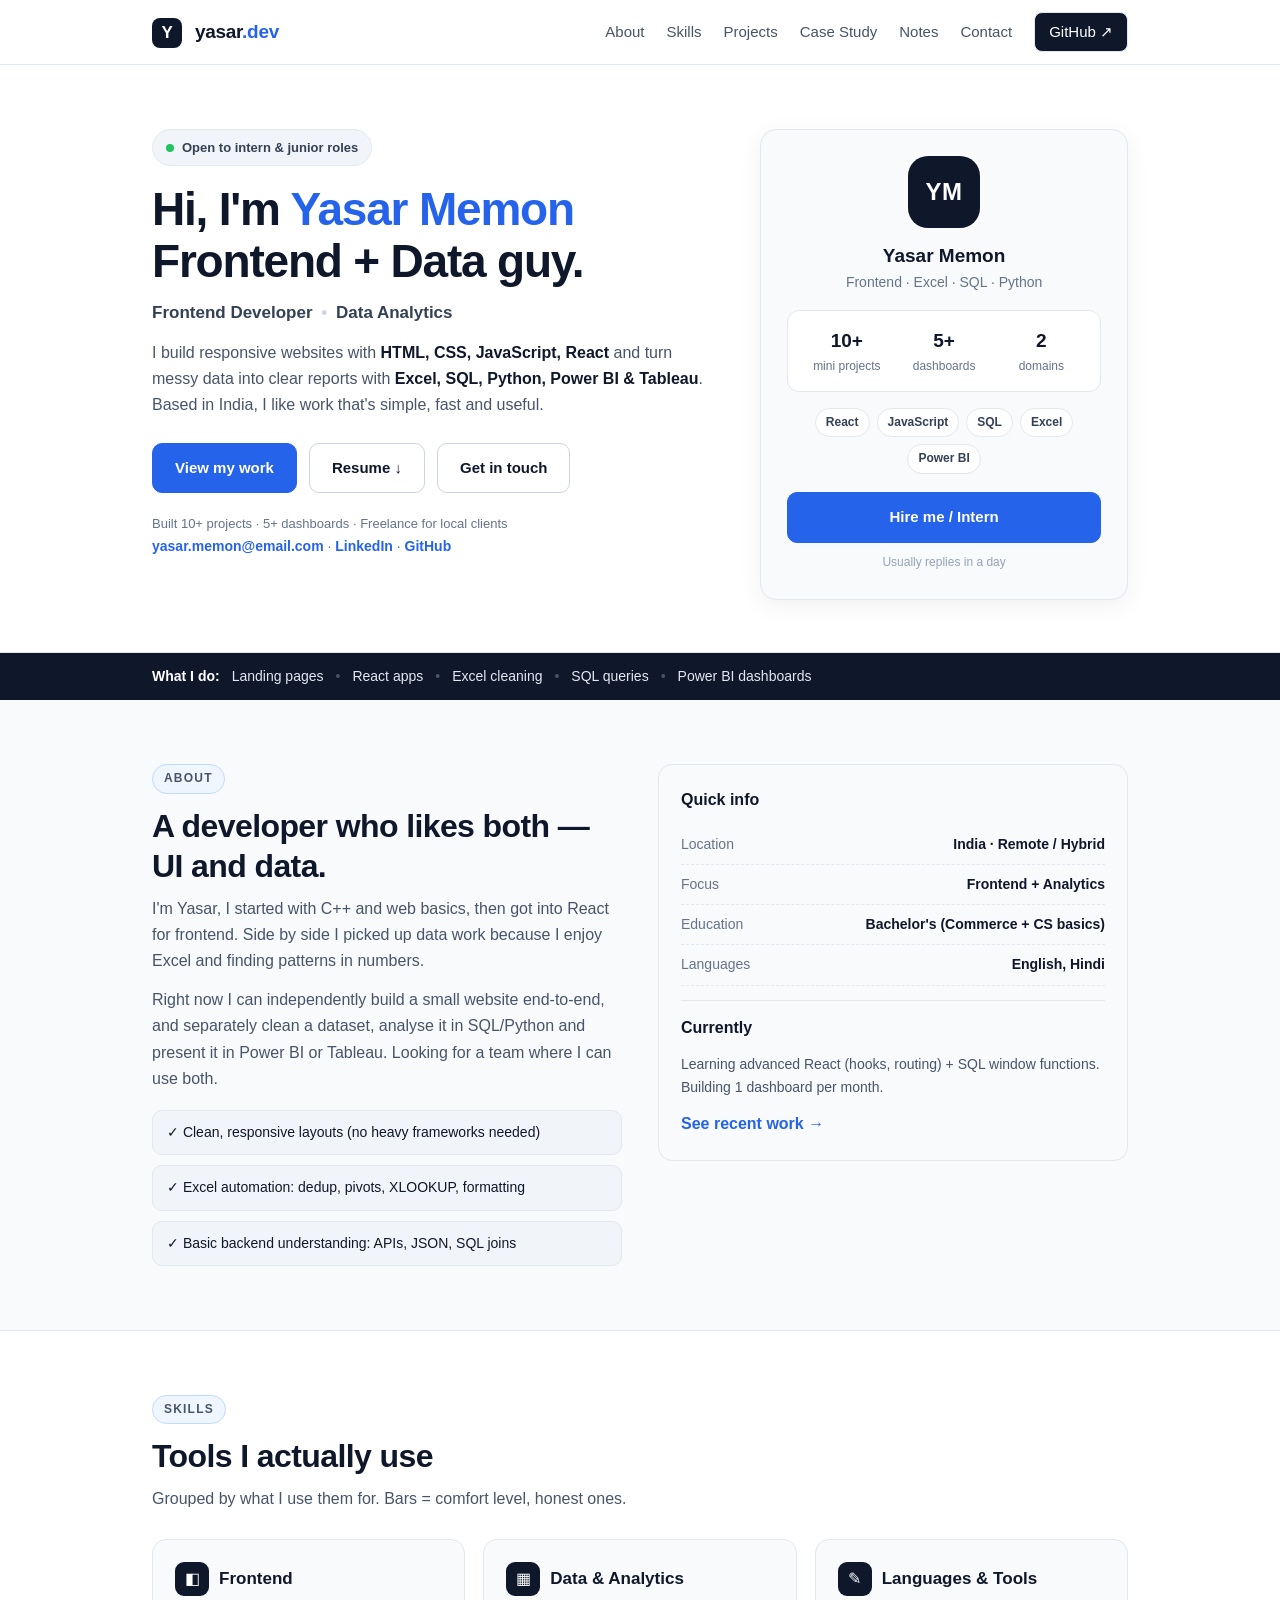
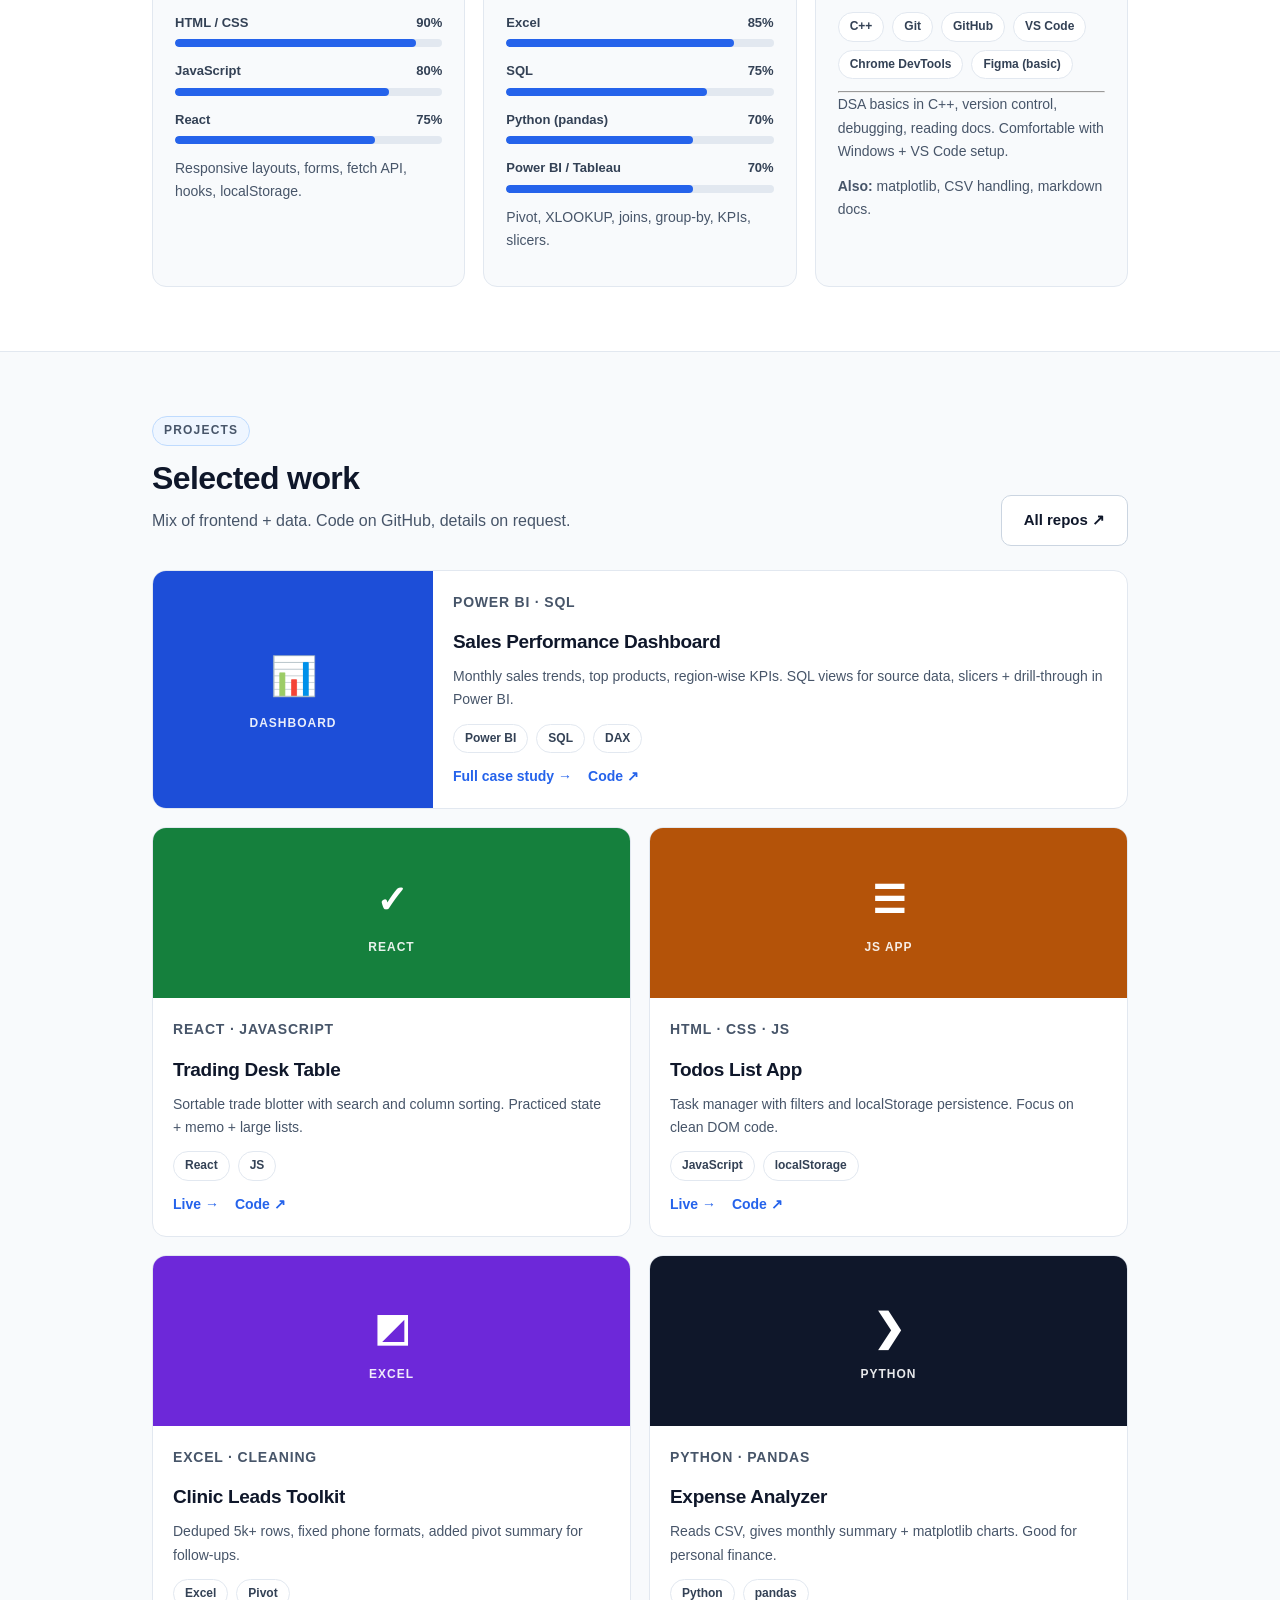
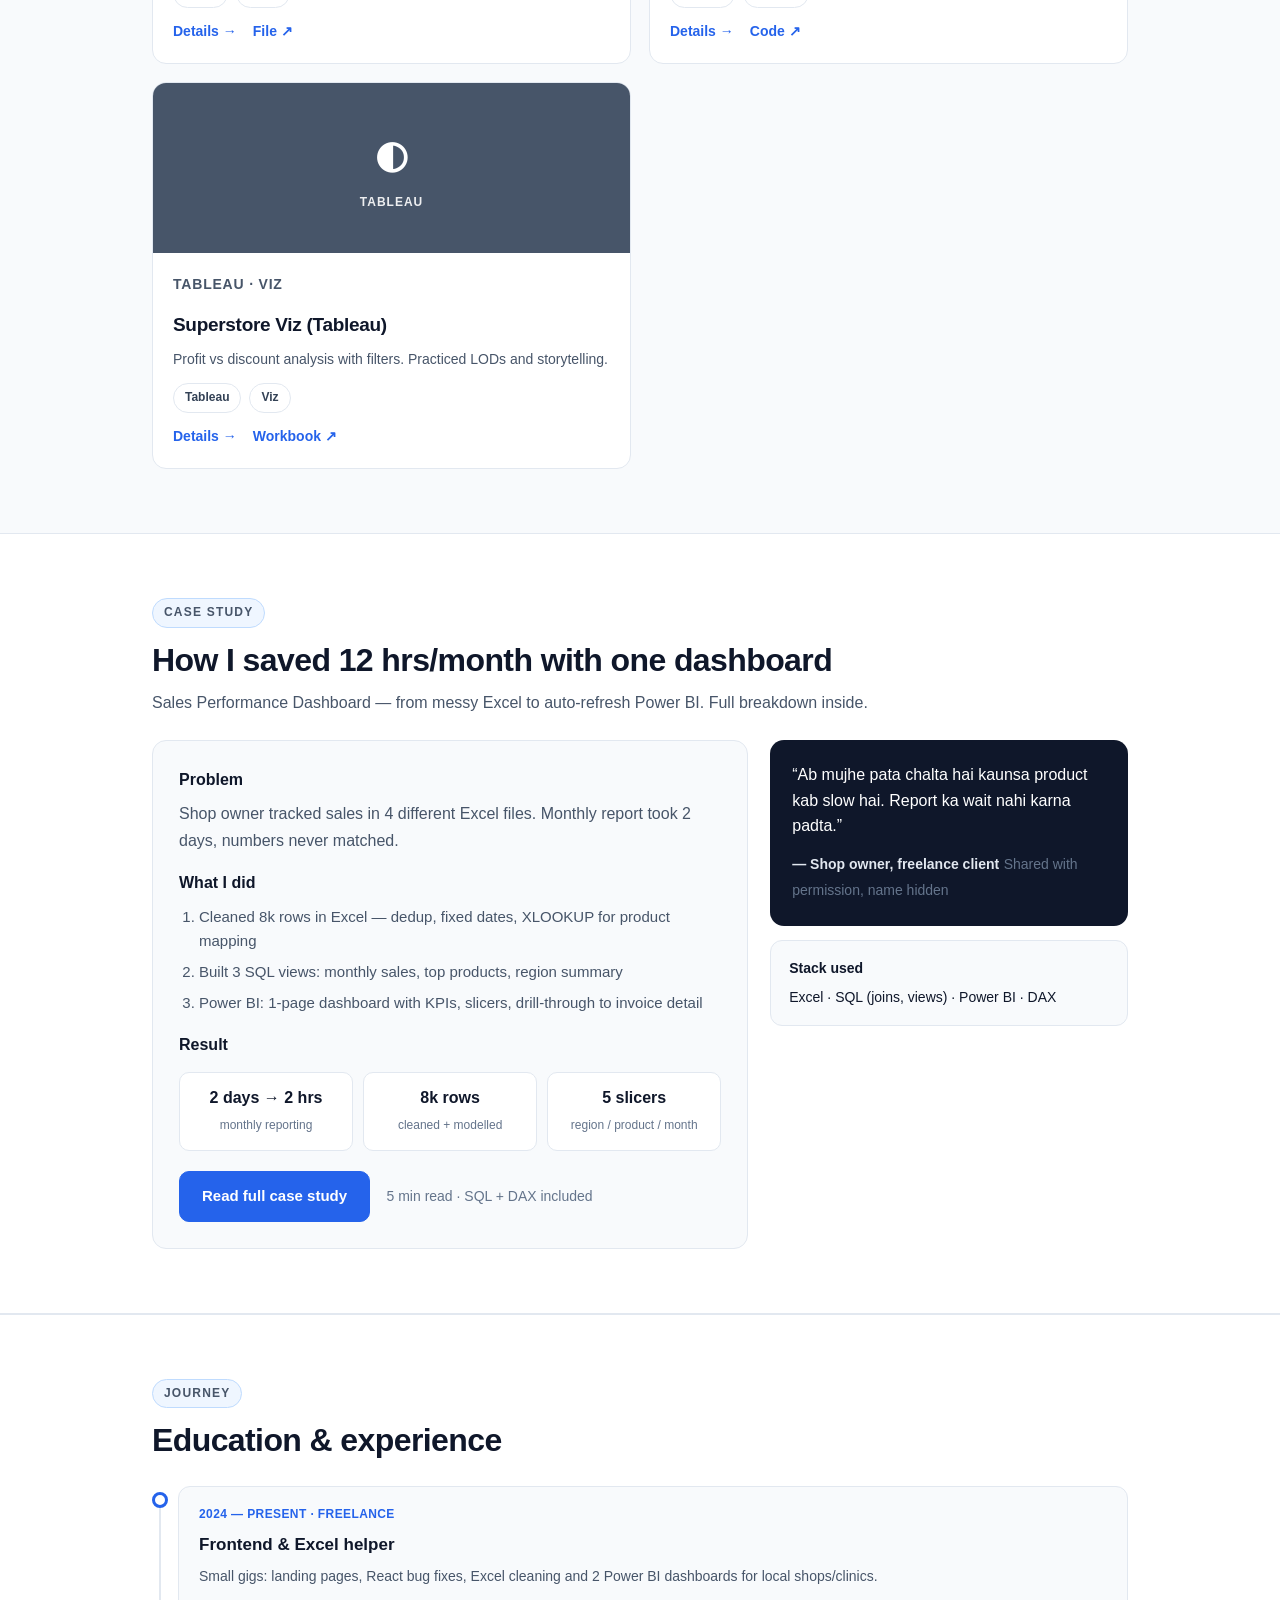
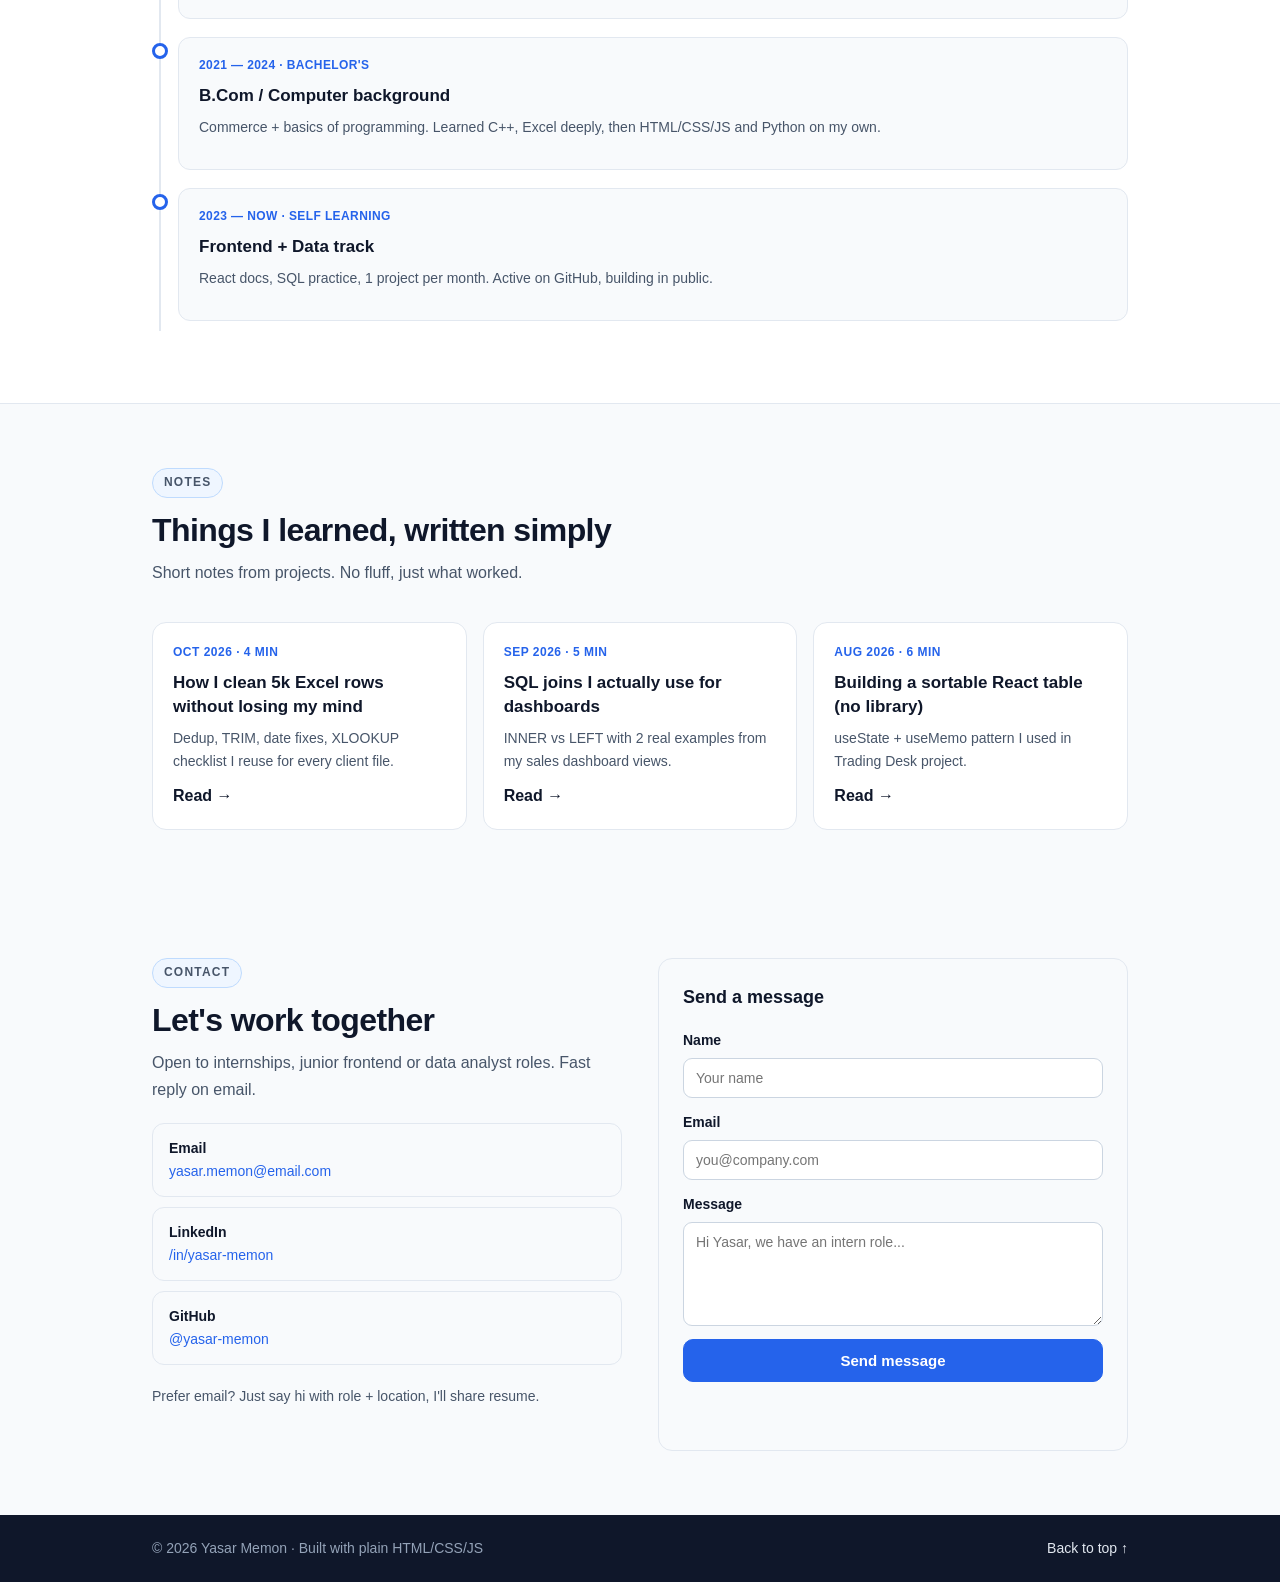
==== index.html @ fcd0f522 "v3: premium polish + case study + notes" ====
<!DOCTYPE html>
<html lang="en">
<head>
  <meta charset="UTF-8">
  <meta name="viewport" content="width=device-width, initial-scale=1.0">
  <title>Yasar Memon — Frontend Developer & Data Analyst</title>
  <meta name="description" content="Yasar Memon — Frontend Developer (React, JavaScript) with Data Analytics skills (Excel, SQL, Python, Power BI, Tableau).">
  <link rel="stylesheet" href="style.css">
</head>
<body>

  <!-- navbar -->
  <header class="nav" id="navbar">
    <div class="wrap nav-inner">
      <a href="#top" class="logo"><span class="logo-box">Y</span> yasar<span class="logo-dot">.dev</span></a>
      <button class="menu-btn" id="menuBtn" aria-label="Menu">☰</button>
      <nav class="nav-links" id="navLinks">
        <a href="#about">About</a>
        <a href="#skills">Skills</a>
        <a href="#projects">Projects</a>
        <a href="#case-study">Case Study</a>
        <a href="#notes">Notes</a>
        <a href="#contact">Contact</a>
        <a href="https://github.com/yasar-memon" target="_blank" rel="noopener" class="btn-small">GitHub ↗</a>
      </nav>
    </div>
  </header>

  <main id="top">
    <!-- hero -->
    <section class="hero">
      <div class="wrap hero-grid">
        <div class="hero-left">
          <span class="badge"><span class="dot"></span> Open to intern & junior roles</span>
          <h1>Hi, I'm <span class="hl">Yasar Memon</span><br>Frontend + Data guy.</h1>
          <p class="role">Frontend Developer <span>•</span> Data Analytics</p>
          <p class="intro">
            I build responsive websites with <b>HTML, CSS, JavaScript, React</b> and
            turn messy data into clear reports with <b>Excel, SQL, Python, Power BI & Tableau</b>.
            Based in India, I like work that's simple, fast and useful.
          </p>
          <div class="hero-btns">
            <a href="#projects" class="btn">View my work</a>
            <a href="assets/resume.pdf" class="btn btn-outline">Resume ↓</a>
            <a href="#contact" class="btn btn-outline">Get in touch</a>
          </div>
          <p class="proof">Built 10+ projects · 5+ dashboards · Freelance for local clients</p>
          <div class="hero-meta">
            <a href="mailto:yasar.memon@email.com">yasar.memon@email.com</a>
            <span>·</span>
            <a href="https://linkedin.com/in/yasar-memon" target="_blank" rel="noopener">LinkedIn</a>
            <span>·</span>
            <a href="https://github.com/yasar-memon" target="_blank" rel="noopener">GitHub</a>
          </div>
        </div>

        <div class="hero-right">
          <div class="profile-card">
            <div class="avatar">YM</div>
            <h3>Yasar Memon</h3>
            <p class="muted">Frontend · Excel · SQL · Python</p>
            <div class="stats">
              <div><b>10+</b><span>mini projects</span></div>
              <div><b>5+</b><span>dashboards</span></div>
              <div><b>2</b><span>domains</span></div>
            </div>
            <div class="stack">
              <span>React</span><span>JavaScript</span><span>SQL</span><span>Excel</span><span>Power BI</span>
            </div>
            <a href="#contact" class="btn btn-block">Hire me / Intern</a>
            <p class="note">Usually replies in a day</p>
          </div>
        </div>
      </div>
    </section>

    <!-- strip -->
    <div class="strip">
      <div class="wrap strip-inner">
        <span>What I do:</span>
        <span>Landing pages</span><i>•</i>
        <span>React apps</span><i>•</i>
        <span>Excel cleaning</span><i>•</i>
        <span>SQL queries</span><i>•</i>
        <span>Power BI dashboards</span>
      </div>
    </div>

    <!-- about -->
    <section id="about" class="section reveal">
      <div class="wrap grid-2">
        <div>
          <p class="eyebrow">About</p>
          <h2>A developer who likes both — UI and data.</h2>
          <p>
            I'm Yasar, I started with C++ and web basics, then got into React for
            frontend. Side by side I picked up data work because I enjoy Excel and
            finding patterns in numbers.
          </p>
          <p>
            Right now I can independently build a small website end-to-end, and
            separately clean a dataset, analyse it in SQL/Python and present it in
            Power BI or Tableau. Looking for a team where I can use both.
          </p>
          <div class="check-list">
            <div>✓ Clean, responsive layouts (no heavy frameworks needed)</div>
            <div>✓ Excel automation: dedup, pivots, XLOOKUP, formatting</div>
            <div>✓ Basic backend understanding: APIs, JSON, SQL joins</div>
          </div>
        </div>
        <div>
          <div class="info-box">
            <h3>Quick info</h3>
            <div class="info-row"><span>Location</span><b>India · Remote / Hybrid</b></div>
            <div class="info-row"><span>Focus</span><b>Frontend + Analytics</b></div>
            <div class="info-row"><span>Education</span><b>Bachelor's (Commerce + CS basics)</b></div>
            <div class="info-row"><span>Languages</span><b>English, Hindi</b></div>
            <hr>
            <h3>Currently</h3>
            <p class="muted small">Learning advanced React (hooks, routing) + SQL window functions. Building 1 dashboard per month.</p>
            <a href="#projects" class="link">See recent work →</a>
          </div>
        </div>
      </div>
    </section>

    <!-- skills -->
    <section id="skills" class="section alt reveal">
      <div class="wrap">
        <p class="eyebrow">Skills</p>
        <h2>Tools I actually use</h2>
        <p class="muted">Grouped by what I use them for. Bars = comfort level, honest ones.</p>

        <div class="skills-grid">
          <div class="skill-card">
            <div class="skill-head"><span class="icon">◧</span><h3>Frontend</h3></div>
            <div class="bar-row"><div class="bar-top"><span>HTML / CSS</span><span>90%</span></div><div class="bar"><i style="width:90%"></i></div></div>
            <div class="bar-row"><div class="bar-top"><span>JavaScript</span><span>80%</span></div><div class="bar"><i style="width:80%"></i></div></div>
            <div class="bar-row"><div class="bar-top"><span>React</span><span>75%</span></div><div class="bar"><i style="width:75%"></i></div></div>
            <p class="small muted">Responsive layouts, forms, fetch API, hooks, localStorage.</p>
          </div>

          <div class="skill-card">
            <div class="skill-head"><span class="icon">▦</span><h3>Data & Analytics</h3></div>
            <div class="bar-row"><div class="bar-top"><span>Excel</span><span>85%</span></div><div class="bar"><i style="width:85%"></i></div></div>
            <div class="bar-row"><div class="bar-top"><span>SQL</span><span>75%</span></div><div class="bar"><i style="width:75%"></i></div></div>
            <div class="bar-row"><div class="bar-top"><span>Python (pandas)</span><span>70%</span></div><div class="bar"><i style="width:70%"></i></div></div>
            <div class="bar-row"><div class="bar-top"><span>Power BI / Tableau</span><span>70%</span></div><div class="bar"><i style="width:70%"></i></div></div>
            <p class="small muted">Pivot, XLOOKUP, joins, group-by, KPIs, slicers.</p>
          </div>

          <div class="skill-card">
            <div class="skill-head"><span class="icon">✎</span><h3>Languages & Tools</h3></div>
            <div class="tags">
              <span class="tag">C++</span>
              <span class="tag">Git</span>
              <span class="tag">GitHub</span>
              <span class="tag">VS Code</span>
              <span class="tag">Chrome DevTools</span>
              <span class="tag">Figma (basic)</span>
            </div>
            <hr>
            <p class="small muted">DSA basics in C++, version control, debugging, reading docs. Comfortable with Windows + VS Code setup.</p>
            <p class="small"><b>Also:</b> matplotlib, CSV handling, markdown docs.</p>
          </div>
        </div>
      </div>
    </section>

    <!-- projects -->
    <section id="projects" class="section reveal">
      <div class="wrap">
        <div class="sec-head">
          <div>
            <p class="eyebrow">Projects</p>
            <h2>Selected work</h2>
            <p class="muted">Mix of frontend + data. Code on GitHub, details on request.</p>
          </div>
          <a href="https://github.com/yasar-memon" target="_blank" rel="noopener" class="btn btn-outline">All repos ↗</a>
        </div>

        <div class="projects-grid">
          <div class="card featured">
            <div class="thumb t-blue">📊<span>Dashboard</span></div>
            <div class="card-body">
              <p class="kicker">Power BI · SQL</p>
              <h3>Sales Performance Dashboard</h3>
              <p>Monthly sales trends, top products, region-wise KPIs. SQL views for source data, slicers + drill-through in Power BI.</p>
              <div class="tags"><span class="tag">Power BI</span><span class="tag">SQL</span><span class="tag">DAX</span></div>
              <div class="card-links"><a href="case-study-sales.html">Full case study →</a><a href="https://github.com/yasar-memon">Code ↗</a></div>
            </div>
          </div>

          <div class="card">
            <div class="thumb t-green">✓<span>React</span></div>
            <div class="card-body">
              <p class="kicker">React · JavaScript</p>
              <h3>Trading Desk Table</h3>
              <p>Sortable trade blotter with search and column sorting. Practiced state + memo + large lists.</p>
              <div class="tags"><span class="tag">React</span><span class="tag">JS</span></div>
              <div class="card-links"><a href="https://github.com/yasar-memon">Live →</a><a href="https://github.com/yasar-memon">Code ↗</a></div>
            </div>
          </div>

          <div class="card">
            <div class="thumb t-yellow">☰<span>JS App</span></div>
            <div class="card-body">
              <p class="kicker">HTML · CSS · JS</p>
              <h3>Todos List App</h3>
              <p>Task manager with filters and localStorage persistence. Focus on clean DOM code.</p>
              <div class="tags"><span class="tag">JavaScript</span><span class="tag">localStorage</span></div>
              <div class="card-links"><a href="https://github.com/yasar-memon">Live →</a><a href="https://github.com/yasar-memon">Code ↗</a></div>
            </div>
          </div>

          <div class="card">
            <div class="thumb t-purple">◩<span>Excel</span></div>
            <div class="card-body">
              <p class="kicker">Excel · Cleaning</p>
              <h3>Clinic Leads Toolkit</h3>
              <p>Deduped 5k+ rows, fixed phone formats, added pivot summary for follow-ups.</p>
              <div class="tags"><span class="tag">Excel</span><span class="tag">Pivot</span></div>
              <div class="card-links"><a href="https://github.com/yasar-memon">Details →</a><a href="https://github.com/yasar-memon">File ↗</a></div>
            </div>
          </div>

          <div class="card">
            <div class="thumb t-dark">❯<span>Python</span></div>
            <div class="card-body">
              <p class="kicker">Python · pandas</p>
              <h3>Expense Analyzer</h3>
              <p>Reads CSV, gives monthly summary + matplotlib charts. Good for personal finance.</p>
              <div class="tags"><span class="tag">Python</span><span class="tag">pandas</span></div>
              <div class="card-links"><a href="https://github.com/yasar-memon">Details →</a><a href="https://github.com/yasar-memon">Code ↗</a></div>
            </div>
          </div>

          <div class="card">
            <div class="thumb t-grey">◐<span>Tableau</span></div>
            <div class="card-body">
              <p class="kicker">Tableau · Viz</p>
              <h3>Superstore Viz (Tableau)</h3>
              <p>Profit vs discount analysis with filters. Practiced LODs and storytelling.</p>
              <div class="tags"><span class="tag">Tableau</span><span class="tag">Viz</span></div>
              <div class="card-links"><a href="https://github.com/yasar-memon">Details →</a><a href="https://github.com/yasar-memon">Workbook ↗</a></div>
            </div>
          </div>
        </div>
      </div>
    </section>

    <!-- featured case study -->
    <section id="case-study" class="section alt reveal">
      <div class="wrap">
        <p class="eyebrow">Case study</p>
        <h2>How I saved 12 hrs/month with one dashboard</h2>
        <p class="muted">Sales Performance Dashboard — from messy Excel to auto-refresh Power BI. Full breakdown inside.</p>

        <div class="cs-grid">
          <div class="cs-main">
            <h3>Problem</h3>
            <p>Shop owner tracked sales in 4 different Excel files. Monthly report took 2 days, numbers never matched.</p>
            <h3>What I did</h3>
            <ol class="cs-list">
              <li>Cleaned 8k rows in Excel — dedup, fixed dates, XLOOKUP for product mapping</li>
              <li>Built 3 SQL views: monthly sales, top products, region summary</li>
              <li>Power BI: 1-page dashboard with KPIs, slicers, drill-through to invoice detail</li>
            </ol>
            <h3>Result</h3>
            <div class="metrics">
              <div><b>2 days → 2 hrs</b><span>monthly reporting</span></div>
              <div><b>8k rows</b><span>cleaned + modelled</span></div>
              <div><b>5 slicers</b><span>region / product / month</span></div>
            </div>
            <a href="case-study-sales.html" class="btn">Read full case study</a>
            <span class="muted small" style="margin-left:12px">5 min read · SQL + DAX included</span>
          </div>
          <div class="cs-side">
            <div class="quote-card">
              <p>“Ab mujhe pata chalta hai kaunsa product kab slow hai. Report ka wait nahi karna padta.”</p>
              <b>— Shop owner, freelance client</b>
              <span class="muted small">Shared with permission, name hidden</span>
            </div>
            <div class="mini-list">
              <b>Stack used</b>
              <span>Excel · SQL (joins, views) · Power BI · DAX</span>
            </div>
          </div>
        </div>
      </div>
    </section>

    <!-- journey -->
    <section id="journey" class="section alt reveal">
      <div class="wrap">
        <p class="eyebrow">Journey</p>
        <h2>Education & experience</h2>
        <div class="timeline">
          <div class="t-item">
            <span class="t-dot"></span>
            <div class="t-box">
              <p class="date">2024 — Present · Freelance</p>
              <h3>Frontend & Excel helper</h3>
              <p>Small gigs: landing pages, React bug fixes, Excel cleaning and 2 Power BI dashboards for local shops/clinics.</p>
            </div>
          </div>
          <div class="t-item">
            <span class="t-dot"></span>
            <div class="t-box">
              <p class="date">2021 — 2024 · Bachelor's</p>
              <h3>B.Com / Computer background</h3>
              <p>Commerce + basics of programming. Learned C++, Excel deeply, then HTML/CSS/JS and Python on my own.</p>
            </div>
          </div>
          <div class="t-item">
            <span class="t-dot"></span>
            <div class="t-box">
              <p class="date">2023 — Now · Self learning</p>
              <h3>Frontend + Data track</h3>
              <p>React docs, SQL practice, 1 project per month. Active on GitHub, building in public.</p>
            </div>
          </div>
        </div>
      </div>
    </section>

    <!-- notes / blog -->
    <section id="notes" class="section reveal">
      <div class="wrap">
        <div class="sec-head">
          <div>
            <p class="eyebrow">Notes</p>
            <h2>Things I learned, written simply</h2>
            <p class="muted">Short notes from projects. No fluff, just what worked.</p>
          </div>
        </div>
        <div class="blog-grid">
          <a class="blog-card" href="blog/excel-cleaning.html">
            <p class="date">Oct 2026 · 4 min</p>
            <h3>How I clean 5k Excel rows without losing my mind</h3>
            <p>Dedup, TRIM, date fixes, XLOOKUP checklist I reuse for every client file.</p>
            <span class="link">Read →</span>
          </a>
          <a class="blog-card" href="blog/sql-joins.html">
            <p class="date">Sep 2026 · 5 min</p>
            <h3>SQL joins I actually use for dashboards</h3>
            <p>INNER vs LEFT with 2 real examples from my sales dashboard views.</p>
            <span class="link">Read →</span>
          </a>
          <a class="blog-card" href="blog/react-table.html">
            <p class="date">Aug 2026 · 6 min</p>
            <h3>Building a sortable React table (no library)</h3>
            <p>useState + useMemo pattern I used in Trading Desk project.</p>
            <span class="link">Read →</span>
          </a>
        </div>
      </div>
    </section>

    <!-- contact -->
    <section id="contact" class="section reveal">
      <div class="wrap grid-2">
        <div>
          <p class="eyebrow">Contact</p>
          <h2>Let's work together</h2>
          <p class="muted">Open to internships, junior frontend or data analyst roles. Fast reply on email.</p>
          <div class="contact-cards">
            <a class="c-card" href="mailto:yasar.memon@email.com"><b>Email</b><span>yasar.memon@email.com</span></a>
            <a class="c-card" href="https://linkedin.com/in/yasar-memon" target="_blank" rel="noopener"><b>LinkedIn</b><span>/in/yasar-memon</span></a>
            <a class="c-card" href="https://github.com/yasar-memon" target="_blank" rel="noopener"><b>GitHub</b><span>@yasar-memon</span></a>
          </div>
          <p class="small muted">Prefer email? Just say hi with role + location, I'll share resume.</p>
        </div>
        <div>
          <form id="contactForm" class="contact-form">
            <h3>Send a message</h3>
            <label>Name<input type="text" id="name" placeholder="Your name"></label>
            <label>Email<input type="email" id="email" placeholder="you@company.com"></label>
            <label>Message<textarea id="message" rows="5" placeholder="Hi Yasar, we have an intern role..."></textarea></label>
            <button type="submit" class="btn btn-block">Send message</button>
            <p class="form-note" id="formNote"></p>
          </form>
        </div>
      </div>
    </section>
  </main>

  <footer class="footer">
    <div class="wrap footer-inner">
      <p>© <span id="year">2026</span> Yasar Memon · Built with plain HTML/CSS/JS</p>
      <p><a href="#top">Back to top ↑</a></p>
    </div>
  </footer>

  <script src="script.js"></script>
</body>
</html>
---- style.css ----
/* Yasar portfolio — clean professional theme, no framework */
*{margin:0;padding:0;box-sizing:border-box}
html{scroll-behavior:smooth}
body{
  font-family:-apple-system,BlinkMacSystemFont,"Segoe UI",Roboto,Inter,Arial,sans-serif;
  background:#f8fafc;color:#0f172a;line-height:1.65;font-size:16px;
}
a{color:#2563eb;text-decoration:none}
a:hover{text-decoration:underline}
.wrap{max-width:1020px;margin:0 auto;padding:0 22px}
.muted{color:#64748b}.small{font-size:14px}

/* nav */
.nav{position:sticky;top:0;z-index:20;background:rgba(255,255,255,.92);backdrop-filter:blur(8px);border-bottom:1px solid #e2e8f0;transition:box-shadow .2s}
.nav.scrolled{box-shadow:0 4px 18px rgba(15,23,42,.08)}
.nav-inner{display:flex;align-items:center;justify-content:space-between;height:64px}
.logo{font-weight:800;font-size:19px;color:#0f172a;letter-spacing:-.3px}
.logo:hover{text-decoration:none}
.logo-box{display:inline-flex;align-items:center;justify-content:center;width:30px;height:30px;background:#0f172a;color:#fff;border-radius:8px;margin-right:8px;font-size:17px}
.logo-dot{color:#2563eb}
.nav-links{display:flex;gap:22px;align-items:center}
.nav-links a{color:#475569;font-size:15px;font-weight:500}
.nav-links a:hover,.nav-links a.active{color:#0f172a;text-decoration:none}
.btn-small{border:1px solid #e2e8f0;padding:7px 14px;border-radius:8px;background:#0f172a;color:#fff !important;font-weight:600}
.btn-small:hover{background:#1e293b;text-decoration:none}
.menu-btn{display:none;background:#fff;border:1px solid #e2e8f0;border-radius:8px;font-size:20px;padding:4px 12px;cursor:pointer}

/* buttons */
.btn{display:inline-block;background:#2563eb;color:#fff;padding:12px 22px;border-radius:10px;border:1px solid #2563eb;font-size:15px;font-weight:600;cursor:pointer;transition:background .15s,transform .15s}
.btn:hover{background:#1d4ed8;text-decoration:none;color:#fff}
.btn-outline{background:#fff;color:#0f172a;border-color:#cbd5e1}
.btn-outline:hover{background:#f1f5f9;color:#0f172a;border-color:#94a3b8}
.btn-block{width:100%;text-align:center}

/* hero */
.hero{background:#fff;border-bottom:1px solid #e2e8f0;padding:64px 0 52px}
.hero-grid{display:grid;grid-template-columns:1.4fr .9fr;gap:36px;align-items:start}
.badge{display:inline-flex;align-items:center;gap:8px;background:#f1f5f9;border:1px solid #e2e8f0;color:#334155;font-size:13px;font-weight:600;padding:7px 13px;border-radius:999px;margin-bottom:18px}
.dot{width:8px;height:8px;background:#22c55e;border-radius:50%;display:inline-block}
.hero h1{font-size:46px;line-height:1.12;letter-spacing:-1.2px;margin-bottom:12px}
.hl{color:#2563eb}
.role{font-size:17px;font-weight:700;color:#334155;margin-bottom:12px}
.role span{color:#cbd5e1;margin:0 4px}
.intro{color:#475569;max-width:560px;margin-bottom:24px}
.intro b{color:#0f172a}
.hero-btns{display:flex;gap:12px;margin-bottom:20px}
.hero-meta{font-size:14px;color:#64748b}
.hero-meta a{font-weight:600}

/* profile card */
.profile-card{background:#f8fafc;border:1px solid #e2e8f0;border-radius:16px;padding:26px;text-align:center;box-shadow:0 6px 24px rgba(15,23,42,.06)}
.avatar{width:72px;height:72px;margin:0 auto 12px;background:#0f172a;color:#fff;font-weight:800;font-size:24px;display:flex;align-items:center;justify-content:center;border-radius:20px;letter-spacing:.5px}
.profile-card h3{font-size:19px}
.profile-card .muted{font-size:14px;margin-bottom:16px}
.stats{display:flex;justify-content:space-between;background:#fff;border:1px solid #e2e8f0;border-radius:12px;padding:14px 10px;margin-bottom:16px}
.stats div{display:flex;flex-direction:column;flex:1}
.stats b{font-size:19px}
.stats span{font-size:12px;color:#64748b}
.stack{display:flex;flex-wrap:wrap;gap:7px;justify-content:center;margin-bottom:18px}
.stack span{font-size:12px;background:#fff;border:1px solid #e2e8f0;padding:4px 10px;border-radius:999px;color:#334155;font-weight:600}
.note{font-size:12px;color:#94a3b8;margin-top:10px}

/* strip */
.strip{background:#0f172a;color:#e2e8f0;font-size:14px}
.strip-inner{display:flex;gap:12px;align-items:center;padding:12px 22px;overflow-x:auto;white-space:nowrap}
.strip-inner i{color:#475569;font-style:normal}
.strip-inner span:first-child{font-weight:700;color:#fff}

/* sections */
.section{padding:64px 0}
.section.alt{background:#fff;border-top:1px solid #e2e8f0;border-bottom:1px solid #e2e8f0}
.eyebrow{display:inline-block;font-size:12px;font-weight:800;letter-spacing:1.2px;text-transform:uppercase;color:#2563eb;background:#eff6ff;border:1px solid #bfdbfe;padding:4px 11px;border-radius:999px;margin-bottom:12px}
.section h2{font-size:30px;letter-spacing:-.6px;line-height:1.25;margin-bottom:10px}
.grid-2{display:grid;grid-template-columns:1fr 1fr;gap:36px;align-items:start}
.check-list{margin-top:18px;display:flex;flex-direction:column;gap:10px}
.check-list div{background:#f1f5f9;border:1px solid #e2e8f0;padding:10px 14px;border-radius:10px;font-size:14px}

/* info box */
.info-box{background:#f8fafc;border:1px solid #e2e8f0;border-radius:14px;padding:22px}
.info-box h3{font-size:16px;margin-bottom:12px}
.info-row{display:flex;justify-content:space-between;gap:12px;padding:8px 0;border-bottom:1px dashed #e2e8f0;font-size:14px}
.info-row span{color:#64748b}
.info-row b{text-align:right}
.info-box hr{border:none;border-top:1px solid #e2e8f0;margin:14px 0}
.link{font-weight:700}

/* skills */
.skills-grid{display:grid;grid-template-columns:1fr 1fr 1fr;gap:18px;margin-top:26px}
.skill-card{background:#f8fafc;border:1px solid #e2e8f0;border-radius:14px;padding:22px}
.skill-card:hover{border-color:#93c5fd}
.skill-head{display:flex;align-items:center;gap:10px;margin-bottom:16px}
.icon{width:34px;height:34px;display:flex;align-items:center;justify-content:center;background:#0f172a;color:#fff;border-radius:9px;font-size:16px}
.skill-card h3{font-size:17px}
.bar-row{margin-bottom:13px}
.bar-top{display:flex;justify-content:space-between;font-size:13px;font-weight:600;color:#334155;margin-bottom:6px}
.bar{height:8px;background:#e2e8f0;border-radius:999px;overflow:hidden}
.bar i{display:block;height:100%;background:#2563eb;border-radius:999px}
.tags{display:flex;flex-wrap:wrap;gap:8px;margin:6px 0 12px}
.tag{font-size:12px;background:#fff;border:1px solid #e2e8f0;color:#334155;padding:4px 11px;border-radius:999px;font-weight:600}

/* projects */
.sec-head{display:flex;justify-content:space-between;align-items:end;gap:16px;margin-bottom:8px}
.projects-grid{display:grid;grid-template-columns:1fr 1fr;gap:18px;margin-top:24px}
.card{background:#fff;border:1px solid #e2e8f0;border-radius:14px;overflow:hidden;transition:transform .15s,box-shadow .15s,border-color .15s}
.card:hover{transform:translateY(-3px);box-shadow:0 12px 30px rgba(15,23,42,.1);border-color:#93c5fd}
.card.featured{grid-column:1 / -1;display:grid;grid-template-columns:280px 1fr}
.thumb{min-height:170px;display:flex;flex-direction:column;align-items:center;justify-content:center;font-size:38px;color:#fff;font-weight:800;gap:6px}
.thumb span{font-size:12px;font-weight:700;letter-spacing:1px;text-transform:uppercase;opacity:.9}
.t-blue{background:#1d4ed8}.t-green{background:#15803d}.t-yellow{background:#b45309}.t-purple{background:#6d28d9}.t-dark{background:#0f172a}.t-grey{background:#475569}
.card-body{padding:20px}
.kicker{font-size:12px;font-weight:800;letter-spacing:.8px;text-transform:uppercase;color:#2563eb;margin-bottom:6px}
.card-body h3{font-size:19px;margin-bottom:8px;letter-spacing:-.3px}
.card-body p{font-size:14px;color:#475569;margin-bottom:12px}
.card-links{display:flex;gap:16px;font-size:14px;font-weight:700}

/* timeline */
.timeline{margin-top:26px;display:flex;flex-direction:column;gap:0;position:relative;padding-left:26px}
.timeline:before{content:"";position:absolute;left:7px;top:8px;bottom:8px;width:2px;background:#e2e8f0}
.t-item{position:relative;padding-bottom:18px}
.t-dot{position:absolute;left:-26px;top:6px;width:16px;height:16px;background:#fff;border:3px solid #2563eb;border-radius:50%}
.t-box{background:#f8fafc;border:1px solid #e2e8f0;border-radius:12px;padding:18px 20px}
.t-box .date{font-size:12px;font-weight:800;color:#2563eb;letter-spacing:.4px;text-transform:uppercase;margin-bottom:6px}
.t-box h3{font-size:17px;margin-bottom:6px}
.t-box p{font-size:14px;color:#475569}

/* contact */
.contact-cards{display:flex;flex-direction:column;gap:10px;margin:20px 0}
.c-card{display:flex;flex-direction:column;background:#f8fafc;border:1px solid #e2e8f0;border-radius:12px;padding:13px 16px;color:#0f172a}
.c-card:hover{border-color:#2563eb;text-decoration:none}
.c-card b{font-size:14px}
.c-card span{font-size:14px;color:#2563eb}
.contact-form{background:#f8fafc;border:1px solid #e2e8f0;border-radius:14px;padding:24px}
.contact-form h3{margin-bottom:16px;font-size:18px}
.contact-form label{display:block;font-size:14px;font-weight:600;margin-bottom:13px}
.contact-form input,.contact-form textarea{display:block;width:100%;margin-top:6px;padding:11px 12px;border:1px solid #cbd5e1;border-radius:9px;font-size:14px;font-family:inherit;background:#fff}
.contact-form input:focus,.contact-form textarea:focus{outline:none;border-color:#2563eb;box-shadow:0 0 0 3px #dbeafe}
.form-note{margin-top:12px;font-size:14px;min-height:20px}
.form-note.ok{color:#15803d}.form-note.err{color:#b91c1c}

/* footer */
.footer{background:#0f172a;color:#94a3b8;padding:22px 0;font-size:14px}
.footer-inner{display:flex;justify-content:space-between;align-items:center;gap:10px}
.footer a{color:#e2e8f0}

/* premium v3 additions */
.proof{font-size:13px;color:#64748b;margin-top:2px}
.hero-btns{flex-wrap:wrap}
.section h2{font-size:32px}
.section p{margin-bottom:12px;color:#475569}

/* case study */
.cs-grid{display:grid;grid-template-columns:1.5fr .9fr;gap:22px;margin-top:24px;align-items:start}
.cs-main{background:#f8fafc;border:1px solid #e2e8f0;border-radius:14px;padding:26px}
.cs-main h3{font-size:16px;margin:16px 0 8px}
.cs-main h3:first-of-type{margin-top:0}
.cs-list{margin:0 0 8px 20px;color:#475569;font-size:15px}
.cs-list li{margin-bottom:6px}
.metrics{display:grid;grid-template-columns:1fr 1fr 1fr;gap:10px;margin:14px 0 20px}
.metrics div{background:#fff;border:1px solid #e2e8f0;border-radius:10px;padding:12px;text-align:center}
.metrics b{display:block;font-size:16px}
.metrics span{font-size:12px;color:#64748b}
.cs-side{display:flex;flex-direction:column;gap:14px}
.quote-card{background:#0f172a;color:#e2e8f0;border-radius:14px;padding:22px}
.quote-card p{font-size:16px;line-height:1.6;margin-bottom:12px;color:#fff}
.quote-card b{font-size:14px}
.mini-list{background:#f8fafc;border:1px solid #e2e8f0;border-radius:12px;padding:16px 18px;font-size:14px}
.mini-list b{display:block;margin-bottom:6px}

/* blog */
.blog-grid{display:grid;grid-template-columns:1fr 1fr 1fr;gap:16px;margin-top:24px}
.blog-card{background:#fff;border:1px solid #e2e8f0;border-radius:14px;padding:20px;color:#0f172a;display:block}
.blog-card:hover{border-color:#2563eb;text-decoration:none;box-shadow:0 10px 26px rgba(15,23,42,.08)}
.blog-card .date{font-size:12px;font-weight:700;color:#2563eb;text-transform:uppercase;letter-spacing:.5px;margin-bottom:8px}
.blog-card h3{font-size:17px;line-height:1.4;margin-bottom:8px}
.blog-card p{font-size:14px;color:#475569;margin-bottom:10px}

/* article pages */
.article{max-width:720px;margin:0 auto;padding:48px 22px 64px}
.article .back{display:inline-block;margin-bottom:18px;font-weight:600}
.article h1{font-size:34px;letter-spacing:-.7px;line-height:1.25;margin:10px 0 10px}
.article .meta{color:#64748b;font-size:14px;margin-bottom:22px}
.article h2{font-size:21px;margin:28px 0 10px}
.article p,.article li{color:#334155;font-size:16px}
.article p{margin-bottom:14px}
.article ul,.article ol{margin:0 0 14px 22px}
.article li{margin-bottom:6px}
.article pre{background:#0f172a;color:#e2e8f0;padding:16px;border-radius:10px;overflow-x:auto;font-size:13px;margin:14px 0}
.article code{font-family:ui-monospace,Menlo,Consolas,monospace}
.article .callout{background:#eff6ff;border:1px solid #bfdbfe;border-radius:10px;padding:14px 16px;margin:18px 0;font-size:15px}

/* reveal - subtle only */
.reveal{opacity:0;transform:translateY(14px);transition:opacity .5s,transform .5s}
.reveal.visible{opacity:1;transform:none}

/* mobile */
@media(max-width:820px){
  .hero-grid,.grid-2,.cs-grid{grid-template-columns:1fr}
  .blog-grid{grid-template-columns:1fr}
  .metrics{grid-template-columns:1fr}
  .hero h1{font-size:34px}
  .hero{padding:44px 0 36px}
  .skills-grid,.projects-grid{grid-template-columns:1fr}
  .card.featured{grid-template-columns:1fr}
  .sec-head{flex-direction:column;align-items:start}
  .menu-btn{display:block}
  .nav-links{display:none;position:absolute;top:64px;left:0;right:0;background:#fff;flex-direction:column;align-items:stretch;padding:12px 22px 18px;border-bottom:1px solid #e2e8f0;gap:4px}
  .nav-links a{padding:10px 0;border-bottom:1px solid #f1f5f9}
  .nav-links.open{display:flex}
  .section{padding:44px 0}
  .section h2{font-size:25px}
  .footer-inner{flex-direction:column}
}
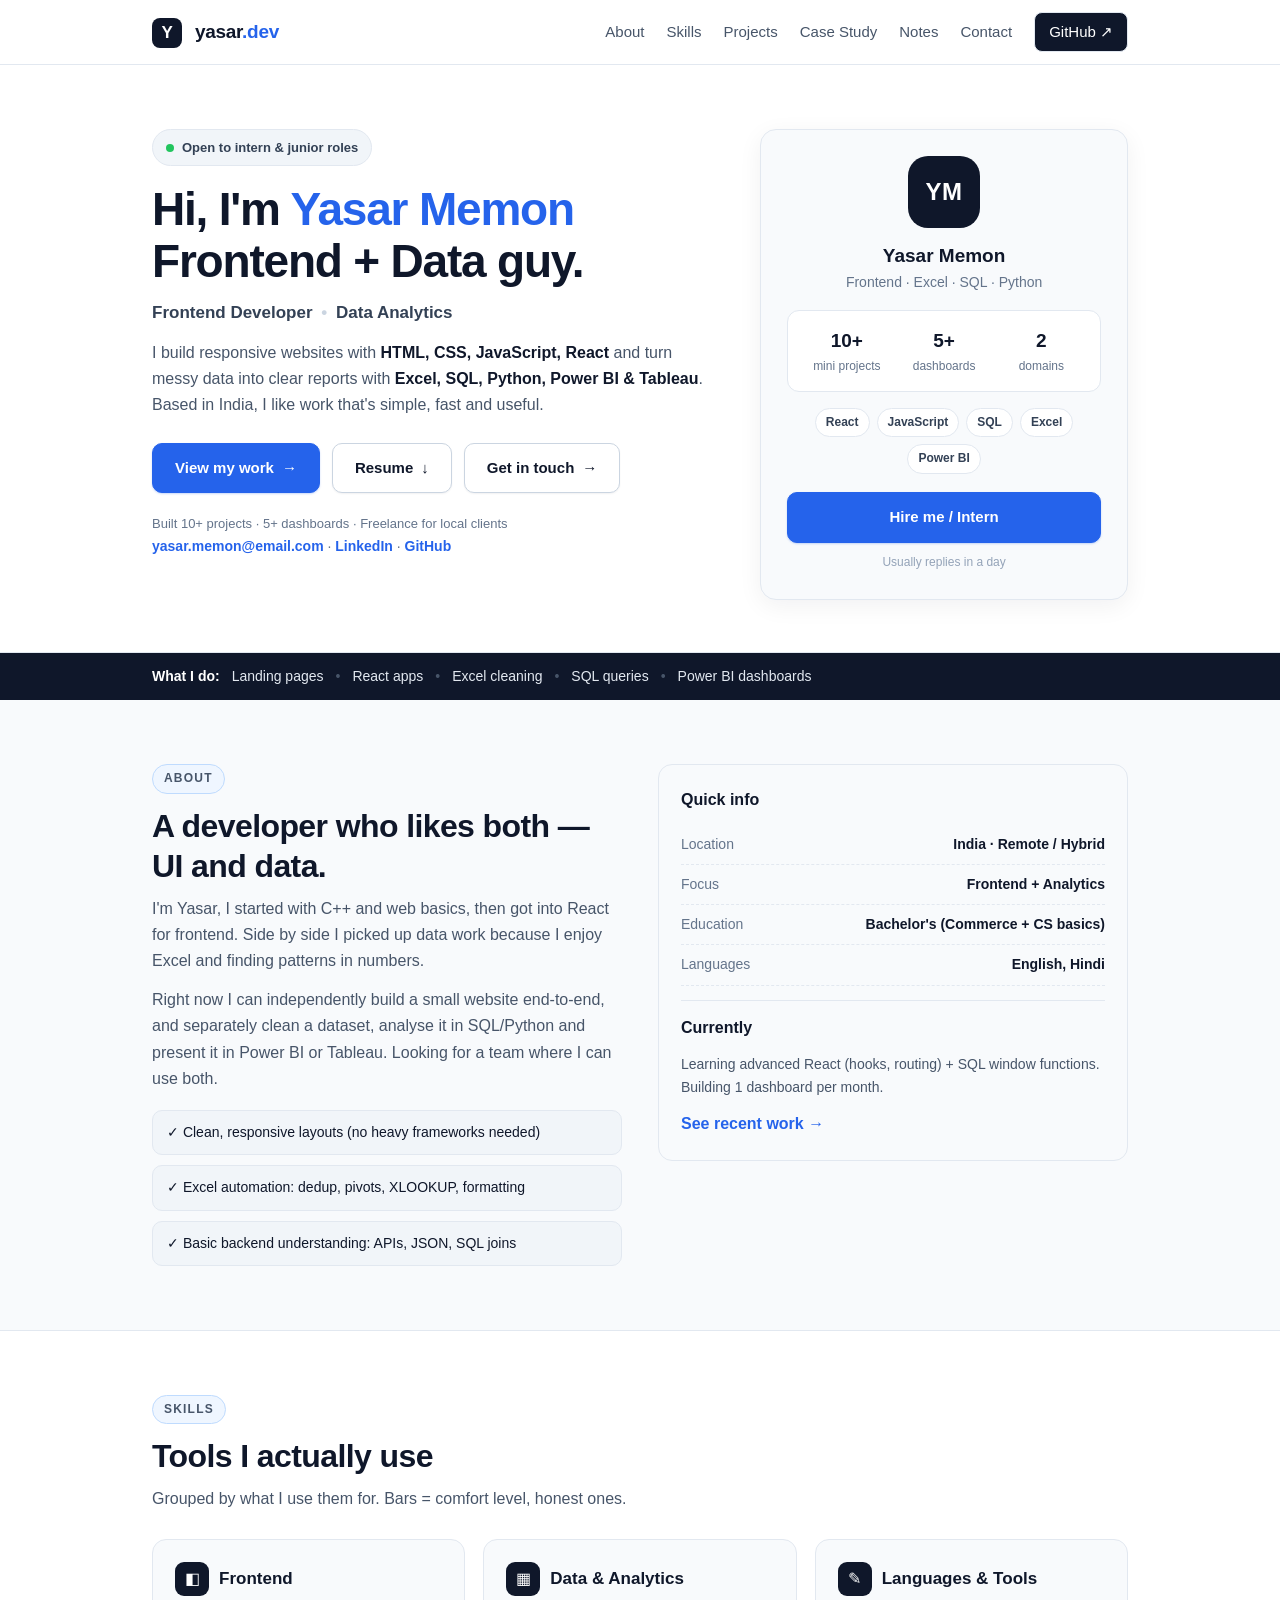
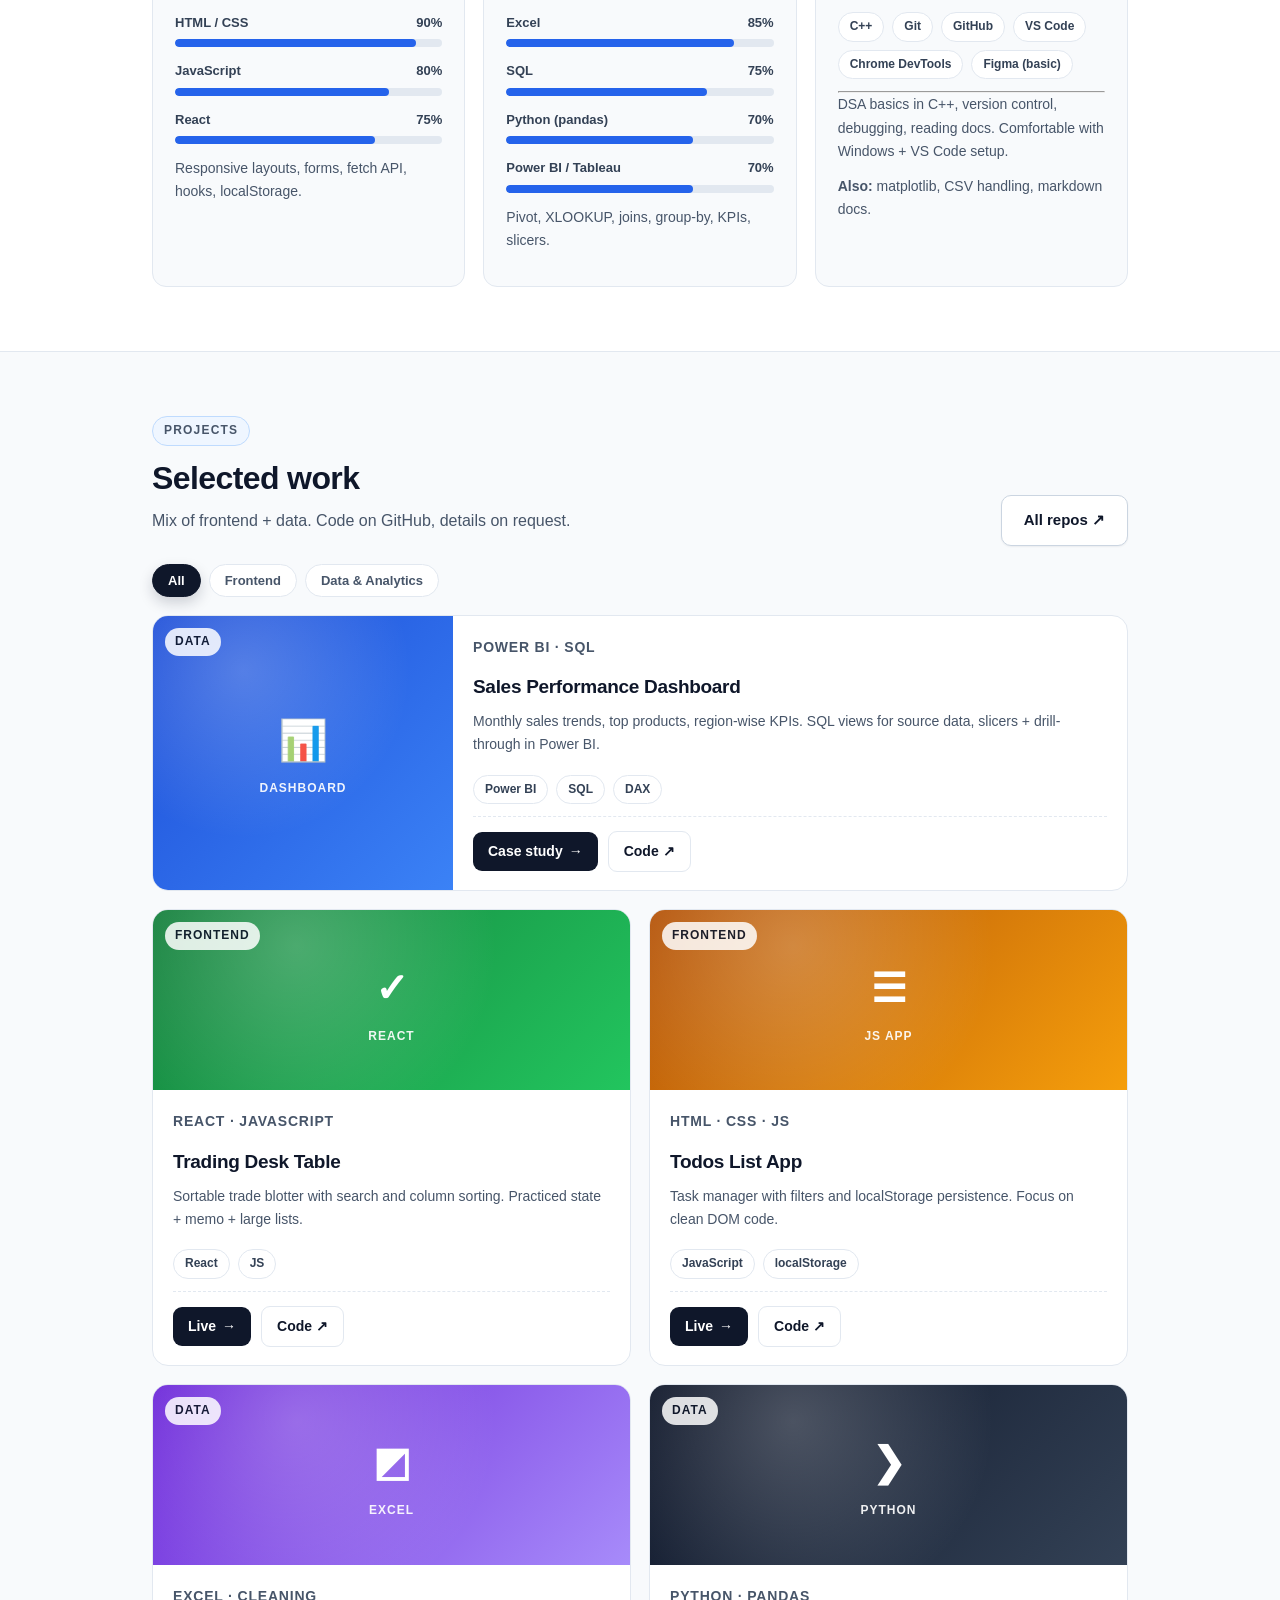
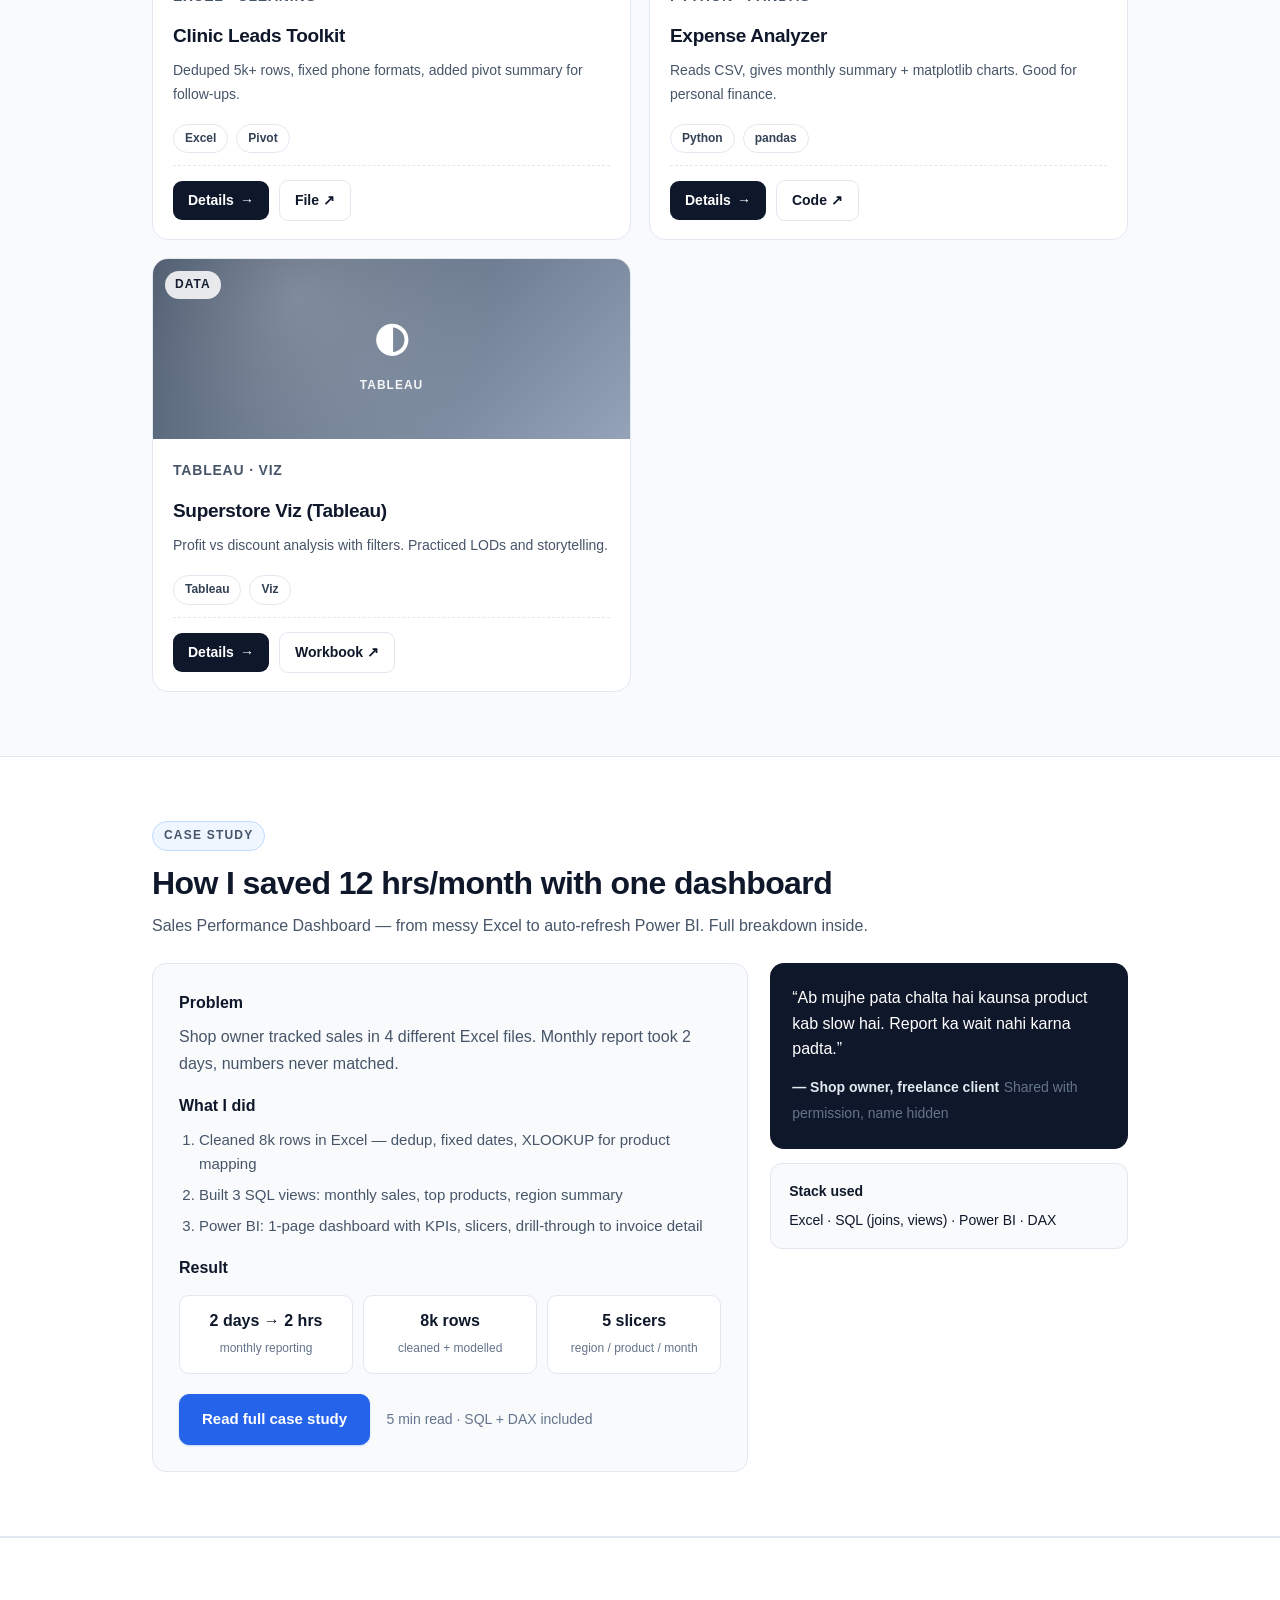
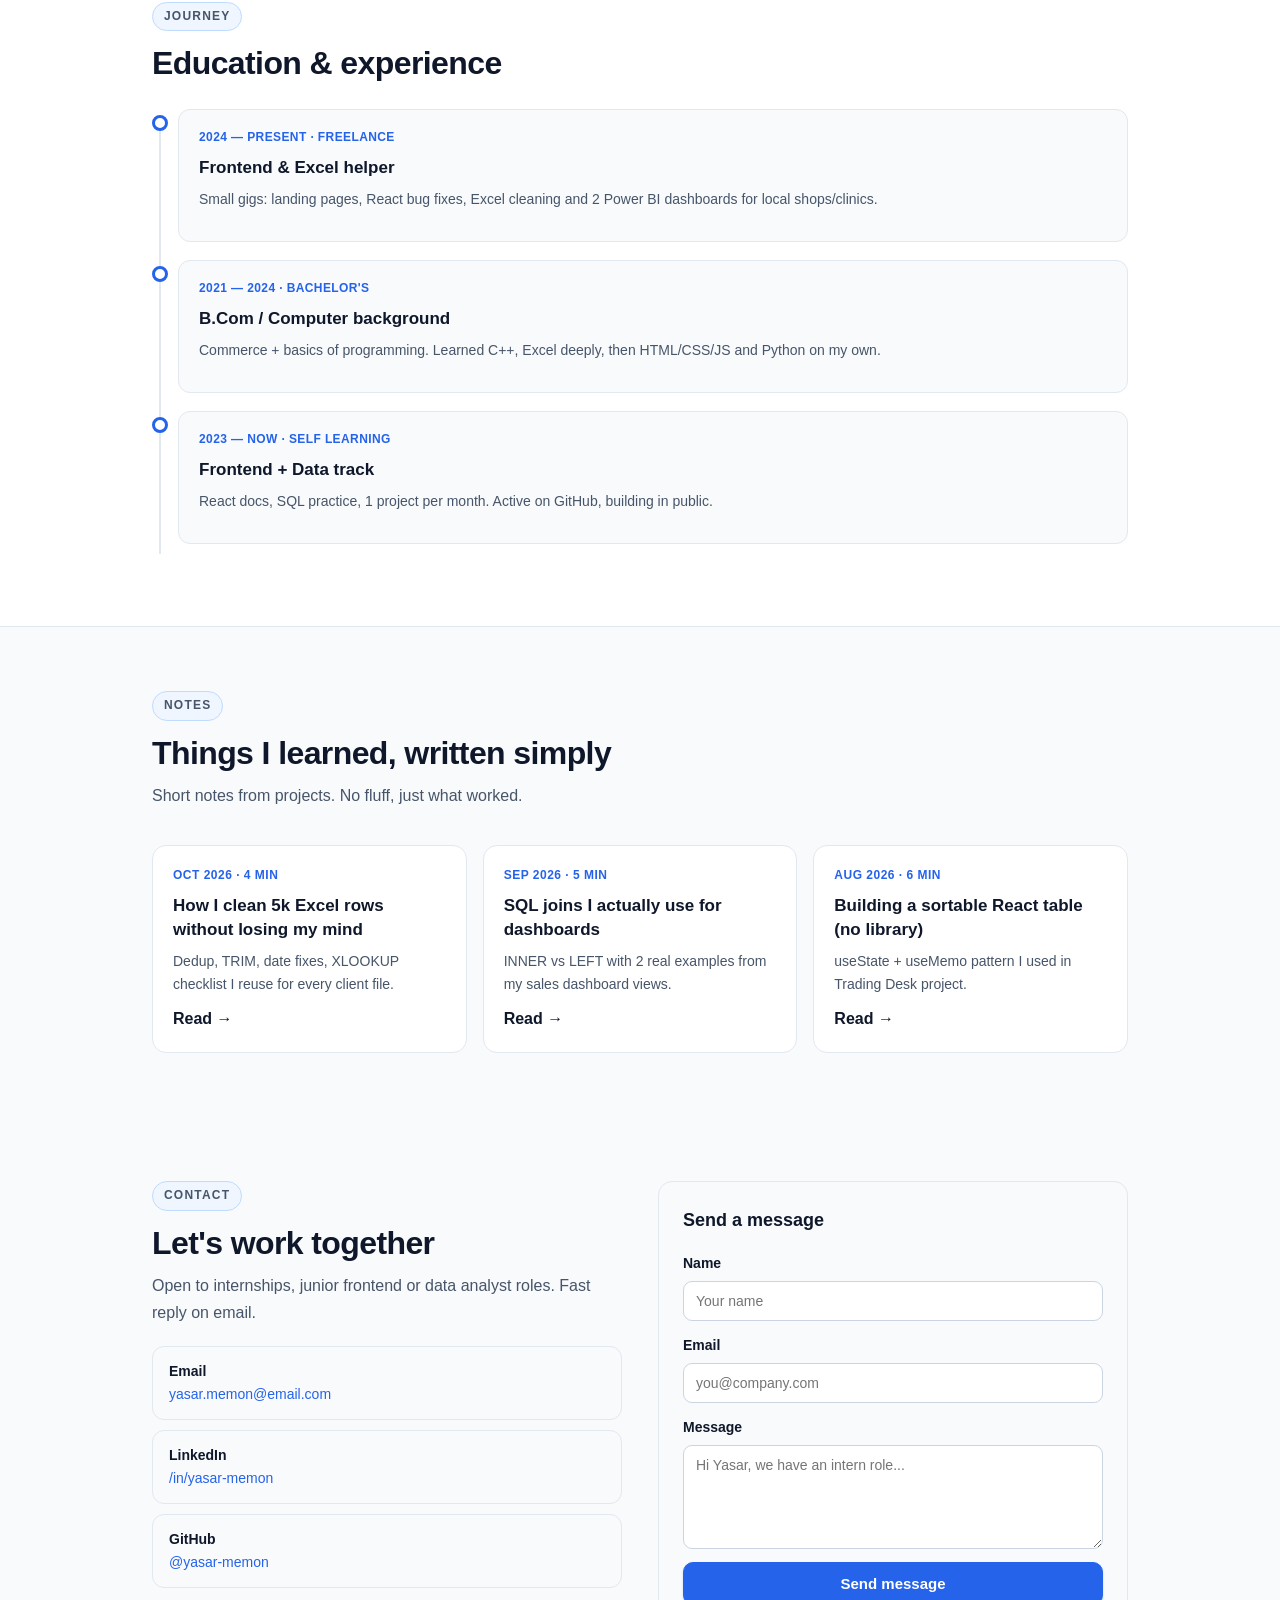
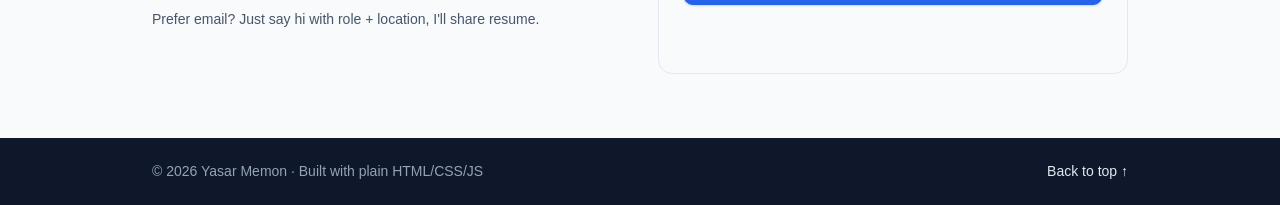
==== commit 31ce4a85: "v4: button hover, projects redesign + filter, back-to-top" ====
--- a/index.html
+++ b/index.html
@@ -40,9 +40,9 @@
             Based in India, I like work that's simple, fast and useful.
           </p>
           <div class="hero-btns">
-            <a href="#projects" class="btn">View my work</a>
-            <a href="assets/resume.pdf" class="btn btn-outline">Resume ↓</a>
-            <a href="#contact" class="btn btn-outline">Get in touch</a>
+            <a href="#projects" class="btn">View my work <span class="arr">→</span></a>
+            <a href="assets/resume.pdf" class="btn btn-outline">Resume <span class="arr">↓</span></a>
+            <a href="#contact" class="btn btn-outline">Get in touch <span class="arr">→</span></a>
           </div>
           <p class="proof">Built 10+ projects · 5+ dashboards · Freelance for local clients</p>
           <div class="hero-meta">
@@ -179,70 +179,76 @@
           <a href="https://github.com/yasar-memon" target="_blank" rel="noopener" class="btn btn-outline">All repos ↗</a>
         </div>
 
-        <div class="projects-grid">
-          <div class="card featured">
-            <div class="thumb t-blue">📊<span>Dashboard</span></div>
+        <div class="filter-bar" id="filterBar">
+          <button class="filter-btn active" data-filter="all">All</button>
+          <button class="filter-btn" data-filter="frontend">Frontend</button>
+          <button class="filter-btn" data-filter="data">Data & Analytics</button>
+        </div>
+
+        <div class="projects-grid" id="projectsGrid">
+          <div class="card featured" data-cat="data">
+            <div class="thumb t-blue"><span class="cat-pill">Data</span>📊<span>Dashboard</span></div>
             <div class="card-body">
               <p class="kicker">Power BI · SQL</p>
               <h3>Sales Performance Dashboard</h3>
               <p>Monthly sales trends, top products, region-wise KPIs. SQL views for source data, slicers + drill-through in Power BI.</p>
               <div class="tags"><span class="tag">Power BI</span><span class="tag">SQL</span><span class="tag">DAX</span></div>
-              <div class="card-links"><a href="case-study-sales.html">Full case study →</a><a href="https://github.com/yasar-memon">Code ↗</a></div>
-            </div>
-          </div>
-
-          <div class="card">
-            <div class="thumb t-green">✓<span>React</span></div>
+              <div class="card-foot"><a class="btn-link" href="case-study-sales.html">Case study <span>→</span></a><a class="btn-link ghost" href="https://github.com/yasar-memon">Code ↗</a></div>
+            </div>
+          </div>
+
+          <div class="card" data-cat="frontend">
+            <div class="thumb t-green"><span class="cat-pill">Frontend</span>✓<span>React</span></div>
             <div class="card-body">
               <p class="kicker">React · JavaScript</p>
               <h3>Trading Desk Table</h3>
               <p>Sortable trade blotter with search and column sorting. Practiced state + memo + large lists.</p>
               <div class="tags"><span class="tag">React</span><span class="tag">JS</span></div>
-              <div class="card-links"><a href="https://github.com/yasar-memon">Live →</a><a href="https://github.com/yasar-memon">Code ↗</a></div>
-            </div>
-          </div>
-
-          <div class="card">
-            <div class="thumb t-yellow">☰<span>JS App</span></div>
+              <div class="card-foot"><a class="btn-link" href="https://github.com/yasar-memon">Live <span>→</span></a><a class="btn-link ghost" href="https://github.com/yasar-memon">Code ↗</a></div>
+            </div>
+          </div>
+
+          <div class="card" data-cat="frontend">
+            <div class="thumb t-yellow"><span class="cat-pill">Frontend</span>☰<span>JS App</span></div>
             <div class="card-body">
               <p class="kicker">HTML · CSS · JS</p>
               <h3>Todos List App</h3>
               <p>Task manager with filters and localStorage persistence. Focus on clean DOM code.</p>
               <div class="tags"><span class="tag">JavaScript</span><span class="tag">localStorage</span></div>
-              <div class="card-links"><a href="https://github.com/yasar-memon">Live →</a><a href="https://github.com/yasar-memon">Code ↗</a></div>
-            </div>
-          </div>
-
-          <div class="card">
-            <div class="thumb t-purple">◩<span>Excel</span></div>
+              <div class="card-foot"><a class="btn-link" href="https://github.com/yasar-memon">Live <span>→</span></a><a class="btn-link ghost" href="https://github.com/yasar-memon">Code ↗</a></div>
+            </div>
+          </div>
+
+          <div class="card" data-cat="data">
+            <div class="thumb t-purple"><span class="cat-pill">Data</span>◩<span>Excel</span></div>
             <div class="card-body">
               <p class="kicker">Excel · Cleaning</p>
               <h3>Clinic Leads Toolkit</h3>
               <p>Deduped 5k+ rows, fixed phone formats, added pivot summary for follow-ups.</p>
               <div class="tags"><span class="tag">Excel</span><span class="tag">Pivot</span></div>
-              <div class="card-links"><a href="https://github.com/yasar-memon">Details →</a><a href="https://github.com/yasar-memon">File ↗</a></div>
-            </div>
-          </div>
-
-          <div class="card">
-            <div class="thumb t-dark">❯<span>Python</span></div>
+              <div class="card-foot"><a class="btn-link" href="https://github.com/yasar-memon">Details <span>→</span></a><a class="btn-link ghost" href="https://github.com/yasar-memon">File ↗</a></div>
+            </div>
+          </div>
+
+          <div class="card" data-cat="data">
+            <div class="thumb t-dark"><span class="cat-pill">Data</span>❯<span>Python</span></div>
             <div class="card-body">
               <p class="kicker">Python · pandas</p>
               <h3>Expense Analyzer</h3>
               <p>Reads CSV, gives monthly summary + matplotlib charts. Good for personal finance.</p>
               <div class="tags"><span class="tag">Python</span><span class="tag">pandas</span></div>
-              <div class="card-links"><a href="https://github.com/yasar-memon">Details →</a><a href="https://github.com/yasar-memon">Code ↗</a></div>
-            </div>
-          </div>
-
-          <div class="card">
-            <div class="thumb t-grey">◐<span>Tableau</span></div>
+              <div class="card-foot"><a class="btn-link" href="https://github.com/yasar-memon">Details <span>→</span></a><a class="btn-link ghost" href="https://github.com/yasar-memon">Code ↗</a></div>
+            </div>
+          </div>
+
+          <div class="card" data-cat="data">
+            <div class="thumb t-grey"><span class="cat-pill">Data</span>◐<span>Tableau</span></div>
             <div class="card-body">
               <p class="kicker">Tableau · Viz</p>
               <h3>Superstore Viz (Tableau)</h3>
               <p>Profit vs discount analysis with filters. Practiced LODs and storytelling.</p>
               <div class="tags"><span class="tag">Tableau</span><span class="tag">Viz</span></div>
-              <div class="card-links"><a href="https://github.com/yasar-memon">Details →</a><a href="https://github.com/yasar-memon">Workbook ↗</a></div>
+              <div class="card-foot"><a class="btn-link" href="https://github.com/yasar-memon">Details <span>→</span></a><a class="btn-link ghost" href="https://github.com/yasar-memon">Workbook ↗</a></div>
             </div>
           </div>
         </div>
@@ -392,6 +398,8 @@
     </div>
   </footer>
 
+  <button class="to-top" id="toTop" aria-label="Back to top">↑</button>
+
   <script src="script.js"></script>
 </body>
 </html>
--- a/style.css
+++ b/style.css
@@ -25,12 +25,26 @@
 .btn-small:hover{background:#1e293b;text-decoration:none}
 .menu-btn{display:none;background:#fff;border:1px solid #e2e8f0;border-radius:8px;font-size:20px;padding:4px 12px;cursor:pointer}
 
-/* buttons */
-.btn{display:inline-block;background:#2563eb;color:#fff;padding:12px 22px;border-radius:10px;border:1px solid #2563eb;font-size:15px;font-weight:600;cursor:pointer;transition:background .15s,transform .15s}
-.btn:hover{background:#1d4ed8;text-decoration:none;color:#fff}
-.btn-outline{background:#fff;color:#0f172a;border-color:#cbd5e1}
-.btn-outline:hover{background:#f1f5f9;color:#0f172a;border-color:#94a3b8}
+/* buttons — with proper hover feel */
+.btn{position:relative;display:inline-flex;align-items:center;justify-content:center;gap:8px;background:#2563eb;color:#fff;padding:12px 22px;border-radius:10px;border:1px solid #2563eb;font-size:15px;font-weight:650;cursor:pointer;transition:transform .16s ease,box-shadow .16s ease,background .16s ease,border-color .16s;box-shadow:0 1px 2px rgba(37,99,235,.25)}
+.btn:hover{background:#1d4ed8;border-color:#1d4ed8;text-decoration:none;color:#fff;transform:translateY(-2px);box-shadow:0 8px 20px rgba(37,99,235,.28)}
+.btn:active{transform:translateY(0);box-shadow:0 2px 6px rgba(37,99,235,.25)}
+.btn:focus-visible{outline:3px solid #bfdbfe;outline-offset:2px}
+.btn .arr{transition:transform .16s ease}
+.btn:hover .arr{transform:translateX(3px)}
+.btn-outline{background:#fff;color:#0f172a;border-color:#cbd5e1;box-shadow:0 1px 2px rgba(15,23,42,.06)}
+.btn-outline:hover{background:#f8fafc;color:#0f172a;border-color:#0f172a;box-shadow:0 8px 18px rgba(15,23,42,.12)}
+.btn-small{transition:transform .15s,box-shadow .15s,background .15s}
+.btn-small:hover{transform:translateY(-1px);box-shadow:0 6px 14px rgba(15,23,42,.25)}
 .btn-block{width:100%;text-align:center}
+/* nav links underline */
+.nav-links a{position:relative}
+.nav-links a:not(.btn-small):after{content:"";position:absolute;left:0;bottom:-4px;height:2px;width:0;background:#2563eb;transition:width .18s}
+.nav-links a:not(.btn-small):hover:after,.nav-links a.active:after{width:100%}
+/* back to top */
+.to-top{position:fixed;right:20px;bottom:20px;width:44px;height:44px;border-radius:12px;border:1px solid #e2e8f0;background:#0f172a;color:#fff;font-size:18px;cursor:pointer;opacity:0;pointer-events:none;transform:translateY(8px);transition:opacity .2s,transform .2s;z-index:30}
+.to-top.show{opacity:1;pointer-events:auto;transform:none}
+.to-top:hover{background:#1e293b}
 
 /* hero */
 .hero{background:#fff;border-bottom:1px solid #e2e8f0;padding:64px 0 52px}
@@ -98,19 +112,34 @@
 .tags{display:flex;flex-wrap:wrap;gap:8px;margin:6px 0 12px}
 .tag{font-size:12px;background:#fff;border:1px solid #e2e8f0;color:#334155;padding:4px 11px;border-radius:999px;font-weight:600}
 
-/* projects */
+/* projects — redesigned */
 .sec-head{display:flex;justify-content:space-between;align-items:end;gap:16px;margin-bottom:8px}
-.projects-grid{display:grid;grid-template-columns:1fr 1fr;gap:18px;margin-top:24px}
-.card{background:#fff;border:1px solid #e2e8f0;border-radius:14px;overflow:hidden;transition:transform .15s,box-shadow .15s,border-color .15s}
-.card:hover{transform:translateY(-3px);box-shadow:0 12px 30px rgba(15,23,42,.1);border-color:#93c5fd}
-.card.featured{grid-column:1 / -1;display:grid;grid-template-columns:280px 1fr}
-.thumb{min-height:170px;display:flex;flex-direction:column;align-items:center;justify-content:center;font-size:38px;color:#fff;font-weight:800;gap:6px}
-.thumb span{font-size:12px;font-weight:700;letter-spacing:1px;text-transform:uppercase;opacity:.9}
-.t-blue{background:#1d4ed8}.t-green{background:#15803d}.t-yellow{background:#b45309}.t-purple{background:#6d28d9}.t-dark{background:#0f172a}.t-grey{background:#475569}
-.card-body{padding:20px}
+.filter-bar{display:flex;gap:8px;flex-wrap:wrap;margin:18px 0 4px}
+.filter-btn{border:1px solid #e2e8f0;background:#fff;color:#475569;font-size:13px;font-weight:700;padding:8px 15px;border-radius:999px;cursor:pointer;transition:all .15s}
+.filter-btn:hover{border-color:#0f172a;color:#0f172a;transform:translateY(-1px)}
+.filter-btn.active{background:#0f172a;border-color:#0f172a;color:#fff;box-shadow:0 6px 14px rgba(15,23,42,.18)}
+.projects-grid{display:grid;grid-template-columns:1fr 1fr;gap:18px;margin-top:18px}
+.card{background:#fff;border:1px solid #e2e8f0;border-radius:16px;overflow:hidden;transition:transform .18s ease,box-shadow .18s ease,border-color .18s ease,opacity .25s;display:flex;flex-direction:column}
+.card:hover{transform:translateY(-5px);box-shadow:0 18px 40px rgba(15,23,42,.12);border-color:#93c5fd}
+.card.hide{display:none}
+.card.featured{grid-column:1 / -1;display:grid;grid-template-columns:300px 1fr}
+.thumb{min-height:180px;display:flex;flex-direction:column;align-items:center;justify-content:center;font-size:40px;color:#fff;font-weight:800;gap:6px;position:relative;overflow:hidden;transition:transform .25s}
+.card:hover .thumb{transform:scale(1.015)}
+.thumb span{font-size:12px;font-weight:700;letter-spacing:1px;text-transform:uppercase;opacity:.92}
+.thumb:after{content:"";position:absolute;inset:0;background:radial-gradient(circle at 30% 20%,rgba(255,255,255,.22),transparent 55%)}
+.cat-pill{position:absolute;top:12px;left:12px;z-index:1;font-size:11px;font-weight:800;letter-spacing:.6px;text-transform:uppercase;background:rgba(255,255,255,.92);color:#0f172a;padding:4px 10px;border-radius:999px}
+.t-blue{background:linear-gradient(135deg,#1d4ed8,#3b82f6)}.t-green{background:linear-gradient(135deg,#15803d,#22c55e)}.t-yellow{background:linear-gradient(135deg,#b45309,#f59e0b)}.t-purple{background:linear-gradient(135deg,#6d28d9,#a78bfa)}.t-dark{background:linear-gradient(135deg,#0f172a,#334155)}.t-grey{background:linear-gradient(135deg,#475569,#94a3b8)}
+.card-body{padding:20px 20px 18px;display:flex;flex-direction:column;flex:1}
 .kicker{font-size:12px;font-weight:800;letter-spacing:.8px;text-transform:uppercase;color:#2563eb;margin-bottom:6px}
 .card-body h3{font-size:19px;margin-bottom:8px;letter-spacing:-.3px}
+.card-body h3 a{color:#0f172a}
+.card-body h3 a:hover{color:#2563eb;text-decoration:none}
 .card-body p{font-size:14px;color:#475569;margin-bottom:12px}
+.card-foot{margin-top:auto;padding-top:14px;border-top:1px dashed #e2e8f0;display:flex;gap:10px;align-items:center}
+.btn-link{display:inline-flex;align-items:center;gap:6px;font-size:14px;font-weight:750;color:#fff;background:#0f172a;padding:8px 15px;border-radius:9px;transition:transform .15s,box-shadow .15s,background .15s}
+.btn-link:hover{background:#2563eb;text-decoration:none;transform:translateY(-1px);box-shadow:0 8px 16px rgba(37,99,235,.3);color:#fff}
+.btn-link.ghost{background:#fff;color:#0f172a;border:1px solid #e2e8f0}
+.btn-link.ghost:hover{border-color:#0f172a;background:#f8fafc;box-shadow:0 6px 14px rgba(15,23,42,.1);color:#0f172a}
 .card-links{display:flex;gap:16px;font-size:14px;font-weight:700}
 
 /* timeline */
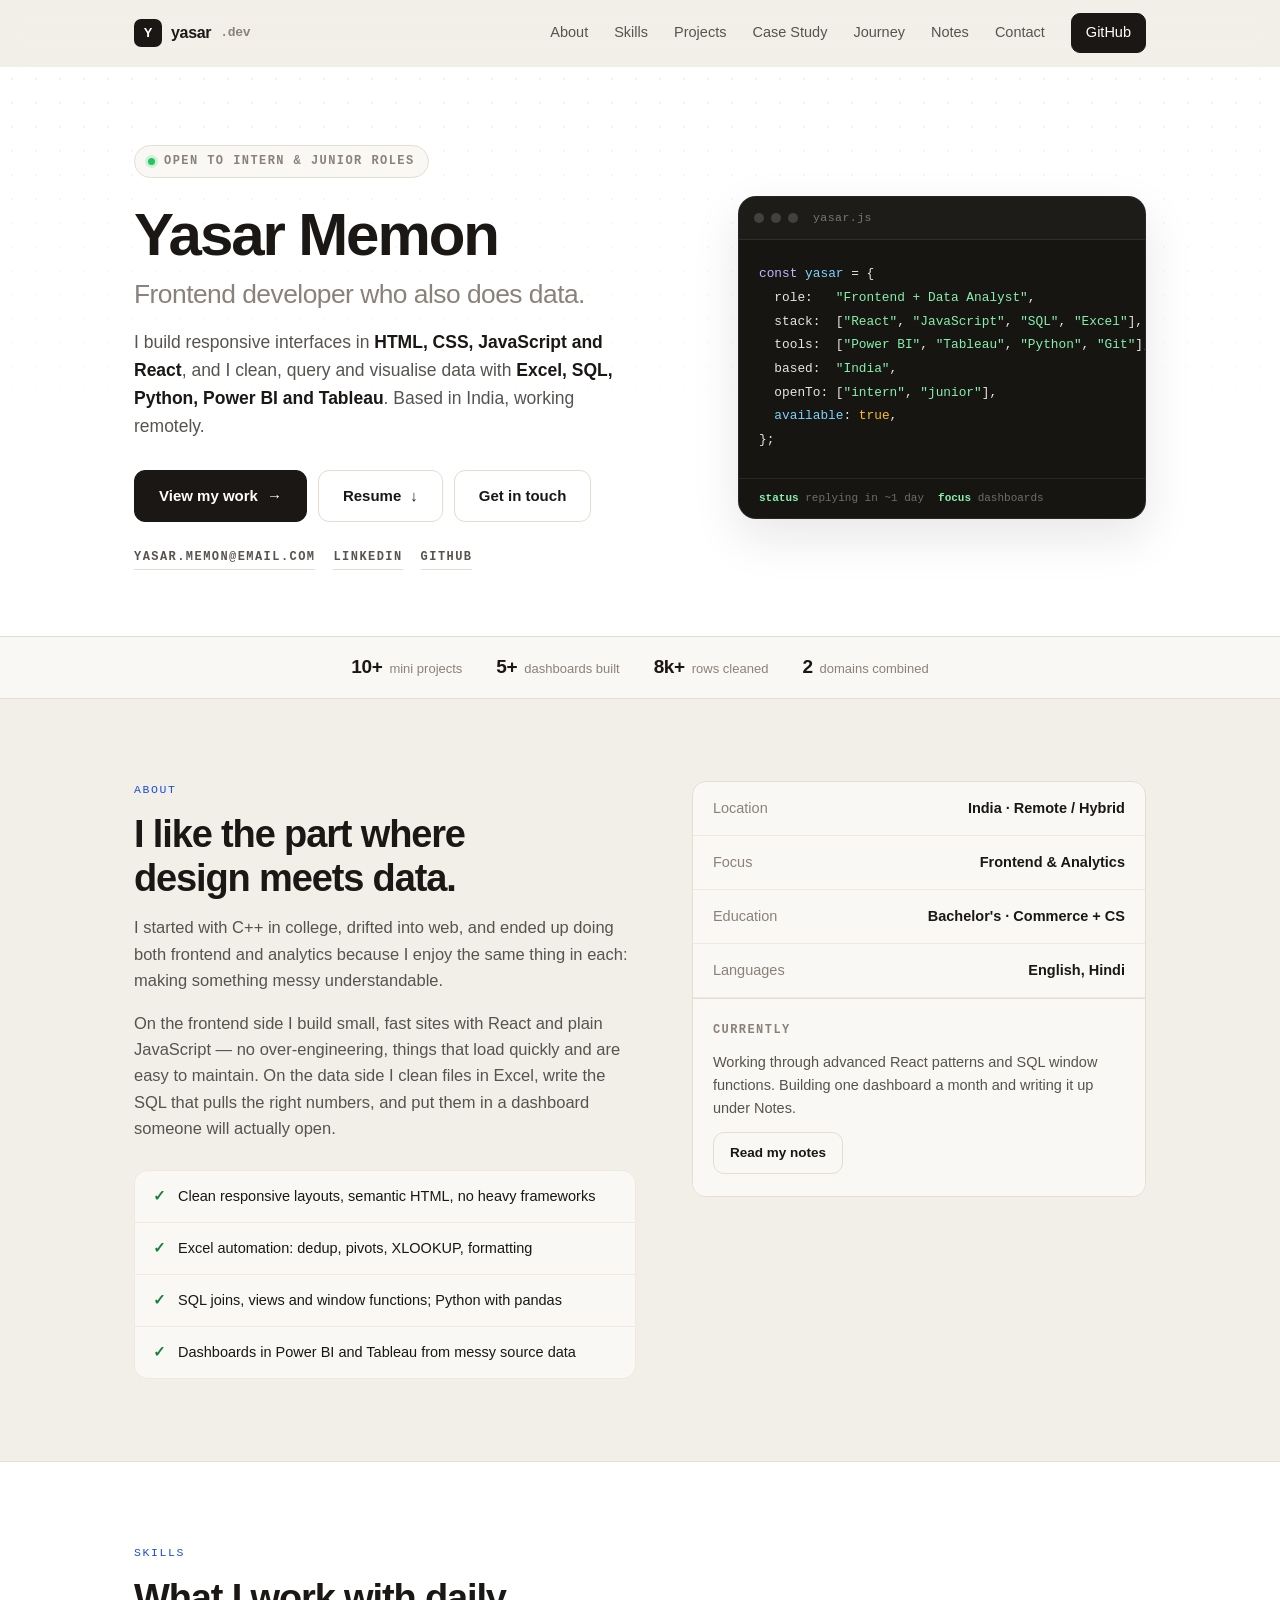
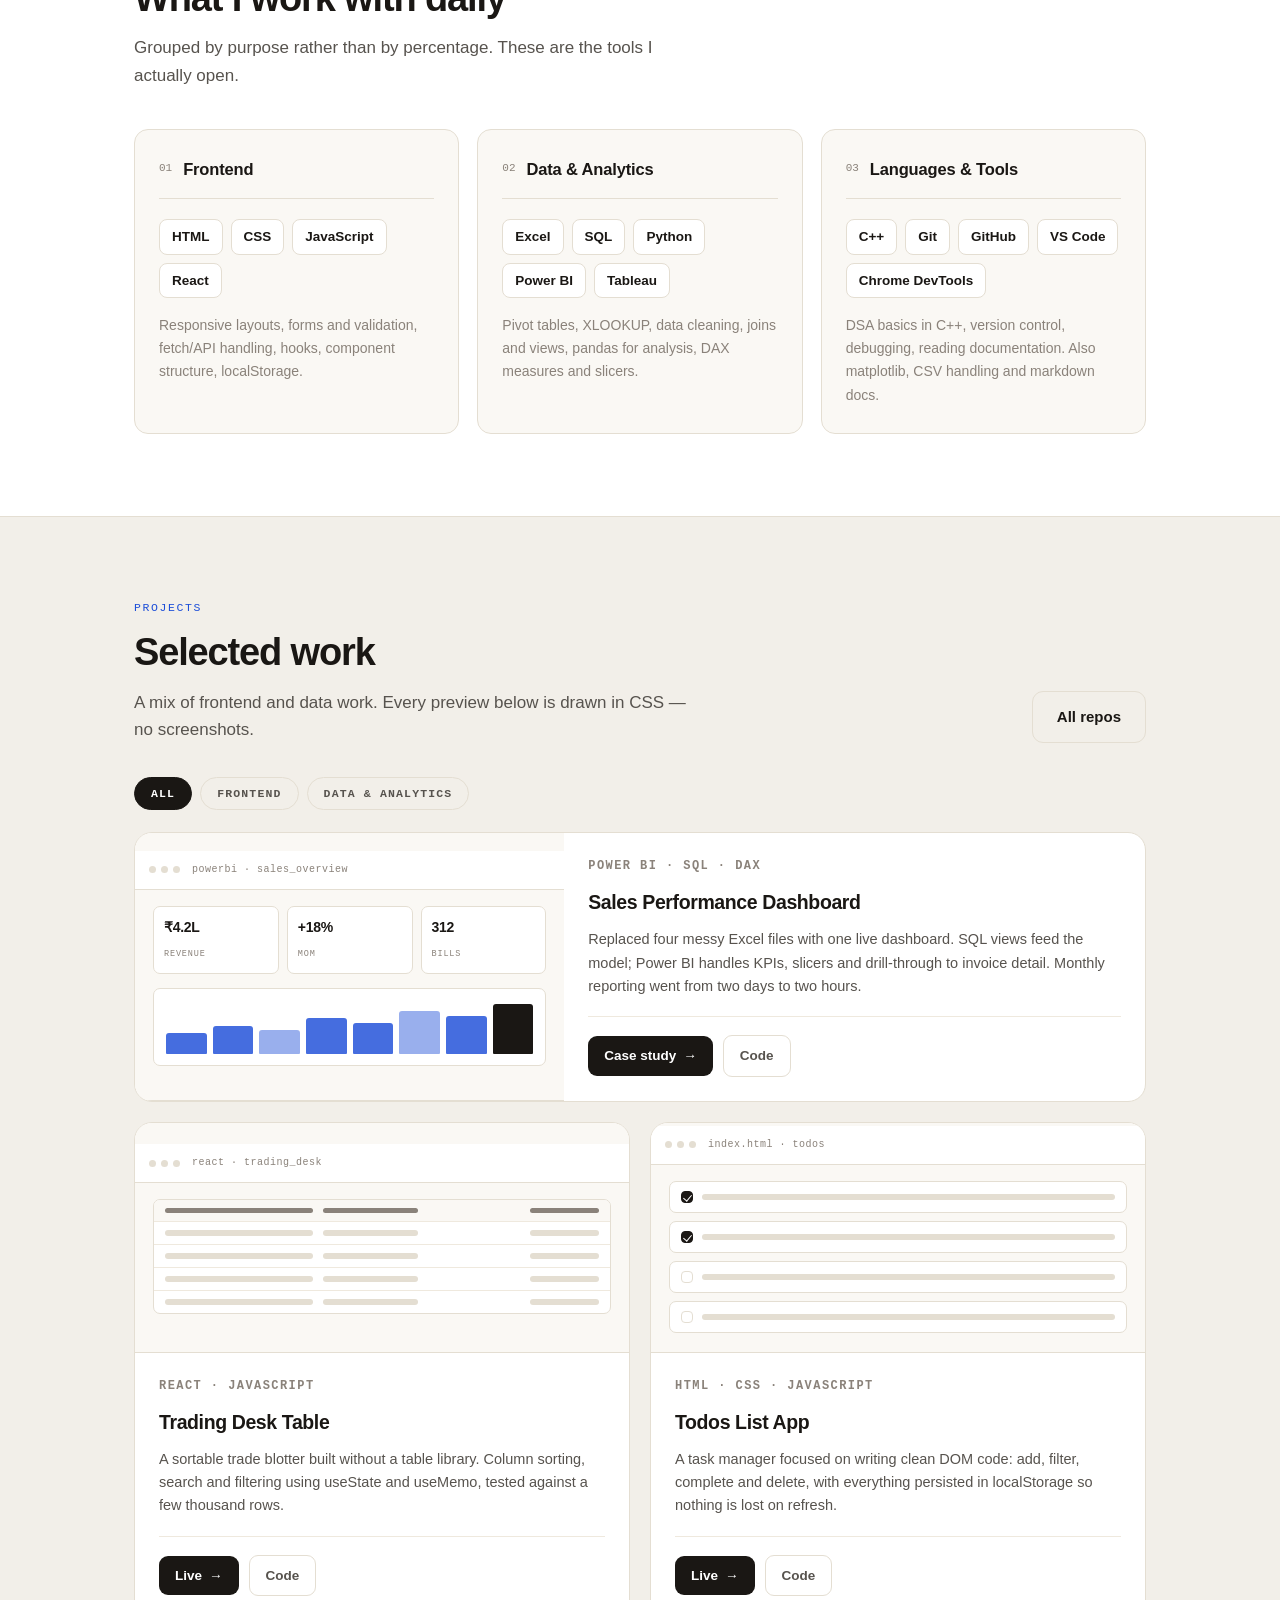
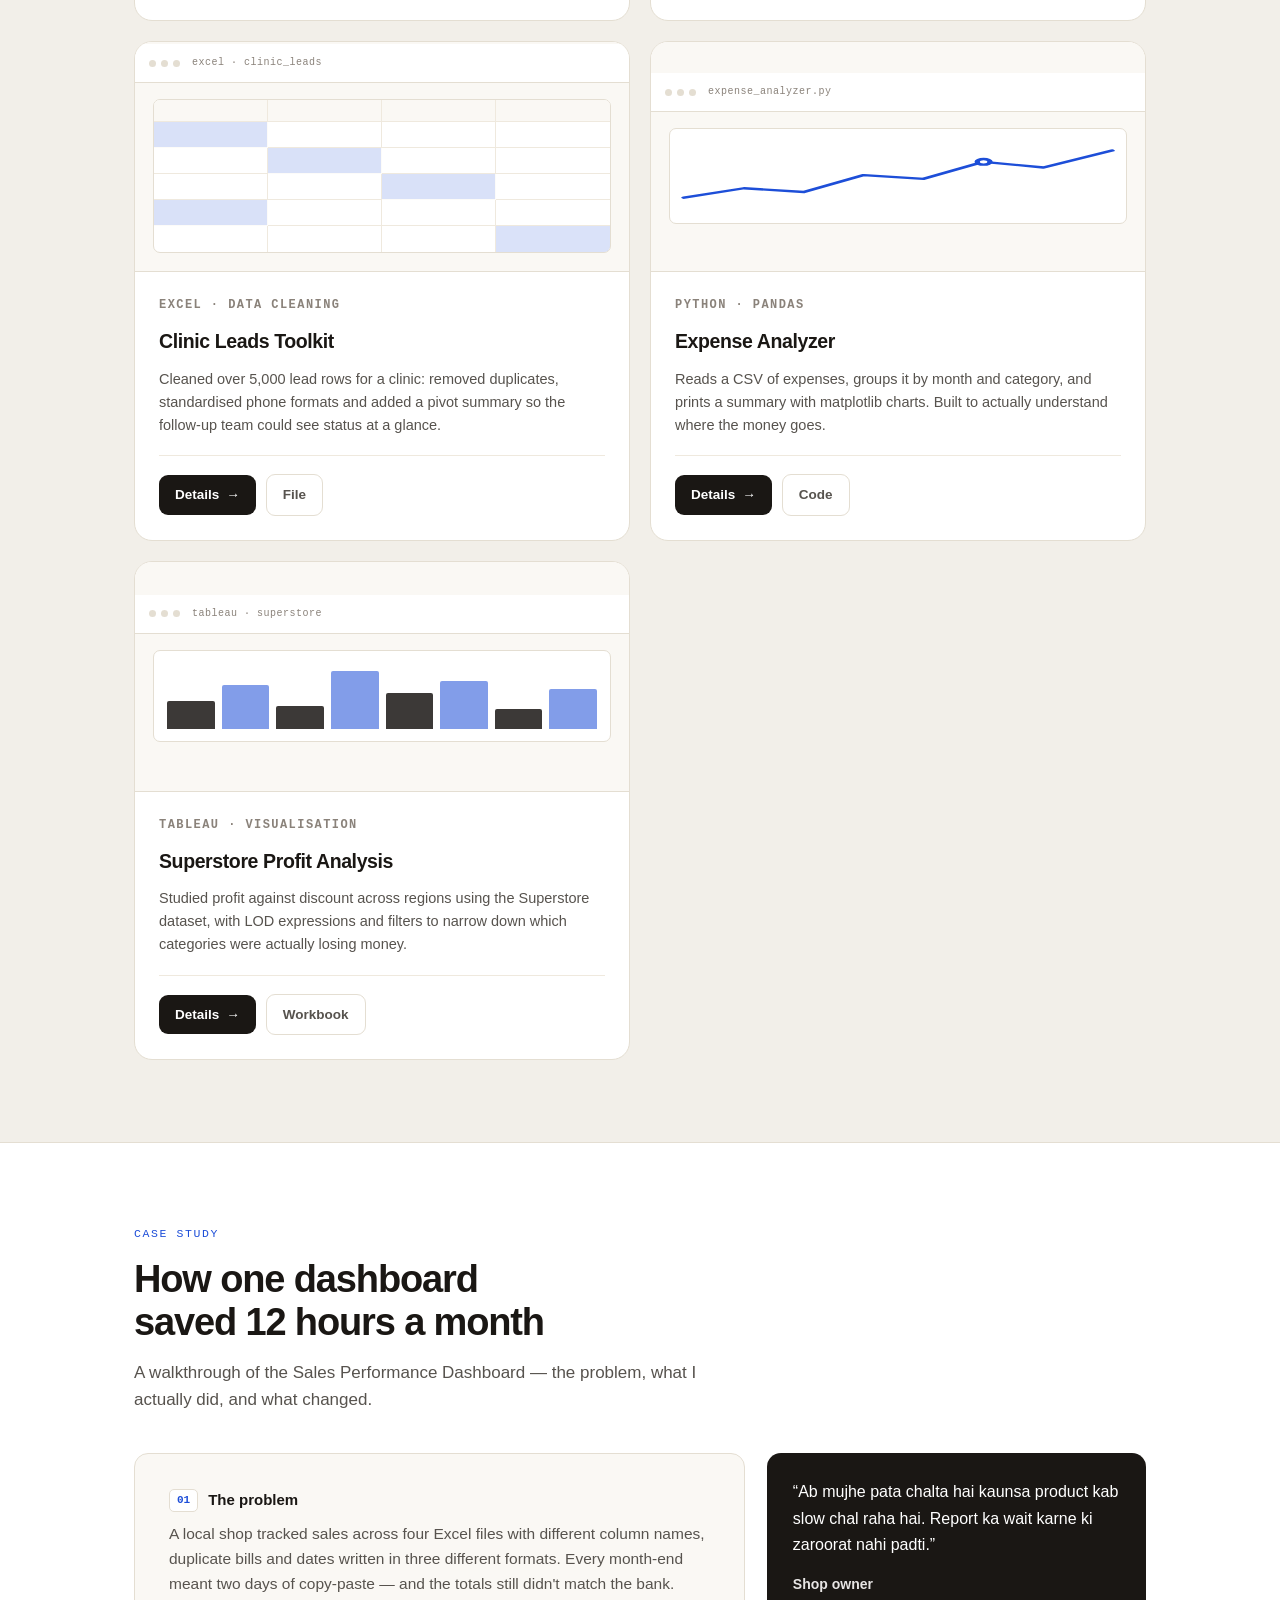
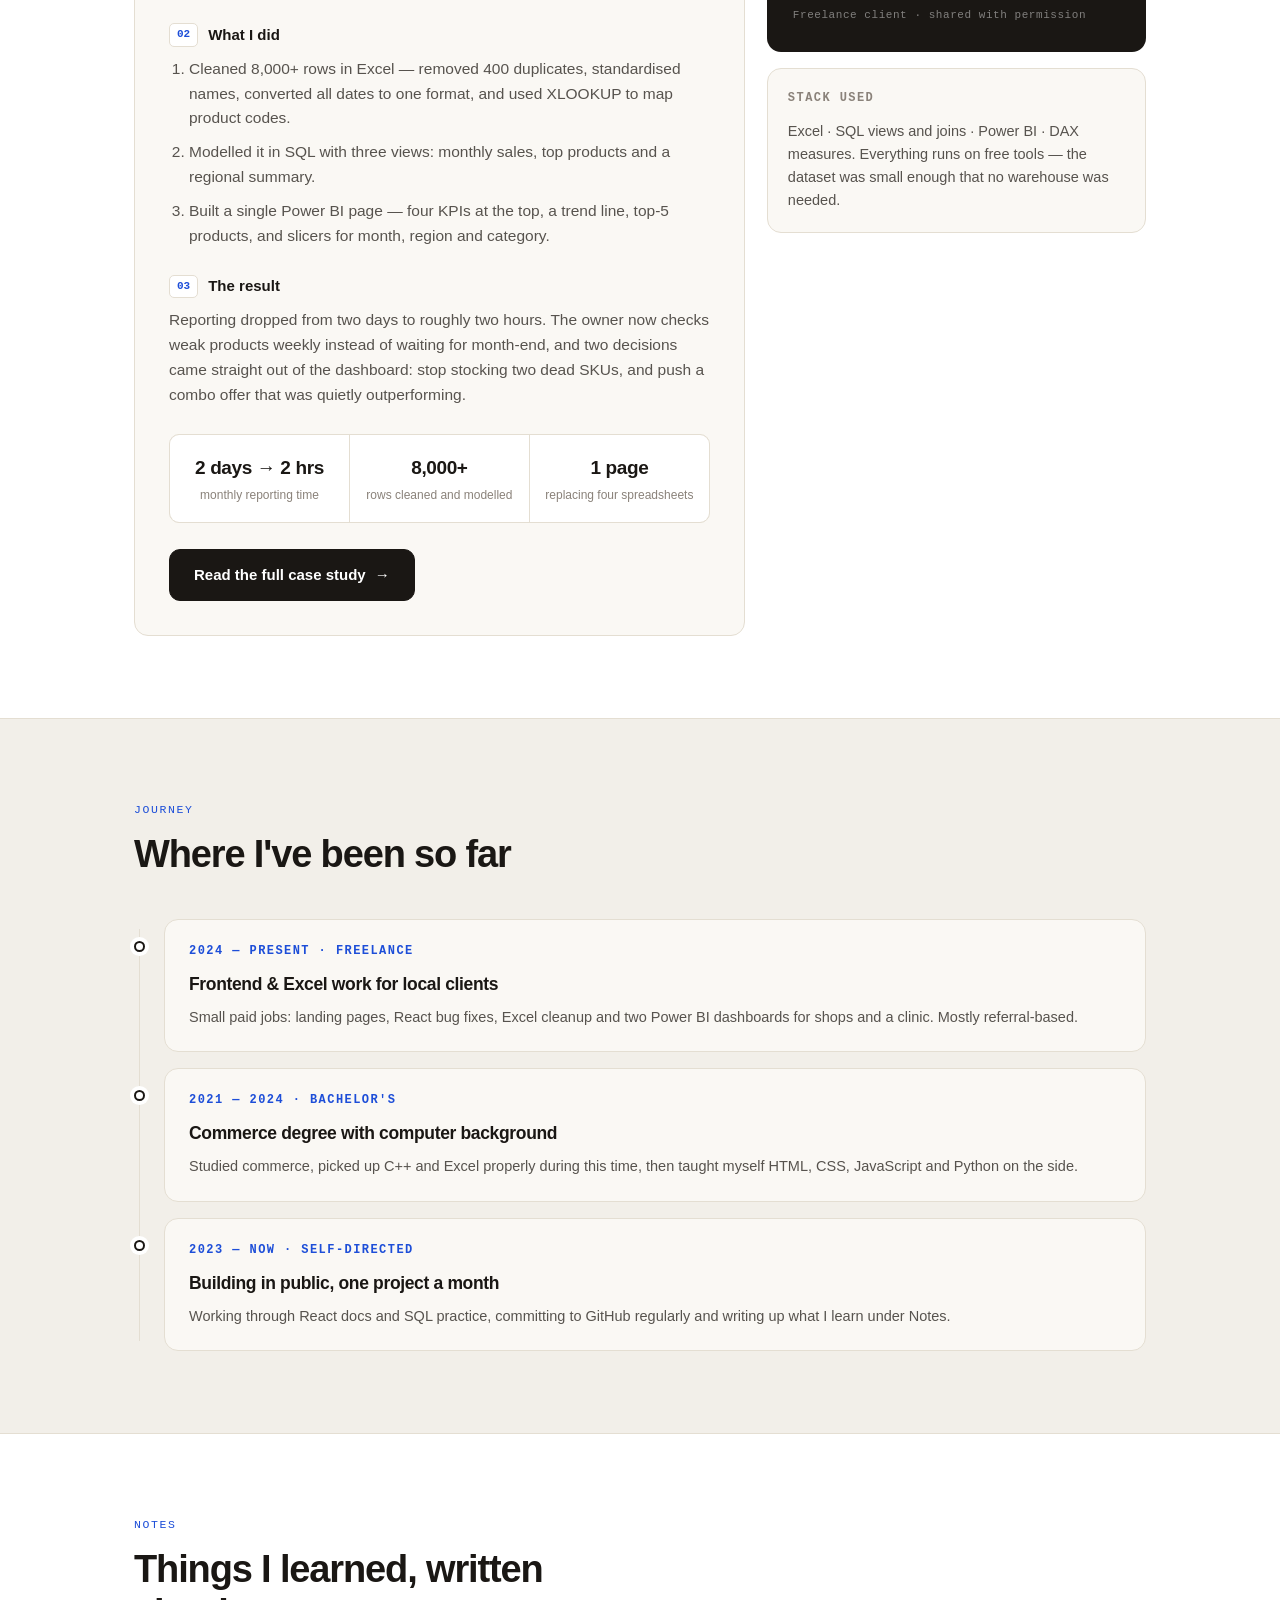
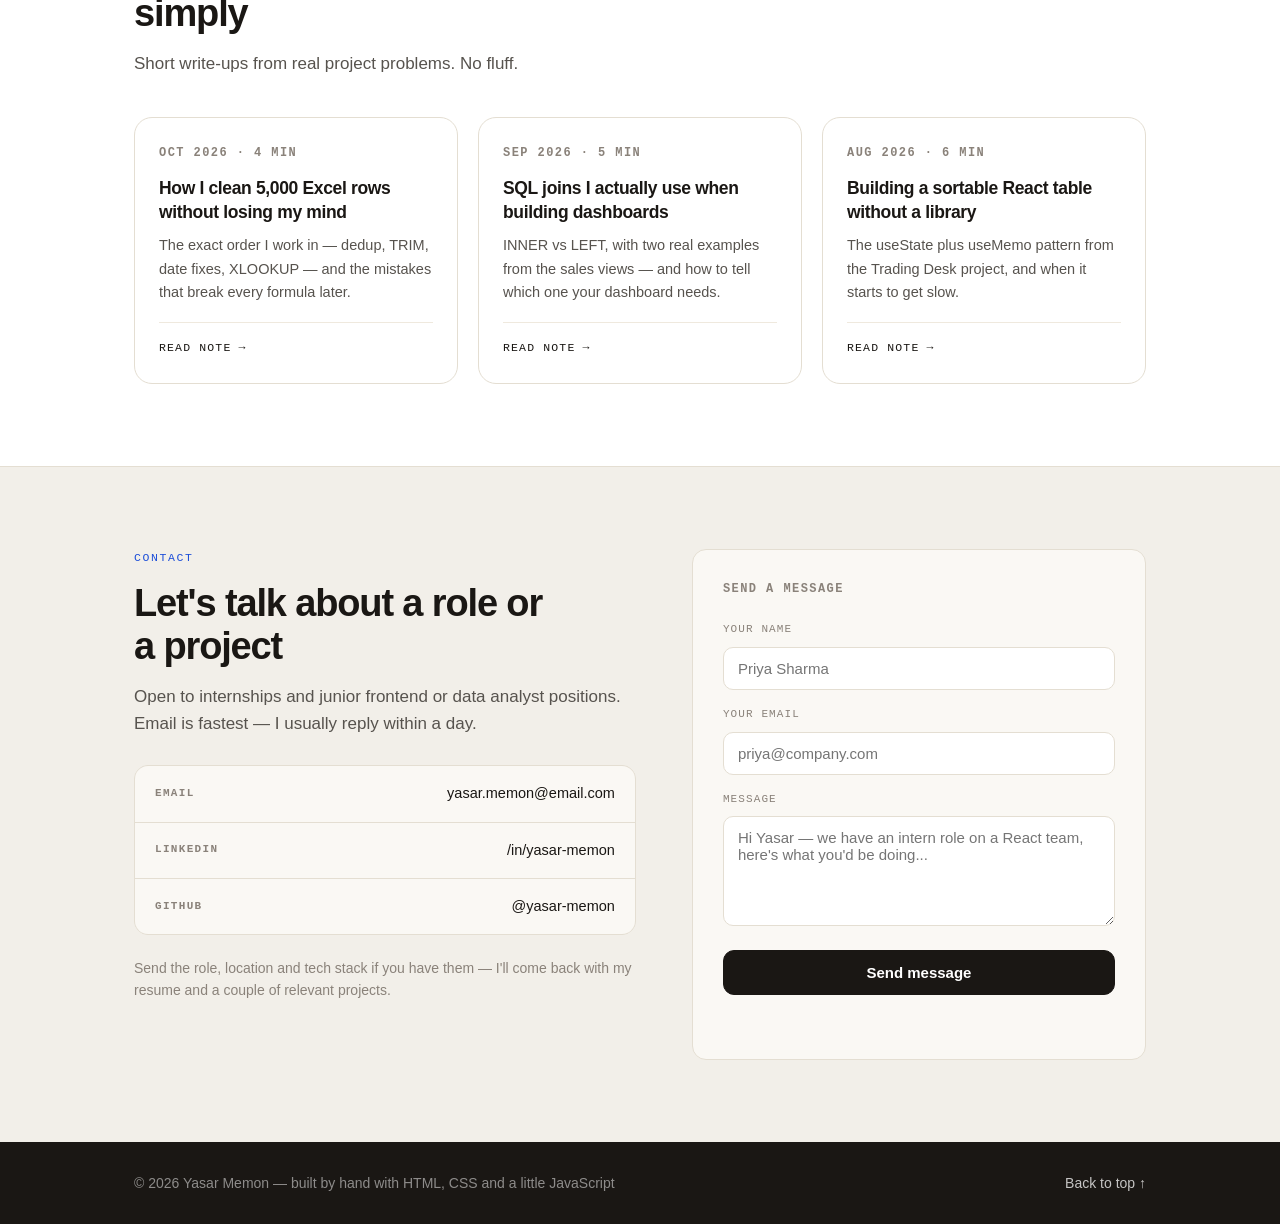
==== commit 5fa1b2e2: "v6: full redesign - CSS-drawn project mockups, code card hero, mono labels, honest skill chips" ====
--- a/index.html
+++ b/index.html
@@ -1,405 +1,487 @@
 <!DOCTYPE html>
 <html lang="en">
 <head>
-  <meta charset="UTF-8">
-  <meta name="viewport" content="width=device-width, initial-scale=1.0">
-  <title>Yasar Memon — Frontend Developer & Data Analyst</title>
-  <meta name="description" content="Yasar Memon — Frontend Developer (React, JavaScript) with Data Analytics skills (Excel, SQL, Python, Power BI, Tableau).">
-  <link rel="stylesheet" href="style.css">
+<meta charset="UTF-8">
+<meta name="viewport" content="width=device-width, initial-scale=1.0">
+<title>Yasar Memon — Frontend Developer & Data Analyst</title>
+<meta name="description" content="Yasar Memon — Frontend Developer (React, JavaScript) with Data Analytics skills (Excel, SQL, Python, Power BI, Tableau). Open to intern and junior roles.">
+<meta name="theme-color" content="#f2efe9">
+<link rel="stylesheet" href="style.css">
 </head>
 <body>
 
-  <!-- navbar -->
-  <header class="nav" id="navbar">
-    <div class="wrap nav-inner">
-      <a href="#top" class="logo"><span class="logo-box">Y</span> yasar<span class="logo-dot">.dev</span></a>
-      <button class="menu-btn" id="menuBtn" aria-label="Menu">☰</button>
-      <nav class="nav-links" id="navLinks">
-        <a href="#about">About</a>
-        <a href="#skills">Skills</a>
-        <a href="#projects">Projects</a>
-        <a href="#case-study">Case Study</a>
-        <a href="#notes">Notes</a>
-        <a href="#contact">Contact</a>
-        <a href="https://github.com/yasar-memon" target="_blank" rel="noopener" class="btn-small">GitHub ↗</a>
-      </nav>
-    </div>
-  </header>
-
-  <main id="top">
-    <!-- hero -->
-    <section class="hero">
-      <div class="wrap hero-grid">
-        <div class="hero-left">
-          <span class="badge"><span class="dot"></span> Open to intern & junior roles</span>
-          <h1>Hi, I'm <span class="hl">Yasar Memon</span><br>Frontend + Data guy.</h1>
-          <p class="role">Frontend Developer <span>•</span> Data Analytics</p>
-          <p class="intro">
-            I build responsive websites with <b>HTML, CSS, JavaScript, React</b> and
-            turn messy data into clear reports with <b>Excel, SQL, Python, Power BI & Tableau</b>.
-            Based in India, I like work that's simple, fast and useful.
-          </p>
-          <div class="hero-btns">
-            <a href="#projects" class="btn">View my work <span class="arr">→</span></a>
-            <a href="assets/resume.pdf" class="btn btn-outline">Resume <span class="arr">↓</span></a>
-            <a href="#contact" class="btn btn-outline">Get in touch <span class="arr">→</span></a>
-          </div>
-          <p class="proof">Built 10+ projects · 5+ dashboards · Freelance for local clients</p>
-          <div class="hero-meta">
-            <a href="mailto:yasar.memon@email.com">yasar.memon@email.com</a>
-            <span>·</span>
-            <a href="https://linkedin.com/in/yasar-memon" target="_blank" rel="noopener">LinkedIn</a>
-            <span>·</span>
-            <a href="https://github.com/yasar-memon" target="_blank" rel="noopener">GitHub</a>
-          </div>
-        </div>
-
-        <div class="hero-right">
-          <div class="profile-card">
-            <div class="avatar">YM</div>
-            <h3>Yasar Memon</h3>
-            <p class="muted">Frontend · Excel · SQL · Python</p>
-            <div class="stats">
-              <div><b>10+</b><span>mini projects</span></div>
-              <div><b>5+</b><span>dashboards</span></div>
-              <div><b>2</b><span>domains</span></div>
-            </div>
-            <div class="stack">
-              <span>React</span><span>JavaScript</span><span>SQL</span><span>Excel</span><span>Power BI</span>
-            </div>
-            <a href="#contact" class="btn btn-block">Hire me / Intern</a>
-            <p class="note">Usually replies in a day</p>
-          </div>
-        </div>
-      </div>
-    </section>
-
-    <!-- strip -->
-    <div class="strip">
-      <div class="wrap strip-inner">
-        <span>What I do:</span>
-        <span>Landing pages</span><i>•</i>
-        <span>React apps</span><i>•</i>
-        <span>Excel cleaning</span><i>•</i>
-        <span>SQL queries</span><i>•</i>
-        <span>Power BI dashboards</span>
-      </div>
-    </div>
-
-    <!-- about -->
-    <section id="about" class="section reveal">
-      <div class="wrap grid-2">
+<header class="nav" id="navbar">
+  <div class="wrap nav-inner">
+    <a href="#top" class="logo"><span class="logo-box">Y</span> yasar<em>.dev</em></a>
+    <button class="menu-btn" id="menuBtn" aria-label="Open menu">☰</button>
+    <nav class="nav-links" id="navLinks">
+      <a href="#about">About</a>
+      <a href="#skills">Skills</a>
+      <a href="#projects">Projects</a>
+      <a href="#case-study">Case Study</a>
+      <a href="#journey">Journey</a>
+      <a href="#notes">Notes</a>
+      <a href="#contact">Contact</a>
+      <a href="https://github.com/yasar-memon" target="_blank" rel="noopener" class="btn-nav">GitHub</a>
+    </nav>
+  </div>
+</header>
+
+<main id="top">
+
+  <!-- hero -->
+  <section class="hero">
+    <div class="wrap hero-grid">
+      <div>
+        <span class="badge mono"><span class="dot"></span> Open to intern &amp; junior roles</span>
+        <h1>Yasar Memon<span>Frontend developer who also does data.</span></h1>
+        <p class="lead">
+          I build responsive interfaces in <b>HTML, CSS, JavaScript and React</b>,
+          and I clean, query and visualise data with <b>Excel, SQL, Python, Power BI and Tableau</b>.
+          Based in India, working remotely.
+        </p>
+        <div class="hero-btns">
+          <a href="#projects" class="btn">View my work <span class="arr">→</span></a>
+          <a href="assets/resume.pdf" class="btn btn-outline">Resume <span class="arr">↓</span></a>
+          <a href="#contact" class="btn btn-outline">Get in touch</a>
+        </div>
+        <div class="hero-meta mono">
+          <a href="mailto:yasar.memon@email.com">yasar.memon@email.com</a>
+          <a href="https://linkedin.com/in/yasar-memon" target="_blank" rel="noopener">LinkedIn</a>
+          <a href="https://github.com/yasar-memon" target="_blank" rel="noopener">GitHub</a>
+        </div>
+      </div>
+
+      <div class="code-card">
+        <div class="code-head"><i></i><i></i><i></i><span>yasar.js</span></div>
+<pre><span class="c-k">const</span> <span class="c-f">yasar</span> = {
+  role:   <span class="c-s">"Frontend + Data Analyst"</span>,
+  stack:  [<span class="c-s">"React"</span>, <span class="c-s">"JavaScript"</span>, <span class="c-s">"SQL"</span>, <span class="c-s">"Excel"</span>],
+  tools:  [<span class="c-s">"Power BI"</span>, <span class="c-s">"Tableau"</span>, <span class="c-s">"Python"</span>, <span class="c-s">"Git"</span>],
+  based:  <span class="c-s">"India"</span>,
+  openTo: [<span class="c-s">"intern"</span>, <span class="c-s">"junior"</span>],
+  <span class="c-f">available</span>: <span class="c-n">true</span>,
+};</pre>
+        <div class="code-foot"><span><b>status</b> replying in ~1 day</span><span><b>focus</b> dashboards</span></div>
+      </div>
+    </div>
+  </section>
+
+  <!-- stats -->
+  <div class="strip">
+    <div class="strip-inner">
+      <div class="st"><b>10+</b><span>mini projects</span></div>
+      <div class="st"><b>5+</b><span>dashboards built</span></div>
+      <div class="st"><b>8k+</b><span>rows cleaned</span></div>
+      <div class="st"><b>2</b><span>domains combined</span></div>
+    </div>
+  </div>
+
+  <!-- about -->
+  <section id="about" class="section reveal">
+    <div class="wrap grid-2">
+      <div class="prose">
+        <span class="eyebrow">About</span>
+        <h2>I like the part where design meets data.</h2>
+        <p>
+          I started with C++ in college, drifted into web, and ended up doing both frontend
+          and analytics because I enjoy the same thing in each: making something messy
+          understandable.
+        </p>
+        <p>
+          On the frontend side I build small, fast sites with React and plain JavaScript —
+          no over-engineering, things that load quickly and are easy to maintain. On the
+          data side I clean files in Excel, write the SQL that pulls the right numbers,
+          and put them in a dashboard someone will actually open.
+        </p>
+        <div class="checks">
+          <div>Clean responsive layouts, semantic HTML, no heavy frameworks</div>
+          <div>Excel automation: dedup, pivots, XLOOKUP, formatting</div>
+          <div>SQL joins, views and window functions; Python with pandas</div>
+          <div>Dashboards in Power BI and Tableau from messy source data</div>
+        </div>
+      </div>
+
+      <div class="facts">
+        <div class="fact"><span>Location</span><b>India · Remote / Hybrid</b></div>
+        <div class="fact"><span>Focus</span><b>Frontend &amp; Analytics</b></div>
+        <div class="fact"><span>Education</span><b>Bachelor's · Commerce + CS</b></div>
+        <div class="fact"><span>Languages</span><b>English, Hindi</b></div>
+        <div class="fact-block">
+          <span class="mono">Currently</span>
+          <p>Working through advanced React patterns and SQL window functions. Building one dashboard a month and writing it up under Notes.</p>
+          <a href="#notes" class="btn btn-outline" style="padding:9px 16px;font-size:13.5px">Read my notes</a>
+        </div>
+      </div>
+    </div>
+  </section>
+
+  <!-- skills -->
+  <section id="skills" class="section alt reveal">
+    <div class="wrap">
+      <span class="eyebrow">Skills</span>
+      <h2>What I work with daily</h2>
+      <p class="lead-p">Grouped by purpose rather than by percentage. These are the tools I actually open.</p>
+
+      <div class="skills-grid">
+        <div class="skill-card">
+          <div class="skill-head"><span class="skill-num">01</span><h3>Frontend</h3></div>
+          <div class="chips">
+            <span class="chip">HTML</span><span class="chip">CSS</span>
+            <span class="chip">JavaScript</span><span class="chip">React</span>
+          </div>
+          <p>Responsive layouts, forms and validation, fetch/API handling, hooks, component structure, localStorage.</p>
+        </div>
+
+        <div class="skill-card">
+          <div class="skill-head"><span class="skill-num">02</span><h3>Data &amp; Analytics</h3></div>
+          <div class="chips">
+            <span class="chip">Excel</span><span class="chip">SQL</span>
+            <span class="chip">Python</span><span class="chip">Power BI</span>
+            <span class="chip">Tableau</span>
+          </div>
+          <p>Pivot tables, XLOOKUP, data cleaning, joins and views, pandas for analysis, DAX measures and slicers.</p>
+        </div>
+
+        <div class="skill-card">
+          <div class="skill-head"><span class="skill-num">03</span><h3>Languages &amp; Tools</h3></div>
+          <div class="chips">
+            <span class="chip">C++</span><span class="chip">Git</span>
+            <span class="chip">GitHub</span><span class="chip">VS Code</span>
+            <span class="chip">Chrome DevTools</span>
+          </div>
+          <p>DSA basics in C++, version control, debugging, reading documentation. Also matplotlib, CSV handling and markdown docs.</p>
+        </div>
+      </div>
+    </div>
+  </section>
+
+  <!-- projects -->
+  <section id="projects" class="section reveal">
+    <div class="wrap">
+      <div class="sec-head">
         <div>
-          <p class="eyebrow">About</p>
-          <h2>A developer who likes both — UI and data.</h2>
-          <p>
-            I'm Yasar, I started with C++ and web basics, then got into React for
-            frontend. Side by side I picked up data work because I enjoy Excel and
-            finding patterns in numbers.
-          </p>
-          <p>
-            Right now I can independently build a small website end-to-end, and
-            separately clean a dataset, analyse it in SQL/Python and present it in
-            Power BI or Tableau. Looking for a team where I can use both.
-          </p>
-          <div class="check-list">
-            <div>✓ Clean, responsive layouts (no heavy frameworks needed)</div>
-            <div>✓ Excel automation: dedup, pivots, XLOOKUP, formatting</div>
-            <div>✓ Basic backend understanding: APIs, JSON, SQL joins</div>
-          </div>
-        </div>
-        <div>
-          <div class="info-box">
-            <h3>Quick info</h3>
-            <div class="info-row"><span>Location</span><b>India · Remote / Hybrid</b></div>
-            <div class="info-row"><span>Focus</span><b>Frontend + Analytics</b></div>
-            <div class="info-row"><span>Education</span><b>Bachelor's (Commerce + CS basics)</b></div>
-            <div class="info-row"><span>Languages</span><b>English, Hindi</b></div>
-            <hr>
-            <h3>Currently</h3>
-            <p class="muted small">Learning advanced React (hooks, routing) + SQL window functions. Building 1 dashboard per month.</p>
-            <a href="#projects" class="link">See recent work →</a>
-          </div>
-        </div>
-      </div>
-    </section>
-
-    <!-- skills -->
-    <section id="skills" class="section alt reveal">
-      <div class="wrap">
-        <p class="eyebrow">Skills</p>
-        <h2>Tools I actually use</h2>
-        <p class="muted">Grouped by what I use them for. Bars = comfort level, honest ones.</p>
-
-        <div class="skills-grid">
-          <div class="skill-card">
-            <div class="skill-head"><span class="icon">◧</span><h3>Frontend</h3></div>
-            <div class="bar-row"><div class="bar-top"><span>HTML / CSS</span><span>90%</span></div><div class="bar"><i style="width:90%"></i></div></div>
-            <div class="bar-row"><div class="bar-top"><span>JavaScript</span><span>80%</span></div><div class="bar"><i style="width:80%"></i></div></div>
-            <div class="bar-row"><div class="bar-top"><span>React</span><span>75%</span></div><div class="bar"><i style="width:75%"></i></div></div>
-            <p class="small muted">Responsive layouts, forms, fetch API, hooks, localStorage.</p>
-          </div>
-
-          <div class="skill-card">
-            <div class="skill-head"><span class="icon">▦</span><h3>Data & Analytics</h3></div>
-            <div class="bar-row"><div class="bar-top"><span>Excel</span><span>85%</span></div><div class="bar"><i style="width:85%"></i></div></div>
-            <div class="bar-row"><div class="bar-top"><span>SQL</span><span>75%</span></div><div class="bar"><i style="width:75%"></i></div></div>
-            <div class="bar-row"><div class="bar-top"><span>Python (pandas)</span><span>70%</span></div><div class="bar"><i style="width:70%"></i></div></div>
-            <div class="bar-row"><div class="bar-top"><span>Power BI / Tableau</span><span>70%</span></div><div class="bar"><i style="width:70%"></i></div></div>
-            <p class="small muted">Pivot, XLOOKUP, joins, group-by, KPIs, slicers.</p>
-          </div>
-
-          <div class="skill-card">
-            <div class="skill-head"><span class="icon">✎</span><h3>Languages & Tools</h3></div>
-            <div class="tags">
-              <span class="tag">C++</span>
-              <span class="tag">Git</span>
-              <span class="tag">GitHub</span>
-              <span class="tag">VS Code</span>
-              <span class="tag">Chrome DevTools</span>
-              <span class="tag">Figma (basic)</span>
-            </div>
-            <hr>
-            <p class="small muted">DSA basics in C++, version control, debugging, reading docs. Comfortable with Windows + VS Code setup.</p>
-            <p class="small"><b>Also:</b> matplotlib, CSV handling, markdown docs.</p>
-          </div>
-        </div>
-      </div>
-    </section>
-
-    <!-- projects -->
-    <section id="projects" class="section reveal">
-      <div class="wrap">
-        <div class="sec-head">
-          <div>
-            <p class="eyebrow">Projects</p>
-            <h2>Selected work</h2>
-            <p class="muted">Mix of frontend + data. Code on GitHub, details on request.</p>
-          </div>
-          <a href="https://github.com/yasar-memon" target="_blank" rel="noopener" class="btn btn-outline">All repos ↗</a>
-        </div>
-
-        <div class="filter-bar" id="filterBar">
-          <button class="filter-btn active" data-filter="all">All</button>
-          <button class="filter-btn" data-filter="frontend">Frontend</button>
-          <button class="filter-btn" data-filter="data">Data & Analytics</button>
-        </div>
-
-        <div class="projects-grid" id="projectsGrid">
-          <div class="card featured" data-cat="data">
-            <div class="thumb t-blue"><span class="cat-pill">Data</span>📊<span>Dashboard</span></div>
-            <div class="card-body">
-              <p class="kicker">Power BI · SQL</p>
-              <h3>Sales Performance Dashboard</h3>
-              <p>Monthly sales trends, top products, region-wise KPIs. SQL views for source data, slicers + drill-through in Power BI.</p>
-              <div class="tags"><span class="tag">Power BI</span><span class="tag">SQL</span><span class="tag">DAX</span></div>
-              <div class="card-foot"><a class="btn-link" href="case-study-sales.html">Case study <span>→</span></a><a class="btn-link ghost" href="https://github.com/yasar-memon">Code ↗</a></div>
-            </div>
-          </div>
-
-          <div class="card" data-cat="frontend">
-            <div class="thumb t-green"><span class="cat-pill">Frontend</span>✓<span>React</span></div>
-            <div class="card-body">
-              <p class="kicker">React · JavaScript</p>
-              <h3>Trading Desk Table</h3>
-              <p>Sortable trade blotter with search and column sorting. Practiced state + memo + large lists.</p>
-              <div class="tags"><span class="tag">React</span><span class="tag">JS</span></div>
-              <div class="card-foot"><a class="btn-link" href="https://github.com/yasar-memon">Live <span>→</span></a><a class="btn-link ghost" href="https://github.com/yasar-memon">Code ↗</a></div>
-            </div>
-          </div>
-
-          <div class="card" data-cat="frontend">
-            <div class="thumb t-yellow"><span class="cat-pill">Frontend</span>☰<span>JS App</span></div>
-            <div class="card-body">
-              <p class="kicker">HTML · CSS · JS</p>
-              <h3>Todos List App</h3>
-              <p>Task manager with filters and localStorage persistence. Focus on clean DOM code.</p>
-              <div class="tags"><span class="tag">JavaScript</span><span class="tag">localStorage</span></div>
-              <div class="card-foot"><a class="btn-link" href="https://github.com/yasar-memon">Live <span>→</span></a><a class="btn-link ghost" href="https://github.com/yasar-memon">Code ↗</a></div>
-            </div>
-          </div>
-
-          <div class="card" data-cat="data">
-            <div class="thumb t-purple"><span class="cat-pill">Data</span>◩<span>Excel</span></div>
-            <div class="card-body">
-              <p class="kicker">Excel · Cleaning</p>
-              <h3>Clinic Leads Toolkit</h3>
-              <p>Deduped 5k+ rows, fixed phone formats, added pivot summary for follow-ups.</p>
-              <div class="tags"><span class="tag">Excel</span><span class="tag">Pivot</span></div>
-              <div class="card-foot"><a class="btn-link" href="https://github.com/yasar-memon">Details <span>→</span></a><a class="btn-link ghost" href="https://github.com/yasar-memon">File ↗</a></div>
-            </div>
-          </div>
-
-          <div class="card" data-cat="data">
-            <div class="thumb t-dark"><span class="cat-pill">Data</span>❯<span>Python</span></div>
-            <div class="card-body">
-              <p class="kicker">Python · pandas</p>
-              <h3>Expense Analyzer</h3>
-              <p>Reads CSV, gives monthly summary + matplotlib charts. Good for personal finance.</p>
-              <div class="tags"><span class="tag">Python</span><span class="tag">pandas</span></div>
-              <div class="card-foot"><a class="btn-link" href="https://github.com/yasar-memon">Details <span>→</span></a><a class="btn-link ghost" href="https://github.com/yasar-memon">Code ↗</a></div>
-            </div>
-          </div>
-
-          <div class="card" data-cat="data">
-            <div class="thumb t-grey"><span class="cat-pill">Data</span>◐<span>Tableau</span></div>
-            <div class="card-body">
-              <p class="kicker">Tableau · Viz</p>
-              <h3>Superstore Viz (Tableau)</h3>
-              <p>Profit vs discount analysis with filters. Practiced LODs and storytelling.</p>
-              <div class="tags"><span class="tag">Tableau</span><span class="tag">Viz</span></div>
-              <div class="card-foot"><a class="btn-link" href="https://github.com/yasar-memon">Details <span>→</span></a><a class="btn-link ghost" href="https://github.com/yasar-memon">Workbook ↗</a></div>
-            </div>
-          </div>
-        </div>
-      </div>
-    </section>
-
-    <!-- featured case study -->
-    <section id="case-study" class="section alt reveal">
-      <div class="wrap">
-        <p class="eyebrow">Case study</p>
-        <h2>How I saved 12 hrs/month with one dashboard</h2>
-        <p class="muted">Sales Performance Dashboard — from messy Excel to auto-refresh Power BI. Full breakdown inside.</p>
-
-        <div class="cs-grid">
-          <div class="cs-main">
-            <h3>Problem</h3>
-            <p>Shop owner tracked sales in 4 different Excel files. Monthly report took 2 days, numbers never matched.</p>
-            <h3>What I did</h3>
-            <ol class="cs-list">
-              <li>Cleaned 8k rows in Excel — dedup, fixed dates, XLOOKUP for product mapping</li>
-              <li>Built 3 SQL views: monthly sales, top products, region summary</li>
-              <li>Power BI: 1-page dashboard with KPIs, slicers, drill-through to invoice detail</li>
-            </ol>
-            <h3>Result</h3>
-            <div class="metrics">
-              <div><b>2 days → 2 hrs</b><span>monthly reporting</span></div>
-              <div><b>8k rows</b><span>cleaned + modelled</span></div>
-              <div><b>5 slicers</b><span>region / product / month</span></div>
-            </div>
-            <a href="case-study-sales.html" class="btn">Read full case study</a>
-            <span class="muted small" style="margin-left:12px">5 min read · SQL + DAX included</span>
-          </div>
-          <div class="cs-side">
-            <div class="quote-card">
-              <p>“Ab mujhe pata chalta hai kaunsa product kab slow hai. Report ka wait nahi karna padta.”</p>
-              <b>— Shop owner, freelance client</b>
-              <span class="muted small">Shared with permission, name hidden</span>
-            </div>
-            <div class="mini-list">
-              <b>Stack used</b>
-              <span>Excel · SQL (joins, views) · Power BI · DAX</span>
-            </div>
-          </div>
-        </div>
-      </div>
-    </section>
-
-    <!-- journey -->
-    <section id="journey" class="section alt reveal">
-      <div class="wrap">
-        <p class="eyebrow">Journey</p>
-        <h2>Education & experience</h2>
-        <div class="timeline">
-          <div class="t-item">
-            <span class="t-dot"></span>
-            <div class="t-box">
-              <p class="date">2024 — Present · Freelance</p>
-              <h3>Frontend & Excel helper</h3>
-              <p>Small gigs: landing pages, React bug fixes, Excel cleaning and 2 Power BI dashboards for local shops/clinics.</p>
-            </div>
-          </div>
-          <div class="t-item">
-            <span class="t-dot"></span>
-            <div class="t-box">
-              <p class="date">2021 — 2024 · Bachelor's</p>
-              <h3>B.Com / Computer background</h3>
-              <p>Commerce + basics of programming. Learned C++, Excel deeply, then HTML/CSS/JS and Python on my own.</p>
-            </div>
-          </div>
-          <div class="t-item">
-            <span class="t-dot"></span>
-            <div class="t-box">
-              <p class="date">2023 — Now · Self learning</p>
-              <h3>Frontend + Data track</h3>
-              <p>React docs, SQL practice, 1 project per month. Active on GitHub, building in public.</p>
-            </div>
-          </div>
-        </div>
-      </div>
-    </section>
-
-    <!-- notes / blog -->
-    <section id="notes" class="section reveal">
-      <div class="wrap">
-        <div class="sec-head">
-          <div>
-            <p class="eyebrow">Notes</p>
-            <h2>Things I learned, written simply</h2>
-            <p class="muted">Short notes from projects. No fluff, just what worked.</p>
-          </div>
-        </div>
-        <div class="blog-grid">
-          <a class="blog-card" href="blog/excel-cleaning.html">
-            <p class="date">Oct 2026 · 4 min</p>
-            <h3>How I clean 5k Excel rows without losing my mind</h3>
-            <p>Dedup, TRIM, date fixes, XLOOKUP checklist I reuse for every client file.</p>
-            <span class="link">Read →</span>
-          </a>
-          <a class="blog-card" href="blog/sql-joins.html">
-            <p class="date">Sep 2026 · 5 min</p>
-            <h3>SQL joins I actually use for dashboards</h3>
-            <p>INNER vs LEFT with 2 real examples from my sales dashboard views.</p>
-            <span class="link">Read →</span>
-          </a>
-          <a class="blog-card" href="blog/react-table.html">
-            <p class="date">Aug 2026 · 6 min</p>
-            <h3>Building a sortable React table (no library)</h3>
-            <p>useState + useMemo pattern I used in Trading Desk project.</p>
-            <span class="link">Read →</span>
-          </a>
-        </div>
-      </div>
-    </section>
-
-    <!-- contact -->
-    <section id="contact" class="section reveal">
-      <div class="wrap grid-2">
-        <div>
-          <p class="eyebrow">Contact</p>
-          <h2>Let's work together</h2>
-          <p class="muted">Open to internships, junior frontend or data analyst roles. Fast reply on email.</p>
-          <div class="contact-cards">
-            <a class="c-card" href="mailto:yasar.memon@email.com"><b>Email</b><span>yasar.memon@email.com</span></a>
-            <a class="c-card" href="https://linkedin.com/in/yasar-memon" target="_blank" rel="noopener"><b>LinkedIn</b><span>/in/yasar-memon</span></a>
-            <a class="c-card" href="https://github.com/yasar-memon" target="_blank" rel="noopener"><b>GitHub</b><span>@yasar-memon</span></a>
-          </div>
-          <p class="small muted">Prefer email? Just say hi with role + location, I'll share resume.</p>
-        </div>
-        <div>
-          <form id="contactForm" class="contact-form">
-            <h3>Send a message</h3>
-            <label>Name<input type="text" id="name" placeholder="Your name"></label>
-            <label>Email<input type="email" id="email" placeholder="you@company.com"></label>
-            <label>Message<textarea id="message" rows="5" placeholder="Hi Yasar, we have an intern role..."></textarea></label>
-            <button type="submit" class="btn btn-block">Send message</button>
-            <p class="form-note" id="formNote"></p>
-          </form>
-        </div>
-      </div>
-    </section>
-  </main>
-
-  <footer class="footer">
-    <div class="wrap footer-inner">
-      <p>© <span id="year">2026</span> Yasar Memon · Built with plain HTML/CSS/JS</p>
-      <p><a href="#top">Back to top ↑</a></p>
-    </div>
-  </footer>
-
-  <button class="to-top" id="toTop" aria-label="Back to top">↑</button>
-
-  <script src="script.js"></script>
+          <span class="eyebrow">Projects</span>
+          <h2>Selected work</h2>
+          <p class="lead-p">A mix of frontend and data work. Every preview below is drawn in CSS — no screenshots.</p>
+        </div>
+        <a href="https://github.com/yasar-memon" target="_blank" rel="noopener" class="btn btn-outline">All repos</a>
+      </div>
+
+      <div class="filter-bar" id="filterBar">
+        <button class="filter-btn active" data-filter="all">All</button>
+        <button class="filter-btn" data-filter="frontend">Frontend</button>
+        <button class="filter-btn" data-filter="data">Data &amp; Analytics</button>
+      </div>
+
+      <div class="projects-grid" id="projectsGrid">
+
+        <div class="card featured" data-cat="data">
+          <div class="mock">
+            <div class="mock-bar"><i></i><i></i><i></i><span>powerbi · sales_overview</span></div>
+            <div class="mock-in">
+              <div class="mock-kpis">
+                <div><b>₹4.2L</b><span>Revenue</span></div>
+                <div><b>+18%</b><span>MoM</span></div>
+                <div><b>312</b><span>Bills</span></div>
+              </div>
+              <div class="mock-chart">
+                <i style="height:38%"></i><i style="height:52%"></i><i style="height:44%"></i>
+                <i style="height:66%"></i><i style="height:58%"></i><i style="height:79%"></i>
+                <i style="height:71%"></i><i style="height:92%"></i>
+              </div>
+            </div>
+          </div>
+          <div class="card-body">
+            <span class="mono">Power BI · SQL · DAX</span>
+            <h3>Sales Performance Dashboard</h3>
+            <p>Replaced four messy Excel files with one live dashboard. SQL views feed the model; Power BI handles KPIs, slicers and drill-through to invoice detail. Monthly reporting went from two days to two hours.</p>
+            <div class="card-foot">
+              <a class="btn-link" href="case-study-sales.html">Case study <span class="arr">→</span></a>
+              <a class="btn-link ghost" href="https://github.com/yasar-memon">Code</a>
+            </div>
+          </div>
+        </div>
+
+        <div class="card" data-cat="frontend">
+          <div class="mock">
+            <div class="mock-bar"><i></i><i></i><i></i><span>react · trading_desk</span></div>
+            <div class="mock-in">
+              <div class="mock-tbl">
+                <div class="mock-tr head"><span></span><span></span><span></span></div>
+                <div class="mock-tr"><span></span><span></span><span></span></div>
+                <div class="mock-tr"><span></span><span></span><span></span></div>
+                <div class="mock-tr"><span></span><span></span><span></span></div>
+                <div class="mock-tr"><span></span><span></span><span></span></div>
+              </div>
+            </div>
+          </div>
+          <div class="card-body">
+            <span class="mono">React · JavaScript</span>
+            <h3>Trading Desk Table</h3>
+            <p>A sortable trade blotter built without a table library. Column sorting, search and filtering using useState and useMemo, tested against a few thousand rows.</p>
+            <div class="card-foot">
+              <a class="btn-link" href="https://github.com/yasar-memon">Live <span class="arr">→</span></a>
+              <a class="btn-link ghost" href="https://github.com/yasar-memon">Code</a>
+            </div>
+          </div>
+        </div>
+
+        <div class="card" data-cat="frontend">
+          <div class="mock">
+            <div class="mock-bar"><i></i><i></i><i></i><span>index.html · todos</span></div>
+            <div class="mock-in">
+              <div class="mock-list">
+                <div class="done"><em></em><i></i></div>
+                <div class="done"><em></em><i></i></div>
+                <div><em></em><i></i></div>
+                <div><em></em><i></i></div>
+              </div>
+            </div>
+          </div>
+          <div class="card-body">
+            <span class="mono">HTML · CSS · JavaScript</span>
+            <h3>Todos List App</h3>
+            <p>A task manager focused on writing clean DOM code: add, filter, complete and delete, with everything persisted in localStorage so nothing is lost on refresh.</p>
+            <div class="card-foot">
+              <a class="btn-link" href="https://github.com/yasar-memon">Live <span class="arr">→</span></a>
+              <a class="btn-link ghost" href="https://github.com/yasar-memon">Code</a>
+            </div>
+          </div>
+        </div>
+
+        <div class="card" data-cat="data">
+          <div class="mock">
+            <div class="mock-bar"><i></i><i></i><i></i><span>excel · clinic_leads</span></div>
+            <div class="mock-in">
+              <div class="mock-sheet">
+                <i class="hd"></i><i class="hd"></i><i class="hd"></i><i class="hd"></i>
+                <i class="on"></i><i></i><i></i><i></i>
+                <i></i><i class="on"></i><i></i><i></i>
+                <i></i><i></i><i class="on"></i><i></i>
+                <i class="on"></i><i></i><i></i><i></i>
+                <i></i><i></i><i></i><i class="on"></i>
+              </div>
+            </div>
+          </div>
+          <div class="card-body">
+            <span class="mono">Excel · Data cleaning</span>
+            <h3>Clinic Leads Toolkit</h3>
+            <p>Cleaned over 5,000 lead rows for a clinic: removed duplicates, standardised phone formats and added a pivot summary so the follow-up team could see status at a glance.</p>
+            <div class="card-foot">
+              <a class="btn-link" href="https://github.com/yasar-memon">Details <span class="arr">→</span></a>
+              <a class="btn-link ghost" href="https://github.com/yasar-memon">File</a>
+            </div>
+          </div>
+        </div>
+
+        <div class="card" data-cat="data">
+          <div class="mock">
+            <div class="mock-bar"><i></i><i></i><i></i><span>expense_analyzer.py</span></div>
+            <div class="mock-in">
+              <div class="mock-line">
+                <svg viewBox="0 0 200 70" preserveAspectRatio="none">
+                  <polyline points="0,58 28,48 56,52 84,34 112,38 140,20 168,26 200,8"></polyline>
+                  <circle cx="140" cy="20" r="3"></circle>
+                </svg>
+              </div>
+            </div>
+          </div>
+          <div class="card-body">
+            <span class="mono">Python · pandas</span>
+            <h3>Expense Analyzer</h3>
+            <p>Reads a CSV of expenses, groups it by month and category, and prints a summary with matplotlib charts. Built to actually understand where the money goes.</p>
+            <div class="card-foot">
+              <a class="btn-link" href="https://github.com/yasar-memon">Details <span class="arr">→</span></a>
+              <a class="btn-link ghost" href="https://github.com/yasar-memon">Code</a>
+            </div>
+          </div>
+        </div>
+
+        <div class="card" data-cat="data">
+          <div class="mock">
+            <div class="mock-bar"><i></i><i></i><i></i><span>tableau · superstore</span></div>
+            <div class="mock-in">
+              <div class="mock-bars">
+                <i style="height:42%"></i><i style="height:66%"></i><i style="height:35%"></i>
+                <i style="height:88%"></i><i style="height:54%"></i><i style="height:72%"></i>
+                <i style="height:30%"></i><i style="height:60%"></i>
+              </div>
+            </div>
+          </div>
+          <div class="card-body">
+            <span class="mono">Tableau · Visualisation</span>
+            <h3>Superstore Profit Analysis</h3>
+            <p>Studied profit against discount across regions using the Superstore dataset, with LOD expressions and filters to narrow down which categories were actually losing money.</p>
+            <div class="card-foot">
+              <a class="btn-link" href="https://github.com/yasar-memon">Details <span class="arr">→</span></a>
+              <a class="btn-link ghost" href="https://github.com/yasar-memon">Workbook</a>
+            </div>
+          </div>
+        </div>
+
+      </div>
+    </div>
+  </section>
+
+  <!-- case study -->
+  <section id="case-study" class="section alt reveal">
+    <div class="wrap">
+      <span class="eyebrow">Case study</span>
+      <h2>How one dashboard saved 12 hours a month</h2>
+      <p class="lead-p">A walkthrough of the Sales Performance Dashboard — the problem, what I actually did, and what changed.</p>
+
+      <div class="cs-grid">
+        <div class="cs-main">
+          <h3><span class="cs-num">01</span> The problem</h3>
+          <p>A local shop tracked sales across four Excel files with different column names, duplicate bills and dates written in three different formats. Every month-end meant two days of copy-paste — and the totals still didn't match the bank.</p>
+
+          <h3><span class="cs-num">02</span> What I did</h3>
+          <ol class="cs-list">
+            <li>Cleaned 8,000+ rows in Excel — removed 400 duplicates, standardised names, converted all dates to one format, and used XLOOKUP to map product codes.</li>
+            <li>Modelled it in SQL with three views: monthly sales, top products and a regional summary.</li>
+            <li>Built a single Power BI page — four KPIs at the top, a trend line, top-5 products, and slicers for month, region and category.</li>
+          </ol>
+
+          <h3><span class="cs-num">03</span> The result</h3>
+          <p>Reporting dropped from two days to roughly two hours. The owner now checks weak products weekly instead of waiting for month-end, and two decisions came straight out of the dashboard: stop stocking two dead SKUs, and push a combo offer that was quietly outperforming.</p>
+
+          <div class="metrics">
+            <div><b>2 days → 2 hrs</b><span>monthly reporting time</span></div>
+            <div><b>8,000+</b><span>rows cleaned and modelled</span></div>
+            <div><b>1 page</b><span>replacing four spreadsheets</span></div>
+          </div>
+
+          <a href="case-study-sales.html" class="btn">Read the full case study <span class="arr">→</span></a>
+        </div>
+
+        <div class="cs-side">
+          <div class="quote">
+            <p>“Ab mujhe pata chalta hai kaunsa product kab slow chal raha hai. Report ka wait karne ki zaroorat nahi padti.”</p>
+            <b>Shop owner</b>
+            <span>Freelance client · shared with permission</span>
+          </div>
+          <div class="side-card">
+            <span class="mono">Stack used</span>
+            <p>Excel · SQL views and joins · Power BI · DAX measures. Everything runs on free tools — the dataset was small enough that no warehouse was needed.</p>
+          </div>
+        </div>
+      </div>
+    </div>
+  </section>
+
+  <!-- journey -->
+  <section id="journey" class="section reveal">
+    <div class="wrap">
+      <span class="eyebrow">Journey</span>
+      <h2>Where I've been so far</h2>
+
+      <div class="timeline">
+        <div class="t-item">
+          <span class="t-dot"></span>
+          <div class="t-card">
+            <span class="mono">2024 — Present · Freelance</span>
+            <h3>Frontend &amp; Excel work for local clients</h3>
+            <p>Small paid jobs: landing pages, React bug fixes, Excel cleanup and two Power BI dashboards for shops and a clinic. Mostly referral-based.</p>
+          </div>
+        </div>
+        <div class="t-item">
+          <span class="t-dot"></span>
+          <div class="t-card">
+            <span class="mono">2021 — 2024 · Bachelor's</span>
+            <h3>Commerce degree with computer background</h3>
+            <p>Studied commerce, picked up C++ and Excel properly during this time, then taught myself HTML, CSS, JavaScript and Python on the side.</p>
+          </div>
+        </div>
+        <div class="t-item">
+          <span class="t-dot"></span>
+          <div class="t-card">
+            <span class="mono">2023 — Now · Self-directed</span>
+            <h3>Building in public, one project a month</h3>
+            <p>Working through React docs and SQL practice, committing to GitHub regularly and writing up what I learn under Notes.</p>
+          </div>
+        </div>
+      </div>
+    </div>
+  </section>
+
+  <!-- notes -->
+  <section id="notes" class="section alt reveal">
+    <div class="wrap">
+      <span class="eyebrow">Notes</span>
+      <h2>Things I learned, written simply</h2>
+      <p class="lead-p">Short write-ups from real project problems. No fluff.</p>
+
+      <div class="blog-grid">
+        <a class="blog-card" href="blog/excel-cleaning.html">
+          <span class="mono">Oct 2026 · 4 min</span>
+          <h3>How I clean 5,000 Excel rows without losing my mind</h3>
+          <p>The exact order I work in — dedup, TRIM, date fixes, XLOOKUP — and the mistakes that break every formula later.</p>
+          <span class="blog-more">Read note <span class="arr">→</span></span>
+        </a>
+        <a class="blog-card" href="blog/sql-joins.html">
+          <span class="mono">Sep 2026 · 5 min</span>
+          <h3>SQL joins I actually use when building dashboards</h3>
+          <p>INNER vs LEFT, with two real examples from the sales views — and how to tell which one your dashboard needs.</p>
+          <span class="blog-more">Read note <span class="arr">→</span></span>
+        </a>
+        <a class="blog-card" href="blog/react-table.html">
+          <span class="mono">Aug 2026 · 6 min</span>
+          <h3>Building a sortable React table without a library</h3>
+          <p>The useState plus useMemo pattern from the Trading Desk project, and when it starts to get slow.</p>
+          <span class="blog-more">Read note <span class="arr">→</span></span>
+        </a>
+      </div>
+    </div>
+  </section>
+
+  <!-- contact -->
+  <section id="contact" class="section reveal">
+    <div class="wrap grid-2">
+      <div>
+        <span class="eyebrow">Contact</span>
+        <h2>Let's talk about a role or a project</h2>
+        <p class="lead-p">Open to internships and junior frontend or data analyst positions. Email is fastest — I usually reply within a day.</p>
+
+        <div class="contact-cards">
+          <a class="c-card" href="mailto:yasar.memon@email.com"><b>Email</b><span>yasar.memon@email.com</span></a>
+          <a class="c-card" href="https://linkedin.com/in/yasar-memon" target="_blank" rel="noopener"><b>LinkedIn</b><span>/in/yasar-memon</span></a>
+          <a class="c-card" href="https://github.com/yasar-memon" target="_blank" rel="noopener"><b>GitHub</b><span>@yasar-memon</span></a>
+        </div>
+
+        <p class="muted small">Send the role, location and tech stack if you have them — I'll come back with my resume and a couple of relevant projects.</p>
+      </div>
+
+      <form class="form" id="contactForm">
+        <span class="mono">Send a message</span>
+        <div class="field">
+          <label for="name">Your name</label>
+          <input type="text" id="name" name="name" placeholder="Priya Sharma">
+        </div>
+        <div class="field">
+          <label for="email">Your email</label>
+          <input type="email" id="email" name="email" placeholder="priya@company.com">
+        </div>
+        <div class="field">
+          <label for="message">Message</label>
+          <textarea id="message" name="message" placeholder="Hi Yasar — we have an intern role on a React team, here's what you'd be doing..."></textarea>
+        </div>
+        <button type="submit" class="btn btn-block">Send message</button>
+        <p class="form-note" id="formNote"></p>
+      </form>
+    </div>
+  </section>
+
+</main>
+
+<footer class="footer">
+  <div class="wrap footer-inner">
+    <p>© <span id="year">2026</span> Yasar Memon — built by hand with HTML, CSS and a little JavaScript</p>
+    <p><a href="#top">Back to top ↑</a></p>
+  </div>
+</footer>
+
+<button class="to-top" id="toTop" aria-label="Back to top">↑</button>
+<script src="script.js"></script>
 </body>
-</html>
+</html>
--- a/style.css
+++ b/style.css
@@ -1,241 +1,326 @@
-/* Yasar portfolio — clean professional theme, no framework */
+/* ============================================
+   Yasar Memon — portfolio
+   design system: warm paper + white surfaces
+   ============================================ */
+
+:root{
+  --bg:#f2efe9;
+  --surface:#ffffff;
+  --surface-2:#faf8f4;
+  --line:#e4ded2;
+  --line-2:#efe9de;
+  --ink:#1a1714;
+  --ink-2:#57534e;
+  --ink-3:#8a827a;
+  --accent:#1d4ed8;
+  --accent-soft:#eef2ff;
+  --ok:#15803d;
+  --r:14px;
+  --r-lg:18px;
+  --sh-1:0 1px 2px rgba(26,23,20,.04);
+  --sh-2:0 8px 24px rgba(26,23,20,.06);
+  --sh-3:0 18px 48px rgba(26,23,20,.10);
+  --sans:-apple-system,BlinkMacSystemFont,"Segoe UI",Roboto,"Helvetica Neue",Arial,sans-serif;
+  --mono:ui-monospace,SFMono-Regular,"SF Mono",Menlo,Consolas,"Liberation Mono",monospace;
+}
+
 *{margin:0;padding:0;box-sizing:border-box}
-html{scroll-behavior:smooth}
-body{
-  font-family:-apple-system,BlinkMacSystemFont,"Segoe UI",Roboto,Inter,Arial,sans-serif;
-  background:#f8fafc;color:#0f172a;line-height:1.65;font-size:16px;
-}
-a{color:#2563eb;text-decoration:none}
+html{scroll-behavior:smooth;-webkit-text-size-adjust:100%}
+body{font-family:var(--sans);background:var(--bg);color:var(--ink);line-height:1.6;font-size:16px;-webkit-font-smoothing:antialiased}
+a{color:var(--accent);text-decoration:none}
 a:hover{text-decoration:underline}
-.wrap{max-width:1020px;margin:0 auto;padding:0 22px}
-.muted{color:#64748b}.small{font-size:14px}
-
-/* nav */
-.nav{position:sticky;top:0;z-index:20;background:rgba(255,255,255,.92);backdrop-filter:blur(8px);border-bottom:1px solid #e2e8f0;transition:box-shadow .2s}
-.nav.scrolled{box-shadow:0 4px 18px rgba(15,23,42,.08)}
-.nav-inner{display:flex;align-items:center;justify-content:space-between;height:64px}
-.logo{font-weight:800;font-size:19px;color:#0f172a;letter-spacing:-.3px}
+.wrap{max-width:1060px;margin:0 auto;padding:0 24px}
+.muted{color:var(--ink-3)}
+.small{font-size:14px}
+
+/* ---------- mono label ---------- */
+.mono{font-family:var(--mono);font-size:12px;letter-spacing:.12em;text-transform:uppercase;font-weight:600;color:var(--ink-3)}
+
+/* ---------- nav ---------- */
+.nav{position:sticky;top:0;z-index:50;background:rgba(242,239,233,.85);backdrop-filter:blur(12px);border-bottom:1px solid transparent;transition:border-color .2s,box-shadow .2s}
+.nav.scrolled{border-bottom-color:var(--line);box-shadow:0 1px 20px rgba(26,23,20,.05)}
+.nav-inner{display:flex;align-items:center;justify-content:space-between;height:66px}
+.logo{font-weight:700;font-size:16px;letter-spacing:-.02em;color:var(--ink);display:flex;align-items:center;gap:9px}
 .logo:hover{text-decoration:none}
-.logo-box{display:inline-flex;align-items:center;justify-content:center;width:30px;height:30px;background:#0f172a;color:#fff;border-radius:8px;margin-right:8px;font-size:17px}
-.logo-dot{color:#2563eb}
-.nav-links{display:flex;gap:22px;align-items:center}
-.nav-links a{color:#475569;font-size:15px;font-weight:500}
-.nav-links a:hover,.nav-links a.active{color:#0f172a;text-decoration:none}
-.btn-small{border:1px solid #e2e8f0;padding:7px 14px;border-radius:8px;background:#0f172a;color:#fff !important;font-weight:600}
-.btn-small:hover{background:#1e293b;text-decoration:none}
-.menu-btn{display:none;background:#fff;border:1px solid #e2e8f0;border-radius:8px;font-size:20px;padding:4px 12px;cursor:pointer}
-
-/* buttons — with proper hover feel */
-.btn{position:relative;display:inline-flex;align-items:center;justify-content:center;gap:8px;background:#2563eb;color:#fff;padding:12px 22px;border-radius:10px;border:1px solid #2563eb;font-size:15px;font-weight:650;cursor:pointer;transition:transform .16s ease,box-shadow .16s ease,background .16s ease,border-color .16s;box-shadow:0 1px 2px rgba(37,99,235,.25)}
-.btn:hover{background:#1d4ed8;border-color:#1d4ed8;text-decoration:none;color:#fff;transform:translateY(-2px);box-shadow:0 8px 20px rgba(37,99,235,.28)}
-.btn:active{transform:translateY(0);box-shadow:0 2px 6px rgba(37,99,235,.25)}
-.btn:focus-visible{outline:3px solid #bfdbfe;outline-offset:2px}
-.btn .arr{transition:transform .16s ease}
-.btn:hover .arr{transform:translateX(3px)}
-.btn-outline{background:#fff;color:#0f172a;border-color:#cbd5e1;box-shadow:0 1px 2px rgba(15,23,42,.06)}
-.btn-outline:hover{background:#f8fafc;color:#0f172a;border-color:#0f172a;box-shadow:0 8px 18px rgba(15,23,42,.12)}
-.btn-small{transition:transform .15s,box-shadow .15s,background .15s}
-.btn-small:hover{transform:translateY(-1px);box-shadow:0 6px 14px rgba(15,23,42,.25)}
-.btn-block{width:100%;text-align:center}
-/* nav links underline */
-.nav-links a{position:relative}
-.nav-links a:not(.btn-small):after{content:"";position:absolute;left:0;bottom:-4px;height:2px;width:0;background:#2563eb;transition:width .18s}
-.nav-links a:not(.btn-small):hover:after,.nav-links a.active:after{width:100%}
-/* back to top */
-.to-top{position:fixed;right:20px;bottom:20px;width:44px;height:44px;border-radius:12px;border:1px solid #e2e8f0;background:#0f172a;color:#fff;font-size:18px;cursor:pointer;opacity:0;pointer-events:none;transform:translateY(8px);transition:opacity .2s,transform .2s;z-index:30}
+.logo-box{width:28px;height:28px;background:var(--ink);color:var(--surface);border-radius:7px;display:flex;align-items:center;justify-content:center;font-size:13px;font-weight:700}
+.logo em{font-style:normal;color:var(--ink-3);font-family:var(--mono);font-size:13px}
+.nav-links{display:flex;align-items:center;gap:26px}
+.nav-links a{position:relative;font-size:14.5px;color:var(--ink-2);font-weight:500}
+.nav-links a:not(.btn):after{content:"";position:absolute;left:0;bottom:-5px;width:0;height:1.5px;background:var(--ink);transition:width .2s ease}
+.nav-links a:not(.btn):hover:after,.nav-links a.active:after{width:100%}
+.nav-links a:hover,.nav-links a.active{color:var(--ink);text-decoration:none}
+.btn-nav{border:1px solid var(--ink);background:var(--ink);color:var(--surface)!important;font-size:13.5px;font-weight:600;padding:7px 14px;border-radius:9px;transition:transform .15s,box-shadow .15s,background .15s}
+.btn-nav:hover{background:#000;text-decoration:none;transform:translateY(-1px);box-shadow:0 6px 14px rgba(26,23,20,.22)}
+.menu-btn{display:none;background:transparent;border:1px solid var(--line);border-radius:9px;width:38px;height:36px;font-size:18px;cursor:pointer;color:var(--ink)}
+
+/* ---------- buttons ---------- */
+.btn{display:inline-flex;align-items:center;justify-content:center;gap:9px;background:var(--ink);color:#fff;padding:13px 24px;border-radius:11px;border:1px solid var(--ink);font-size:15px;font-weight:600;cursor:pointer;transition:transform .16s ease,box-shadow .16s ease,background .16s}
+.btn:hover{background:#000;text-decoration:none;color:#fff;transform:translateY(-2px);box-shadow:0 10px 24px rgba(26,23,20,.2)}
+.btn:active{transform:translateY(0);box-shadow:var(--sh-1)}
+.btn .arr{transition:transform .18s ease}
+.btn:hover .arr{transform:translateX(4px)}
+.btn-outline{background:transparent;color:var(--ink);border-color:var(--line)}
+.btn-outline:hover{background:var(--surface);color:var(--ink);border-color:var(--ink-3);box-shadow:var(--sh-2)}
+.btn-block{width:100%}
+
+/* ---------- hero ---------- */
+.hero{position:relative;background:var(--surface);border-bottom:1px solid var(--line);padding:78px 0 66px;overflow:hidden}
+.hero:before{content:"";position:absolute;inset:0;background-image:radial-gradient(rgba(26,23,20,.08) 1px,transparent 1px);background-size:24px 24px;-webkit-mask-image:linear-gradient(to bottom,rgba(0,0,0,.7),transparent 72%);mask-image:linear-gradient(to bottom,rgba(0,0,0,.7),transparent 72%);pointer-events:none}
+.hero-grid{position:relative;display:grid;grid-template-columns:1.15fr .85fr;gap:52px;align-items:center}
+.badge{display:inline-flex;align-items:center;gap:9px;border:1px solid var(--line);background:var(--surface-2);border-radius:999px;padding:6px 13px;margin-bottom:26px}
+.dot{width:7px;height:7px;border-radius:50%;background:#22c55e;box-shadow:0 0 0 3px rgba(34,197,94,.18)}
+.hero h1{font-size:clamp(38px,5.2vw,60px);line-height:1.04;letter-spacing:-.035em;font-weight:700;margin-bottom:20px}
+.hero h1 span{display:block;color:var(--ink-3);font-weight:400;font-size:.44em;letter-spacing:-.02em;margin-top:14px}
+.hero .lead{font-size:17.5px;color:var(--ink-2);max-width:52ch;margin-bottom:30px}
+.hero .lead b{color:var(--ink);font-weight:600}
+.hero-btns{display:flex;gap:11px;flex-wrap:wrap}
+.hero-meta{margin-top:26px;display:flex;gap:18px;flex-wrap:wrap;align-items:center}
+.hero-meta a{color:var(--ink-2);border-bottom:1px solid var(--line);padding-bottom:2px;transition:color .15s,border-color .15s}
+.hero-meta a:hover{color:var(--ink);border-color:var(--ink);text-decoration:none}
+
+/* ---------- code card (hero right) ---------- */
+.code-card{background:#171512;border-radius:var(--r-lg);overflow:hidden;box-shadow:var(--sh-3);border:1px solid rgba(255,255,255,.08)}
+.code-head{display:flex;align-items:center;gap:7px;padding:12px 15px;border-bottom:1px solid rgba(255,255,255,.08);background:rgba(255,255,255,.03)}
+.code-head i{width:10px;height:10px;border-radius:50%;background:rgba(255,255,255,.16)}
+.code-head span{margin-left:8px;font-family:var(--mono);font-size:11.5px;color:rgba(255,255,255,.4);letter-spacing:.04em}
+.code-card pre{margin:0;padding:22px 20px 26px;font-family:var(--mono);font-size:12.8px;line-height:1.85;color:#e7e5e4;overflow-x:auto}
+.c-k{color:#c4b5fd}.c-f{color:#7dd3fc}.c-s{color:#86efac}.c-n{color:#fbbf24}.c-c{color:#6b6b6b;font-style:italic}
+.code-foot{display:flex;gap:14px;padding:11px 20px;border-top:1px solid rgba(255,255,255,.08);font-family:var(--mono);font-size:11px;color:rgba(255,255,255,.38);flex-wrap:wrap}
+.code-foot b{color:#86efac;font-weight:600}
+
+/* ---------- stats strip ---------- */
+.strip{background:var(--surface-2);border-bottom:1px solid var(--line)}
+.strip-inner{display:flex;align-items:center;gap:34px;padding:15px 24px;flex-wrap:wrap;justify-content:center}
+.strip-inner .st{display:flex;align-items:baseline;gap:7px}
+.strip-inner .st b{font-size:19px;letter-spacing:-.02em}
+.strip-inner .st span{font-size:13px;color:var(--ink-3)}
+
+/* ---------- sections ---------- */
+.section{padding:82px 0}
+.section.alt{background:var(--surface);border-top:1px solid var(--line);border-bottom:1px solid var(--line)}
+.eyebrow{font-family:var(--mono);font-size:11.5px;letter-spacing:.14em;text-transform:uppercase;color:var(--accent);display:block;margin-bottom:14px}
+.section h2{font-size:clamp(28px,3.4vw,38px);line-height:1.15;letter-spacing:-.03em;font-weight:700;margin-bottom:14px;max-width:20ch}
+.section .lead-p{font-size:17px;color:var(--ink-2);max-width:60ch}
+.grid-2{display:grid;grid-template-columns:1.05fr .95fr;gap:56px;align-items:start}
+.sec-head{display:flex;justify-content:space-between;align-items:flex-end;gap:24px}
+
+/* ---------- about ---------- */
+.prose p{color:var(--ink-2);margin-bottom:16px;font-size:16.5px}
+.prose p:last-child{margin-bottom:0}
+.checks{margin-top:28px;display:flex;flex-direction:column;gap:1px;background:var(--line-2);border:1px solid var(--line-2);border-radius:var(--r);overflow:hidden}
+.checks div{background:var(--surface-2);padding:14px 18px;font-size:14.5px;display:flex;gap:12px;align-items:flex-start}
+.checks div:before{content:"✓";color:var(--ok);font-weight:700;flex-shrink:0}
+
+.facts{background:var(--surface-2);border:1px solid var(--line);border-radius:var(--r);overflow:hidden}
+.fact{display:flex;justify-content:space-between;gap:16px;padding:15px 20px;border-bottom:1px solid var(--line-2);font-size:14.5px}
+.fact:last-child{border-bottom:0}
+.fact span{color:var(--ink-3)}
+.fact b{font-weight:600;text-align:right}
+.fact-block{padding:22px 20px;background:var(--surface-2);border-top:1px solid var(--line)}
+.fact-block .mono{display:block;margin-bottom:10px}
+.fact-block p{font-size:14.5px;color:var(--ink-2);margin-bottom:12px}
+
+/* ---------- skills ---------- */
+.skills-grid{display:grid;grid-template-columns:repeat(3,1fr);gap:18px;margin-top:40px}
+.skill-card{background:var(--surface-2);border:1px solid var(--line);border-radius:var(--r);padding:26px 24px;transition:border-color .18s,box-shadow .18s,transform .18s}
+.skill-card:hover{border-color:var(--ink-3);transform:translateY(-3px);box-shadow:var(--sh-2)}
+.skill-head{display:flex;align-items:center;gap:11px;margin-bottom:20px;padding-bottom:16px;border-bottom:1px solid var(--line)}
+.skill-num{font-family:var(--mono);font-size:11px;color:var(--ink-3)}
+.skill-card h3{font-size:16.5px;font-weight:650;letter-spacing:-.01em}
+.chips{display:flex;flex-wrap:wrap;gap:8px;margin-bottom:16px}
+.chip{font-size:13.5px;font-weight:550;background:var(--surface);border:1px solid var(--line);color:var(--ink);padding:6px 12px;border-radius:8px;transition:border-color .15s,color .15s,transform .15s}
+.chip:hover{border-color:var(--ink);transform:translateY(-1px)}
+.chip.mono{font-family:var(--mono);font-size:11.5px;letter-spacing:.06em;text-transform:uppercase;background:var(--surface);color:var(--ink-2)}
+.skill-card p{font-size:14px;color:var(--ink-3);line-height:1.65}
+
+/* ---------- projects ---------- */
+.filter-bar{display:flex;gap:8px;flex-wrap:wrap;margin:34px 0 0}
+.filter-btn{font-family:var(--mono);font-size:11.5px;letter-spacing:.1em;text-transform:uppercase;font-weight:600;border:1px solid var(--line);background:transparent;color:var(--ink-2);padding:9px 16px;border-radius:999px;cursor:pointer;transition:all .16s}
+.filter-btn:hover{border-color:var(--ink);color:var(--ink)}
+.filter-btn.active{background:var(--ink);border-color:var(--ink);color:var(--surface)}
+.projects-grid{display:grid;grid-template-columns:1fr 1fr;gap:20px;margin-top:22px}
+.card{background:var(--surface);border:1px solid var(--line);border-radius:var(--r-lg);overflow:hidden;display:flex;flex-direction:column;transition:transform .2s ease,box-shadow .2s ease,border-color .2s ease}
+.card:hover{transform:translateY(-4px);box-shadow:var(--sh-3);border-color:var(--line)}
+.card.hide{display:none}
+.card.featured{grid-column:1/-1;display:grid;grid-template-columns:.85fr 1.15fr}
+.card-body{padding:24px;display:flex;flex-direction:column;flex:1}
+.card-body .mono{display:block;margin-bottom:11px;color:var(--ink-3)}
+.card-body h3{font-size:19.5px;letter-spacing:-.02em;font-weight:650;margin-bottom:10px}
+.card-body p{font-size:14.5px;color:var(--ink-2);margin-bottom:18px}
+.card-foot{margin-top:auto;padding-top:18px;border-top:1px solid var(--line-2);display:flex;gap:10px;align-items:center;flex-wrap:wrap}
+.btn-link{display:inline-flex;align-items:center;gap:7px;font-size:13.5px;font-weight:600;color:#fff;background:var(--ink);padding:9px 16px;border-radius:9px;transition:transform .15s,box-shadow .15s,background .15s}
+.btn-link:hover{background:#000;color:#fff;text-decoration:none;transform:translateY(-1px);box-shadow:0 8px 18px rgba(26,23,20,.24)}
+.btn-link:hover .arr{transform:translateX(3px)}
+.btn-link .arr{transition:transform .16s}
+.btn-link.ghost{background:transparent;color:var(--ink-2);border:1px solid var(--line)}
+.btn-link.ghost:hover{background:var(--surface-2);border-color:var(--ink-3);color:var(--ink);box-shadow:none}
+
+/* ---------- CSS mockups (drawn, not images) ---------- */
+.mock{background:var(--surface-2);border-bottom:1px solid var(--line);padding:0;position:relative;overflow:hidden;display:flex;flex-direction:column;justify-content:center;min-height:230px}
+.mock-bar{display:flex;gap:5px;align-items:center;padding:11px 14px;border-bottom:1px solid var(--line);background:var(--surface)}
+.mock-bar i{width:7px;height:7px;border-radius:50%;background:var(--line)}
+.mock-bar span{margin-left:7px;font-family:var(--mono);font-size:10px;color:var(--ink-3);letter-spacing:.05em}
+.mock-in{padding:16px 18px}
+
+/* dashboard mock */
+.mock-kpis{display:grid;grid-template-columns:repeat(3,1fr);gap:8px;margin-bottom:14px}
+.mock-kpis div{background:var(--surface);border:1px solid var(--line);border-radius:7px;padding:9px 10px}
+.mock-kpis b{display:block;font-size:14px;letter-spacing:-.02em}
+.mock-kpis span{font-family:var(--mono);font-size:8.5px;letter-spacing:.1em;text-transform:uppercase;color:var(--ink-3)}
+.mock-chart{display:flex;align-items:flex-end;gap:6px;height:78px;background:var(--surface);border:1px solid var(--line);border-radius:7px;padding:11px 12px}
+.mock-chart i{flex:1;background:var(--accent);opacity:.82;border-radius:3px 3px 1px 1px;min-height:6px}
+.mock-chart i:nth-child(3n){opacity:.45}
+.mock-chart i:last-child{background:var(--ink);opacity:1}
+
+/* table mock */
+.mock-tbl{background:var(--surface);border:1px solid var(--line);border-radius:7px;overflow:hidden}
+.mock-tr{display:flex;gap:10px;padding:8px 11px;border-bottom:1px solid var(--line-2);align-items:center}
+.mock-tr:last-child{border-bottom:0}
+.mock-tr.head{background:var(--surface-2)}
+.mock-tr span{height:6px;border-radius:3px;background:var(--line)}
+.mock-tr.head span{background:var(--ink-3);height:5px}
+.mock-tr span:first-child{width:34%}
+.mock-tr span:nth-child(2){width:22%}
+.mock-tr span:nth-child(3){width:16%;margin-left:auto}
+.mock-tr.head span:first-child{width:34%}
+
+/* checklist mock */
+.mock-list{display:flex;flex-direction:column;gap:8px}
+.mock-list div{display:flex;align-items:center;gap:9px;background:var(--surface);border:1px solid var(--line);border-radius:7px;padding:9px 11px}
+.mock-list em{width:12px;height:12px;border-radius:4px;border:1.5px solid var(--line);flex-shrink:0}
+.mock-list .done em{background:var(--ink);border-color:var(--ink);position:relative}
+.mock-list .done em:after{content:"";position:absolute;left:3px;top:1px;width:4px;height:7px;border:solid #fff;border-width:0 1.5px 1.5px 0;transform:rotate(40deg)}
+.mock-list .done span{opacity:.45;text-decoration:line-through}
+.mock-list i{flex:1;height:6px;border-radius:3px;background:var(--line)}
+
+/* sheet mock */
+.mock-sheet{background:var(--surface);border:1px solid var(--line);border-radius:7px;overflow:hidden;display:grid;grid-template-columns:repeat(4,1fr)}
+.mock-sheet i{height:26px;border-right:1px solid var(--line-2);border-bottom:1px solid var(--line-2);display:block}
+.mock-sheet i.hd{background:var(--surface-2);height:22px}
+.mock-sheet i.on{background:var(--accent);opacity:.16}
+.mock-sheet i:nth-child(4n){border-right:0}
+.mock-sheet i:nth-last-child(-n+4){border-bottom:0}
+
+/* line chart mock */
+.mock-line{background:var(--surface);border:1px solid var(--line);border-radius:7px;padding:14px;position:relative;height:96px;display:flex;align-items:flex-end}
+.mock-line svg{width:100%;height:100%;overflow:visible}
+.mock-line polyline{fill:none;stroke:var(--accent);stroke-width:2.5;stroke-linecap:round;stroke-linejoin:round}
+.mock-line circle{fill:var(--surface);stroke:var(--accent);stroke-width:2.5}
+
+/* viz mock */
+.mock-bars{display:flex;align-items:flex-end;gap:7px;height:92px;background:var(--surface);border:1px solid var(--line);border-radius:7px;padding:12px 13px}
+.mock-bars i{flex:1;background:var(--ink);opacity:.85;border-radius:2px 2px 0 0;min-height:5px}
+.mock-bars i:nth-child(even){background:var(--accent);opacity:.55}
+
+/* ---------- case study ---------- */
+.cs-grid{display:grid;grid-template-columns:1.45fr .9fr;gap:22px;margin-top:40px;align-items:start}
+.cs-main{background:var(--surface-2);border:1px solid var(--line);border-radius:var(--r);padding:34px}
+.cs-main h3{font-size:15px;font-weight:650;margin:26px 0 10px;display:flex;align-items:center;gap:10px}
+.cs-main h3:first-of-type{margin-top:0}
+.cs-num{font-family:var(--mono);font-size:11px;color:var(--accent);border:1px solid var(--line);background:var(--surface);border-radius:5px;padding:2px 7px}
+.cs-main>p{font-size:15.5px;color:var(--ink-2)}
+.cs-list{margin:0 0 4px 20px;color:var(--ink-2);font-size:15.5px}
+.cs-list li{margin-bottom:9px}
+.metrics{display:grid;grid-template-columns:repeat(3,1fr);gap:1px;background:var(--line);border:1px solid var(--line);border-radius:var(--r-sm,10px);overflow:hidden;margin:26px 0}
+.metrics div{background:var(--surface);padding:18px 14px;text-align:center}
+.metrics b{display:block;font-size:19px;letter-spacing:-.02em;margin-bottom:4px}
+.metrics span{font-size:12px;color:var(--ink-3);line-height:1.4;display:block}
+.cs-side{display:flex;flex-direction:column;gap:16px}
+.quote{background:var(--ink);color:#e7e5e4;border-radius:var(--r);padding:26px}
+.quote p{font-size:16px;line-height:1.65;margin-bottom:14px;color:#fff}
+.quote b{display:block;font-size:14px;margin-bottom:5px}
+.quote span{font-family:var(--mono);font-size:11px;color:rgba(255,255,255,.45);letter-spacing:.05em}
+.side-card{background:var(--surface-2);border:1px solid var(--line);border-radius:var(--r);padding:20px}
+.side-card .mono{display:block;margin-bottom:12px}
+.side-card p{font-size:14.5px;color:var(--ink-2)}
+
+/* ---------- timeline ---------- */
+.timeline{margin-top:42px;position:relative;padding-left:30px}
+.timeline:before{content:"";position:absolute;left:5px;top:10px;bottom:10px;width:1px;background:var(--line)}
+.t-item{position:relative;padding-bottom:16px}
+.t-item:last-child{padding-bottom:0}
+.t-dot{position:absolute;left:-30px;top:22px;width:11px;height:11px;border-radius:50%;background:var(--surface);border:2px solid var(--ink);box-shadow:0 0 0 4px var(--surface)}
+.t-card{background:var(--surface-2);border:1px solid var(--line);border-radius:var(--r);padding:22px 24px;transition:border-color .18s,transform .18s}
+.t-card:hover{border-color:var(--ink-3);transform:translateX(3px)}
+.t-card .mono{display:block;margin-bottom:9px;color:var(--accent)}
+.t-card h3{font-size:17.5px;letter-spacing:-.02em;margin-bottom:8px}
+.t-card p{font-size:14.5px;color:var(--ink-2)}
+
+/* ---------- notes ---------- */
+.blog-grid{display:grid;grid-template-columns:repeat(3,1fr);gap:20px;margin-top:40px}
+.blog-card{background:var(--surface);border:1px solid var(--line);border-radius:var(--r-lg);padding:26px 24px;color:var(--ink);display:flex;flex-direction:column;transition:transform .18s,box-shadow .18s,border-color .18s}
+.blog-card:hover{border-color:var(--ink-3);text-decoration:none;transform:translateY(-3px);box-shadow:var(--sh-2)}
+.blog-card .mono{display:block;margin-bottom:13px;color:var(--ink-3)}
+.blog-card h3{font-size:17.5px;line-height:1.38;letter-spacing:-.02em;margin-bottom:10px}
+.blog-card p{font-size:14.5px;color:var(--ink-2);margin-bottom:18px;flex:1}
+.blog-more{font-family:var(--mono);font-size:11.5px;letter-spacing:.1em;text-transform:uppercase;color:var(--ink);display:flex;align-items:center;gap:7px;padding-top:16px;border-top:1px solid var(--line-2)}
+.blog-card:hover .blog-more{color:var(--accent)}
+.blog-more .arr{transition:transform .16s}
+.blog-card:hover .arr{transform:translateX(3px)}
+
+/* ---------- contact ---------- */
+.contact-cards{display:flex;flex-direction:column;gap:1px;background:var(--line);border:1px solid var(--line);border-radius:var(--r);overflow:hidden;margin:28px 0 22px}
+.c-card{display:flex;align-items:center;justify-content:space-between;gap:16px;background:var(--surface-2);padding:16px 20px;color:var(--ink);transition:background .16s,padding-left .16s}
+.c-card:hover{background:var(--surface);text-decoration:none;padding-left:24px}
+.c-card b{font-family:var(--mono);font-size:11px;letter-spacing:.12em;text-transform:uppercase;color:var(--ink-3);font-weight:600}
+.c-card span{font-size:14.5px;color:var(--ink)}
+.form{background:var(--surface-2);border:1px solid var(--line);border-radius:var(--r);padding:30px}
+.form .mono{display:block;margin-bottom:22px}
+.field{margin-bottom:16px}
+.field label{display:block;font-family:var(--mono);font-size:11px;letter-spacing:.1em;text-transform:uppercase;color:var(--ink-3);margin-bottom:8px}
+.field input,.field textarea{width:100%;background:var(--surface);border:1px solid var(--line);border-radius:10px;padding:12px 14px;font-size:15px;font-family:inherit;color:var(--ink);transition:border-color .15s,box-shadow .15s}
+.field input:focus,.field textarea:focus{outline:none;border-color:var(--ink);box-shadow:0 0 0 3px rgba(26,23,20,.06)}
+.field textarea{resize:vertical;min-height:110px}
+.form-note{margin-top:14px;font-size:14px;min-height:20px}
+.form-note.ok{color:var(--ok)}
+.form-note.err{color:#b91c1c}
+
+/* ---------- footer ---------- */
+.footer{background:var(--ink);color:rgba(255,255,255,.5);padding:30px 0;font-size:14px}
+.footer-inner{display:flex;justify-content:space-between;align-items:center;gap:14px;flex-wrap:wrap}
+.footer a{color:rgba(255,255,255,.75)}
+.footer a:hover{color:#fff}
+
+/* ---------- floating ---------- */
+.to-top{position:fixed;right:22px;bottom:22px;width:44px;height:44px;border-radius:12px;border:1px solid var(--line);background:var(--surface);color:var(--ink);font-size:17px;cursor:pointer;opacity:0;pointer-events:none;transform:translateY(10px);transition:opacity .2s,transform .2s,box-shadow .2s;z-index:60;box-shadow:var(--sh-2)}
 .to-top.show{opacity:1;pointer-events:auto;transform:none}
-.to-top:hover{background:#1e293b}
-
-/* hero */
-.hero{background:#fff;border-bottom:1px solid #e2e8f0;padding:64px 0 52px}
-.hero-grid{display:grid;grid-template-columns:1.4fr .9fr;gap:36px;align-items:start}
-.badge{display:inline-flex;align-items:center;gap:8px;background:#f1f5f9;border:1px solid #e2e8f0;color:#334155;font-size:13px;font-weight:600;padding:7px 13px;border-radius:999px;margin-bottom:18px}
-.dot{width:8px;height:8px;background:#22c55e;border-radius:50%;display:inline-block}
-.hero h1{font-size:46px;line-height:1.12;letter-spacing:-1.2px;margin-bottom:12px}
-.hl{color:#2563eb}
-.role{font-size:17px;font-weight:700;color:#334155;margin-bottom:12px}
-.role span{color:#cbd5e1;margin:0 4px}
-.intro{color:#475569;max-width:560px;margin-bottom:24px}
-.intro b{color:#0f172a}
-.hero-btns{display:flex;gap:12px;margin-bottom:20px}
-.hero-meta{font-size:14px;color:#64748b}
-.hero-meta a{font-weight:600}
-
-/* profile card */
-.profile-card{background:#f8fafc;border:1px solid #e2e8f0;border-radius:16px;padding:26px;text-align:center;box-shadow:0 6px 24px rgba(15,23,42,.06)}
-.avatar{width:72px;height:72px;margin:0 auto 12px;background:#0f172a;color:#fff;font-weight:800;font-size:24px;display:flex;align-items:center;justify-content:center;border-radius:20px;letter-spacing:.5px}
-.profile-card h3{font-size:19px}
-.profile-card .muted{font-size:14px;margin-bottom:16px}
-.stats{display:flex;justify-content:space-between;background:#fff;border:1px solid #e2e8f0;border-radius:12px;padding:14px 10px;margin-bottom:16px}
-.stats div{display:flex;flex-direction:column;flex:1}
-.stats b{font-size:19px}
-.stats span{font-size:12px;color:#64748b}
-.stack{display:flex;flex-wrap:wrap;gap:7px;justify-content:center;margin-bottom:18px}
-.stack span{font-size:12px;background:#fff;border:1px solid #e2e8f0;padding:4px 10px;border-radius:999px;color:#334155;font-weight:600}
-.note{font-size:12px;color:#94a3b8;margin-top:10px}
-
-/* strip */
-.strip{background:#0f172a;color:#e2e8f0;font-size:14px}
-.strip-inner{display:flex;gap:12px;align-items:center;padding:12px 22px;overflow-x:auto;white-space:nowrap}
-.strip-inner i{color:#475569;font-style:normal}
-.strip-inner span:first-child{font-weight:700;color:#fff}
-
-/* sections */
-.section{padding:64px 0}
-.section.alt{background:#fff;border-top:1px solid #e2e8f0;border-bottom:1px solid #e2e8f0}
-.eyebrow{display:inline-block;font-size:12px;font-weight:800;letter-spacing:1.2px;text-transform:uppercase;color:#2563eb;background:#eff6ff;border:1px solid #bfdbfe;padding:4px 11px;border-radius:999px;margin-bottom:12px}
-.section h2{font-size:30px;letter-spacing:-.6px;line-height:1.25;margin-bottom:10px}
-.grid-2{display:grid;grid-template-columns:1fr 1fr;gap:36px;align-items:start}
-.check-list{margin-top:18px;display:flex;flex-direction:column;gap:10px}
-.check-list div{background:#f1f5f9;border:1px solid #e2e8f0;padding:10px 14px;border-radius:10px;font-size:14px}
-
-/* info box */
-.info-box{background:#f8fafc;border:1px solid #e2e8f0;border-radius:14px;padding:22px}
-.info-box h3{font-size:16px;margin-bottom:12px}
-.info-row{display:flex;justify-content:space-between;gap:12px;padding:8px 0;border-bottom:1px dashed #e2e8f0;font-size:14px}
-.info-row span{color:#64748b}
-.info-row b{text-align:right}
-.info-box hr{border:none;border-top:1px solid #e2e8f0;margin:14px 0}
-.link{font-weight:700}
-
-/* skills */
-.skills-grid{display:grid;grid-template-columns:1fr 1fr 1fr;gap:18px;margin-top:26px}
-.skill-card{background:#f8fafc;border:1px solid #e2e8f0;border-radius:14px;padding:22px}
-.skill-card:hover{border-color:#93c5fd}
-.skill-head{display:flex;align-items:center;gap:10px;margin-bottom:16px}
-.icon{width:34px;height:34px;display:flex;align-items:center;justify-content:center;background:#0f172a;color:#fff;border-radius:9px;font-size:16px}
-.skill-card h3{font-size:17px}
-.bar-row{margin-bottom:13px}
-.bar-top{display:flex;justify-content:space-between;font-size:13px;font-weight:600;color:#334155;margin-bottom:6px}
-.bar{height:8px;background:#e2e8f0;border-radius:999px;overflow:hidden}
-.bar i{display:block;height:100%;background:#2563eb;border-radius:999px}
-.tags{display:flex;flex-wrap:wrap;gap:8px;margin:6px 0 12px}
-.tag{font-size:12px;background:#fff;border:1px solid #e2e8f0;color:#334155;padding:4px 11px;border-radius:999px;font-weight:600}
-
-/* projects — redesigned */
-.sec-head{display:flex;justify-content:space-between;align-items:end;gap:16px;margin-bottom:8px}
-.filter-bar{display:flex;gap:8px;flex-wrap:wrap;margin:18px 0 4px}
-.filter-btn{border:1px solid #e2e8f0;background:#fff;color:#475569;font-size:13px;font-weight:700;padding:8px 15px;border-radius:999px;cursor:pointer;transition:all .15s}
-.filter-btn:hover{border-color:#0f172a;color:#0f172a;transform:translateY(-1px)}
-.filter-btn.active{background:#0f172a;border-color:#0f172a;color:#fff;box-shadow:0 6px 14px rgba(15,23,42,.18)}
-.projects-grid{display:grid;grid-template-columns:1fr 1fr;gap:18px;margin-top:18px}
-.card{background:#fff;border:1px solid #e2e8f0;border-radius:16px;overflow:hidden;transition:transform .18s ease,box-shadow .18s ease,border-color .18s ease,opacity .25s;display:flex;flex-direction:column}
-.card:hover{transform:translateY(-5px);box-shadow:0 18px 40px rgba(15,23,42,.12);border-color:#93c5fd}
-.card.hide{display:none}
-.card.featured{grid-column:1 / -1;display:grid;grid-template-columns:300px 1fr}
-.thumb{min-height:180px;display:flex;flex-direction:column;align-items:center;justify-content:center;font-size:40px;color:#fff;font-weight:800;gap:6px;position:relative;overflow:hidden;transition:transform .25s}
-.card:hover .thumb{transform:scale(1.015)}
-.thumb span{font-size:12px;font-weight:700;letter-spacing:1px;text-transform:uppercase;opacity:.92}
-.thumb:after{content:"";position:absolute;inset:0;background:radial-gradient(circle at 30% 20%,rgba(255,255,255,.22),transparent 55%)}
-.cat-pill{position:absolute;top:12px;left:12px;z-index:1;font-size:11px;font-weight:800;letter-spacing:.6px;text-transform:uppercase;background:rgba(255,255,255,.92);color:#0f172a;padding:4px 10px;border-radius:999px}
-.t-blue{background:linear-gradient(135deg,#1d4ed8,#3b82f6)}.t-green{background:linear-gradient(135deg,#15803d,#22c55e)}.t-yellow{background:linear-gradient(135deg,#b45309,#f59e0b)}.t-purple{background:linear-gradient(135deg,#6d28d9,#a78bfa)}.t-dark{background:linear-gradient(135deg,#0f172a,#334155)}.t-grey{background:linear-gradient(135deg,#475569,#94a3b8)}
-.card-body{padding:20px 20px 18px;display:flex;flex-direction:column;flex:1}
-.kicker{font-size:12px;font-weight:800;letter-spacing:.8px;text-transform:uppercase;color:#2563eb;margin-bottom:6px}
-.card-body h3{font-size:19px;margin-bottom:8px;letter-spacing:-.3px}
-.card-body h3 a{color:#0f172a}
-.card-body h3 a:hover{color:#2563eb;text-decoration:none}
-.card-body p{font-size:14px;color:#475569;margin-bottom:12px}
-.card-foot{margin-top:auto;padding-top:14px;border-top:1px dashed #e2e8f0;display:flex;gap:10px;align-items:center}
-.btn-link{display:inline-flex;align-items:center;gap:6px;font-size:14px;font-weight:750;color:#fff;background:#0f172a;padding:8px 15px;border-radius:9px;transition:transform .15s,box-shadow .15s,background .15s}
-.btn-link:hover{background:#2563eb;text-decoration:none;transform:translateY(-1px);box-shadow:0 8px 16px rgba(37,99,235,.3);color:#fff}
-.btn-link.ghost{background:#fff;color:#0f172a;border:1px solid #e2e8f0}
-.btn-link.ghost:hover{border-color:#0f172a;background:#f8fafc;box-shadow:0 6px 14px rgba(15,23,42,.1);color:#0f172a}
-.card-links{display:flex;gap:16px;font-size:14px;font-weight:700}
-
-/* timeline */
-.timeline{margin-top:26px;display:flex;flex-direction:column;gap:0;position:relative;padding-left:26px}
-.timeline:before{content:"";position:absolute;left:7px;top:8px;bottom:8px;width:2px;background:#e2e8f0}
-.t-item{position:relative;padding-bottom:18px}
-.t-dot{position:absolute;left:-26px;top:6px;width:16px;height:16px;background:#fff;border:3px solid #2563eb;border-radius:50%}
-.t-box{background:#f8fafc;border:1px solid #e2e8f0;border-radius:12px;padding:18px 20px}
-.t-box .date{font-size:12px;font-weight:800;color:#2563eb;letter-spacing:.4px;text-transform:uppercase;margin-bottom:6px}
-.t-box h3{font-size:17px;margin-bottom:6px}
-.t-box p{font-size:14px;color:#475569}
-
-/* contact */
-.contact-cards{display:flex;flex-direction:column;gap:10px;margin:20px 0}
-.c-card{display:flex;flex-direction:column;background:#f8fafc;border:1px solid #e2e8f0;border-radius:12px;padding:13px 16px;color:#0f172a}
-.c-card:hover{border-color:#2563eb;text-decoration:none}
-.c-card b{font-size:14px}
-.c-card span{font-size:14px;color:#2563eb}
-.contact-form{background:#f8fafc;border:1px solid #e2e8f0;border-radius:14px;padding:24px}
-.contact-form h3{margin-bottom:16px;font-size:18px}
-.contact-form label{display:block;font-size:14px;font-weight:600;margin-bottom:13px}
-.contact-form input,.contact-form textarea{display:block;width:100%;margin-top:6px;padding:11px 12px;border:1px solid #cbd5e1;border-radius:9px;font-size:14px;font-family:inherit;background:#fff}
-.contact-form input:focus,.contact-form textarea:focus{outline:none;border-color:#2563eb;box-shadow:0 0 0 3px #dbeafe}
-.form-note{margin-top:12px;font-size:14px;min-height:20px}
-.form-note.ok{color:#15803d}.form-note.err{color:#b91c1c}
-
-/* footer */
-.footer{background:#0f172a;color:#94a3b8;padding:22px 0;font-size:14px}
-.footer-inner{display:flex;justify-content:space-between;align-items:center;gap:10px}
-.footer a{color:#e2e8f0}
-
-/* premium v3 additions */
-.proof{font-size:13px;color:#64748b;margin-top:2px}
-.hero-btns{flex-wrap:wrap}
-.section h2{font-size:32px}
-.section p{margin-bottom:12px;color:#475569}
-
-/* case study */
-.cs-grid{display:grid;grid-template-columns:1.5fr .9fr;gap:22px;margin-top:24px;align-items:start}
-.cs-main{background:#f8fafc;border:1px solid #e2e8f0;border-radius:14px;padding:26px}
-.cs-main h3{font-size:16px;margin:16px 0 8px}
-.cs-main h3:first-of-type{margin-top:0}
-.cs-list{margin:0 0 8px 20px;color:#475569;font-size:15px}
-.cs-list li{margin-bottom:6px}
-.metrics{display:grid;grid-template-columns:1fr 1fr 1fr;gap:10px;margin:14px 0 20px}
-.metrics div{background:#fff;border:1px solid #e2e8f0;border-radius:10px;padding:12px;text-align:center}
-.metrics b{display:block;font-size:16px}
-.metrics span{font-size:12px;color:#64748b}
-.cs-side{display:flex;flex-direction:column;gap:14px}
-.quote-card{background:#0f172a;color:#e2e8f0;border-radius:14px;padding:22px}
-.quote-card p{font-size:16px;line-height:1.6;margin-bottom:12px;color:#fff}
-.quote-card b{font-size:14px}
-.mini-list{background:#f8fafc;border:1px solid #e2e8f0;border-radius:12px;padding:16px 18px;font-size:14px}
-.mini-list b{display:block;margin-bottom:6px}
-
-/* blog */
-.blog-grid{display:grid;grid-template-columns:1fr 1fr 1fr;gap:16px;margin-top:24px}
-.blog-card{background:#fff;border:1px solid #e2e8f0;border-radius:14px;padding:20px;color:#0f172a;display:block}
-.blog-card:hover{border-color:#2563eb;text-decoration:none;box-shadow:0 10px 26px rgba(15,23,42,.08)}
-.blog-card .date{font-size:12px;font-weight:700;color:#2563eb;text-transform:uppercase;letter-spacing:.5px;margin-bottom:8px}
-.blog-card h3{font-size:17px;line-height:1.4;margin-bottom:8px}
-.blog-card p{font-size:14px;color:#475569;margin-bottom:10px}
-
-/* article pages */
-.article{max-width:720px;margin:0 auto;padding:48px 22px 64px}
-.article .back{display:inline-block;margin-bottom:18px;font-weight:600}
-.article h1{font-size:34px;letter-spacing:-.7px;line-height:1.25;margin:10px 0 10px}
-.article .meta{color:#64748b;font-size:14px;margin-bottom:22px}
-.article h2{font-size:21px;margin:28px 0 10px}
-.article p,.article li{color:#334155;font-size:16px}
-.article p{margin-bottom:14px}
-.article ul,.article ol{margin:0 0 14px 22px}
-.article li{margin-bottom:6px}
-.article pre{background:#0f172a;color:#e2e8f0;padding:16px;border-radius:10px;overflow-x:auto;font-size:13px;margin:14px 0}
-.article code{font-family:ui-monospace,Menlo,Consolas,monospace}
-.article .callout{background:#eff6ff;border:1px solid #bfdbfe;border-radius:10px;padding:14px 16px;margin:18px 0;font-size:15px}
-
-/* reveal - subtle only */
-.reveal{opacity:0;transform:translateY(14px);transition:opacity .5s,transform .5s}
+.to-top:hover{box-shadow:var(--sh-3);transform:translateY(-2px)}
+
+/* ---------- reveal ---------- */
+.reveal{opacity:0;transform:translateY(16px);transition:opacity .55s ease,transform .55s ease}
 .reveal.visible{opacity:1;transform:none}
 
-/* mobile */
-@media(max-width:820px){
-  .hero-grid,.grid-2,.cs-grid{grid-template-columns:1fr}
-  .blog-grid{grid-template-columns:1fr}
+/* ---------- article pages ---------- */
+.article{max-width:700px;margin:0 auto;padding:56px 24px 80px}
+.article .back{display:inline-block;margin-bottom:28px;font-family:var(--mono);font-size:11.5px;letter-spacing:.1em;text-transform:uppercase;color:var(--ink-3)}
+.article .back:hover{color:var(--ink);text-decoration:none}
+.article h1{font-size:clamp(30px,4.4vw,42px);line-height:1.1;letter-spacing:-.03em;font-weight:700;margin-bottom:14px}
+.article .meta{font-family:var(--mono);font-size:11.5px;letter-spacing:.08em;text-transform:uppercase;color:var(--ink-3);margin-bottom:34px;padding-bottom:20px;border-bottom:1px solid var(--line)}
+.article h2{font-size:22px;letter-spacing:-.02em;margin:38px 0 12px}
+.article p{color:var(--ink-2);font-size:17px;margin-bottom:16px}
+.article ul,.article ol{margin:0 0 18px 22px;color:var(--ink-2);font-size:17px}
+.article li{margin-bottom:8px}
+.article b{color:var(--ink)}
+.article pre{background:var(--ink);color:#e7e5e4;padding:20px;border-radius:12px;overflow-x:auto;font-size:13.5px;line-height:1.75;margin:20px 0}
+.article code{font-family:var(--mono);font-size:.92em;background:var(--surface-2);border:1px solid var(--line);border-radius:5px;padding:1px 6px}
+.article pre code{background:none;border:0;padding:0}
+.article .callout{background:var(--surface);border:1px solid var(--line);border-left:3px solid var(--accent);border-radius:0 10px 10px 0;padding:16px 20px;margin:22px 0;font-size:16px;color:var(--ink-2)}
+
+/* ---------- mobile ---------- */
+@media(max-width:900px){
+  .hero{padding:52px 0 46px}
+  .hero-grid,.grid-2,.cs-grid{grid-template-columns:1fr;gap:40px}
+  .section{padding:58px 0}
+  .skills-grid,.blog-grid,.projects-grid{grid-template-columns:1fr}
+  .card.featured{grid-template-columns:1fr}
   .metrics{grid-template-columns:1fr}
-  .hero h1{font-size:34px}
-  .hero{padding:44px 0 36px}
-  .skills-grid,.projects-grid{grid-template-columns:1fr}
-  .card.featured{grid-template-columns:1fr}
-  .sec-head{flex-direction:column;align-items:start}
+  .sec-head{flex-direction:column;align-items:flex-start}
+  .hero-meta{gap:14px}
   .menu-btn{display:block}
-  .nav-links{display:none;position:absolute;top:64px;left:0;right:0;background:#fff;flex-direction:column;align-items:stretch;padding:12px 22px 18px;border-bottom:1px solid #e2e8f0;gap:4px}
-  .nav-links a{padding:10px 0;border-bottom:1px solid #f1f5f9}
+  .nav-links{display:none;position:absolute;top:66px;left:0;right:0;background:var(--surface);flex-direction:column;align-items:stretch;padding:10px 24px 20px;border-bottom:1px solid var(--line);gap:2px}
+  .nav-links a{padding:12px 0;border-bottom:1px solid var(--line-2)}
+  .nav-links .btn-nav{margin-top:14px;text-align:center;border-bottom:0}
   .nav-links.open{display:flex}
-  .section{padding:44px 0}
-  .section h2{font-size:25px}
-  .footer-inner{flex-direction:column}
-}
+  .footer-inner{flex-direction:column;align-items:flex-start}
+  .strip-inner{gap:22px;justify-content:flex-start}
+}
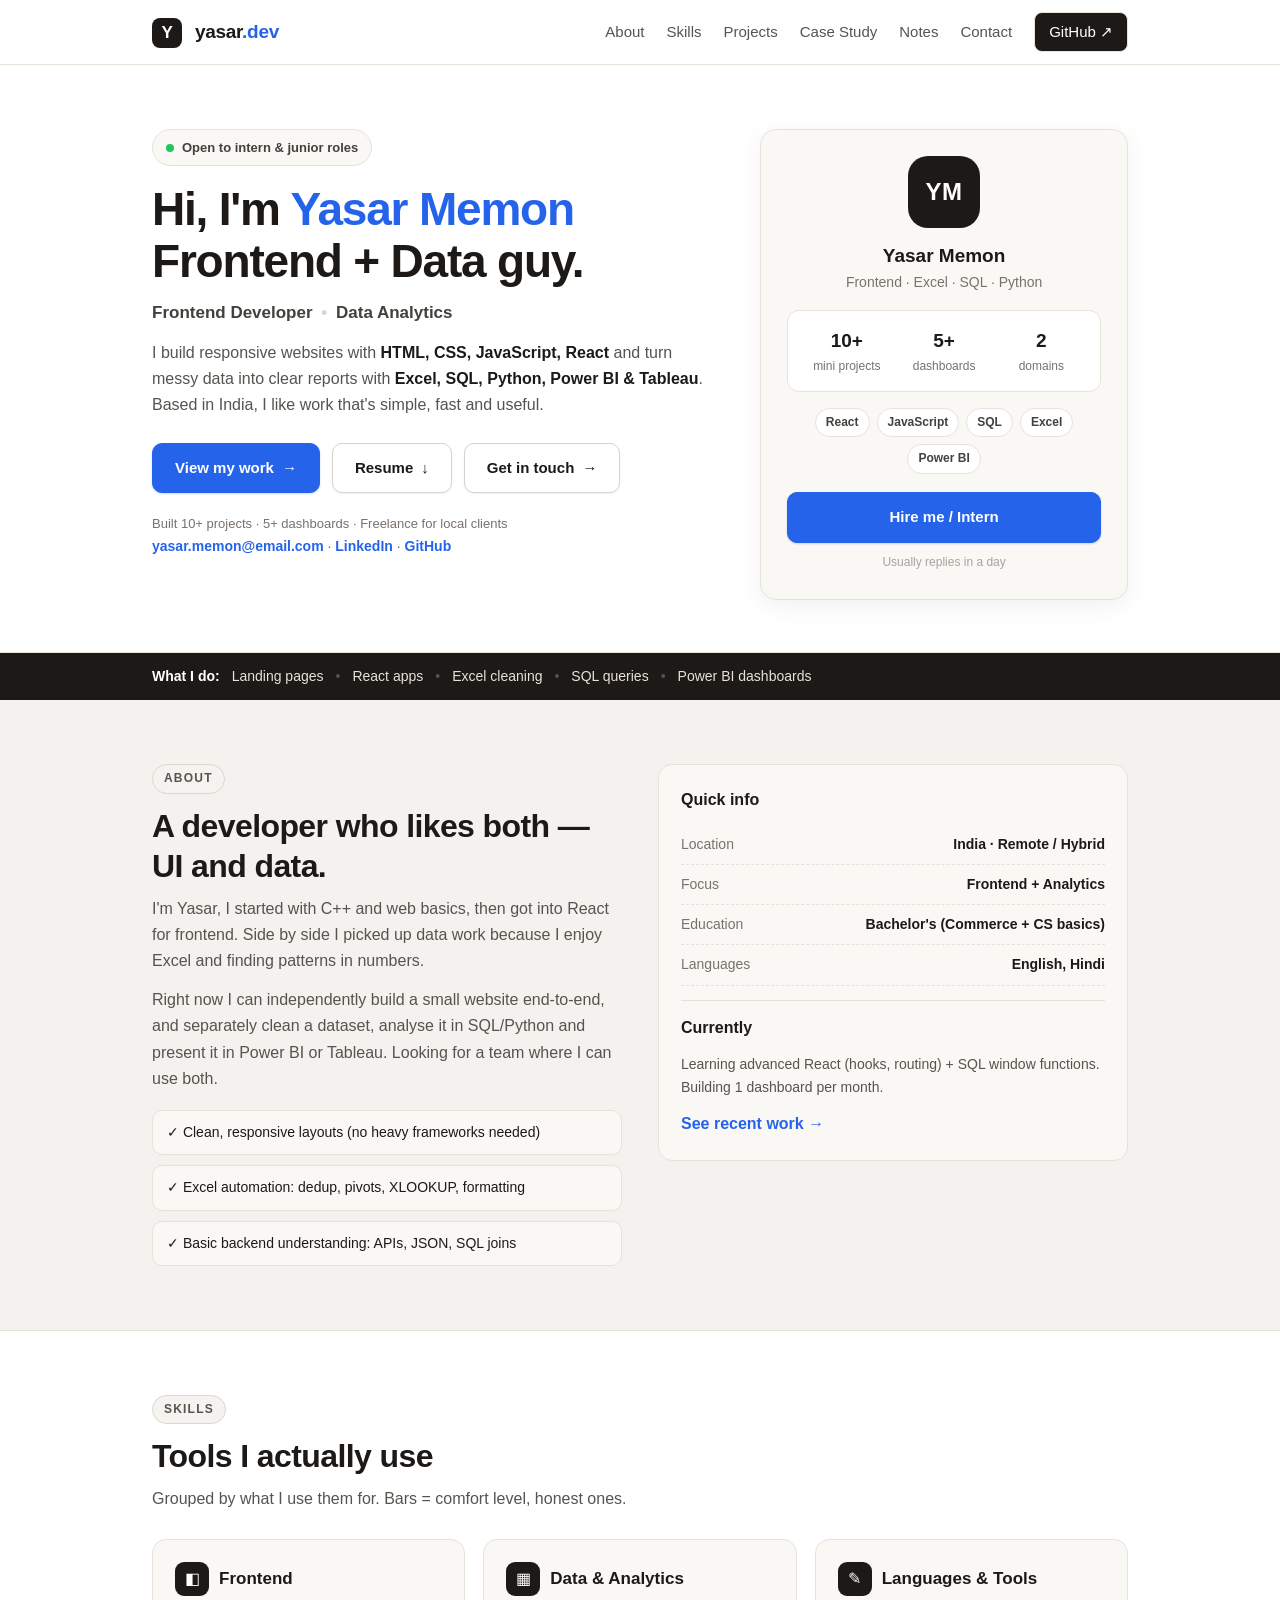
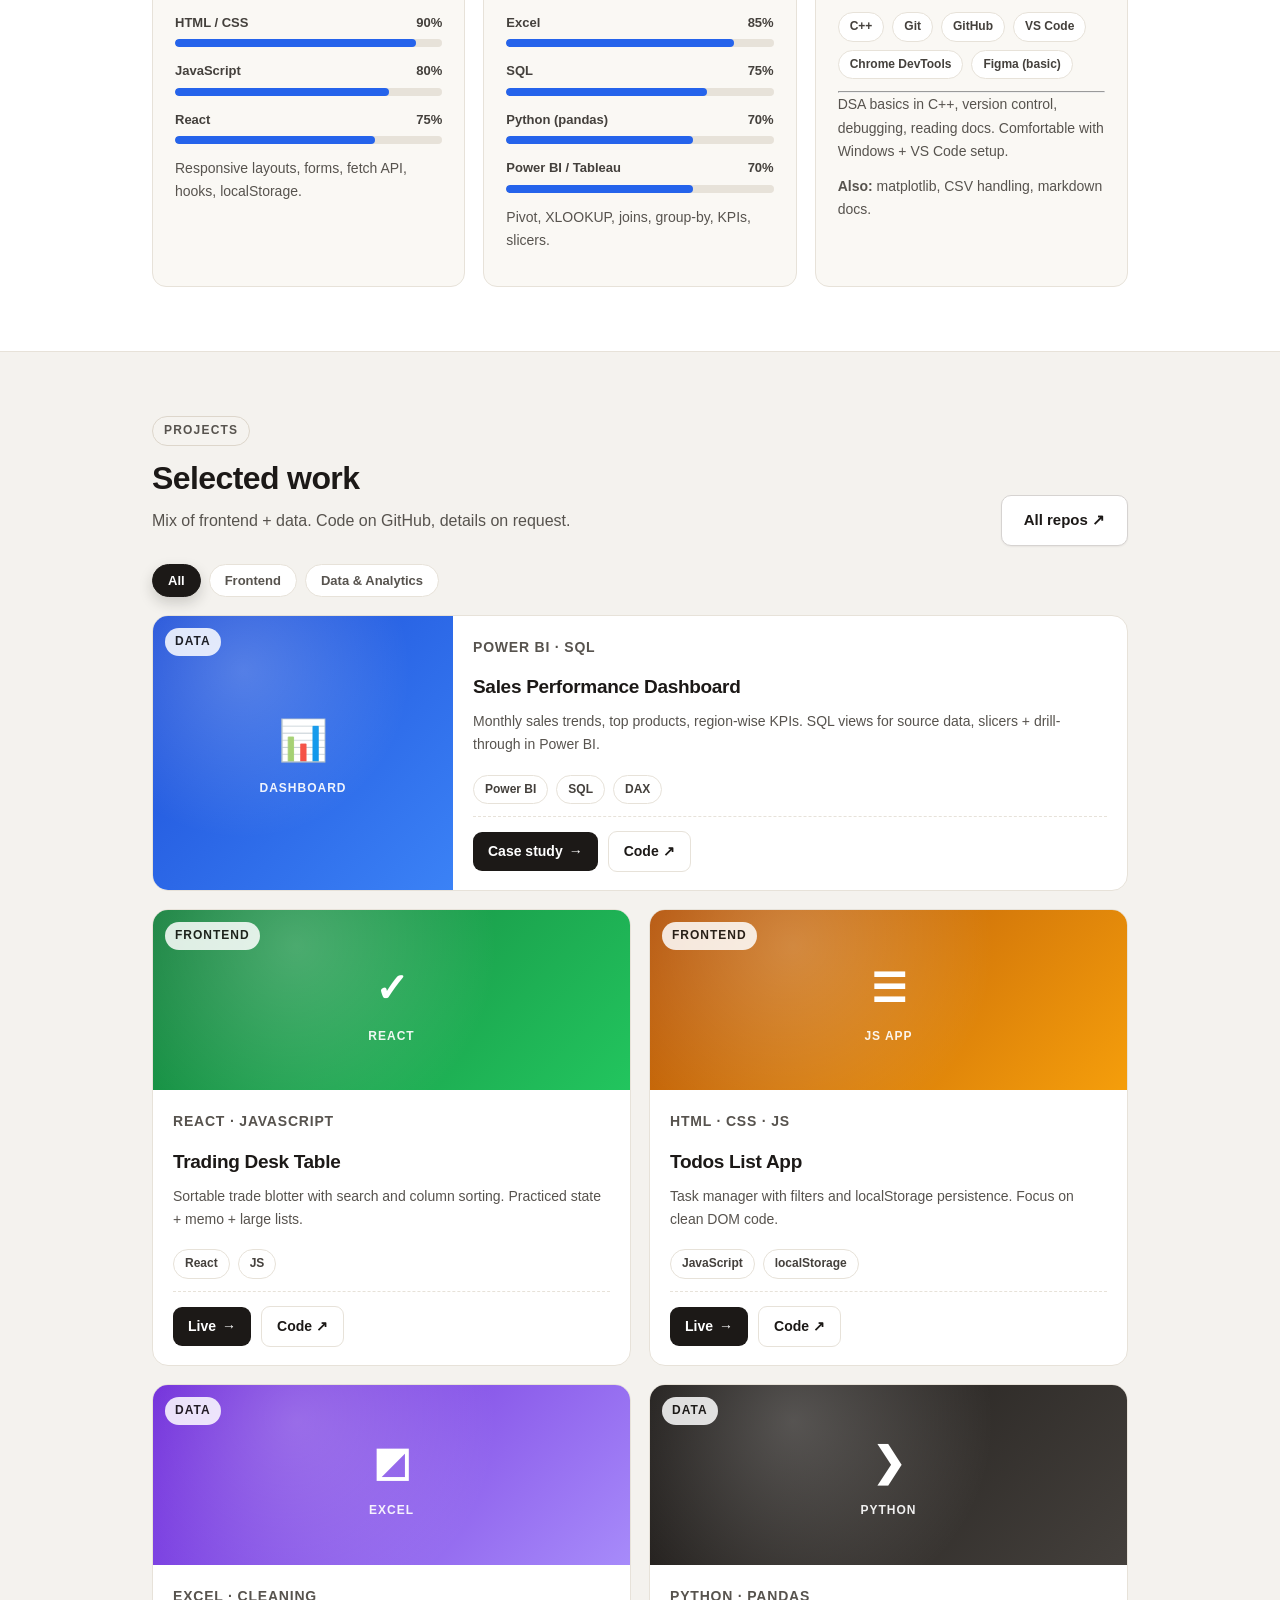
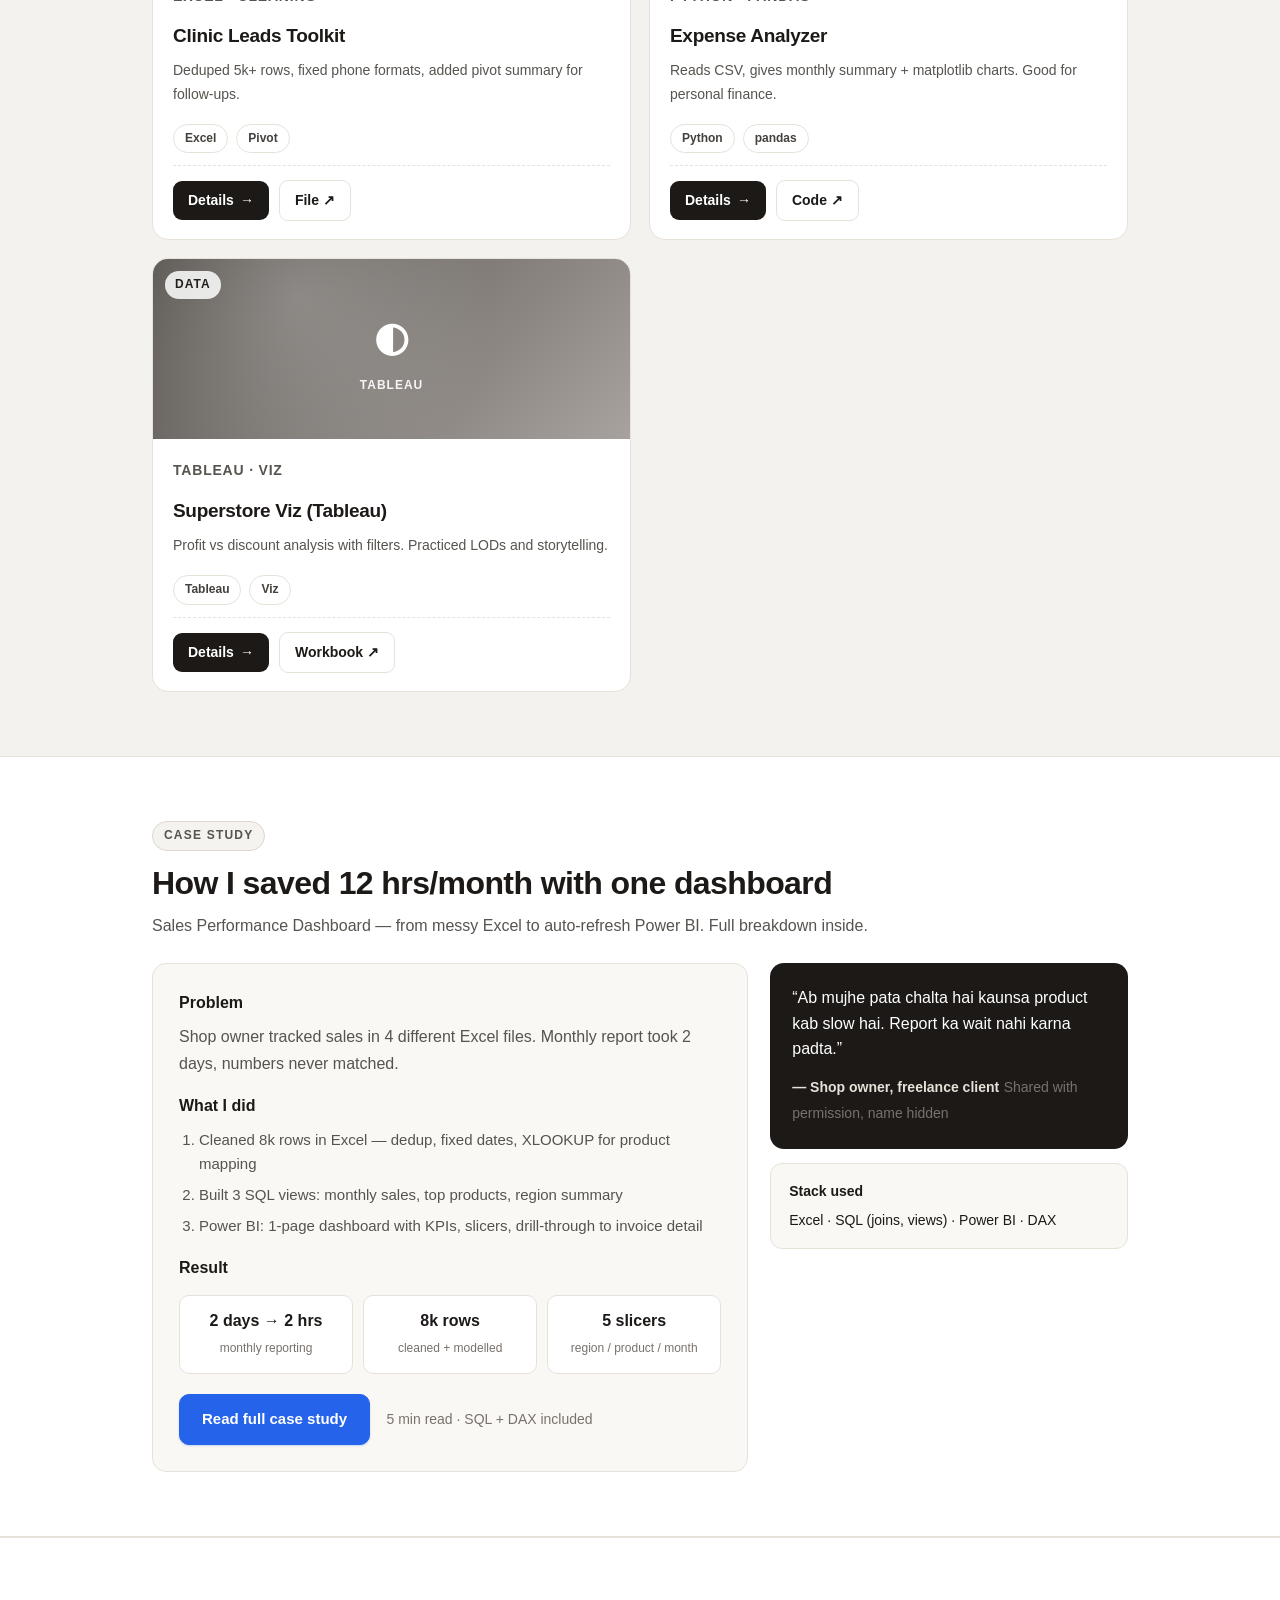
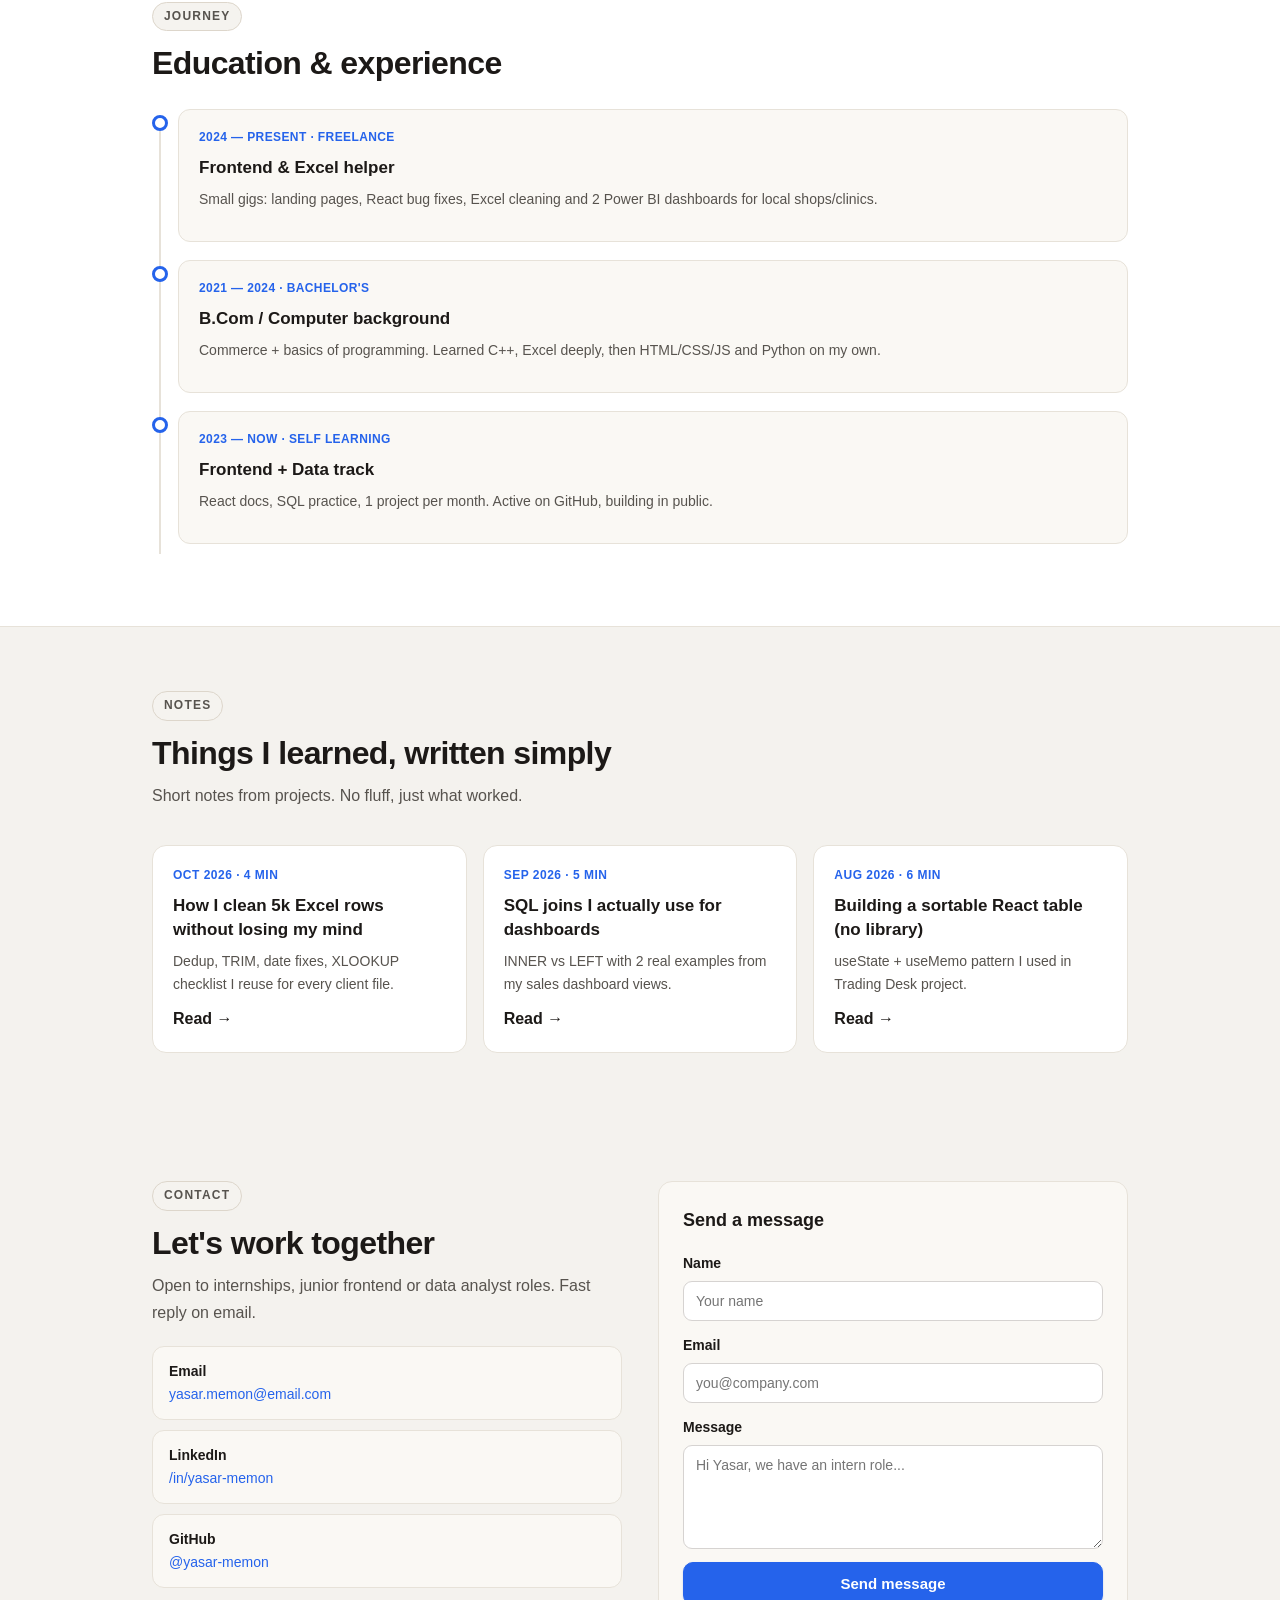
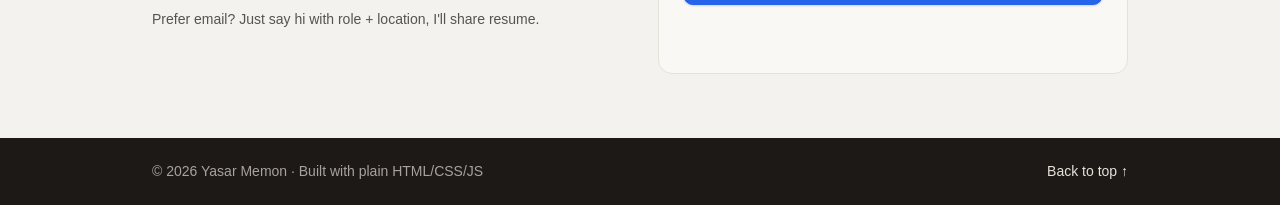
==== commit e3dca7e2: "revert to v5 (warm palette version) - v6 was too much" ====
--- a/index.html
+++ b/index.html
@@ -1,487 +1,405 @@
 <!DOCTYPE html>
 <html lang="en">
 <head>
-<meta charset="UTF-8">
-<meta name="viewport" content="width=device-width, initial-scale=1.0">
-<title>Yasar Memon — Frontend Developer & Data Analyst</title>
-<meta name="description" content="Yasar Memon — Frontend Developer (React, JavaScript) with Data Analytics skills (Excel, SQL, Python, Power BI, Tableau). Open to intern and junior roles.">
-<meta name="theme-color" content="#f2efe9">
-<link rel="stylesheet" href="style.css">
+  <meta charset="UTF-8">
+  <meta name="viewport" content="width=device-width, initial-scale=1.0">
+  <title>Yasar Memon — Frontend Developer & Data Analyst</title>
+  <meta name="description" content="Yasar Memon — Frontend Developer (React, JavaScript) with Data Analytics skills (Excel, SQL, Python, Power BI, Tableau).">
+  <link rel="stylesheet" href="style.css">
 </head>
 <body>
 
-<header class="nav" id="navbar">
-  <div class="wrap nav-inner">
-    <a href="#top" class="logo"><span class="logo-box">Y</span> yasar<em>.dev</em></a>
-    <button class="menu-btn" id="menuBtn" aria-label="Open menu">☰</button>
-    <nav class="nav-links" id="navLinks">
-      <a href="#about">About</a>
-      <a href="#skills">Skills</a>
-      <a href="#projects">Projects</a>
-      <a href="#case-study">Case Study</a>
-      <a href="#journey">Journey</a>
-      <a href="#notes">Notes</a>
-      <a href="#contact">Contact</a>
-      <a href="https://github.com/yasar-memon" target="_blank" rel="noopener" class="btn-nav">GitHub</a>
-    </nav>
-  </div>
-</header>
-
-<main id="top">
-
-  <!-- hero -->
-  <section class="hero">
-    <div class="wrap hero-grid">
-      <div>
-        <span class="badge mono"><span class="dot"></span> Open to intern &amp; junior roles</span>
-        <h1>Yasar Memon<span>Frontend developer who also does data.</span></h1>
-        <p class="lead">
-          I build responsive interfaces in <b>HTML, CSS, JavaScript and React</b>,
-          and I clean, query and visualise data with <b>Excel, SQL, Python, Power BI and Tableau</b>.
-          Based in India, working remotely.
-        </p>
-        <div class="hero-btns">
-          <a href="#projects" class="btn">View my work <span class="arr">→</span></a>
-          <a href="assets/resume.pdf" class="btn btn-outline">Resume <span class="arr">↓</span></a>
-          <a href="#contact" class="btn btn-outline">Get in touch</a>
-        </div>
-        <div class="hero-meta mono">
-          <a href="mailto:yasar.memon@email.com">yasar.memon@email.com</a>
-          <a href="https://linkedin.com/in/yasar-memon" target="_blank" rel="noopener">LinkedIn</a>
-          <a href="https://github.com/yasar-memon" target="_blank" rel="noopener">GitHub</a>
-        </div>
-      </div>
-
-      <div class="code-card">
-        <div class="code-head"><i></i><i></i><i></i><span>yasar.js</span></div>
-<pre><span class="c-k">const</span> <span class="c-f">yasar</span> = {
-  role:   <span class="c-s">"Frontend + Data Analyst"</span>,
-  stack:  [<span class="c-s">"React"</span>, <span class="c-s">"JavaScript"</span>, <span class="c-s">"SQL"</span>, <span class="c-s">"Excel"</span>],
-  tools:  [<span class="c-s">"Power BI"</span>, <span class="c-s">"Tableau"</span>, <span class="c-s">"Python"</span>, <span class="c-s">"Git"</span>],
-  based:  <span class="c-s">"India"</span>,
-  openTo: [<span class="c-s">"intern"</span>, <span class="c-s">"junior"</span>],
-  <span class="c-f">available</span>: <span class="c-n">true</span>,
-};</pre>
-        <div class="code-foot"><span><b>status</b> replying in ~1 day</span><span><b>focus</b> dashboards</span></div>
-      </div>
+  <!-- navbar -->
+  <header class="nav" id="navbar">
+    <div class="wrap nav-inner">
+      <a href="#top" class="logo"><span class="logo-box">Y</span> yasar<span class="logo-dot">.dev</span></a>
+      <button class="menu-btn" id="menuBtn" aria-label="Menu">☰</button>
+      <nav class="nav-links" id="navLinks">
+        <a href="#about">About</a>
+        <a href="#skills">Skills</a>
+        <a href="#projects">Projects</a>
+        <a href="#case-study">Case Study</a>
+        <a href="#notes">Notes</a>
+        <a href="#contact">Contact</a>
+        <a href="https://github.com/yasar-memon" target="_blank" rel="noopener" class="btn-small">GitHub ↗</a>
+      </nav>
     </div>
-  </section>
-
-  <!-- stats -->
-  <div class="strip">
-    <div class="strip-inner">
-      <div class="st"><b>10+</b><span>mini projects</span></div>
-      <div class="st"><b>5+</b><span>dashboards built</span></div>
-      <div class="st"><b>8k+</b><span>rows cleaned</span></div>
-      <div class="st"><b>2</b><span>domains combined</span></div>
+  </header>
+
+  <main id="top">
+    <!-- hero -->
+    <section class="hero">
+      <div class="wrap hero-grid">
+        <div class="hero-left">
+          <span class="badge"><span class="dot"></span> Open to intern & junior roles</span>
+          <h1>Hi, I'm <span class="hl">Yasar Memon</span><br>Frontend + Data guy.</h1>
+          <p class="role">Frontend Developer <span>•</span> Data Analytics</p>
+          <p class="intro">
+            I build responsive websites with <b>HTML, CSS, JavaScript, React</b> and
+            turn messy data into clear reports with <b>Excel, SQL, Python, Power BI & Tableau</b>.
+            Based in India, I like work that's simple, fast and useful.
+          </p>
+          <div class="hero-btns">
+            <a href="#projects" class="btn">View my work <span class="arr">→</span></a>
+            <a href="assets/resume.pdf" class="btn btn-outline">Resume <span class="arr">↓</span></a>
+            <a href="#contact" class="btn btn-outline">Get in touch <span class="arr">→</span></a>
+          </div>
+          <p class="proof">Built 10+ projects · 5+ dashboards · Freelance for local clients</p>
+          <div class="hero-meta">
+            <a href="mailto:yasar.memon@email.com">yasar.memon@email.com</a>
+            <span>·</span>
+            <a href="https://linkedin.com/in/yasar-memon" target="_blank" rel="noopener">LinkedIn</a>
+            <span>·</span>
+            <a href="https://github.com/yasar-memon" target="_blank" rel="noopener">GitHub</a>
+          </div>
+        </div>
+
+        <div class="hero-right">
+          <div class="profile-card">
+            <div class="avatar">YM</div>
+            <h3>Yasar Memon</h3>
+            <p class="muted">Frontend · Excel · SQL · Python</p>
+            <div class="stats">
+              <div><b>10+</b><span>mini projects</span></div>
+              <div><b>5+</b><span>dashboards</span></div>
+              <div><b>2</b><span>domains</span></div>
+            </div>
+            <div class="stack">
+              <span>React</span><span>JavaScript</span><span>SQL</span><span>Excel</span><span>Power BI</span>
+            </div>
+            <a href="#contact" class="btn btn-block">Hire me / Intern</a>
+            <p class="note">Usually replies in a day</p>
+          </div>
+        </div>
+      </div>
+    </section>
+
+    <!-- strip -->
+    <div class="strip">
+      <div class="wrap strip-inner">
+        <span>What I do:</span>
+        <span>Landing pages</span><i>•</i>
+        <span>React apps</span><i>•</i>
+        <span>Excel cleaning</span><i>•</i>
+        <span>SQL queries</span><i>•</i>
+        <span>Power BI dashboards</span>
+      </div>
     </div>
-  </div>
-
-  <!-- about -->
-  <section id="about" class="section reveal">
-    <div class="wrap grid-2">
-      <div class="prose">
-        <span class="eyebrow">About</span>
-        <h2>I like the part where design meets data.</h2>
-        <p>
-          I started with C++ in college, drifted into web, and ended up doing both frontend
-          and analytics because I enjoy the same thing in each: making something messy
-          understandable.
-        </p>
-        <p>
-          On the frontend side I build small, fast sites with React and plain JavaScript —
-          no over-engineering, things that load quickly and are easy to maintain. On the
-          data side I clean files in Excel, write the SQL that pulls the right numbers,
-          and put them in a dashboard someone will actually open.
-        </p>
-        <div class="checks">
-          <div>Clean responsive layouts, semantic HTML, no heavy frameworks</div>
-          <div>Excel automation: dedup, pivots, XLOOKUP, formatting</div>
-          <div>SQL joins, views and window functions; Python with pandas</div>
-          <div>Dashboards in Power BI and Tableau from messy source data</div>
-        </div>
-      </div>
-
-      <div class="facts">
-        <div class="fact"><span>Location</span><b>India · Remote / Hybrid</b></div>
-        <div class="fact"><span>Focus</span><b>Frontend &amp; Analytics</b></div>
-        <div class="fact"><span>Education</span><b>Bachelor's · Commerce + CS</b></div>
-        <div class="fact"><span>Languages</span><b>English, Hindi</b></div>
-        <div class="fact-block">
-          <span class="mono">Currently</span>
-          <p>Working through advanced React patterns and SQL window functions. Building one dashboard a month and writing it up under Notes.</p>
-          <a href="#notes" class="btn btn-outline" style="padding:9px 16px;font-size:13.5px">Read my notes</a>
-        </div>
-      </div>
+
+    <!-- about -->
+    <section id="about" class="section reveal">
+      <div class="wrap grid-2">
+        <div>
+          <p class="eyebrow">About</p>
+          <h2>A developer who likes both — UI and data.</h2>
+          <p>
+            I'm Yasar, I started with C++ and web basics, then got into React for
+            frontend. Side by side I picked up data work because I enjoy Excel and
+            finding patterns in numbers.
+          </p>
+          <p>
+            Right now I can independently build a small website end-to-end, and
+            separately clean a dataset, analyse it in SQL/Python and present it in
+            Power BI or Tableau. Looking for a team where I can use both.
+          </p>
+          <div class="check-list">
+            <div>✓ Clean, responsive layouts (no heavy frameworks needed)</div>
+            <div>✓ Excel automation: dedup, pivots, XLOOKUP, formatting</div>
+            <div>✓ Basic backend understanding: APIs, JSON, SQL joins</div>
+          </div>
+        </div>
+        <div>
+          <div class="info-box">
+            <h3>Quick info</h3>
+            <div class="info-row"><span>Location</span><b>India · Remote / Hybrid</b></div>
+            <div class="info-row"><span>Focus</span><b>Frontend + Analytics</b></div>
+            <div class="info-row"><span>Education</span><b>Bachelor's (Commerce + CS basics)</b></div>
+            <div class="info-row"><span>Languages</span><b>English, Hindi</b></div>
+            <hr>
+            <h3>Currently</h3>
+            <p class="muted small">Learning advanced React (hooks, routing) + SQL window functions. Building 1 dashboard per month.</p>
+            <a href="#projects" class="link">See recent work →</a>
+          </div>
+        </div>
+      </div>
+    </section>
+
+    <!-- skills -->
+    <section id="skills" class="section alt reveal">
+      <div class="wrap">
+        <p class="eyebrow">Skills</p>
+        <h2>Tools I actually use</h2>
+        <p class="muted">Grouped by what I use them for. Bars = comfort level, honest ones.</p>
+
+        <div class="skills-grid">
+          <div class="skill-card">
+            <div class="skill-head"><span class="icon">◧</span><h3>Frontend</h3></div>
+            <div class="bar-row"><div class="bar-top"><span>HTML / CSS</span><span>90%</span></div><div class="bar"><i style="width:90%"></i></div></div>
+            <div class="bar-row"><div class="bar-top"><span>JavaScript</span><span>80%</span></div><div class="bar"><i style="width:80%"></i></div></div>
+            <div class="bar-row"><div class="bar-top"><span>React</span><span>75%</span></div><div class="bar"><i style="width:75%"></i></div></div>
+            <p class="small muted">Responsive layouts, forms, fetch API, hooks, localStorage.</p>
+          </div>
+
+          <div class="skill-card">
+            <div class="skill-head"><span class="icon">▦</span><h3>Data & Analytics</h3></div>
+            <div class="bar-row"><div class="bar-top"><span>Excel</span><span>85%</span></div><div class="bar"><i style="width:85%"></i></div></div>
+            <div class="bar-row"><div class="bar-top"><span>SQL</span><span>75%</span></div><div class="bar"><i style="width:75%"></i></div></div>
+            <div class="bar-row"><div class="bar-top"><span>Python (pandas)</span><span>70%</span></div><div class="bar"><i style="width:70%"></i></div></div>
+            <div class="bar-row"><div class="bar-top"><span>Power BI / Tableau</span><span>70%</span></div><div class="bar"><i style="width:70%"></i></div></div>
+            <p class="small muted">Pivot, XLOOKUP, joins, group-by, KPIs, slicers.</p>
+          </div>
+
+          <div class="skill-card">
+            <div class="skill-head"><span class="icon">✎</span><h3>Languages & Tools</h3></div>
+            <div class="tags">
+              <span class="tag">C++</span>
+              <span class="tag">Git</span>
+              <span class="tag">GitHub</span>
+              <span class="tag">VS Code</span>
+              <span class="tag">Chrome DevTools</span>
+              <span class="tag">Figma (basic)</span>
+            </div>
+            <hr>
+            <p class="small muted">DSA basics in C++, version control, debugging, reading docs. Comfortable with Windows + VS Code setup.</p>
+            <p class="small"><b>Also:</b> matplotlib, CSV handling, markdown docs.</p>
+          </div>
+        </div>
+      </div>
+    </section>
+
+    <!-- projects -->
+    <section id="projects" class="section reveal">
+      <div class="wrap">
+        <div class="sec-head">
+          <div>
+            <p class="eyebrow">Projects</p>
+            <h2>Selected work</h2>
+            <p class="muted">Mix of frontend + data. Code on GitHub, details on request.</p>
+          </div>
+          <a href="https://github.com/yasar-memon" target="_blank" rel="noopener" class="btn btn-outline">All repos ↗</a>
+        </div>
+
+        <div class="filter-bar" id="filterBar">
+          <button class="filter-btn active" data-filter="all">All</button>
+          <button class="filter-btn" data-filter="frontend">Frontend</button>
+          <button class="filter-btn" data-filter="data">Data & Analytics</button>
+        </div>
+
+        <div class="projects-grid" id="projectsGrid">
+          <div class="card featured" data-cat="data">
+            <div class="thumb t-blue"><span class="cat-pill">Data</span>📊<span>Dashboard</span></div>
+            <div class="card-body">
+              <p class="kicker">Power BI · SQL</p>
+              <h3>Sales Performance Dashboard</h3>
+              <p>Monthly sales trends, top products, region-wise KPIs. SQL views for source data, slicers + drill-through in Power BI.</p>
+              <div class="tags"><span class="tag">Power BI</span><span class="tag">SQL</span><span class="tag">DAX</span></div>
+              <div class="card-foot"><a class="btn-link" href="case-study-sales.html">Case study <span>→</span></a><a class="btn-link ghost" href="https://github.com/yasar-memon">Code ↗</a></div>
+            </div>
+          </div>
+
+          <div class="card" data-cat="frontend">
+            <div class="thumb t-green"><span class="cat-pill">Frontend</span>✓<span>React</span></div>
+            <div class="card-body">
+              <p class="kicker">React · JavaScript</p>
+              <h3>Trading Desk Table</h3>
+              <p>Sortable trade blotter with search and column sorting. Practiced state + memo + large lists.</p>
+              <div class="tags"><span class="tag">React</span><span class="tag">JS</span></div>
+              <div class="card-foot"><a class="btn-link" href="https://github.com/yasar-memon">Live <span>→</span></a><a class="btn-link ghost" href="https://github.com/yasar-memon">Code ↗</a></div>
+            </div>
+          </div>
+
+          <div class="card" data-cat="frontend">
+            <div class="thumb t-yellow"><span class="cat-pill">Frontend</span>☰<span>JS App</span></div>
+            <div class="card-body">
+              <p class="kicker">HTML · CSS · JS</p>
+              <h3>Todos List App</h3>
+              <p>Task manager with filters and localStorage persistence. Focus on clean DOM code.</p>
+              <div class="tags"><span class="tag">JavaScript</span><span class="tag">localStorage</span></div>
+              <div class="card-foot"><a class="btn-link" href="https://github.com/yasar-memon">Live <span>→</span></a><a class="btn-link ghost" href="https://github.com/yasar-memon">Code ↗</a></div>
+            </div>
+          </div>
+
+          <div class="card" data-cat="data">
+            <div class="thumb t-purple"><span class="cat-pill">Data</span>◩<span>Excel</span></div>
+            <div class="card-body">
+              <p class="kicker">Excel · Cleaning</p>
+              <h3>Clinic Leads Toolkit</h3>
+              <p>Deduped 5k+ rows, fixed phone formats, added pivot summary for follow-ups.</p>
+              <div class="tags"><span class="tag">Excel</span><span class="tag">Pivot</span></div>
+              <div class="card-foot"><a class="btn-link" href="https://github.com/yasar-memon">Details <span>→</span></a><a class="btn-link ghost" href="https://github.com/yasar-memon">File ↗</a></div>
+            </div>
+          </div>
+
+          <div class="card" data-cat="data">
+            <div class="thumb t-dark"><span class="cat-pill">Data</span>❯<span>Python</span></div>
+            <div class="card-body">
+              <p class="kicker">Python · pandas</p>
+              <h3>Expense Analyzer</h3>
+              <p>Reads CSV, gives monthly summary + matplotlib charts. Good for personal finance.</p>
+              <div class="tags"><span class="tag">Python</span><span class="tag">pandas</span></div>
+              <div class="card-foot"><a class="btn-link" href="https://github.com/yasar-memon">Details <span>→</span></a><a class="btn-link ghost" href="https://github.com/yasar-memon">Code ↗</a></div>
+            </div>
+          </div>
+
+          <div class="card" data-cat="data">
+            <div class="thumb t-grey"><span class="cat-pill">Data</span>◐<span>Tableau</span></div>
+            <div class="card-body">
+              <p class="kicker">Tableau · Viz</p>
+              <h3>Superstore Viz (Tableau)</h3>
+              <p>Profit vs discount analysis with filters. Practiced LODs and storytelling.</p>
+              <div class="tags"><span class="tag">Tableau</span><span class="tag">Viz</span></div>
+              <div class="card-foot"><a class="btn-link" href="https://github.com/yasar-memon">Details <span>→</span></a><a class="btn-link ghost" href="https://github.com/yasar-memon">Workbook ↗</a></div>
+            </div>
+          </div>
+        </div>
+      </div>
+    </section>
+
+    <!-- featured case study -->
+    <section id="case-study" class="section alt reveal">
+      <div class="wrap">
+        <p class="eyebrow">Case study</p>
+        <h2>How I saved 12 hrs/month with one dashboard</h2>
+        <p class="muted">Sales Performance Dashboard — from messy Excel to auto-refresh Power BI. Full breakdown inside.</p>
+
+        <div class="cs-grid">
+          <div class="cs-main">
+            <h3>Problem</h3>
+            <p>Shop owner tracked sales in 4 different Excel files. Monthly report took 2 days, numbers never matched.</p>
+            <h3>What I did</h3>
+            <ol class="cs-list">
+              <li>Cleaned 8k rows in Excel — dedup, fixed dates, XLOOKUP for product mapping</li>
+              <li>Built 3 SQL views: monthly sales, top products, region summary</li>
+              <li>Power BI: 1-page dashboard with KPIs, slicers, drill-through to invoice detail</li>
+            </ol>
+            <h3>Result</h3>
+            <div class="metrics">
+              <div><b>2 days → 2 hrs</b><span>monthly reporting</span></div>
+              <div><b>8k rows</b><span>cleaned + modelled</span></div>
+              <div><b>5 slicers</b><span>region / product / month</span></div>
+            </div>
+            <a href="case-study-sales.html" class="btn">Read full case study</a>
+            <span class="muted small" style="margin-left:12px">5 min read · SQL + DAX included</span>
+          </div>
+          <div class="cs-side">
+            <div class="quote-card">
+              <p>“Ab mujhe pata chalta hai kaunsa product kab slow hai. Report ka wait nahi karna padta.”</p>
+              <b>— Shop owner, freelance client</b>
+              <span class="muted small">Shared with permission, name hidden</span>
+            </div>
+            <div class="mini-list">
+              <b>Stack used</b>
+              <span>Excel · SQL (joins, views) · Power BI · DAX</span>
+            </div>
+          </div>
+        </div>
+      </div>
+    </section>
+
+    <!-- journey -->
+    <section id="journey" class="section alt reveal">
+      <div class="wrap">
+        <p class="eyebrow">Journey</p>
+        <h2>Education & experience</h2>
+        <div class="timeline">
+          <div class="t-item">
+            <span class="t-dot"></span>
+            <div class="t-box">
+              <p class="date">2024 — Present · Freelance</p>
+              <h3>Frontend & Excel helper</h3>
+              <p>Small gigs: landing pages, React bug fixes, Excel cleaning and 2 Power BI dashboards for local shops/clinics.</p>
+            </div>
+          </div>
+          <div class="t-item">
+            <span class="t-dot"></span>
+            <div class="t-box">
+              <p class="date">2021 — 2024 · Bachelor's</p>
+              <h3>B.Com / Computer background</h3>
+              <p>Commerce + basics of programming. Learned C++, Excel deeply, then HTML/CSS/JS and Python on my own.</p>
+            </div>
+          </div>
+          <div class="t-item">
+            <span class="t-dot"></span>
+            <div class="t-box">
+              <p class="date">2023 — Now · Self learning</p>
+              <h3>Frontend + Data track</h3>
+              <p>React docs, SQL practice, 1 project per month. Active on GitHub, building in public.</p>
+            </div>
+          </div>
+        </div>
+      </div>
+    </section>
+
+    <!-- notes / blog -->
+    <section id="notes" class="section reveal">
+      <div class="wrap">
+        <div class="sec-head">
+          <div>
+            <p class="eyebrow">Notes</p>
+            <h2>Things I learned, written simply</h2>
+            <p class="muted">Short notes from projects. No fluff, just what worked.</p>
+          </div>
+        </div>
+        <div class="blog-grid">
+          <a class="blog-card" href="blog/excel-cleaning.html">
+            <p class="date">Oct 2026 · 4 min</p>
+            <h3>How I clean 5k Excel rows without losing my mind</h3>
+            <p>Dedup, TRIM, date fixes, XLOOKUP checklist I reuse for every client file.</p>
+            <span class="link">Read →</span>
+          </a>
+          <a class="blog-card" href="blog/sql-joins.html">
+            <p class="date">Sep 2026 · 5 min</p>
+            <h3>SQL joins I actually use for dashboards</h3>
+            <p>INNER vs LEFT with 2 real examples from my sales dashboard views.</p>
+            <span class="link">Read →</span>
+          </a>
+          <a class="blog-card" href="blog/react-table.html">
+            <p class="date">Aug 2026 · 6 min</p>
+            <h3>Building a sortable React table (no library)</h3>
+            <p>useState + useMemo pattern I used in Trading Desk project.</p>
+            <span class="link">Read →</span>
+          </a>
+        </div>
+      </div>
+    </section>
+
+    <!-- contact -->
+    <section id="contact" class="section reveal">
+      <div class="wrap grid-2">
+        <div>
+          <p class="eyebrow">Contact</p>
+          <h2>Let's work together</h2>
+          <p class="muted">Open to internships, junior frontend or data analyst roles. Fast reply on email.</p>
+          <div class="contact-cards">
+            <a class="c-card" href="mailto:yasar.memon@email.com"><b>Email</b><span>yasar.memon@email.com</span></a>
+            <a class="c-card" href="https://linkedin.com/in/yasar-memon" target="_blank" rel="noopener"><b>LinkedIn</b><span>/in/yasar-memon</span></a>
+            <a class="c-card" href="https://github.com/yasar-memon" target="_blank" rel="noopener"><b>GitHub</b><span>@yasar-memon</span></a>
+          </div>
+          <p class="small muted">Prefer email? Just say hi with role + location, I'll share resume.</p>
+        </div>
+        <div>
+          <form id="contactForm" class="contact-form">
+            <h3>Send a message</h3>
+            <label>Name<input type="text" id="name" placeholder="Your name"></label>
+            <label>Email<input type="email" id="email" placeholder="you@company.com"></label>
+            <label>Message<textarea id="message" rows="5" placeholder="Hi Yasar, we have an intern role..."></textarea></label>
+            <button type="submit" class="btn btn-block">Send message</button>
+            <p class="form-note" id="formNote"></p>
+          </form>
+        </div>
+      </div>
+    </section>
+  </main>
+
+  <footer class="footer">
+    <div class="wrap footer-inner">
+      <p>© <span id="year">2026</span> Yasar Memon · Built with plain HTML/CSS/JS</p>
+      <p><a href="#top">Back to top ↑</a></p>
     </div>
-  </section>
-
-  <!-- skills -->
-  <section id="skills" class="section alt reveal">
-    <div class="wrap">
-      <span class="eyebrow">Skills</span>
-      <h2>What I work with daily</h2>
-      <p class="lead-p">Grouped by purpose rather than by percentage. These are the tools I actually open.</p>
-
-      <div class="skills-grid">
-        <div class="skill-card">
-          <div class="skill-head"><span class="skill-num">01</span><h3>Frontend</h3></div>
-          <div class="chips">
-            <span class="chip">HTML</span><span class="chip">CSS</span>
-            <span class="chip">JavaScript</span><span class="chip">React</span>
-          </div>
-          <p>Responsive layouts, forms and validation, fetch/API handling, hooks, component structure, localStorage.</p>
-        </div>
-
-        <div class="skill-card">
-          <div class="skill-head"><span class="skill-num">02</span><h3>Data &amp; Analytics</h3></div>
-          <div class="chips">
-            <span class="chip">Excel</span><span class="chip">SQL</span>
-            <span class="chip">Python</span><span class="chip">Power BI</span>
-            <span class="chip">Tableau</span>
-          </div>
-          <p>Pivot tables, XLOOKUP, data cleaning, joins and views, pandas for analysis, DAX measures and slicers.</p>
-        </div>
-
-        <div class="skill-card">
-          <div class="skill-head"><span class="skill-num">03</span><h3>Languages &amp; Tools</h3></div>
-          <div class="chips">
-            <span class="chip">C++</span><span class="chip">Git</span>
-            <span class="chip">GitHub</span><span class="chip">VS Code</span>
-            <span class="chip">Chrome DevTools</span>
-          </div>
-          <p>DSA basics in C++, version control, debugging, reading documentation. Also matplotlib, CSV handling and markdown docs.</p>
-        </div>
-      </div>
-    </div>
-  </section>
-
-  <!-- projects -->
-  <section id="projects" class="section reveal">
-    <div class="wrap">
-      <div class="sec-head">
-        <div>
-          <span class="eyebrow">Projects</span>
-          <h2>Selected work</h2>
-          <p class="lead-p">A mix of frontend and data work. Every preview below is drawn in CSS — no screenshots.</p>
-        </div>
-        <a href="https://github.com/yasar-memon" target="_blank" rel="noopener" class="btn btn-outline">All repos</a>
-      </div>
-
-      <div class="filter-bar" id="filterBar">
-        <button class="filter-btn active" data-filter="all">All</button>
-        <button class="filter-btn" data-filter="frontend">Frontend</button>
-        <button class="filter-btn" data-filter="data">Data &amp; Analytics</button>
-      </div>
-
-      <div class="projects-grid" id="projectsGrid">
-
-        <div class="card featured" data-cat="data">
-          <div class="mock">
-            <div class="mock-bar"><i></i><i></i><i></i><span>powerbi · sales_overview</span></div>
-            <div class="mock-in">
-              <div class="mock-kpis">
-                <div><b>₹4.2L</b><span>Revenue</span></div>
-                <div><b>+18%</b><span>MoM</span></div>
-                <div><b>312</b><span>Bills</span></div>
-              </div>
-              <div class="mock-chart">
-                <i style="height:38%"></i><i style="height:52%"></i><i style="height:44%"></i>
-                <i style="height:66%"></i><i style="height:58%"></i><i style="height:79%"></i>
-                <i style="height:71%"></i><i style="height:92%"></i>
-              </div>
-            </div>
-          </div>
-          <div class="card-body">
-            <span class="mono">Power BI · SQL · DAX</span>
-            <h3>Sales Performance Dashboard</h3>
-            <p>Replaced four messy Excel files with one live dashboard. SQL views feed the model; Power BI handles KPIs, slicers and drill-through to invoice detail. Monthly reporting went from two days to two hours.</p>
-            <div class="card-foot">
-              <a class="btn-link" href="case-study-sales.html">Case study <span class="arr">→</span></a>
-              <a class="btn-link ghost" href="https://github.com/yasar-memon">Code</a>
-            </div>
-          </div>
-        </div>
-
-        <div class="card" data-cat="frontend">
-          <div class="mock">
-            <div class="mock-bar"><i></i><i></i><i></i><span>react · trading_desk</span></div>
-            <div class="mock-in">
-              <div class="mock-tbl">
-                <div class="mock-tr head"><span></span><span></span><span></span></div>
-                <div class="mock-tr"><span></span><span></span><span></span></div>
-                <div class="mock-tr"><span></span><span></span><span></span></div>
-                <div class="mock-tr"><span></span><span></span><span></span></div>
-                <div class="mock-tr"><span></span><span></span><span></span></div>
-              </div>
-            </div>
-          </div>
-          <div class="card-body">
-            <span class="mono">React · JavaScript</span>
-            <h3>Trading Desk Table</h3>
-            <p>A sortable trade blotter built without a table library. Column sorting, search and filtering using useState and useMemo, tested against a few thousand rows.</p>
-            <div class="card-foot">
-              <a class="btn-link" href="https://github.com/yasar-memon">Live <span class="arr">→</span></a>
-              <a class="btn-link ghost" href="https://github.com/yasar-memon">Code</a>
-            </div>
-          </div>
-        </div>
-
-        <div class="card" data-cat="frontend">
-          <div class="mock">
-            <div class="mock-bar"><i></i><i></i><i></i><span>index.html · todos</span></div>
-            <div class="mock-in">
-              <div class="mock-list">
-                <div class="done"><em></em><i></i></div>
-                <div class="done"><em></em><i></i></div>
-                <div><em></em><i></i></div>
-                <div><em></em><i></i></div>
-              </div>
-            </div>
-          </div>
-          <div class="card-body">
-            <span class="mono">HTML · CSS · JavaScript</span>
-            <h3>Todos List App</h3>
-            <p>A task manager focused on writing clean DOM code: add, filter, complete and delete, with everything persisted in localStorage so nothing is lost on refresh.</p>
-            <div class="card-foot">
-              <a class="btn-link" href="https://github.com/yasar-memon">Live <span class="arr">→</span></a>
-              <a class="btn-link ghost" href="https://github.com/yasar-memon">Code</a>
-            </div>
-          </div>
-        </div>
-
-        <div class="card" data-cat="data">
-          <div class="mock">
-            <div class="mock-bar"><i></i><i></i><i></i><span>excel · clinic_leads</span></div>
-            <div class="mock-in">
-              <div class="mock-sheet">
-                <i class="hd"></i><i class="hd"></i><i class="hd"></i><i class="hd"></i>
-                <i class="on"></i><i></i><i></i><i></i>
-                <i></i><i class="on"></i><i></i><i></i>
-                <i></i><i></i><i class="on"></i><i></i>
-                <i class="on"></i><i></i><i></i><i></i>
-                <i></i><i></i><i></i><i class="on"></i>
-              </div>
-            </div>
-          </div>
-          <div class="card-body">
-            <span class="mono">Excel · Data cleaning</span>
-            <h3>Clinic Leads Toolkit</h3>
-            <p>Cleaned over 5,000 lead rows for a clinic: removed duplicates, standardised phone formats and added a pivot summary so the follow-up team could see status at a glance.</p>
-            <div class="card-foot">
-              <a class="btn-link" href="https://github.com/yasar-memon">Details <span class="arr">→</span></a>
-              <a class="btn-link ghost" href="https://github.com/yasar-memon">File</a>
-            </div>
-          </div>
-        </div>
-
-        <div class="card" data-cat="data">
-          <div class="mock">
-            <div class="mock-bar"><i></i><i></i><i></i><span>expense_analyzer.py</span></div>
-            <div class="mock-in">
-              <div class="mock-line">
-                <svg viewBox="0 0 200 70" preserveAspectRatio="none">
-                  <polyline points="0,58 28,48 56,52 84,34 112,38 140,20 168,26 200,8"></polyline>
-                  <circle cx="140" cy="20" r="3"></circle>
-                </svg>
-              </div>
-            </div>
-          </div>
-          <div class="card-body">
-            <span class="mono">Python · pandas</span>
-            <h3>Expense Analyzer</h3>
-            <p>Reads a CSV of expenses, groups it by month and category, and prints a summary with matplotlib charts. Built to actually understand where the money goes.</p>
-            <div class="card-foot">
-              <a class="btn-link" href="https://github.com/yasar-memon">Details <span class="arr">→</span></a>
-              <a class="btn-link ghost" href="https://github.com/yasar-memon">Code</a>
-            </div>
-          </div>
-        </div>
-
-        <div class="card" data-cat="data">
-          <div class="mock">
-            <div class="mock-bar"><i></i><i></i><i></i><span>tableau · superstore</span></div>
-            <div class="mock-in">
-              <div class="mock-bars">
-                <i style="height:42%"></i><i style="height:66%"></i><i style="height:35%"></i>
-                <i style="height:88%"></i><i style="height:54%"></i><i style="height:72%"></i>
-                <i style="height:30%"></i><i style="height:60%"></i>
-              </div>
-            </div>
-          </div>
-          <div class="card-body">
-            <span class="mono">Tableau · Visualisation</span>
-            <h3>Superstore Profit Analysis</h3>
-            <p>Studied profit against discount across regions using the Superstore dataset, with LOD expressions and filters to narrow down which categories were actually losing money.</p>
-            <div class="card-foot">
-              <a class="btn-link" href="https://github.com/yasar-memon">Details <span class="arr">→</span></a>
-              <a class="btn-link ghost" href="https://github.com/yasar-memon">Workbook</a>
-            </div>
-          </div>
-        </div>
-
-      </div>
-    </div>
-  </section>
-
-  <!-- case study -->
-  <section id="case-study" class="section alt reveal">
-    <div class="wrap">
-      <span class="eyebrow">Case study</span>
-      <h2>How one dashboard saved 12 hours a month</h2>
-      <p class="lead-p">A walkthrough of the Sales Performance Dashboard — the problem, what I actually did, and what changed.</p>
-
-      <div class="cs-grid">
-        <div class="cs-main">
-          <h3><span class="cs-num">01</span> The problem</h3>
-          <p>A local shop tracked sales across four Excel files with different column names, duplicate bills and dates written in three different formats. Every month-end meant two days of copy-paste — and the totals still didn't match the bank.</p>
-
-          <h3><span class="cs-num">02</span> What I did</h3>
-          <ol class="cs-list">
-            <li>Cleaned 8,000+ rows in Excel — removed 400 duplicates, standardised names, converted all dates to one format, and used XLOOKUP to map product codes.</li>
-            <li>Modelled it in SQL with three views: monthly sales, top products and a regional summary.</li>
-            <li>Built a single Power BI page — four KPIs at the top, a trend line, top-5 products, and slicers for month, region and category.</li>
-          </ol>
-
-          <h3><span class="cs-num">03</span> The result</h3>
-          <p>Reporting dropped from two days to roughly two hours. The owner now checks weak products weekly instead of waiting for month-end, and two decisions came straight out of the dashboard: stop stocking two dead SKUs, and push a combo offer that was quietly outperforming.</p>
-
-          <div class="metrics">
-            <div><b>2 days → 2 hrs</b><span>monthly reporting time</span></div>
-            <div><b>8,000+</b><span>rows cleaned and modelled</span></div>
-            <div><b>1 page</b><span>replacing four spreadsheets</span></div>
-          </div>
-
-          <a href="case-study-sales.html" class="btn">Read the full case study <span class="arr">→</span></a>
-        </div>
-
-        <div class="cs-side">
-          <div class="quote">
-            <p>“Ab mujhe pata chalta hai kaunsa product kab slow chal raha hai. Report ka wait karne ki zaroorat nahi padti.”</p>
-            <b>Shop owner</b>
-            <span>Freelance client · shared with permission</span>
-          </div>
-          <div class="side-card">
-            <span class="mono">Stack used</span>
-            <p>Excel · SQL views and joins · Power BI · DAX measures. Everything runs on free tools — the dataset was small enough that no warehouse was needed.</p>
-          </div>
-        </div>
-      </div>
-    </div>
-  </section>
-
-  <!-- journey -->
-  <section id="journey" class="section reveal">
-    <div class="wrap">
-      <span class="eyebrow">Journey</span>
-      <h2>Where I've been so far</h2>
-
-      <div class="timeline">
-        <div class="t-item">
-          <span class="t-dot"></span>
-          <div class="t-card">
-            <span class="mono">2024 — Present · Freelance</span>
-            <h3>Frontend &amp; Excel work for local clients</h3>
-            <p>Small paid jobs: landing pages, React bug fixes, Excel cleanup and two Power BI dashboards for shops and a clinic. Mostly referral-based.</p>
-          </div>
-        </div>
-        <div class="t-item">
-          <span class="t-dot"></span>
-          <div class="t-card">
-            <span class="mono">2021 — 2024 · Bachelor's</span>
-            <h3>Commerce degree with computer background</h3>
-            <p>Studied commerce, picked up C++ and Excel properly during this time, then taught myself HTML, CSS, JavaScript and Python on the side.</p>
-          </div>
-        </div>
-        <div class="t-item">
-          <span class="t-dot"></span>
-          <div class="t-card">
-            <span class="mono">2023 — Now · Self-directed</span>
-            <h3>Building in public, one project a month</h3>
-            <p>Working through React docs and SQL practice, committing to GitHub regularly and writing up what I learn under Notes.</p>
-          </div>
-        </div>
-      </div>
-    </div>
-  </section>
-
-  <!-- notes -->
-  <section id="notes" class="section alt reveal">
-    <div class="wrap">
-      <span class="eyebrow">Notes</span>
-      <h2>Things I learned, written simply</h2>
-      <p class="lead-p">Short write-ups from real project problems. No fluff.</p>
-
-      <div class="blog-grid">
-        <a class="blog-card" href="blog/excel-cleaning.html">
-          <span class="mono">Oct 2026 · 4 min</span>
-          <h3>How I clean 5,000 Excel rows without losing my mind</h3>
-          <p>The exact order I work in — dedup, TRIM, date fixes, XLOOKUP — and the mistakes that break every formula later.</p>
-          <span class="blog-more">Read note <span class="arr">→</span></span>
-        </a>
-        <a class="blog-card" href="blog/sql-joins.html">
-          <span class="mono">Sep 2026 · 5 min</span>
-          <h3>SQL joins I actually use when building dashboards</h3>
-          <p>INNER vs LEFT, with two real examples from the sales views — and how to tell which one your dashboard needs.</p>
-          <span class="blog-more">Read note <span class="arr">→</span></span>
-        </a>
-        <a class="blog-card" href="blog/react-table.html">
-          <span class="mono">Aug 2026 · 6 min</span>
-          <h3>Building a sortable React table without a library</h3>
-          <p>The useState plus useMemo pattern from the Trading Desk project, and when it starts to get slow.</p>
-          <span class="blog-more">Read note <span class="arr">→</span></span>
-        </a>
-      </div>
-    </div>
-  </section>
-
-  <!-- contact -->
-  <section id="contact" class="section reveal">
-    <div class="wrap grid-2">
-      <div>
-        <span class="eyebrow">Contact</span>
-        <h2>Let's talk about a role or a project</h2>
-        <p class="lead-p">Open to internships and junior frontend or data analyst positions. Email is fastest — I usually reply within a day.</p>
-
-        <div class="contact-cards">
-          <a class="c-card" href="mailto:yasar.memon@email.com"><b>Email</b><span>yasar.memon@email.com</span></a>
-          <a class="c-card" href="https://linkedin.com/in/yasar-memon" target="_blank" rel="noopener"><b>LinkedIn</b><span>/in/yasar-memon</span></a>
-          <a class="c-card" href="https://github.com/yasar-memon" target="_blank" rel="noopener"><b>GitHub</b><span>@yasar-memon</span></a>
-        </div>
-
-        <p class="muted small">Send the role, location and tech stack if you have them — I'll come back with my resume and a couple of relevant projects.</p>
-      </div>
-
-      <form class="form" id="contactForm">
-        <span class="mono">Send a message</span>
-        <div class="field">
-          <label for="name">Your name</label>
-          <input type="text" id="name" name="name" placeholder="Priya Sharma">
-        </div>
-        <div class="field">
-          <label for="email">Your email</label>
-          <input type="email" id="email" name="email" placeholder="priya@company.com">
-        </div>
-        <div class="field">
-          <label for="message">Message</label>
-          <textarea id="message" name="message" placeholder="Hi Yasar — we have an intern role on a React team, here's what you'd be doing..."></textarea>
-        </div>
-        <button type="submit" class="btn btn-block">Send message</button>
-        <p class="form-note" id="formNote"></p>
-      </form>
-    </div>
-  </section>
-
-</main>
-
-<footer class="footer">
-  <div class="wrap footer-inner">
-    <p>© <span id="year">2026</span> Yasar Memon — built by hand with HTML, CSS and a little JavaScript</p>
-    <p><a href="#top">Back to top ↑</a></p>
-  </div>
-</footer>
-
-<button class="to-top" id="toTop" aria-label="Back to top">↑</button>
-<script src="script.js"></script>
+  </footer>
+
+  <button class="to-top" id="toTop" aria-label="Back to top">↑</button>
+
+  <script src="script.js"></script>
 </body>
-</html>+</html>
--- a/style.css
+++ b/style.css
@@ -1,326 +1,241 @@
-/* ============================================
-   Yasar Memon — portfolio
-   design system: warm paper + white surfaces
-   ============================================ */
-
-:root{
-  --bg:#f2efe9;
-  --surface:#ffffff;
-  --surface-2:#faf8f4;
-  --line:#e4ded2;
-  --line-2:#efe9de;
-  --ink:#1a1714;
-  --ink-2:#57534e;
-  --ink-3:#8a827a;
-  --accent:#1d4ed8;
-  --accent-soft:#eef2ff;
-  --ok:#15803d;
-  --r:14px;
-  --r-lg:18px;
-  --sh-1:0 1px 2px rgba(26,23,20,.04);
-  --sh-2:0 8px 24px rgba(26,23,20,.06);
-  --sh-3:0 18px 48px rgba(26,23,20,.10);
-  --sans:-apple-system,BlinkMacSystemFont,"Segoe UI",Roboto,"Helvetica Neue",Arial,sans-serif;
-  --mono:ui-monospace,SFMono-Regular,"SF Mono",Menlo,Consolas,"Liberation Mono",monospace;
+/* Yasar portfolio — clean professional theme, no framework */
+*{margin:0;padding:0;box-sizing:border-box}
+html{scroll-behavior:smooth}
+body{
+  font-family:-apple-system,BlinkMacSystemFont,"Segoe UI",Roboto,Inter,Arial,sans-serif;
+  background:#f4f2ee;color:#1c1917;line-height:1.65;font-size:16px;
 }
-
-*{margin:0;padding:0;box-sizing:border-box}
-html{scroll-behavior:smooth;-webkit-text-size-adjust:100%}
-body{font-family:var(--sans);background:var(--bg);color:var(--ink);line-height:1.6;font-size:16px;-webkit-font-smoothing:antialiased}
-a{color:var(--accent);text-decoration:none}
+a{color:#2563eb;text-decoration:none}
 a:hover{text-decoration:underline}
-.wrap{max-width:1060px;margin:0 auto;padding:0 24px}
-.muted{color:var(--ink-3)}
-.small{font-size:14px}
-
-/* ---------- mono label ---------- */
-.mono{font-family:var(--mono);font-size:12px;letter-spacing:.12em;text-transform:uppercase;font-weight:600;color:var(--ink-3)}
-
-/* ---------- nav ---------- */
-.nav{position:sticky;top:0;z-index:50;background:rgba(242,239,233,.85);backdrop-filter:blur(12px);border-bottom:1px solid transparent;transition:border-color .2s,box-shadow .2s}
-.nav.scrolled{border-bottom-color:var(--line);box-shadow:0 1px 20px rgba(26,23,20,.05)}
-.nav-inner{display:flex;align-items:center;justify-content:space-between;height:66px}
-.logo{font-weight:700;font-size:16px;letter-spacing:-.02em;color:var(--ink);display:flex;align-items:center;gap:9px}
+.wrap{max-width:1020px;margin:0 auto;padding:0 22px}
+.muted{color:#79716c}.small{font-size:14px}
+
+/* nav */
+.nav{position:sticky;top:0;z-index:20;background:rgba(255,255,255,.92);backdrop-filter:blur(8px);border-bottom:1px solid #e7e2d9;transition:box-shadow .2s}
+.nav.scrolled{box-shadow:0 4px 18px rgba(28,25,23,.08)}
+.nav-inner{display:flex;align-items:center;justify-content:space-between;height:64px}
+.logo{font-weight:800;font-size:19px;color:#1c1917;letter-spacing:-.3px}
 .logo:hover{text-decoration:none}
-.logo-box{width:28px;height:28px;background:var(--ink);color:var(--surface);border-radius:7px;display:flex;align-items:center;justify-content:center;font-size:13px;font-weight:700}
-.logo em{font-style:normal;color:var(--ink-3);font-family:var(--mono);font-size:13px}
-.nav-links{display:flex;align-items:center;gap:26px}
-.nav-links a{position:relative;font-size:14.5px;color:var(--ink-2);font-weight:500}
-.nav-links a:not(.btn):after{content:"";position:absolute;left:0;bottom:-5px;width:0;height:1.5px;background:var(--ink);transition:width .2s ease}
-.nav-links a:not(.btn):hover:after,.nav-links a.active:after{width:100%}
-.nav-links a:hover,.nav-links a.active{color:var(--ink);text-decoration:none}
-.btn-nav{border:1px solid var(--ink);background:var(--ink);color:var(--surface)!important;font-size:13.5px;font-weight:600;padding:7px 14px;border-radius:9px;transition:transform .15s,box-shadow .15s,background .15s}
-.btn-nav:hover{background:#000;text-decoration:none;transform:translateY(-1px);box-shadow:0 6px 14px rgba(26,23,20,.22)}
-.menu-btn{display:none;background:transparent;border:1px solid var(--line);border-radius:9px;width:38px;height:36px;font-size:18px;cursor:pointer;color:var(--ink)}
-
-/* ---------- buttons ---------- */
-.btn{display:inline-flex;align-items:center;justify-content:center;gap:9px;background:var(--ink);color:#fff;padding:13px 24px;border-radius:11px;border:1px solid var(--ink);font-size:15px;font-weight:600;cursor:pointer;transition:transform .16s ease,box-shadow .16s ease,background .16s}
-.btn:hover{background:#000;text-decoration:none;color:#fff;transform:translateY(-2px);box-shadow:0 10px 24px rgba(26,23,20,.2)}
-.btn:active{transform:translateY(0);box-shadow:var(--sh-1)}
-.btn .arr{transition:transform .18s ease}
-.btn:hover .arr{transform:translateX(4px)}
-.btn-outline{background:transparent;color:var(--ink);border-color:var(--line)}
-.btn-outline:hover{background:var(--surface);color:var(--ink);border-color:var(--ink-3);box-shadow:var(--sh-2)}
-.btn-block{width:100%}
-
-/* ---------- hero ---------- */
-.hero{position:relative;background:var(--surface);border-bottom:1px solid var(--line);padding:78px 0 66px;overflow:hidden}
-.hero:before{content:"";position:absolute;inset:0;background-image:radial-gradient(rgba(26,23,20,.08) 1px,transparent 1px);background-size:24px 24px;-webkit-mask-image:linear-gradient(to bottom,rgba(0,0,0,.7),transparent 72%);mask-image:linear-gradient(to bottom,rgba(0,0,0,.7),transparent 72%);pointer-events:none}
-.hero-grid{position:relative;display:grid;grid-template-columns:1.15fr .85fr;gap:52px;align-items:center}
-.badge{display:inline-flex;align-items:center;gap:9px;border:1px solid var(--line);background:var(--surface-2);border-radius:999px;padding:6px 13px;margin-bottom:26px}
-.dot{width:7px;height:7px;border-radius:50%;background:#22c55e;box-shadow:0 0 0 3px rgba(34,197,94,.18)}
-.hero h1{font-size:clamp(38px,5.2vw,60px);line-height:1.04;letter-spacing:-.035em;font-weight:700;margin-bottom:20px}
-.hero h1 span{display:block;color:var(--ink-3);font-weight:400;font-size:.44em;letter-spacing:-.02em;margin-top:14px}
-.hero .lead{font-size:17.5px;color:var(--ink-2);max-width:52ch;margin-bottom:30px}
-.hero .lead b{color:var(--ink);font-weight:600}
-.hero-btns{display:flex;gap:11px;flex-wrap:wrap}
-.hero-meta{margin-top:26px;display:flex;gap:18px;flex-wrap:wrap;align-items:center}
-.hero-meta a{color:var(--ink-2);border-bottom:1px solid var(--line);padding-bottom:2px;transition:color .15s,border-color .15s}
-.hero-meta a:hover{color:var(--ink);border-color:var(--ink);text-decoration:none}
-
-/* ---------- code card (hero right) ---------- */
-.code-card{background:#171512;border-radius:var(--r-lg);overflow:hidden;box-shadow:var(--sh-3);border:1px solid rgba(255,255,255,.08)}
-.code-head{display:flex;align-items:center;gap:7px;padding:12px 15px;border-bottom:1px solid rgba(255,255,255,.08);background:rgba(255,255,255,.03)}
-.code-head i{width:10px;height:10px;border-radius:50%;background:rgba(255,255,255,.16)}
-.code-head span{margin-left:8px;font-family:var(--mono);font-size:11.5px;color:rgba(255,255,255,.4);letter-spacing:.04em}
-.code-card pre{margin:0;padding:22px 20px 26px;font-family:var(--mono);font-size:12.8px;line-height:1.85;color:#e7e5e4;overflow-x:auto}
-.c-k{color:#c4b5fd}.c-f{color:#7dd3fc}.c-s{color:#86efac}.c-n{color:#fbbf24}.c-c{color:#6b6b6b;font-style:italic}
-.code-foot{display:flex;gap:14px;padding:11px 20px;border-top:1px solid rgba(255,255,255,.08);font-family:var(--mono);font-size:11px;color:rgba(255,255,255,.38);flex-wrap:wrap}
-.code-foot b{color:#86efac;font-weight:600}
-
-/* ---------- stats strip ---------- */
-.strip{background:var(--surface-2);border-bottom:1px solid var(--line)}
-.strip-inner{display:flex;align-items:center;gap:34px;padding:15px 24px;flex-wrap:wrap;justify-content:center}
-.strip-inner .st{display:flex;align-items:baseline;gap:7px}
-.strip-inner .st b{font-size:19px;letter-spacing:-.02em}
-.strip-inner .st span{font-size:13px;color:var(--ink-3)}
-
-/* ---------- sections ---------- */
-.section{padding:82px 0}
-.section.alt{background:var(--surface);border-top:1px solid var(--line);border-bottom:1px solid var(--line)}
-.eyebrow{font-family:var(--mono);font-size:11.5px;letter-spacing:.14em;text-transform:uppercase;color:var(--accent);display:block;margin-bottom:14px}
-.section h2{font-size:clamp(28px,3.4vw,38px);line-height:1.15;letter-spacing:-.03em;font-weight:700;margin-bottom:14px;max-width:20ch}
-.section .lead-p{font-size:17px;color:var(--ink-2);max-width:60ch}
-.grid-2{display:grid;grid-template-columns:1.05fr .95fr;gap:56px;align-items:start}
-.sec-head{display:flex;justify-content:space-between;align-items:flex-end;gap:24px}
-
-/* ---------- about ---------- */
-.prose p{color:var(--ink-2);margin-bottom:16px;font-size:16.5px}
-.prose p:last-child{margin-bottom:0}
-.checks{margin-top:28px;display:flex;flex-direction:column;gap:1px;background:var(--line-2);border:1px solid var(--line-2);border-radius:var(--r);overflow:hidden}
-.checks div{background:var(--surface-2);padding:14px 18px;font-size:14.5px;display:flex;gap:12px;align-items:flex-start}
-.checks div:before{content:"✓";color:var(--ok);font-weight:700;flex-shrink:0}
-
-.facts{background:var(--surface-2);border:1px solid var(--line);border-radius:var(--r);overflow:hidden}
-.fact{display:flex;justify-content:space-between;gap:16px;padding:15px 20px;border-bottom:1px solid var(--line-2);font-size:14.5px}
-.fact:last-child{border-bottom:0}
-.fact span{color:var(--ink-3)}
-.fact b{font-weight:600;text-align:right}
-.fact-block{padding:22px 20px;background:var(--surface-2);border-top:1px solid var(--line)}
-.fact-block .mono{display:block;margin-bottom:10px}
-.fact-block p{font-size:14.5px;color:var(--ink-2);margin-bottom:12px}
-
-/* ---------- skills ---------- */
-.skills-grid{display:grid;grid-template-columns:repeat(3,1fr);gap:18px;margin-top:40px}
-.skill-card{background:var(--surface-2);border:1px solid var(--line);border-radius:var(--r);padding:26px 24px;transition:border-color .18s,box-shadow .18s,transform .18s}
-.skill-card:hover{border-color:var(--ink-3);transform:translateY(-3px);box-shadow:var(--sh-2)}
-.skill-head{display:flex;align-items:center;gap:11px;margin-bottom:20px;padding-bottom:16px;border-bottom:1px solid var(--line)}
-.skill-num{font-family:var(--mono);font-size:11px;color:var(--ink-3)}
-.skill-card h3{font-size:16.5px;font-weight:650;letter-spacing:-.01em}
-.chips{display:flex;flex-wrap:wrap;gap:8px;margin-bottom:16px}
-.chip{font-size:13.5px;font-weight:550;background:var(--surface);border:1px solid var(--line);color:var(--ink);padding:6px 12px;border-radius:8px;transition:border-color .15s,color .15s,transform .15s}
-.chip:hover{border-color:var(--ink);transform:translateY(-1px)}
-.chip.mono{font-family:var(--mono);font-size:11.5px;letter-spacing:.06em;text-transform:uppercase;background:var(--surface);color:var(--ink-2)}
-.skill-card p{font-size:14px;color:var(--ink-3);line-height:1.65}
-
-/* ---------- projects ---------- */
-.filter-bar{display:flex;gap:8px;flex-wrap:wrap;margin:34px 0 0}
-.filter-btn{font-family:var(--mono);font-size:11.5px;letter-spacing:.1em;text-transform:uppercase;font-weight:600;border:1px solid var(--line);background:transparent;color:var(--ink-2);padding:9px 16px;border-radius:999px;cursor:pointer;transition:all .16s}
-.filter-btn:hover{border-color:var(--ink);color:var(--ink)}
-.filter-btn.active{background:var(--ink);border-color:var(--ink);color:var(--surface)}
-.projects-grid{display:grid;grid-template-columns:1fr 1fr;gap:20px;margin-top:22px}
-.card{background:var(--surface);border:1px solid var(--line);border-radius:var(--r-lg);overflow:hidden;display:flex;flex-direction:column;transition:transform .2s ease,box-shadow .2s ease,border-color .2s ease}
-.card:hover{transform:translateY(-4px);box-shadow:var(--sh-3);border-color:var(--line)}
+.logo-box{display:inline-flex;align-items:center;justify-content:center;width:30px;height:30px;background:#1c1917;color:#fff;border-radius:8px;margin-right:8px;font-size:17px}
+.logo-dot{color:#2563eb}
+.nav-links{display:flex;gap:22px;align-items:center}
+.nav-links a{color:#57534e;font-size:15px;font-weight:500}
+.nav-links a:hover,.nav-links a.active{color:#1c1917;text-decoration:none}
+.btn-small{border:1px solid #e7e2d9;padding:7px 14px;border-radius:8px;background:#1c1917;color:#fff !important;font-weight:600}
+.btn-small:hover{background:#1e293b;text-decoration:none}
+.menu-btn{display:none;background:#fff;border:1px solid #e7e2d9;border-radius:8px;font-size:20px;padding:4px 12px;cursor:pointer}
+
+/* buttons — with proper hover feel */
+.btn{position:relative;display:inline-flex;align-items:center;justify-content:center;gap:8px;background:#2563eb;color:#fff;padding:12px 22px;border-radius:10px;border:1px solid #2563eb;font-size:15px;font-weight:650;cursor:pointer;transition:transform .16s ease,box-shadow .16s ease,background .16s ease,border-color .16s;box-shadow:0 1px 2px rgba(37,99,235,.25)}
+.btn:hover{background:#1d4ed8;border-color:#1d4ed8;text-decoration:none;color:#fff;transform:translateY(-2px);box-shadow:0 8px 20px rgba(37,99,235,.28)}
+.btn:active{transform:translateY(0);box-shadow:0 2px 6px rgba(37,99,235,.25)}
+.btn:focus-visible{outline:3px solid #ddd6cb;outline-offset:2px}
+.btn .arr{transition:transform .16s ease}
+.btn:hover .arr{transform:translateX(3px)}
+.btn-outline{background:#fff;color:#1c1917;border-color:#d6d3d1;box-shadow:0 1px 2px rgba(28,25,23,.06)}
+.btn-outline:hover{background:#f4f2ee;color:#1c1917;border-color:#1c1917;box-shadow:0 8px 18px rgba(28,25,23,.12)}
+.btn-small{transition:transform .15s,box-shadow .15s,background .15s}
+.btn-small:hover{transform:translateY(-1px);box-shadow:0 6px 14px rgba(28,25,23,.25)}
+.btn-block{width:100%;text-align:center}
+/* nav links underline */
+.nav-links a{position:relative}
+.nav-links a:not(.btn-small):after{content:"";position:absolute;left:0;bottom:-4px;height:2px;width:0;background:#2563eb;transition:width .18s}
+.nav-links a:not(.btn-small):hover:after,.nav-links a.active:after{width:100%}
+/* back to top */
+.to-top{position:fixed;right:20px;bottom:20px;width:44px;height:44px;border-radius:12px;border:1px solid #e7e2d9;background:#1c1917;color:#fff;font-size:18px;cursor:pointer;opacity:0;pointer-events:none;transform:translateY(8px);transition:opacity .2s,transform .2s;z-index:30}
+.to-top.show{opacity:1;pointer-events:auto;transform:none}
+.to-top:hover{background:#1e293b}
+
+/* hero */
+.hero{background:#fff;border-bottom:1px solid #e7e2d9;padding:64px 0 52px}
+.hero-grid{display:grid;grid-template-columns:1.4fr .9fr;gap:36px;align-items:start}
+.badge{display:inline-flex;align-items:center;gap:8px;background:#faf8f4;border:1px solid #e7e2d9;color:#44403c;font-size:13px;font-weight:600;padding:7px 13px;border-radius:999px;margin-bottom:18px}
+.dot{width:8px;height:8px;background:#22c55e;border-radius:50%;display:inline-block}
+.hero h1{font-size:46px;line-height:1.12;letter-spacing:-1.2px;margin-bottom:12px}
+.hl{color:#2563eb}
+.role{font-size:17px;font-weight:700;color:#44403c;margin-bottom:12px}
+.role span{color:#d6d3d1;margin:0 4px}
+.intro{color:#57534e;max-width:560px;margin-bottom:24px}
+.intro b{color:#1c1917}
+.hero-btns{display:flex;gap:12px;margin-bottom:20px}
+.hero-meta{font-size:14px;color:#79716c}
+.hero-meta a{font-weight:600}
+
+/* profile card */
+.profile-card{background:#faf8f4;border:1px solid #e7e2d9;border-radius:16px;padding:26px;text-align:center;box-shadow:0 6px 24px rgba(28,25,23,.06)}
+.avatar{width:72px;height:72px;margin:0 auto 12px;background:#1c1917;color:#fff;font-weight:800;font-size:24px;display:flex;align-items:center;justify-content:center;border-radius:20px;letter-spacing:.5px}
+.profile-card h3{font-size:19px}
+.profile-card .muted{font-size:14px;margin-bottom:16px}
+.stats{display:flex;justify-content:space-between;background:#fff;border:1px solid #e7e2d9;border-radius:12px;padding:14px 10px;margin-bottom:16px}
+.stats div{display:flex;flex-direction:column;flex:1}
+.stats b{font-size:19px}
+.stats span{font-size:12px;color:#79716c}
+.stack{display:flex;flex-wrap:wrap;gap:7px;justify-content:center;margin-bottom:18px}
+.stack span{font-size:12px;background:#fff;border:1px solid #e7e2d9;padding:4px 10px;border-radius:999px;color:#44403c;font-weight:600}
+.note{font-size:12px;color:#a8a29e;margin-top:10px}
+
+/* strip */
+.strip{background:#1c1917;color:#e7e2d9;font-size:14px}
+.strip-inner{display:flex;gap:12px;align-items:center;padding:12px 22px;overflow-x:auto;white-space:nowrap}
+.strip-inner i{color:#57534e;font-style:normal}
+.strip-inner span:first-child{font-weight:700;color:#fff}
+
+/* sections */
+.section{padding:64px 0}
+.section.alt{background:#fff;border-top:1px solid #e7e2d9;border-bottom:1px solid #e7e2d9}
+.eyebrow{display:inline-block;font-size:12px;font-weight:800;letter-spacing:1.2px;text-transform:uppercase;color:#2563eb;background:#f5f3ef;border:1px solid #ddd6cb;padding:4px 11px;border-radius:999px;margin-bottom:12px}
+.section h2{font-size:30px;letter-spacing:-.6px;line-height:1.25;margin-bottom:10px}
+.grid-2{display:grid;grid-template-columns:1fr 1fr;gap:36px;align-items:start}
+.check-list{margin-top:18px;display:flex;flex-direction:column;gap:10px}
+.check-list div{background:#faf8f4;border:1px solid #e7e2d9;padding:10px 14px;border-radius:10px;font-size:14px}
+
+/* info box */
+.info-box{background:#faf8f4;border:1px solid #e7e2d9;border-radius:14px;padding:22px}
+.info-box h3{font-size:16px;margin-bottom:12px}
+.info-row{display:flex;justify-content:space-between;gap:12px;padding:8px 0;border-bottom:1px dashed #e7e2d9;font-size:14px}
+.info-row span{color:#79716c}
+.info-row b{text-align:right}
+.info-box hr{border:none;border-top:1px solid #e7e2d9;margin:14px 0}
+.link{font-weight:700}
+
+/* skills */
+.skills-grid{display:grid;grid-template-columns:1fr 1fr 1fr;gap:18px;margin-top:26px}
+.skill-card{background:#faf8f4;border:1px solid #e7e2d9;border-radius:14px;padding:22px}
+.skill-card:hover{border-color:#93c5fd}
+.skill-head{display:flex;align-items:center;gap:10px;margin-bottom:16px}
+.icon{width:34px;height:34px;display:flex;align-items:center;justify-content:center;background:#1c1917;color:#fff;border-radius:9px;font-size:16px}
+.skill-card h3{font-size:17px}
+.bar-row{margin-bottom:13px}
+.bar-top{display:flex;justify-content:space-between;font-size:13px;font-weight:600;color:#44403c;margin-bottom:6px}
+.bar{height:8px;background:#e7e2d9;border-radius:999px;overflow:hidden}
+.bar i{display:block;height:100%;background:#2563eb;border-radius:999px}
+.tags{display:flex;flex-wrap:wrap;gap:8px;margin:6px 0 12px}
+.tag{font-size:12px;background:#fff;border:1px solid #e7e2d9;color:#44403c;padding:4px 11px;border-radius:999px;font-weight:600}
+
+/* projects — redesigned */
+.sec-head{display:flex;justify-content:space-between;align-items:end;gap:16px;margin-bottom:8px}
+.filter-bar{display:flex;gap:8px;flex-wrap:wrap;margin:18px 0 4px}
+.filter-btn{border:1px solid #e7e2d9;background:#fff;color:#57534e;font-size:13px;font-weight:700;padding:8px 15px;border-radius:999px;cursor:pointer;transition:all .15s}
+.filter-btn:hover{border-color:#1c1917;color:#1c1917;transform:translateY(-1px)}
+.filter-btn.active{background:#1c1917;border-color:#1c1917;color:#fff;box-shadow:0 6px 14px rgba(28,25,23,.18)}
+.projects-grid{display:grid;grid-template-columns:1fr 1fr;gap:18px;margin-top:18px}
+.card{background:#fff;border:1px solid #e7e2d9;border-radius:16px;overflow:hidden;transition:transform .18s ease,box-shadow .18s ease,border-color .18s ease,opacity .25s;display:flex;flex-direction:column}
+.card:hover{transform:translateY(-5px);box-shadow:0 18px 40px rgba(28,25,23,.12);border-color:#93c5fd}
 .card.hide{display:none}
-.card.featured{grid-column:1/-1;display:grid;grid-template-columns:.85fr 1.15fr}
-.card-body{padding:24px;display:flex;flex-direction:column;flex:1}
-.card-body .mono{display:block;margin-bottom:11px;color:var(--ink-3)}
-.card-body h3{font-size:19.5px;letter-spacing:-.02em;font-weight:650;margin-bottom:10px}
-.card-body p{font-size:14.5px;color:var(--ink-2);margin-bottom:18px}
-.card-foot{margin-top:auto;padding-top:18px;border-top:1px solid var(--line-2);display:flex;gap:10px;align-items:center;flex-wrap:wrap}
-.btn-link{display:inline-flex;align-items:center;gap:7px;font-size:13.5px;font-weight:600;color:#fff;background:var(--ink);padding:9px 16px;border-radius:9px;transition:transform .15s,box-shadow .15s,background .15s}
-.btn-link:hover{background:#000;color:#fff;text-decoration:none;transform:translateY(-1px);box-shadow:0 8px 18px rgba(26,23,20,.24)}
-.btn-link:hover .arr{transform:translateX(3px)}
-.btn-link .arr{transition:transform .16s}
-.btn-link.ghost{background:transparent;color:var(--ink-2);border:1px solid var(--line)}
-.btn-link.ghost:hover{background:var(--surface-2);border-color:var(--ink-3);color:var(--ink);box-shadow:none}
-
-/* ---------- CSS mockups (drawn, not images) ---------- */
-.mock{background:var(--surface-2);border-bottom:1px solid var(--line);padding:0;position:relative;overflow:hidden;display:flex;flex-direction:column;justify-content:center;min-height:230px}
-.mock-bar{display:flex;gap:5px;align-items:center;padding:11px 14px;border-bottom:1px solid var(--line);background:var(--surface)}
-.mock-bar i{width:7px;height:7px;border-radius:50%;background:var(--line)}
-.mock-bar span{margin-left:7px;font-family:var(--mono);font-size:10px;color:var(--ink-3);letter-spacing:.05em}
-.mock-in{padding:16px 18px}
-
-/* dashboard mock */
-.mock-kpis{display:grid;grid-template-columns:repeat(3,1fr);gap:8px;margin-bottom:14px}
-.mock-kpis div{background:var(--surface);border:1px solid var(--line);border-radius:7px;padding:9px 10px}
-.mock-kpis b{display:block;font-size:14px;letter-spacing:-.02em}
-.mock-kpis span{font-family:var(--mono);font-size:8.5px;letter-spacing:.1em;text-transform:uppercase;color:var(--ink-3)}
-.mock-chart{display:flex;align-items:flex-end;gap:6px;height:78px;background:var(--surface);border:1px solid var(--line);border-radius:7px;padding:11px 12px}
-.mock-chart i{flex:1;background:var(--accent);opacity:.82;border-radius:3px 3px 1px 1px;min-height:6px}
-.mock-chart i:nth-child(3n){opacity:.45}
-.mock-chart i:last-child{background:var(--ink);opacity:1}
-
-/* table mock */
-.mock-tbl{background:var(--surface);border:1px solid var(--line);border-radius:7px;overflow:hidden}
-.mock-tr{display:flex;gap:10px;padding:8px 11px;border-bottom:1px solid var(--line-2);align-items:center}
-.mock-tr:last-child{border-bottom:0}
-.mock-tr.head{background:var(--surface-2)}
-.mock-tr span{height:6px;border-radius:3px;background:var(--line)}
-.mock-tr.head span{background:var(--ink-3);height:5px}
-.mock-tr span:first-child{width:34%}
-.mock-tr span:nth-child(2){width:22%}
-.mock-tr span:nth-child(3){width:16%;margin-left:auto}
-.mock-tr.head span:first-child{width:34%}
-
-/* checklist mock */
-.mock-list{display:flex;flex-direction:column;gap:8px}
-.mock-list div{display:flex;align-items:center;gap:9px;background:var(--surface);border:1px solid var(--line);border-radius:7px;padding:9px 11px}
-.mock-list em{width:12px;height:12px;border-radius:4px;border:1.5px solid var(--line);flex-shrink:0}
-.mock-list .done em{background:var(--ink);border-color:var(--ink);position:relative}
-.mock-list .done em:after{content:"";position:absolute;left:3px;top:1px;width:4px;height:7px;border:solid #fff;border-width:0 1.5px 1.5px 0;transform:rotate(40deg)}
-.mock-list .done span{opacity:.45;text-decoration:line-through}
-.mock-list i{flex:1;height:6px;border-radius:3px;background:var(--line)}
-
-/* sheet mock */
-.mock-sheet{background:var(--surface);border:1px solid var(--line);border-radius:7px;overflow:hidden;display:grid;grid-template-columns:repeat(4,1fr)}
-.mock-sheet i{height:26px;border-right:1px solid var(--line-2);border-bottom:1px solid var(--line-2);display:block}
-.mock-sheet i.hd{background:var(--surface-2);height:22px}
-.mock-sheet i.on{background:var(--accent);opacity:.16}
-.mock-sheet i:nth-child(4n){border-right:0}
-.mock-sheet i:nth-last-child(-n+4){border-bottom:0}
-
-/* line chart mock */
-.mock-line{background:var(--surface);border:1px solid var(--line);border-radius:7px;padding:14px;position:relative;height:96px;display:flex;align-items:flex-end}
-.mock-line svg{width:100%;height:100%;overflow:visible}
-.mock-line polyline{fill:none;stroke:var(--accent);stroke-width:2.5;stroke-linecap:round;stroke-linejoin:round}
-.mock-line circle{fill:var(--surface);stroke:var(--accent);stroke-width:2.5}
-
-/* viz mock */
-.mock-bars{display:flex;align-items:flex-end;gap:7px;height:92px;background:var(--surface);border:1px solid var(--line);border-radius:7px;padding:12px 13px}
-.mock-bars i{flex:1;background:var(--ink);opacity:.85;border-radius:2px 2px 0 0;min-height:5px}
-.mock-bars i:nth-child(even){background:var(--accent);opacity:.55}
-
-/* ---------- case study ---------- */
-.cs-grid{display:grid;grid-template-columns:1.45fr .9fr;gap:22px;margin-top:40px;align-items:start}
-.cs-main{background:var(--surface-2);border:1px solid var(--line);border-radius:var(--r);padding:34px}
-.cs-main h3{font-size:15px;font-weight:650;margin:26px 0 10px;display:flex;align-items:center;gap:10px}
+.card.featured{grid-column:1 / -1;display:grid;grid-template-columns:300px 1fr}
+.thumb{min-height:180px;display:flex;flex-direction:column;align-items:center;justify-content:center;font-size:40px;color:#fff;font-weight:800;gap:6px;position:relative;overflow:hidden;transition:transform .25s}
+.card:hover .thumb{transform:scale(1.015)}
+.thumb span{font-size:12px;font-weight:700;letter-spacing:1px;text-transform:uppercase;opacity:.92}
+.thumb:after{content:"";position:absolute;inset:0;background:radial-gradient(circle at 30% 20%,rgba(255,255,255,.22),transparent 55%)}
+.cat-pill{position:absolute;top:12px;left:12px;z-index:1;font-size:11px;font-weight:800;letter-spacing:.6px;text-transform:uppercase;background:rgba(255,255,255,.92);color:#1c1917;padding:4px 10px;border-radius:999px}
+.t-blue{background:linear-gradient(135deg,#1d4ed8,#3b82f6)}.t-green{background:linear-gradient(135deg,#15803d,#22c55e)}.t-yellow{background:linear-gradient(135deg,#b45309,#f59e0b)}.t-purple{background:linear-gradient(135deg,#6d28d9,#a78bfa)}.t-dark{background:linear-gradient(135deg,#1c1917,#44403c)}.t-grey{background:linear-gradient(135deg,#57534e,#a8a29e)}
+.card-body{padding:20px 20px 18px;display:flex;flex-direction:column;flex:1}
+.kicker{font-size:12px;font-weight:800;letter-spacing:.8px;text-transform:uppercase;color:#2563eb;margin-bottom:6px}
+.card-body h3{font-size:19px;margin-bottom:8px;letter-spacing:-.3px}
+.card-body h3 a{color:#1c1917}
+.card-body h3 a:hover{color:#2563eb;text-decoration:none}
+.card-body p{font-size:14px;color:#57534e;margin-bottom:12px}
+.card-foot{margin-top:auto;padding-top:14px;border-top:1px dashed #e7e2d9;display:flex;gap:10px;align-items:center}
+.btn-link{display:inline-flex;align-items:center;gap:6px;font-size:14px;font-weight:750;color:#fff;background:#1c1917;padding:8px 15px;border-radius:9px;transition:transform .15s,box-shadow .15s,background .15s}
+.btn-link:hover{background:#2563eb;text-decoration:none;transform:translateY(-1px);box-shadow:0 8px 16px rgba(37,99,235,.3);color:#fff}
+.btn-link.ghost{background:#fff;color:#1c1917;border:1px solid #e7e2d9}
+.btn-link.ghost:hover{border-color:#1c1917;background:#faf8f4;box-shadow:0 6px 14px rgba(28,25,23,.1);color:#1c1917}
+.card-links{display:flex;gap:16px;font-size:14px;font-weight:700}
+
+/* timeline */
+.timeline{margin-top:26px;display:flex;flex-direction:column;gap:0;position:relative;padding-left:26px}
+.timeline:before{content:"";position:absolute;left:7px;top:8px;bottom:8px;width:2px;background:#e7e2d9}
+.t-item{position:relative;padding-bottom:18px}
+.t-dot{position:absolute;left:-26px;top:6px;width:16px;height:16px;background:#fff;border:3px solid #2563eb;border-radius:50%}
+.t-box{background:#faf8f4;border:1px solid #e7e2d9;border-radius:12px;padding:18px 20px}
+.t-box .date{font-size:12px;font-weight:800;color:#2563eb;letter-spacing:.4px;text-transform:uppercase;margin-bottom:6px}
+.t-box h3{font-size:17px;margin-bottom:6px}
+.t-box p{font-size:14px;color:#57534e}
+
+/* contact */
+.contact-cards{display:flex;flex-direction:column;gap:10px;margin:20px 0}
+.c-card{display:flex;flex-direction:column;background:#faf8f4;border:1px solid #e7e2d9;border-radius:12px;padding:13px 16px;color:#1c1917}
+.c-card:hover{border-color:#2563eb;text-decoration:none}
+.c-card b{font-size:14px}
+.c-card span{font-size:14px;color:#2563eb}
+.contact-form{background:#faf8f4;border:1px solid #e7e2d9;border-radius:14px;padding:24px}
+.contact-form h3{margin-bottom:16px;font-size:18px}
+.contact-form label{display:block;font-size:14px;font-weight:600;margin-bottom:13px}
+.contact-form input,.contact-form textarea{display:block;width:100%;margin-top:6px;padding:11px 12px;border:1px solid #d6d3d1;border-radius:9px;font-size:14px;font-family:inherit;background:#fff}
+.contact-form input:focus,.contact-form textarea:focus{outline:none;border-color:#2563eb;box-shadow:0 0 0 3px #e8e4dc}
+.form-note{margin-top:12px;font-size:14px;min-height:20px}
+.form-note.ok{color:#15803d}.form-note.err{color:#b91c1c}
+
+/* footer */
+.footer{background:#1c1917;color:#a8a29e;padding:22px 0;font-size:14px}
+.footer-inner{display:flex;justify-content:space-between;align-items:center;gap:10px}
+.footer a{color:#e7e2d9}
+
+/* premium v3 additions */
+.proof{font-size:13px;color:#79716c;margin-top:2px}
+.hero-btns{flex-wrap:wrap}
+.section h2{font-size:32px}
+.section p{margin-bottom:12px;color:#57534e}
+
+/* case study */
+.cs-grid{display:grid;grid-template-columns:1.5fr .9fr;gap:22px;margin-top:24px;align-items:start}
+.cs-main{background:#faf8f4;border:1px solid #e7e2d9;border-radius:14px;padding:26px}
+.cs-main h3{font-size:16px;margin:16px 0 8px}
 .cs-main h3:first-of-type{margin-top:0}
-.cs-num{font-family:var(--mono);font-size:11px;color:var(--accent);border:1px solid var(--line);background:var(--surface);border-radius:5px;padding:2px 7px}
-.cs-main>p{font-size:15.5px;color:var(--ink-2)}
-.cs-list{margin:0 0 4px 20px;color:var(--ink-2);font-size:15.5px}
-.cs-list li{margin-bottom:9px}
-.metrics{display:grid;grid-template-columns:repeat(3,1fr);gap:1px;background:var(--line);border:1px solid var(--line);border-radius:var(--r-sm,10px);overflow:hidden;margin:26px 0}
-.metrics div{background:var(--surface);padding:18px 14px;text-align:center}
-.metrics b{display:block;font-size:19px;letter-spacing:-.02em;margin-bottom:4px}
-.metrics span{font-size:12px;color:var(--ink-3);line-height:1.4;display:block}
-.cs-side{display:flex;flex-direction:column;gap:16px}
-.quote{background:var(--ink);color:#e7e5e4;border-radius:var(--r);padding:26px}
-.quote p{font-size:16px;line-height:1.65;margin-bottom:14px;color:#fff}
-.quote b{display:block;font-size:14px;margin-bottom:5px}
-.quote span{font-family:var(--mono);font-size:11px;color:rgba(255,255,255,.45);letter-spacing:.05em}
-.side-card{background:var(--surface-2);border:1px solid var(--line);border-radius:var(--r);padding:20px}
-.side-card .mono{display:block;margin-bottom:12px}
-.side-card p{font-size:14.5px;color:var(--ink-2)}
-
-/* ---------- timeline ---------- */
-.timeline{margin-top:42px;position:relative;padding-left:30px}
-.timeline:before{content:"";position:absolute;left:5px;top:10px;bottom:10px;width:1px;background:var(--line)}
-.t-item{position:relative;padding-bottom:16px}
-.t-item:last-child{padding-bottom:0}
-.t-dot{position:absolute;left:-30px;top:22px;width:11px;height:11px;border-radius:50%;background:var(--surface);border:2px solid var(--ink);box-shadow:0 0 0 4px var(--surface)}
-.t-card{background:var(--surface-2);border:1px solid var(--line);border-radius:var(--r);padding:22px 24px;transition:border-color .18s,transform .18s}
-.t-card:hover{border-color:var(--ink-3);transform:translateX(3px)}
-.t-card .mono{display:block;margin-bottom:9px;color:var(--accent)}
-.t-card h3{font-size:17.5px;letter-spacing:-.02em;margin-bottom:8px}
-.t-card p{font-size:14.5px;color:var(--ink-2)}
-
-/* ---------- notes ---------- */
-.blog-grid{display:grid;grid-template-columns:repeat(3,1fr);gap:20px;margin-top:40px}
-.blog-card{background:var(--surface);border:1px solid var(--line);border-radius:var(--r-lg);padding:26px 24px;color:var(--ink);display:flex;flex-direction:column;transition:transform .18s,box-shadow .18s,border-color .18s}
-.blog-card:hover{border-color:var(--ink-3);text-decoration:none;transform:translateY(-3px);box-shadow:var(--sh-2)}
-.blog-card .mono{display:block;margin-bottom:13px;color:var(--ink-3)}
-.blog-card h3{font-size:17.5px;line-height:1.38;letter-spacing:-.02em;margin-bottom:10px}
-.blog-card p{font-size:14.5px;color:var(--ink-2);margin-bottom:18px;flex:1}
-.blog-more{font-family:var(--mono);font-size:11.5px;letter-spacing:.1em;text-transform:uppercase;color:var(--ink);display:flex;align-items:center;gap:7px;padding-top:16px;border-top:1px solid var(--line-2)}
-.blog-card:hover .blog-more{color:var(--accent)}
-.blog-more .arr{transition:transform .16s}
-.blog-card:hover .arr{transform:translateX(3px)}
-
-/* ---------- contact ---------- */
-.contact-cards{display:flex;flex-direction:column;gap:1px;background:var(--line);border:1px solid var(--line);border-radius:var(--r);overflow:hidden;margin:28px 0 22px}
-.c-card{display:flex;align-items:center;justify-content:space-between;gap:16px;background:var(--surface-2);padding:16px 20px;color:var(--ink);transition:background .16s,padding-left .16s}
-.c-card:hover{background:var(--surface);text-decoration:none;padding-left:24px}
-.c-card b{font-family:var(--mono);font-size:11px;letter-spacing:.12em;text-transform:uppercase;color:var(--ink-3);font-weight:600}
-.c-card span{font-size:14.5px;color:var(--ink)}
-.form{background:var(--surface-2);border:1px solid var(--line);border-radius:var(--r);padding:30px}
-.form .mono{display:block;margin-bottom:22px}
-.field{margin-bottom:16px}
-.field label{display:block;font-family:var(--mono);font-size:11px;letter-spacing:.1em;text-transform:uppercase;color:var(--ink-3);margin-bottom:8px}
-.field input,.field textarea{width:100%;background:var(--surface);border:1px solid var(--line);border-radius:10px;padding:12px 14px;font-size:15px;font-family:inherit;color:var(--ink);transition:border-color .15s,box-shadow .15s}
-.field input:focus,.field textarea:focus{outline:none;border-color:var(--ink);box-shadow:0 0 0 3px rgba(26,23,20,.06)}
-.field textarea{resize:vertical;min-height:110px}
-.form-note{margin-top:14px;font-size:14px;min-height:20px}
-.form-note.ok{color:var(--ok)}
-.form-note.err{color:#b91c1c}
-
-/* ---------- footer ---------- */
-.footer{background:var(--ink);color:rgba(255,255,255,.5);padding:30px 0;font-size:14px}
-.footer-inner{display:flex;justify-content:space-between;align-items:center;gap:14px;flex-wrap:wrap}
-.footer a{color:rgba(255,255,255,.75)}
-.footer a:hover{color:#fff}
-
-/* ---------- floating ---------- */
-.to-top{position:fixed;right:22px;bottom:22px;width:44px;height:44px;border-radius:12px;border:1px solid var(--line);background:var(--surface);color:var(--ink);font-size:17px;cursor:pointer;opacity:0;pointer-events:none;transform:translateY(10px);transition:opacity .2s,transform .2s,box-shadow .2s;z-index:60;box-shadow:var(--sh-2)}
-.to-top.show{opacity:1;pointer-events:auto;transform:none}
-.to-top:hover{box-shadow:var(--sh-3);transform:translateY(-2px)}
-
-/* ---------- reveal ---------- */
-.reveal{opacity:0;transform:translateY(16px);transition:opacity .55s ease,transform .55s ease}
+.cs-list{margin:0 0 8px 20px;color:#57534e;font-size:15px}
+.cs-list li{margin-bottom:6px}
+.metrics{display:grid;grid-template-columns:1fr 1fr 1fr;gap:10px;margin:14px 0 20px}
+.metrics div{background:#fff;border:1px solid #e7e2d9;border-radius:10px;padding:12px;text-align:center}
+.metrics b{display:block;font-size:16px}
+.metrics span{font-size:12px;color:#79716c}
+.cs-side{display:flex;flex-direction:column;gap:14px}
+.quote-card{background:#1c1917;color:#e7e2d9;border-radius:14px;padding:22px}
+.quote-card p{font-size:16px;line-height:1.6;margin-bottom:12px;color:#fff}
+.quote-card b{font-size:14px}
+.mini-list{background:#faf8f4;border:1px solid #e7e2d9;border-radius:12px;padding:16px 18px;font-size:14px}
+.mini-list b{display:block;margin-bottom:6px}
+
+/* blog */
+.blog-grid{display:grid;grid-template-columns:1fr 1fr 1fr;gap:16px;margin-top:24px}
+.blog-card{background:#fff;border:1px solid #e7e2d9;border-radius:14px;padding:20px;color:#1c1917;display:block}
+.blog-card:hover{border-color:#2563eb;text-decoration:none;box-shadow:0 10px 26px rgba(28,25,23,.08)}
+.blog-card .date{font-size:12px;font-weight:700;color:#2563eb;text-transform:uppercase;letter-spacing:.5px;margin-bottom:8px}
+.blog-card h3{font-size:17px;line-height:1.4;margin-bottom:8px}
+.blog-card p{font-size:14px;color:#57534e;margin-bottom:10px}
+
+/* article pages */
+.article{max-width:720px;margin:0 auto;padding:48px 22px 64px}
+.article .back{display:inline-block;margin-bottom:18px;font-weight:600}
+.article h1{font-size:34px;letter-spacing:-.7px;line-height:1.25;margin:10px 0 10px}
+.article .meta{color:#79716c;font-size:14px;margin-bottom:22px}
+.article h2{font-size:21px;margin:28px 0 10px}
+.article p,.article li{color:#44403c;font-size:16px}
+.article p{margin-bottom:14px}
+.article ul,.article ol{margin:0 0 14px 22px}
+.article li{margin-bottom:6px}
+.article pre{background:#1c1917;color:#e7e2d9;padding:16px;border-radius:10px;overflow-x:auto;font-size:13px;margin:14px 0}
+.article code{font-family:ui-monospace,Menlo,Consolas,monospace}
+.article .callout{background:#f5f3ef;border:1px solid #ddd6cb;border-radius:10px;padding:14px 16px;margin:18px 0;font-size:15px}
+
+/* reveal - subtle only */
+.reveal{opacity:0;transform:translateY(14px);transition:opacity .5s,transform .5s}
 .reveal.visible{opacity:1;transform:none}
 
-/* ---------- article pages ---------- */
-.article{max-width:700px;margin:0 auto;padding:56px 24px 80px}
-.article .back{display:inline-block;margin-bottom:28px;font-family:var(--mono);font-size:11.5px;letter-spacing:.1em;text-transform:uppercase;color:var(--ink-3)}
-.article .back:hover{color:var(--ink);text-decoration:none}
-.article h1{font-size:clamp(30px,4.4vw,42px);line-height:1.1;letter-spacing:-.03em;font-weight:700;margin-bottom:14px}
-.article .meta{font-family:var(--mono);font-size:11.5px;letter-spacing:.08em;text-transform:uppercase;color:var(--ink-3);margin-bottom:34px;padding-bottom:20px;border-bottom:1px solid var(--line)}
-.article h2{font-size:22px;letter-spacing:-.02em;margin:38px 0 12px}
-.article p{color:var(--ink-2);font-size:17px;margin-bottom:16px}
-.article ul,.article ol{margin:0 0 18px 22px;color:var(--ink-2);font-size:17px}
-.article li{margin-bottom:8px}
-.article b{color:var(--ink)}
-.article pre{background:var(--ink);color:#e7e5e4;padding:20px;border-radius:12px;overflow-x:auto;font-size:13.5px;line-height:1.75;margin:20px 0}
-.article code{font-family:var(--mono);font-size:.92em;background:var(--surface-2);border:1px solid var(--line);border-radius:5px;padding:1px 6px}
-.article pre code{background:none;border:0;padding:0}
-.article .callout{background:var(--surface);border:1px solid var(--line);border-left:3px solid var(--accent);border-radius:0 10px 10px 0;padding:16px 20px;margin:22px 0;font-size:16px;color:var(--ink-2)}
-
-/* ---------- mobile ---------- */
-@media(max-width:900px){
-  .hero{padding:52px 0 46px}
-  .hero-grid,.grid-2,.cs-grid{grid-template-columns:1fr;gap:40px}
-  .section{padding:58px 0}
-  .skills-grid,.blog-grid,.projects-grid{grid-template-columns:1fr}
+/* mobile */
+@media(max-width:820px){
+  .hero-grid,.grid-2,.cs-grid{grid-template-columns:1fr}
+  .blog-grid{grid-template-columns:1fr}
+  .metrics{grid-template-columns:1fr}
+  .hero h1{font-size:34px}
+  .hero{padding:44px 0 36px}
+  .skills-grid,.projects-grid{grid-template-columns:1fr}
   .card.featured{grid-template-columns:1fr}
-  .metrics{grid-template-columns:1fr}
-  .sec-head{flex-direction:column;align-items:flex-start}
-  .hero-meta{gap:14px}
+  .sec-head{flex-direction:column;align-items:start}
   .menu-btn{display:block}
-  .nav-links{display:none;position:absolute;top:66px;left:0;right:0;background:var(--surface);flex-direction:column;align-items:stretch;padding:10px 24px 20px;border-bottom:1px solid var(--line);gap:2px}
-  .nav-links a{padding:12px 0;border-bottom:1px solid var(--line-2)}
-  .nav-links .btn-nav{margin-top:14px;text-align:center;border-bottom:0}
+  .nav-links{display:none;position:absolute;top:64px;left:0;right:0;background:#fff;flex-direction:column;align-items:stretch;padding:12px 22px 18px;border-bottom:1px solid #e7e2d9;gap:4px}
+  .nav-links a{padding:10px 0;border-bottom:1px solid #faf8f4}
   .nav-links.open{display:flex}
-  .footer-inner{flex-direction:column;align-items:flex-start}
-  .strip-inner{gap:22px;justify-content:flex-start}
-}+  .section{padding:44px 0}
+  .section h2{font-size:25px}
+  .footer-inner{flex-direction:column}
+}
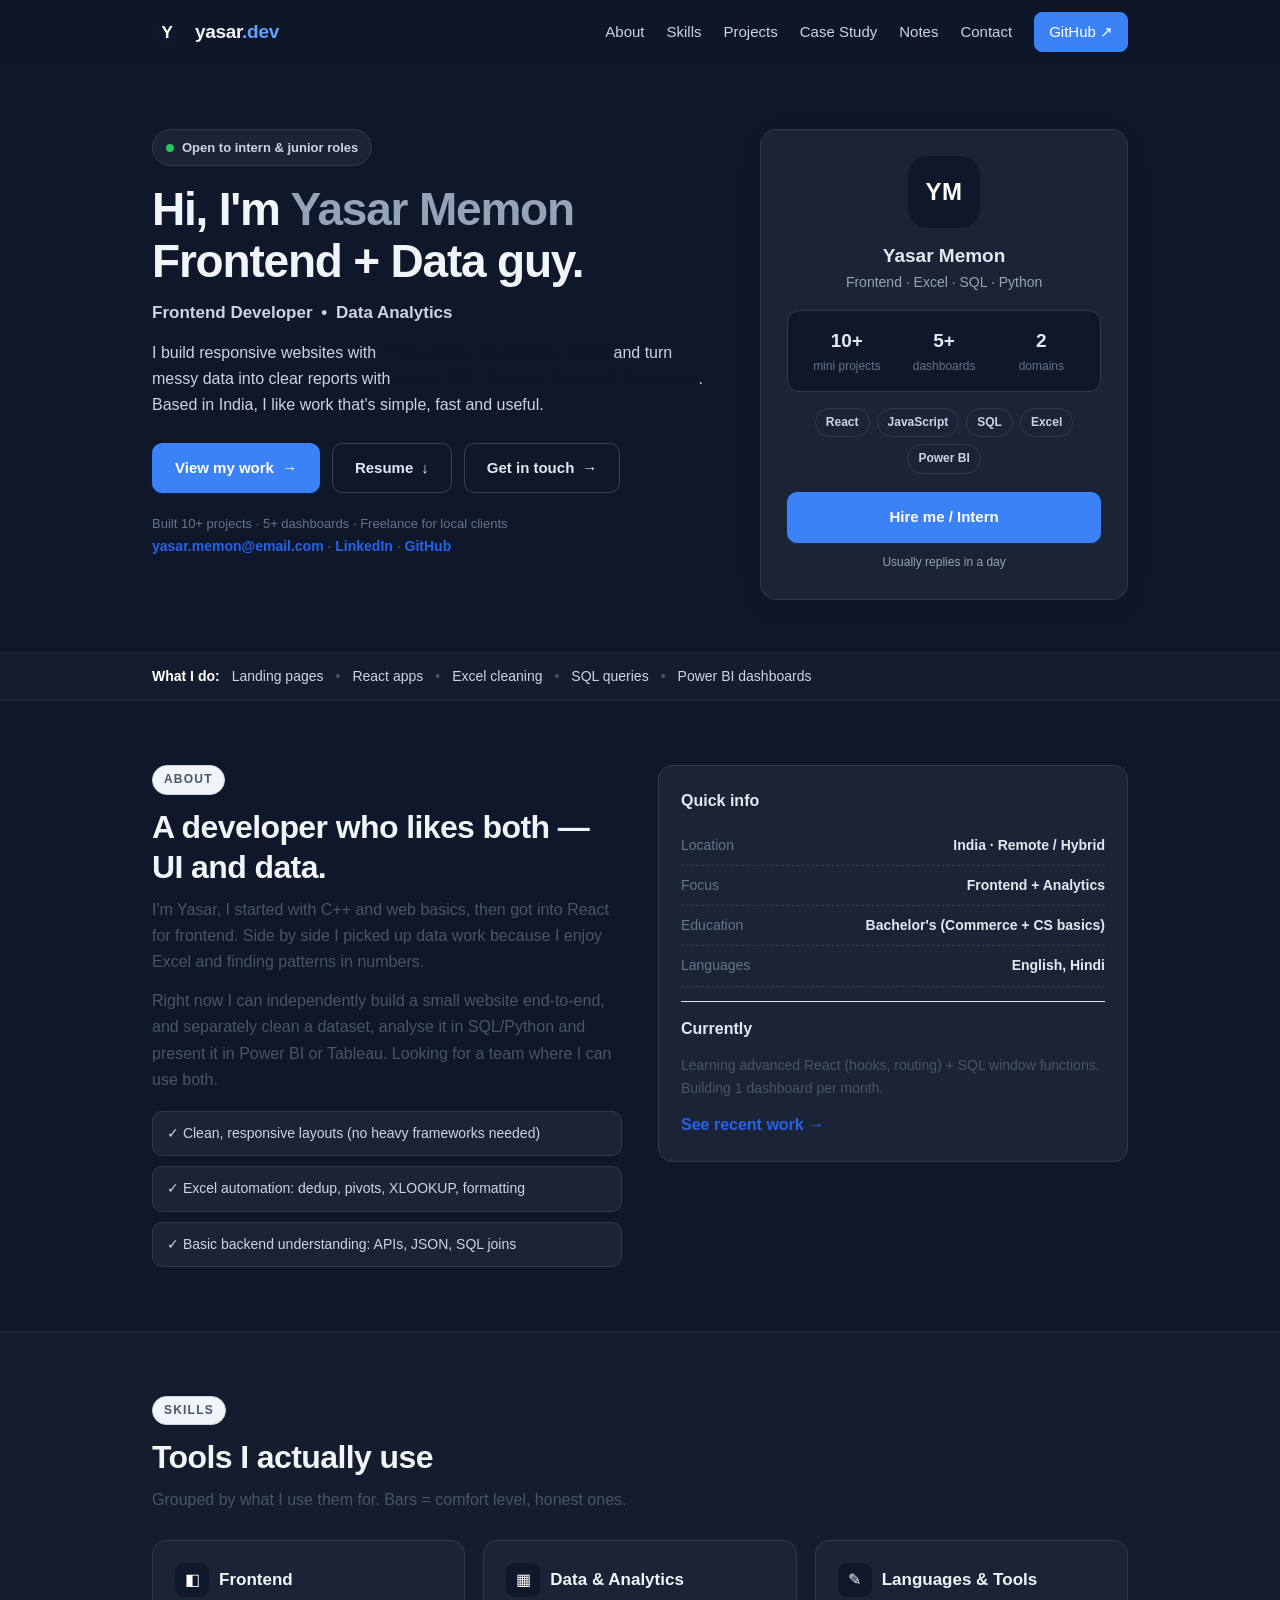
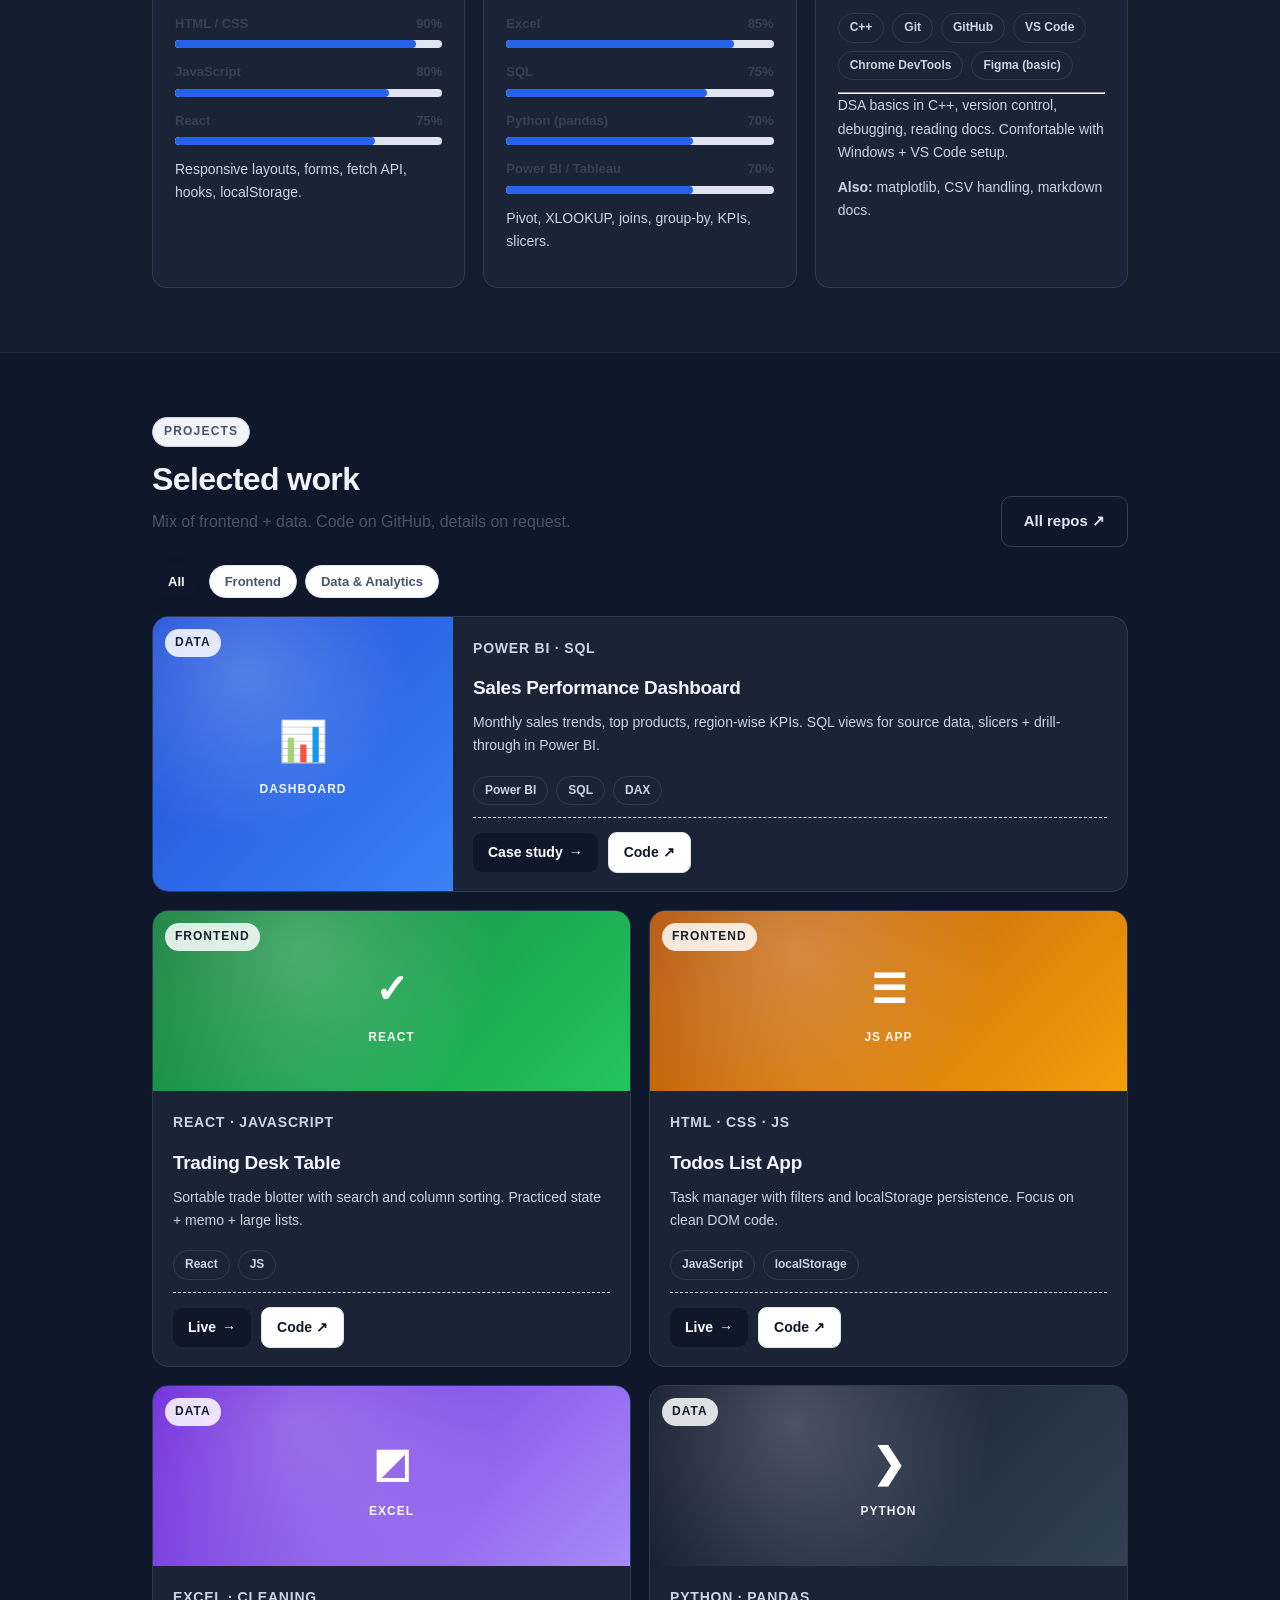
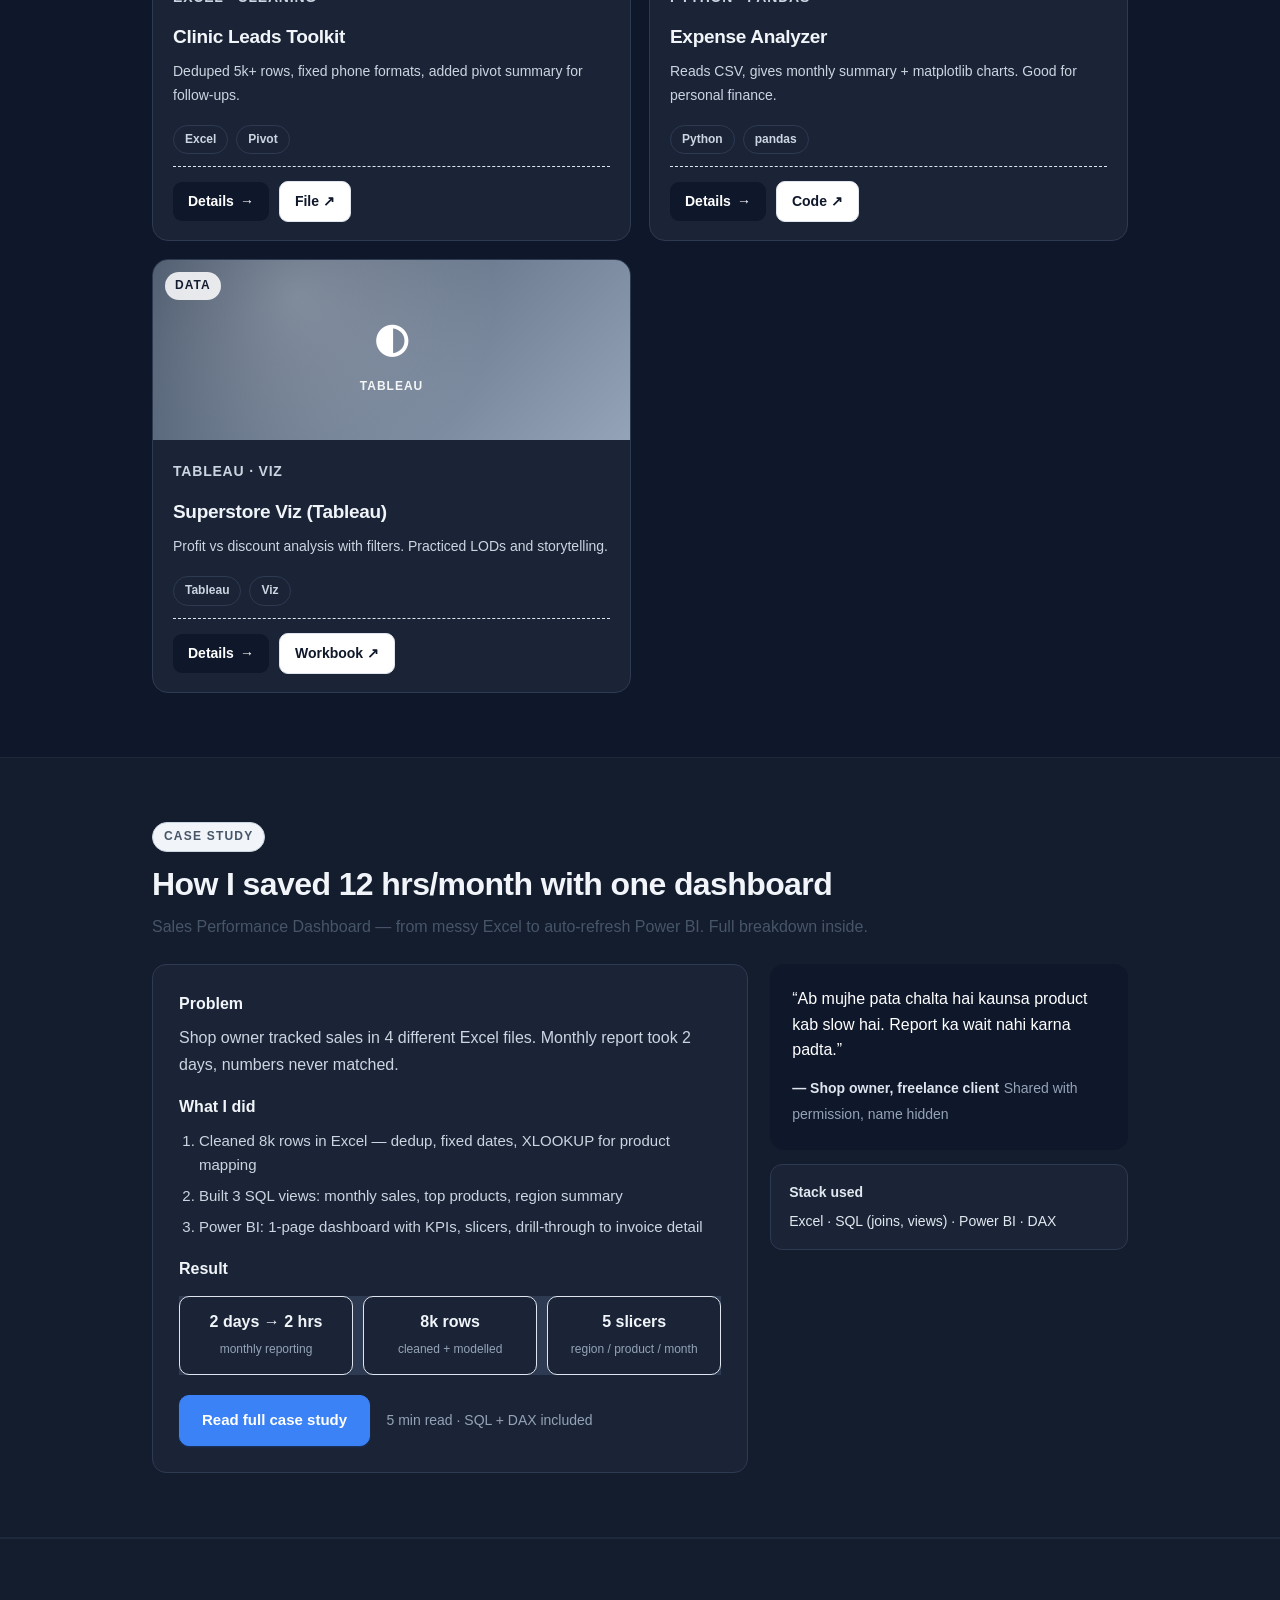
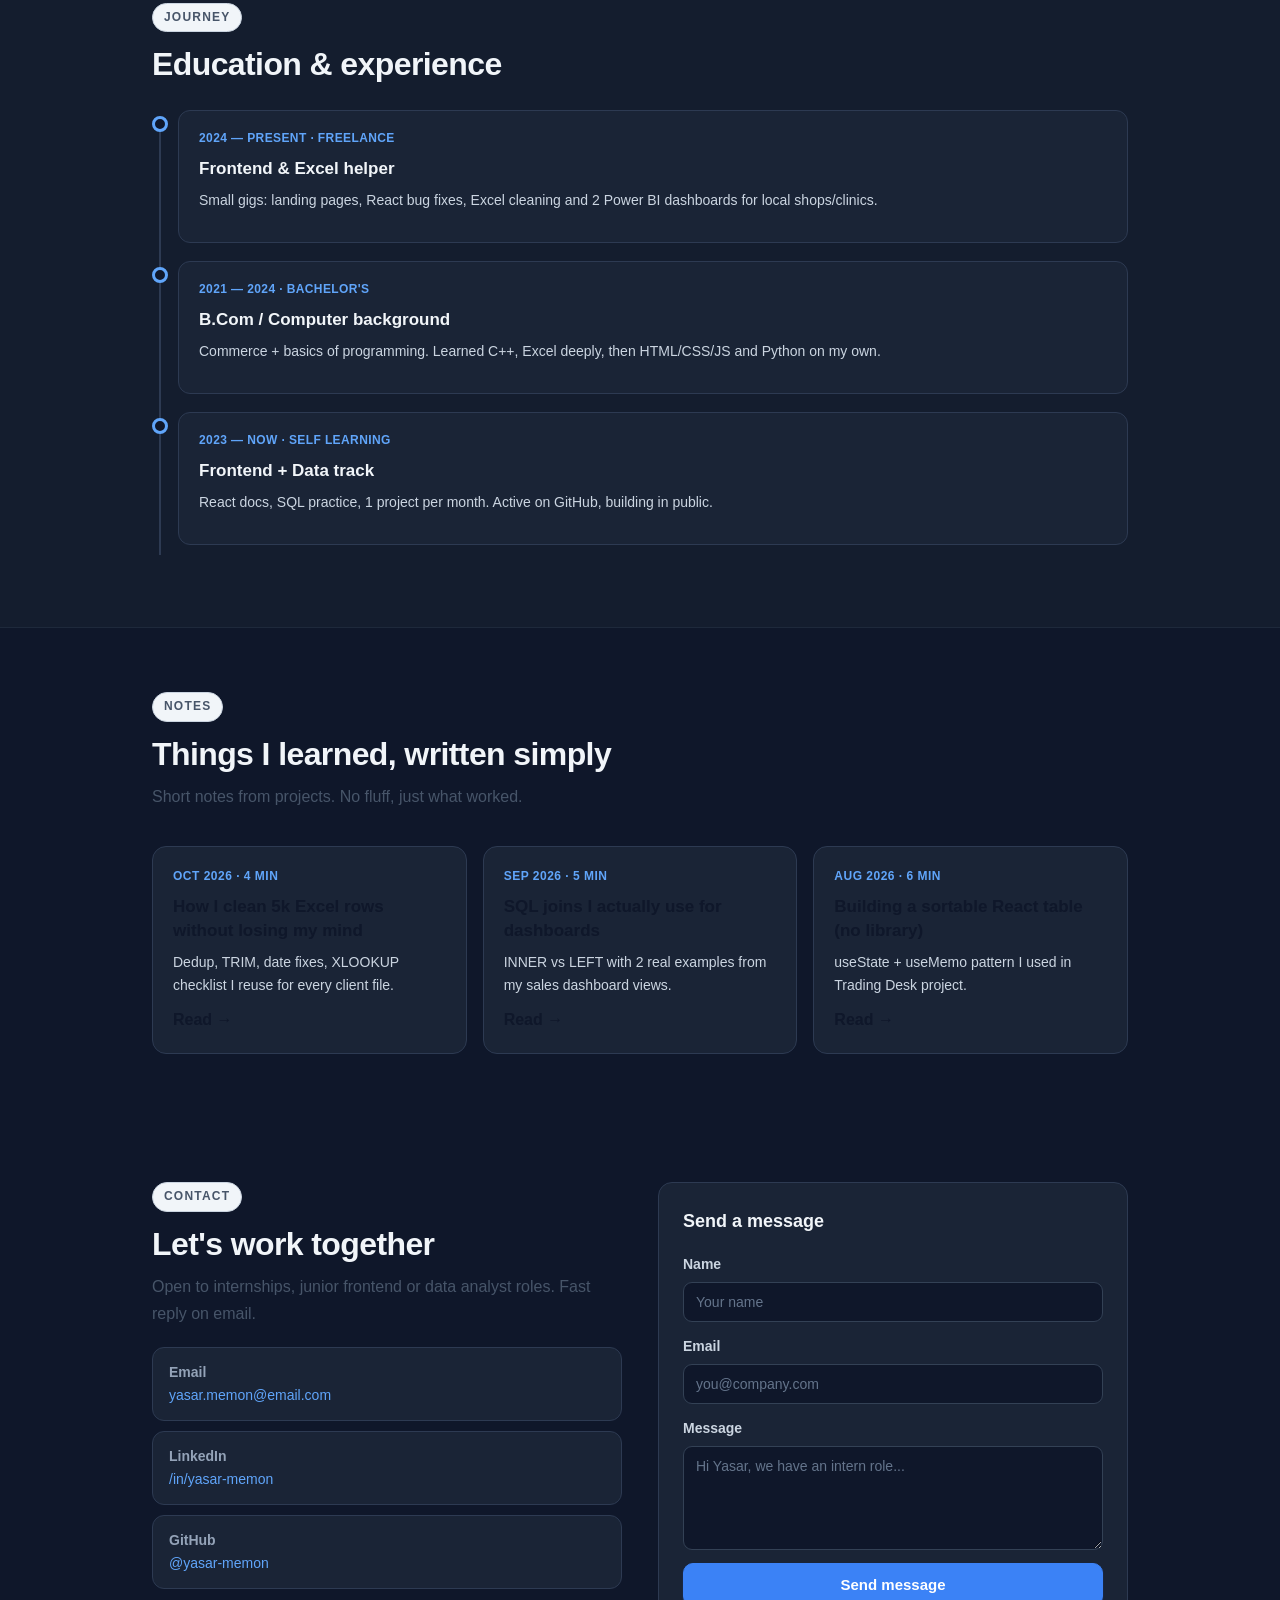
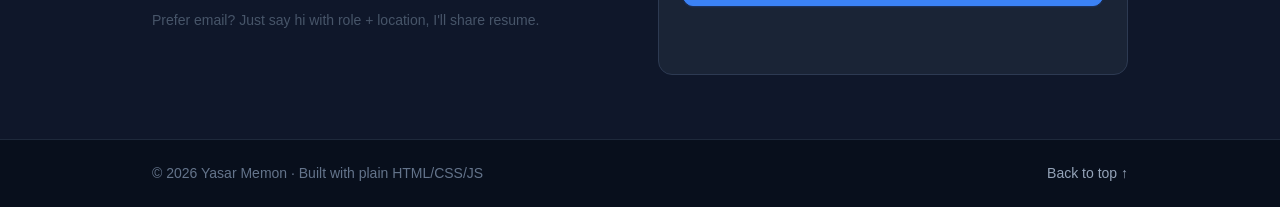
==== commit 3731cd54: "v8: dark navy theme with cache bust" ====
--- a/index.html
+++ b/index.html
@@ -5,7 +5,7 @@
   <meta name="viewport" content="width=device-width, initial-scale=1.0">
   <title>Yasar Memon — Frontend Developer & Data Analyst</title>
   <meta name="description" content="Yasar Memon — Frontend Developer (React, JavaScript) with Data Analytics skills (Excel, SQL, Python, Power BI, Tableau).">
-  <link rel="stylesheet" href="style.css">
+  <link rel="stylesheet" href="style.css?v=7">
 </head>
 <body>
 
--- a/style.css
+++ b/style.css
@@ -3,219 +3,219 @@
 html{scroll-behavior:smooth}
 body{
   font-family:-apple-system,BlinkMacSystemFont,"Segoe UI",Roboto,Inter,Arial,sans-serif;
-  background:#f4f2ee;color:#1c1917;line-height:1.65;font-size:16px;
+  background:#eef2f7;color:#0f172a;line-height:1.65;font-size:16px;
 }
 a{color:#2563eb;text-decoration:none}
 a:hover{text-decoration:underline}
 .wrap{max-width:1020px;margin:0 auto;padding:0 22px}
-.muted{color:#79716c}.small{font-size:14px}
+.muted{color:#64748b}.small{font-size:14px}
 
 /* nav */
-.nav{position:sticky;top:0;z-index:20;background:rgba(255,255,255,.92);backdrop-filter:blur(8px);border-bottom:1px solid #e7e2d9;transition:box-shadow .2s}
-.nav.scrolled{box-shadow:0 4px 18px rgba(28,25,23,.08)}
+.nav{position:sticky;top:0;z-index:20;background:rgba(255,255,255,.92);backdrop-filter:blur(8px);border-bottom:1px solid #dfe5ee;transition:box-shadow .2s}
+.nav.scrolled{box-shadow:0 4px 18px rgba(15,23,42,.08)}
 .nav-inner{display:flex;align-items:center;justify-content:space-between;height:64px}
-.logo{font-weight:800;font-size:19px;color:#1c1917;letter-spacing:-.3px}
+.logo{font-weight:800;font-size:19px;color:#0f172a;letter-spacing:-.3px}
 .logo:hover{text-decoration:none}
-.logo-box{display:inline-flex;align-items:center;justify-content:center;width:30px;height:30px;background:#1c1917;color:#fff;border-radius:8px;margin-right:8px;font-size:17px}
+.logo-box{display:inline-flex;align-items:center;justify-content:center;width:30px;height:30px;background:#0f172a;color:#fff;border-radius:8px;margin-right:8px;font-size:17px}
 .logo-dot{color:#2563eb}
 .nav-links{display:flex;gap:22px;align-items:center}
-.nav-links a{color:#57534e;font-size:15px;font-weight:500}
-.nav-links a:hover,.nav-links a.active{color:#1c1917;text-decoration:none}
-.btn-small{border:1px solid #e7e2d9;padding:7px 14px;border-radius:8px;background:#1c1917;color:#fff !important;font-weight:600}
+.nav-links a{color:#475569;font-size:15px;font-weight:500}
+.nav-links a:hover,.nav-links a.active{color:#0f172a;text-decoration:none}
+.btn-small{border:1px solid #dfe5ee;padding:7px 14px;border-radius:8px;background:#0f172a;color:#fff !important;font-weight:600}
 .btn-small:hover{background:#1e293b;text-decoration:none}
-.menu-btn{display:none;background:#fff;border:1px solid #e7e2d9;border-radius:8px;font-size:20px;padding:4px 12px;cursor:pointer}
+.menu-btn{display:none;background:#fff;border:1px solid #dfe5ee;border-radius:8px;font-size:20px;padding:4px 12px;cursor:pointer}
 
 /* buttons — with proper hover feel */
 .btn{position:relative;display:inline-flex;align-items:center;justify-content:center;gap:8px;background:#2563eb;color:#fff;padding:12px 22px;border-radius:10px;border:1px solid #2563eb;font-size:15px;font-weight:650;cursor:pointer;transition:transform .16s ease,box-shadow .16s ease,background .16s ease,border-color .16s;box-shadow:0 1px 2px rgba(37,99,235,.25)}
 .btn:hover{background:#1d4ed8;border-color:#1d4ed8;text-decoration:none;color:#fff;transform:translateY(-2px);box-shadow:0 8px 20px rgba(37,99,235,.28)}
 .btn:active{transform:translateY(0);box-shadow:0 2px 6px rgba(37,99,235,.25)}
-.btn:focus-visible{outline:3px solid #ddd6cb;outline-offset:2px}
+.btn:focus-visible{outline:3px solid #cbd5e1;outline-offset:2px}
 .btn .arr{transition:transform .16s ease}
 .btn:hover .arr{transform:translateX(3px)}
-.btn-outline{background:#fff;color:#1c1917;border-color:#d6d3d1;box-shadow:0 1px 2px rgba(28,25,23,.06)}
-.btn-outline:hover{background:#f4f2ee;color:#1c1917;border-color:#1c1917;box-shadow:0 8px 18px rgba(28,25,23,.12)}
+.btn-outline{background:#fff;color:#0f172a;border-color:#cbd5e1;box-shadow:0 1px 2px rgba(15,23,42,.06)}
+.btn-outline:hover{background:#eef2f7;color:#0f172a;border-color:#0f172a;box-shadow:0 8px 18px rgba(15,23,42,.12)}
 .btn-small{transition:transform .15s,box-shadow .15s,background .15s}
-.btn-small:hover{transform:translateY(-1px);box-shadow:0 6px 14px rgba(28,25,23,.25)}
+.btn-small:hover{transform:translateY(-1px);box-shadow:0 6px 14px rgba(15,23,42,.25)}
 .btn-block{width:100%;text-align:center}
 /* nav links underline */
 .nav-links a{position:relative}
 .nav-links a:not(.btn-small):after{content:"";position:absolute;left:0;bottom:-4px;height:2px;width:0;background:#2563eb;transition:width .18s}
 .nav-links a:not(.btn-small):hover:after,.nav-links a.active:after{width:100%}
 /* back to top */
-.to-top{position:fixed;right:20px;bottom:20px;width:44px;height:44px;border-radius:12px;border:1px solid #e7e2d9;background:#1c1917;color:#fff;font-size:18px;cursor:pointer;opacity:0;pointer-events:none;transform:translateY(8px);transition:opacity .2s,transform .2s;z-index:30}
+.to-top{position:fixed;right:20px;bottom:20px;width:44px;height:44px;border-radius:12px;border:1px solid #dfe5ee;background:#0f172a;color:#fff;font-size:18px;cursor:pointer;opacity:0;pointer-events:none;transform:translateY(8px);transition:opacity .2s,transform .2s;z-index:30}
 .to-top.show{opacity:1;pointer-events:auto;transform:none}
 .to-top:hover{background:#1e293b}
 
 /* hero */
-.hero{background:#fff;border-bottom:1px solid #e7e2d9;padding:64px 0 52px}
+.hero{background:#fff;border-bottom:1px solid #dfe5ee;padding:64px 0 52px}
 .hero-grid{display:grid;grid-template-columns:1.4fr .9fr;gap:36px;align-items:start}
-.badge{display:inline-flex;align-items:center;gap:8px;background:#faf8f4;border:1px solid #e7e2d9;color:#44403c;font-size:13px;font-weight:600;padding:7px 13px;border-radius:999px;margin-bottom:18px}
+.badge{display:inline-flex;align-items:center;gap:8px;background:#f8fafc;border:1px solid #dfe5ee;color:#334155;font-size:13px;font-weight:600;padding:7px 13px;border-radius:999px;margin-bottom:18px}
 .dot{width:8px;height:8px;background:#22c55e;border-radius:50%;display:inline-block}
 .hero h1{font-size:46px;line-height:1.12;letter-spacing:-1.2px;margin-bottom:12px}
 .hl{color:#2563eb}
-.role{font-size:17px;font-weight:700;color:#44403c;margin-bottom:12px}
-.role span{color:#d6d3d1;margin:0 4px}
-.intro{color:#57534e;max-width:560px;margin-bottom:24px}
-.intro b{color:#1c1917}
+.role{font-size:17px;font-weight:700;color:#334155;margin-bottom:12px}
+.role span{color:#cbd5e1;margin:0 4px}
+.intro{color:#475569;max-width:560px;margin-bottom:24px}
+.intro b{color:#0f172a}
 .hero-btns{display:flex;gap:12px;margin-bottom:20px}
-.hero-meta{font-size:14px;color:#79716c}
+.hero-meta{font-size:14px;color:#64748b}
 .hero-meta a{font-weight:600}
 
 /* profile card */
-.profile-card{background:#faf8f4;border:1px solid #e7e2d9;border-radius:16px;padding:26px;text-align:center;box-shadow:0 6px 24px rgba(28,25,23,.06)}
-.avatar{width:72px;height:72px;margin:0 auto 12px;background:#1c1917;color:#fff;font-weight:800;font-size:24px;display:flex;align-items:center;justify-content:center;border-radius:20px;letter-spacing:.5px}
+.profile-card{background:#f8fafc;border:1px solid #dfe5ee;border-radius:16px;padding:26px;text-align:center;box-shadow:0 6px 24px rgba(15,23,42,.06)}
+.avatar{width:72px;height:72px;margin:0 auto 12px;background:#0f172a;color:#fff;font-weight:800;font-size:24px;display:flex;align-items:center;justify-content:center;border-radius:20px;letter-spacing:.5px}
 .profile-card h3{font-size:19px}
 .profile-card .muted{font-size:14px;margin-bottom:16px}
-.stats{display:flex;justify-content:space-between;background:#fff;border:1px solid #e7e2d9;border-radius:12px;padding:14px 10px;margin-bottom:16px}
+.stats{display:flex;justify-content:space-between;background:#fff;border:1px solid #dfe5ee;border-radius:12px;padding:14px 10px;margin-bottom:16px}
 .stats div{display:flex;flex-direction:column;flex:1}
 .stats b{font-size:19px}
-.stats span{font-size:12px;color:#79716c}
+.stats span{font-size:12px;color:#64748b}
 .stack{display:flex;flex-wrap:wrap;gap:7px;justify-content:center;margin-bottom:18px}
-.stack span{font-size:12px;background:#fff;border:1px solid #e7e2d9;padding:4px 10px;border-radius:999px;color:#44403c;font-weight:600}
-.note{font-size:12px;color:#a8a29e;margin-top:10px}
+.stack span{font-size:12px;background:#fff;border:1px solid #dfe5ee;padding:4px 10px;border-radius:999px;color:#334155;font-weight:600}
+.note{font-size:12px;color:#94a3b8;margin-top:10px}
 
 /* strip */
-.strip{background:#1c1917;color:#e7e2d9;font-size:14px}
+.strip{background:#0f172a;color:#dfe5ee;font-size:14px}
 .strip-inner{display:flex;gap:12px;align-items:center;padding:12px 22px;overflow-x:auto;white-space:nowrap}
-.strip-inner i{color:#57534e;font-style:normal}
+.strip-inner i{color:#475569;font-style:normal}
 .strip-inner span:first-child{font-weight:700;color:#fff}
 
 /* sections */
 .section{padding:64px 0}
-.section.alt{background:#fff;border-top:1px solid #e7e2d9;border-bottom:1px solid #e7e2d9}
-.eyebrow{display:inline-block;font-size:12px;font-weight:800;letter-spacing:1.2px;text-transform:uppercase;color:#2563eb;background:#f5f3ef;border:1px solid #ddd6cb;padding:4px 11px;border-radius:999px;margin-bottom:12px}
+.section.alt{background:#fff;border-top:1px solid #dfe5ee;border-bottom:1px solid #dfe5ee}
+.eyebrow{display:inline-block;font-size:12px;font-weight:800;letter-spacing:1.2px;text-transform:uppercase;color:#2563eb;background:#f1f5f9;border:1px solid #cbd5e1;padding:4px 11px;border-radius:999px;margin-bottom:12px}
 .section h2{font-size:30px;letter-spacing:-.6px;line-height:1.25;margin-bottom:10px}
 .grid-2{display:grid;grid-template-columns:1fr 1fr;gap:36px;align-items:start}
 .check-list{margin-top:18px;display:flex;flex-direction:column;gap:10px}
-.check-list div{background:#faf8f4;border:1px solid #e7e2d9;padding:10px 14px;border-radius:10px;font-size:14px}
+.check-list div{background:#f8fafc;border:1px solid #dfe5ee;padding:10px 14px;border-radius:10px;font-size:14px}
 
 /* info box */
-.info-box{background:#faf8f4;border:1px solid #e7e2d9;border-radius:14px;padding:22px}
+.info-box{background:#f8fafc;border:1px solid #dfe5ee;border-radius:14px;padding:22px}
 .info-box h3{font-size:16px;margin-bottom:12px}
-.info-row{display:flex;justify-content:space-between;gap:12px;padding:8px 0;border-bottom:1px dashed #e7e2d9;font-size:14px}
-.info-row span{color:#79716c}
+.info-row{display:flex;justify-content:space-between;gap:12px;padding:8px 0;border-bottom:1px dashed #dfe5ee;font-size:14px}
+.info-row span{color:#64748b}
 .info-row b{text-align:right}
-.info-box hr{border:none;border-top:1px solid #e7e2d9;margin:14px 0}
+.info-box hr{border:none;border-top:1px solid #dfe5ee;margin:14px 0}
 .link{font-weight:700}
 
 /* skills */
 .skills-grid{display:grid;grid-template-columns:1fr 1fr 1fr;gap:18px;margin-top:26px}
-.skill-card{background:#faf8f4;border:1px solid #e7e2d9;border-radius:14px;padding:22px}
+.skill-card{background:#f8fafc;border:1px solid #dfe5ee;border-radius:14px;padding:22px}
 .skill-card:hover{border-color:#93c5fd}
 .skill-head{display:flex;align-items:center;gap:10px;margin-bottom:16px}
-.icon{width:34px;height:34px;display:flex;align-items:center;justify-content:center;background:#1c1917;color:#fff;border-radius:9px;font-size:16px}
+.icon{width:34px;height:34px;display:flex;align-items:center;justify-content:center;background:#0f172a;color:#fff;border-radius:9px;font-size:16px}
 .skill-card h3{font-size:17px}
 .bar-row{margin-bottom:13px}
-.bar-top{display:flex;justify-content:space-between;font-size:13px;font-weight:600;color:#44403c;margin-bottom:6px}
-.bar{height:8px;background:#e7e2d9;border-radius:999px;overflow:hidden}
+.bar-top{display:flex;justify-content:space-between;font-size:13px;font-weight:600;color:#334155;margin-bottom:6px}
+.bar{height:8px;background:#dfe5ee;border-radius:999px;overflow:hidden}
 .bar i{display:block;height:100%;background:#2563eb;border-radius:999px}
 .tags{display:flex;flex-wrap:wrap;gap:8px;margin:6px 0 12px}
-.tag{font-size:12px;background:#fff;border:1px solid #e7e2d9;color:#44403c;padding:4px 11px;border-radius:999px;font-weight:600}
+.tag{font-size:12px;background:#fff;border:1px solid #dfe5ee;color:#334155;padding:4px 11px;border-radius:999px;font-weight:600}
 
 /* projects — redesigned */
 .sec-head{display:flex;justify-content:space-between;align-items:end;gap:16px;margin-bottom:8px}
 .filter-bar{display:flex;gap:8px;flex-wrap:wrap;margin:18px 0 4px}
-.filter-btn{border:1px solid #e7e2d9;background:#fff;color:#57534e;font-size:13px;font-weight:700;padding:8px 15px;border-radius:999px;cursor:pointer;transition:all .15s}
-.filter-btn:hover{border-color:#1c1917;color:#1c1917;transform:translateY(-1px)}
-.filter-btn.active{background:#1c1917;border-color:#1c1917;color:#fff;box-shadow:0 6px 14px rgba(28,25,23,.18)}
+.filter-btn{border:1px solid #dfe5ee;background:#fff;color:#475569;font-size:13px;font-weight:700;padding:8px 15px;border-radius:999px;cursor:pointer;transition:all .15s}
+.filter-btn:hover{border-color:#0f172a;color:#0f172a;transform:translateY(-1px)}
+.filter-btn.active{background:#0f172a;border-color:#0f172a;color:#fff;box-shadow:0 6px 14px rgba(15,23,42,.18)}
 .projects-grid{display:grid;grid-template-columns:1fr 1fr;gap:18px;margin-top:18px}
-.card{background:#fff;border:1px solid #e7e2d9;border-radius:16px;overflow:hidden;transition:transform .18s ease,box-shadow .18s ease,border-color .18s ease,opacity .25s;display:flex;flex-direction:column}
-.card:hover{transform:translateY(-5px);box-shadow:0 18px 40px rgba(28,25,23,.12);border-color:#93c5fd}
+.card{background:#fff;border:1px solid #dfe5ee;border-radius:16px;overflow:hidden;transition:transform .18s ease,box-shadow .18s ease,border-color .18s ease,opacity .25s;display:flex;flex-direction:column}
+.card:hover{transform:translateY(-5px);box-shadow:0 18px 40px rgba(15,23,42,.12);border-color:#93c5fd}
 .card.hide{display:none}
 .card.featured{grid-column:1 / -1;display:grid;grid-template-columns:300px 1fr}
 .thumb{min-height:180px;display:flex;flex-direction:column;align-items:center;justify-content:center;font-size:40px;color:#fff;font-weight:800;gap:6px;position:relative;overflow:hidden;transition:transform .25s}
 .card:hover .thumb{transform:scale(1.015)}
 .thumb span{font-size:12px;font-weight:700;letter-spacing:1px;text-transform:uppercase;opacity:.92}
 .thumb:after{content:"";position:absolute;inset:0;background:radial-gradient(circle at 30% 20%,rgba(255,255,255,.22),transparent 55%)}
-.cat-pill{position:absolute;top:12px;left:12px;z-index:1;font-size:11px;font-weight:800;letter-spacing:.6px;text-transform:uppercase;background:rgba(255,255,255,.92);color:#1c1917;padding:4px 10px;border-radius:999px}
-.t-blue{background:linear-gradient(135deg,#1d4ed8,#3b82f6)}.t-green{background:linear-gradient(135deg,#15803d,#22c55e)}.t-yellow{background:linear-gradient(135deg,#b45309,#f59e0b)}.t-purple{background:linear-gradient(135deg,#6d28d9,#a78bfa)}.t-dark{background:linear-gradient(135deg,#1c1917,#44403c)}.t-grey{background:linear-gradient(135deg,#57534e,#a8a29e)}
+.cat-pill{position:absolute;top:12px;left:12px;z-index:1;font-size:11px;font-weight:800;letter-spacing:.6px;text-transform:uppercase;background:rgba(255,255,255,.92);color:#0f172a;padding:4px 10px;border-radius:999px}
+.t-blue{background:linear-gradient(135deg,#1d4ed8,#3b82f6)}.t-green{background:linear-gradient(135deg,#15803d,#22c55e)}.t-yellow{background:linear-gradient(135deg,#b45309,#f59e0b)}.t-purple{background:linear-gradient(135deg,#6d28d9,#a78bfa)}.t-dark{background:linear-gradient(135deg,#0f172a,#334155)}.t-grey{background:linear-gradient(135deg,#475569,#94a3b8)}
 .card-body{padding:20px 20px 18px;display:flex;flex-direction:column;flex:1}
 .kicker{font-size:12px;font-weight:800;letter-spacing:.8px;text-transform:uppercase;color:#2563eb;margin-bottom:6px}
 .card-body h3{font-size:19px;margin-bottom:8px;letter-spacing:-.3px}
-.card-body h3 a{color:#1c1917}
+.card-body h3 a{color:#0f172a}
 .card-body h3 a:hover{color:#2563eb;text-decoration:none}
-.card-body p{font-size:14px;color:#57534e;margin-bottom:12px}
-.card-foot{margin-top:auto;padding-top:14px;border-top:1px dashed #e7e2d9;display:flex;gap:10px;align-items:center}
-.btn-link{display:inline-flex;align-items:center;gap:6px;font-size:14px;font-weight:750;color:#fff;background:#1c1917;padding:8px 15px;border-radius:9px;transition:transform .15s,box-shadow .15s,background .15s}
+.card-body p{font-size:14px;color:#475569;margin-bottom:12px}
+.card-foot{margin-top:auto;padding-top:14px;border-top:1px dashed #dfe5ee;display:flex;gap:10px;align-items:center}
+.btn-link{display:inline-flex;align-items:center;gap:6px;font-size:14px;font-weight:750;color:#fff;background:#0f172a;padding:8px 15px;border-radius:9px;transition:transform .15s,box-shadow .15s,background .15s}
 .btn-link:hover{background:#2563eb;text-decoration:none;transform:translateY(-1px);box-shadow:0 8px 16px rgba(37,99,235,.3);color:#fff}
-.btn-link.ghost{background:#fff;color:#1c1917;border:1px solid #e7e2d9}
-.btn-link.ghost:hover{border-color:#1c1917;background:#faf8f4;box-shadow:0 6px 14px rgba(28,25,23,.1);color:#1c1917}
+.btn-link.ghost{background:#fff;color:#0f172a;border:1px solid #dfe5ee}
+.btn-link.ghost:hover{border-color:#0f172a;background:#f8fafc;box-shadow:0 6px 14px rgba(15,23,42,.1);color:#0f172a}
 .card-links{display:flex;gap:16px;font-size:14px;font-weight:700}
 
 /* timeline */
 .timeline{margin-top:26px;display:flex;flex-direction:column;gap:0;position:relative;padding-left:26px}
-.timeline:before{content:"";position:absolute;left:7px;top:8px;bottom:8px;width:2px;background:#e7e2d9}
+.timeline:before{content:"";position:absolute;left:7px;top:8px;bottom:8px;width:2px;background:#dfe5ee}
 .t-item{position:relative;padding-bottom:18px}
 .t-dot{position:absolute;left:-26px;top:6px;width:16px;height:16px;background:#fff;border:3px solid #2563eb;border-radius:50%}
-.t-box{background:#faf8f4;border:1px solid #e7e2d9;border-radius:12px;padding:18px 20px}
+.t-box{background:#f8fafc;border:1px solid #dfe5ee;border-radius:12px;padding:18px 20px}
 .t-box .date{font-size:12px;font-weight:800;color:#2563eb;letter-spacing:.4px;text-transform:uppercase;margin-bottom:6px}
 .t-box h3{font-size:17px;margin-bottom:6px}
-.t-box p{font-size:14px;color:#57534e}
+.t-box p{font-size:14px;color:#475569}
 
 /* contact */
 .contact-cards{display:flex;flex-direction:column;gap:10px;margin:20px 0}
-.c-card{display:flex;flex-direction:column;background:#faf8f4;border:1px solid #e7e2d9;border-radius:12px;padding:13px 16px;color:#1c1917}
+.c-card{display:flex;flex-direction:column;background:#f8fafc;border:1px solid #dfe5ee;border-radius:12px;padding:13px 16px;color:#0f172a}
 .c-card:hover{border-color:#2563eb;text-decoration:none}
 .c-card b{font-size:14px}
 .c-card span{font-size:14px;color:#2563eb}
-.contact-form{background:#faf8f4;border:1px solid #e7e2d9;border-radius:14px;padding:24px}
+.contact-form{background:#f8fafc;border:1px solid #dfe5ee;border-radius:14px;padding:24px}
 .contact-form h3{margin-bottom:16px;font-size:18px}
 .contact-form label{display:block;font-size:14px;font-weight:600;margin-bottom:13px}
-.contact-form input,.contact-form textarea{display:block;width:100%;margin-top:6px;padding:11px 12px;border:1px solid #d6d3d1;border-radius:9px;font-size:14px;font-family:inherit;background:#fff}
-.contact-form input:focus,.contact-form textarea:focus{outline:none;border-color:#2563eb;box-shadow:0 0 0 3px #e8e4dc}
+.contact-form input,.contact-form textarea{display:block;width:100%;margin-top:6px;padding:11px 12px;border:1px solid #cbd5e1;border-radius:9px;font-size:14px;font-family:inherit;background:#fff}
+.contact-form input:focus,.contact-form textarea:focus{outline:none;border-color:#2563eb;box-shadow:0 0 0 3px #dbeafe}
 .form-note{margin-top:12px;font-size:14px;min-height:20px}
 .form-note.ok{color:#15803d}.form-note.err{color:#b91c1c}
 
 /* footer */
-.footer{background:#1c1917;color:#a8a29e;padding:22px 0;font-size:14px}
+.footer{background:#0f172a;color:#94a3b8;padding:22px 0;font-size:14px}
 .footer-inner{display:flex;justify-content:space-between;align-items:center;gap:10px}
-.footer a{color:#e7e2d9}
+.footer a{color:#dfe5ee}
 
 /* premium v3 additions */
-.proof{font-size:13px;color:#79716c;margin-top:2px}
+.proof{font-size:13px;color:#64748b;margin-top:2px}
 .hero-btns{flex-wrap:wrap}
 .section h2{font-size:32px}
-.section p{margin-bottom:12px;color:#57534e}
+.section p{margin-bottom:12px;color:#475569}
 
 /* case study */
 .cs-grid{display:grid;grid-template-columns:1.5fr .9fr;gap:22px;margin-top:24px;align-items:start}
-.cs-main{background:#faf8f4;border:1px solid #e7e2d9;border-radius:14px;padding:26px}
+.cs-main{background:#f8fafc;border:1px solid #dfe5ee;border-radius:14px;padding:26px}
 .cs-main h3{font-size:16px;margin:16px 0 8px}
 .cs-main h3:first-of-type{margin-top:0}
-.cs-list{margin:0 0 8px 20px;color:#57534e;font-size:15px}
+.cs-list{margin:0 0 8px 20px;color:#475569;font-size:15px}
 .cs-list li{margin-bottom:6px}
 .metrics{display:grid;grid-template-columns:1fr 1fr 1fr;gap:10px;margin:14px 0 20px}
-.metrics div{background:#fff;border:1px solid #e7e2d9;border-radius:10px;padding:12px;text-align:center}
+.metrics div{background:#fff;border:1px solid #dfe5ee;border-radius:10px;padding:12px;text-align:center}
 .metrics b{display:block;font-size:16px}
-.metrics span{font-size:12px;color:#79716c}
+.metrics span{font-size:12px;color:#64748b}
 .cs-side{display:flex;flex-direction:column;gap:14px}
-.quote-card{background:#1c1917;color:#e7e2d9;border-radius:14px;padding:22px}
+.quote-card{background:#0f172a;color:#dfe5ee;border-radius:14px;padding:22px}
 .quote-card p{font-size:16px;line-height:1.6;margin-bottom:12px;color:#fff}
 .quote-card b{font-size:14px}
-.mini-list{background:#faf8f4;border:1px solid #e7e2d9;border-radius:12px;padding:16px 18px;font-size:14px}
+.mini-list{background:#f8fafc;border:1px solid #dfe5ee;border-radius:12px;padding:16px 18px;font-size:14px}
 .mini-list b{display:block;margin-bottom:6px}
 
 /* blog */
 .blog-grid{display:grid;grid-template-columns:1fr 1fr 1fr;gap:16px;margin-top:24px}
-.blog-card{background:#fff;border:1px solid #e7e2d9;border-radius:14px;padding:20px;color:#1c1917;display:block}
-.blog-card:hover{border-color:#2563eb;text-decoration:none;box-shadow:0 10px 26px rgba(28,25,23,.08)}
+.blog-card{background:#fff;border:1px solid #dfe5ee;border-radius:14px;padding:20px;color:#0f172a;display:block}
+.blog-card:hover{border-color:#2563eb;text-decoration:none;box-shadow:0 10px 26px rgba(15,23,42,.08)}
 .blog-card .date{font-size:12px;font-weight:700;color:#2563eb;text-transform:uppercase;letter-spacing:.5px;margin-bottom:8px}
 .blog-card h3{font-size:17px;line-height:1.4;margin-bottom:8px}
-.blog-card p{font-size:14px;color:#57534e;margin-bottom:10px}
+.blog-card p{font-size:14px;color:#475569;margin-bottom:10px}
 
 /* article pages */
 .article{max-width:720px;margin:0 auto;padding:48px 22px 64px}
 .article .back{display:inline-block;margin-bottom:18px;font-weight:600}
 .article h1{font-size:34px;letter-spacing:-.7px;line-height:1.25;margin:10px 0 10px}
-.article .meta{color:#79716c;font-size:14px;margin-bottom:22px}
+.article .meta{color:#64748b;font-size:14px;margin-bottom:22px}
 .article h2{font-size:21px;margin:28px 0 10px}
-.article p,.article li{color:#44403c;font-size:16px}
+.article p,.article li{color:#334155;font-size:16px}
 .article p{margin-bottom:14px}
 .article ul,.article ol{margin:0 0 14px 22px}
 .article li{margin-bottom:6px}
-.article pre{background:#1c1917;color:#e7e2d9;padding:16px;border-radius:10px;overflow-x:auto;font-size:13px;margin:14px 0}
+.article pre{background:#0f172a;color:#dfe5ee;padding:16px;border-radius:10px;overflow-x:auto;font-size:13px;margin:14px 0}
 .article code{font-family:ui-monospace,Menlo,Consolas,monospace}
-.article .callout{background:#f5f3ef;border:1px solid #ddd6cb;border-radius:10px;padding:14px 16px;margin:18px 0;font-size:15px}
+.article .callout{background:#f1f5f9;border:1px solid #cbd5e1;border-radius:10px;padding:14px 16px;margin:18px 0;font-size:15px}
 
 /* reveal - subtle only */
 .reveal{opacity:0;transform:translateY(14px);transition:opacity .5s,transform .5s}
@@ -232,10 +232,65 @@
   .card.featured{grid-template-columns:1fr}
   .sec-head{flex-direction:column;align-items:start}
   .menu-btn{display:block}
-  .nav-links{display:none;position:absolute;top:64px;left:0;right:0;background:#fff;flex-direction:column;align-items:stretch;padding:12px 22px 18px;border-bottom:1px solid #e7e2d9;gap:4px}
-  .nav-links a{padding:10px 0;border-bottom:1px solid #faf8f4}
+  .nav-links{display:none;position:absolute;top:64px;left:0;right:0;background:#fff;flex-direction:column;align-items:stretch;padding:12px 22px 18px;border-bottom:1px solid #dfe5ee;gap:4px}
+  .nav-links a{padding:10px 0;border-bottom:1px solid #f8fafc}
   .nav-links.open{display:flex}
   .section{padding:44px 0}
   .section h2{font-size:25px}
   .footer-inner{flex-direction:column}
 }
+
+/* ============================================
+   BACKGROUND OVERRIDE v8
+   Deep navy page background, dark cards.
+   ============================================ */
+body{background:#0f172a;color:#e2e8f0}
+.hero{background:#0f172a;border-bottom:1px solid #1e293b}
+.section.alt{background:#141d2e;border-top:1px solid #1e293b;border-bottom:1px solid #1e293b}
+.section{background:transparent}
+.section h2,.hero h1{color:#f1f5f9}
+.hero h1 span{color:#94a3b8}
+.muted{color:#94a3b8}
+.lead,.intro{color:#cbd5e1}
+.subtitle,.role{color:#cbd5e1}
+.card,.skill-card,.profile-card,.info-box,.cs-main,.mini-list,.blog-card,.contact-form,.t-box,.c-card,.info-row{background:#1a2436;border-color:#2d3a52}
+.card-body h3,.skill-card h3,.cs-main h3,.t-box h3,.contact-form h3{color:#f1f5f9}
+.card-body p,.skill-card p,.cs-main p,.cs-list,.t-box p{color:#cbd5e1}
+.contact-form input,.contact-form textarea{background:#0f172a;border-color:#334155;color:#e2e8f0}
+.contact-form input::placeholder,.contact-form textarea::placeholder{color:#64748b}
+.contact-form label{color:#cbd5e1}
+.badge{background:#1a2436;border-color:#2d3a52;color:#cbd5e1}
+.tag{background:#1a2436;border-color:#2d3a52;color:#cbd5e1}
+.check-list div{background:#1a2436;border-color:#2d3a52;color:#cbd5e1}
+.btn{background:#3b82f6;border-color:#3b82f6}
+.btn:hover{background:#60a5fa}
+.btn-outline{background:transparent;color:#e2e8f0;border-color:#334155}
+.btn-outline:hover{background:#1a2436;color:#f1f5f9;border-color:#64748b}
+.stats{background:#0f172a;border-color:#2d3a52}
+.stack span{background:#1a2436;border-color:#2d3a52;color:#cbd5e1}
+.strip{background:#141d2e;border-bottom:1px solid #1e293b;color:#cbd5e1}
+.nav{background:rgba(15,23,42,.9);border-bottom:1px solid transparent}
+.nav.scrolled{border-bottom-color:#1e293b;box-shadow:0 4px 18px rgba(0,0,0,.3)}
+.nav-links a{color:#cbd5e1}
+.nav-links a:hover,.nav-links a.active{color:#fff}
+.logo{color:#f1f5f9}
+.logo-dot{color:#60a5fa}
+.btn-small{background:#3b82f6;border-color:#3b82f6}
+.timeline:before{background:#2d3a52}
+.t-dot{background:#0f172a;border-color:#60a5fa}
+.t-box .date{color:#60a5fa}
+.metrics{background:#2d3a52;border-color:#2d3a52}
+.metrics div{background:#1a2436}
+.metrics b{color:#f1f5f9}
+.metrics span{color:#94a3b8}
+.quote{background:#1a2436;border:1px solid #2d3a52}
+.blog-card p{color:#cbd5e1}
+.blog-card .date{color:#60a5fa}
+.c-card b{color:#94a3b8}
+.c-card span{color:#60a5fa}
+.c-card:hover{background:#1a2436}
+.footer{background:#080f1c;border-top:1px solid #1e293b;color:#64748b}
+.footer a{color:#94a3b8}
+.footer a:hover{color:#fff}
+.to-top{background:#3b82f6;border-color:#3b82f6;color:#fff}
+.btn:focus-visible{outline-color:#60a5fa}
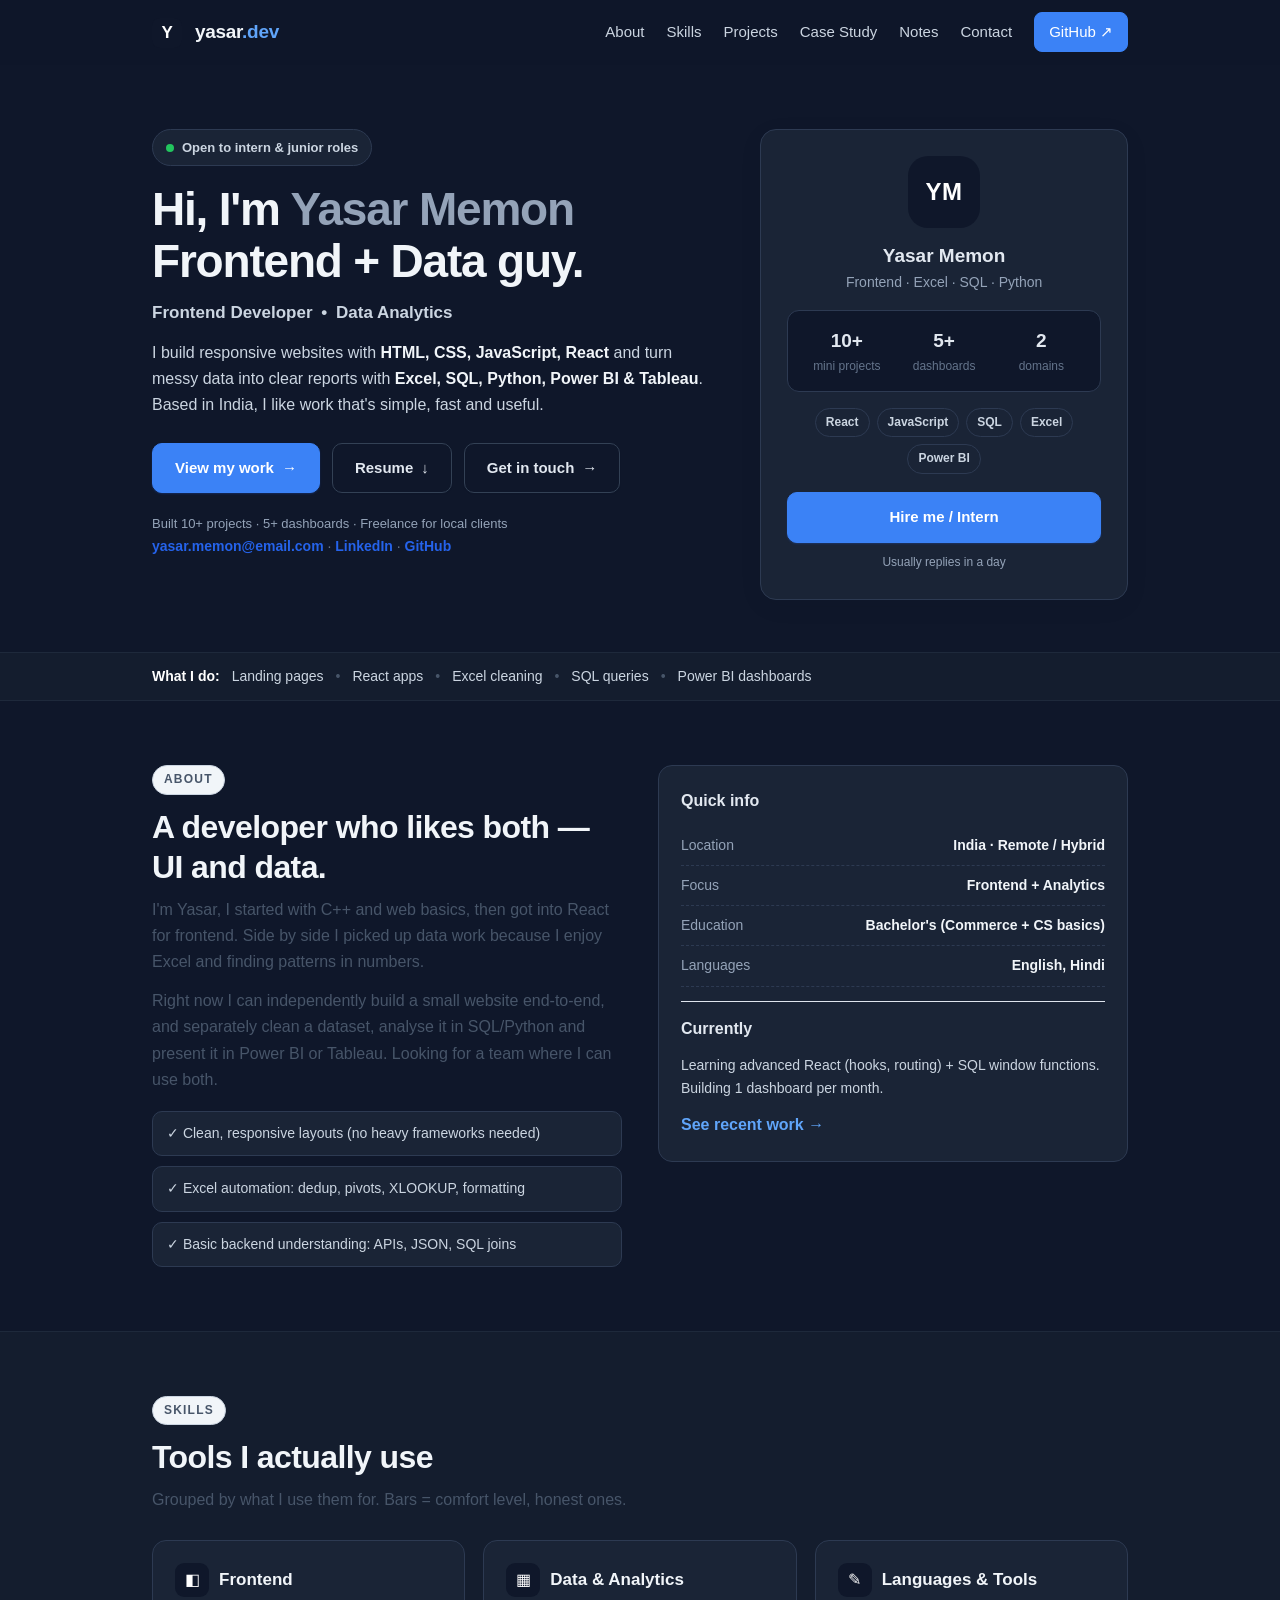
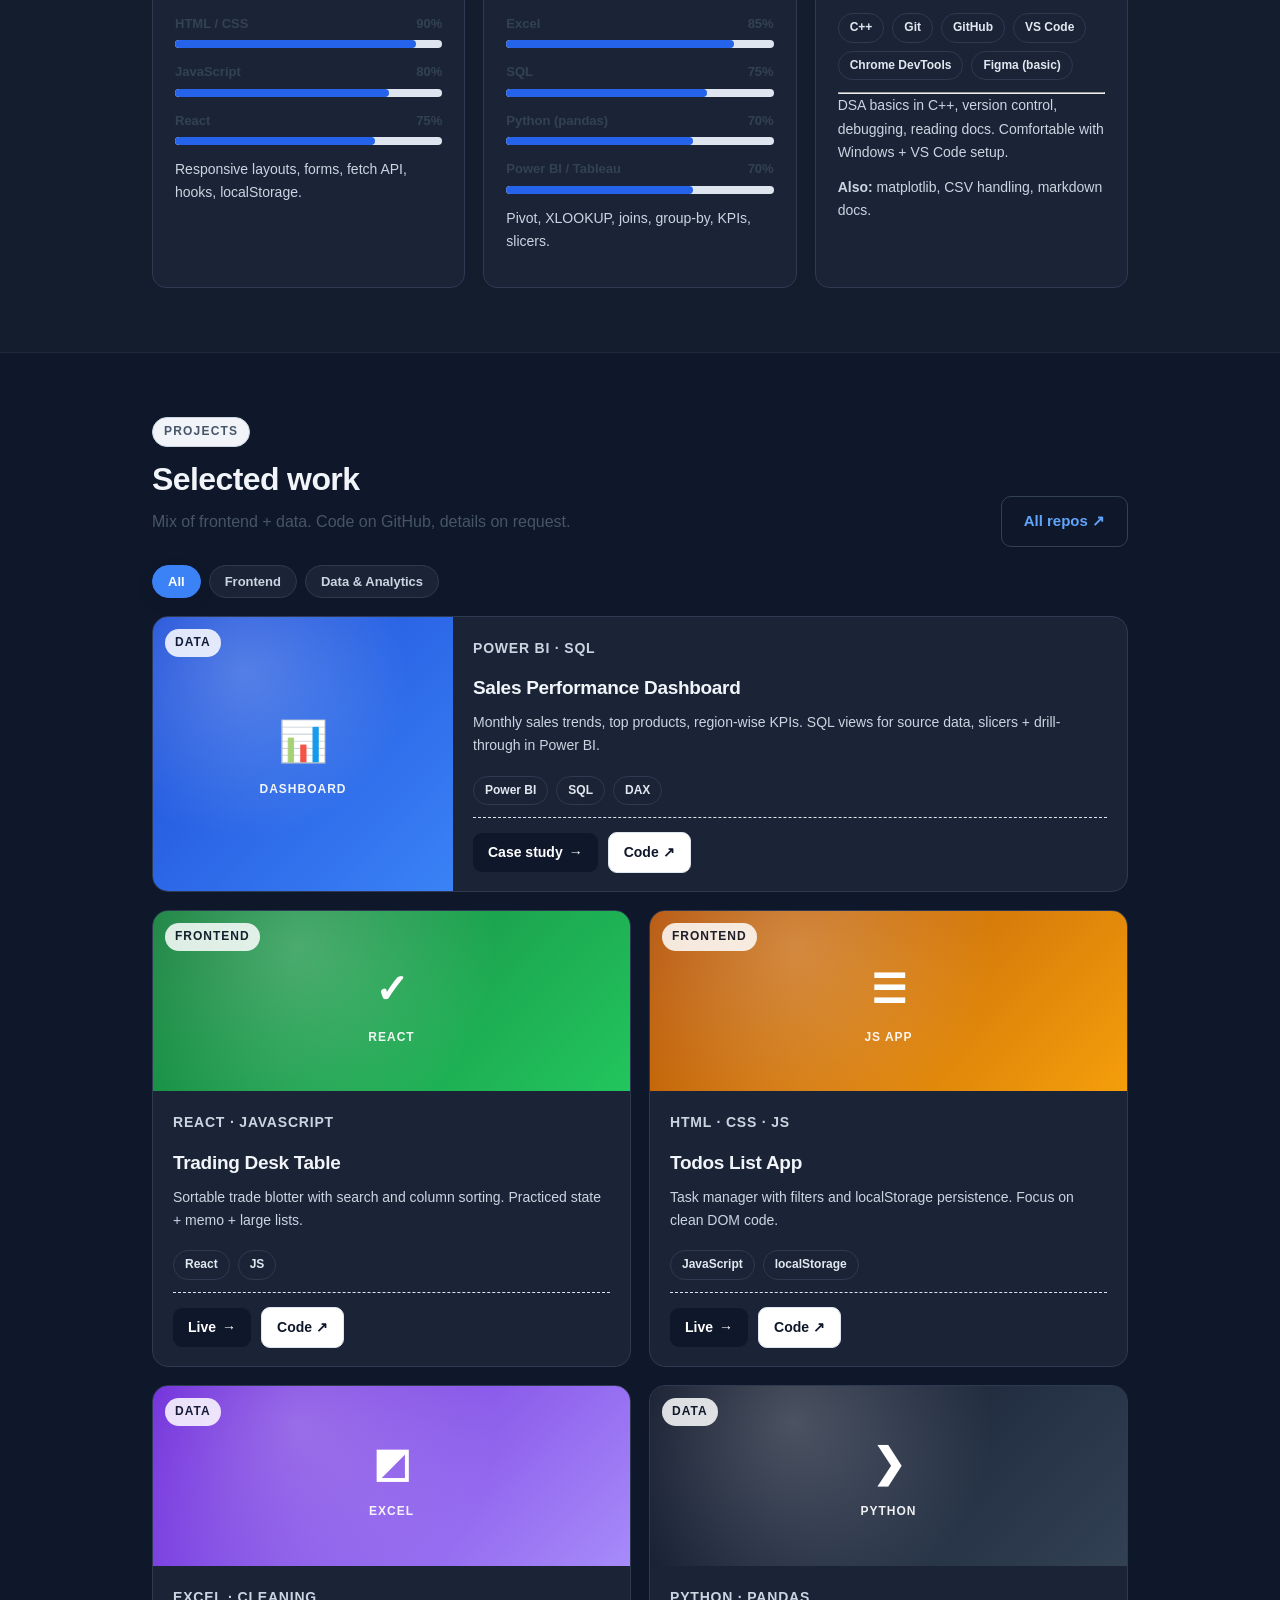
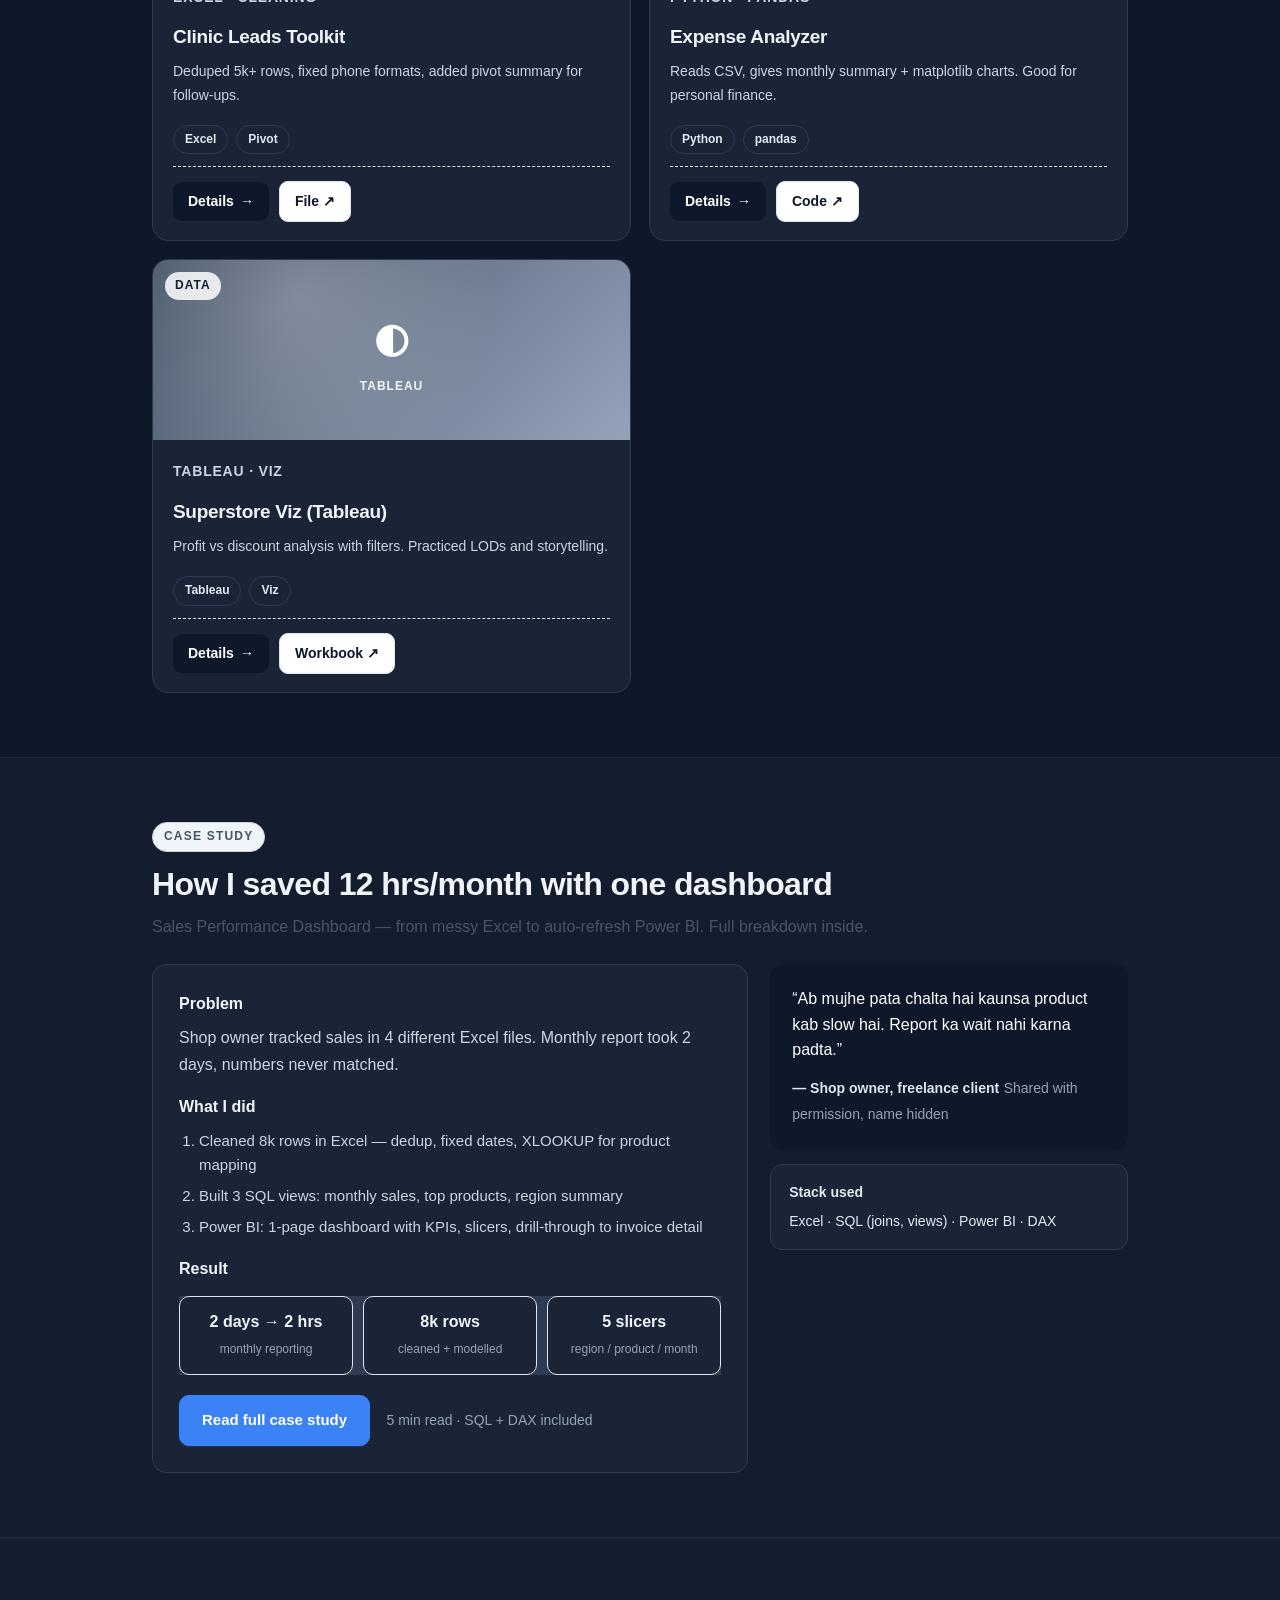
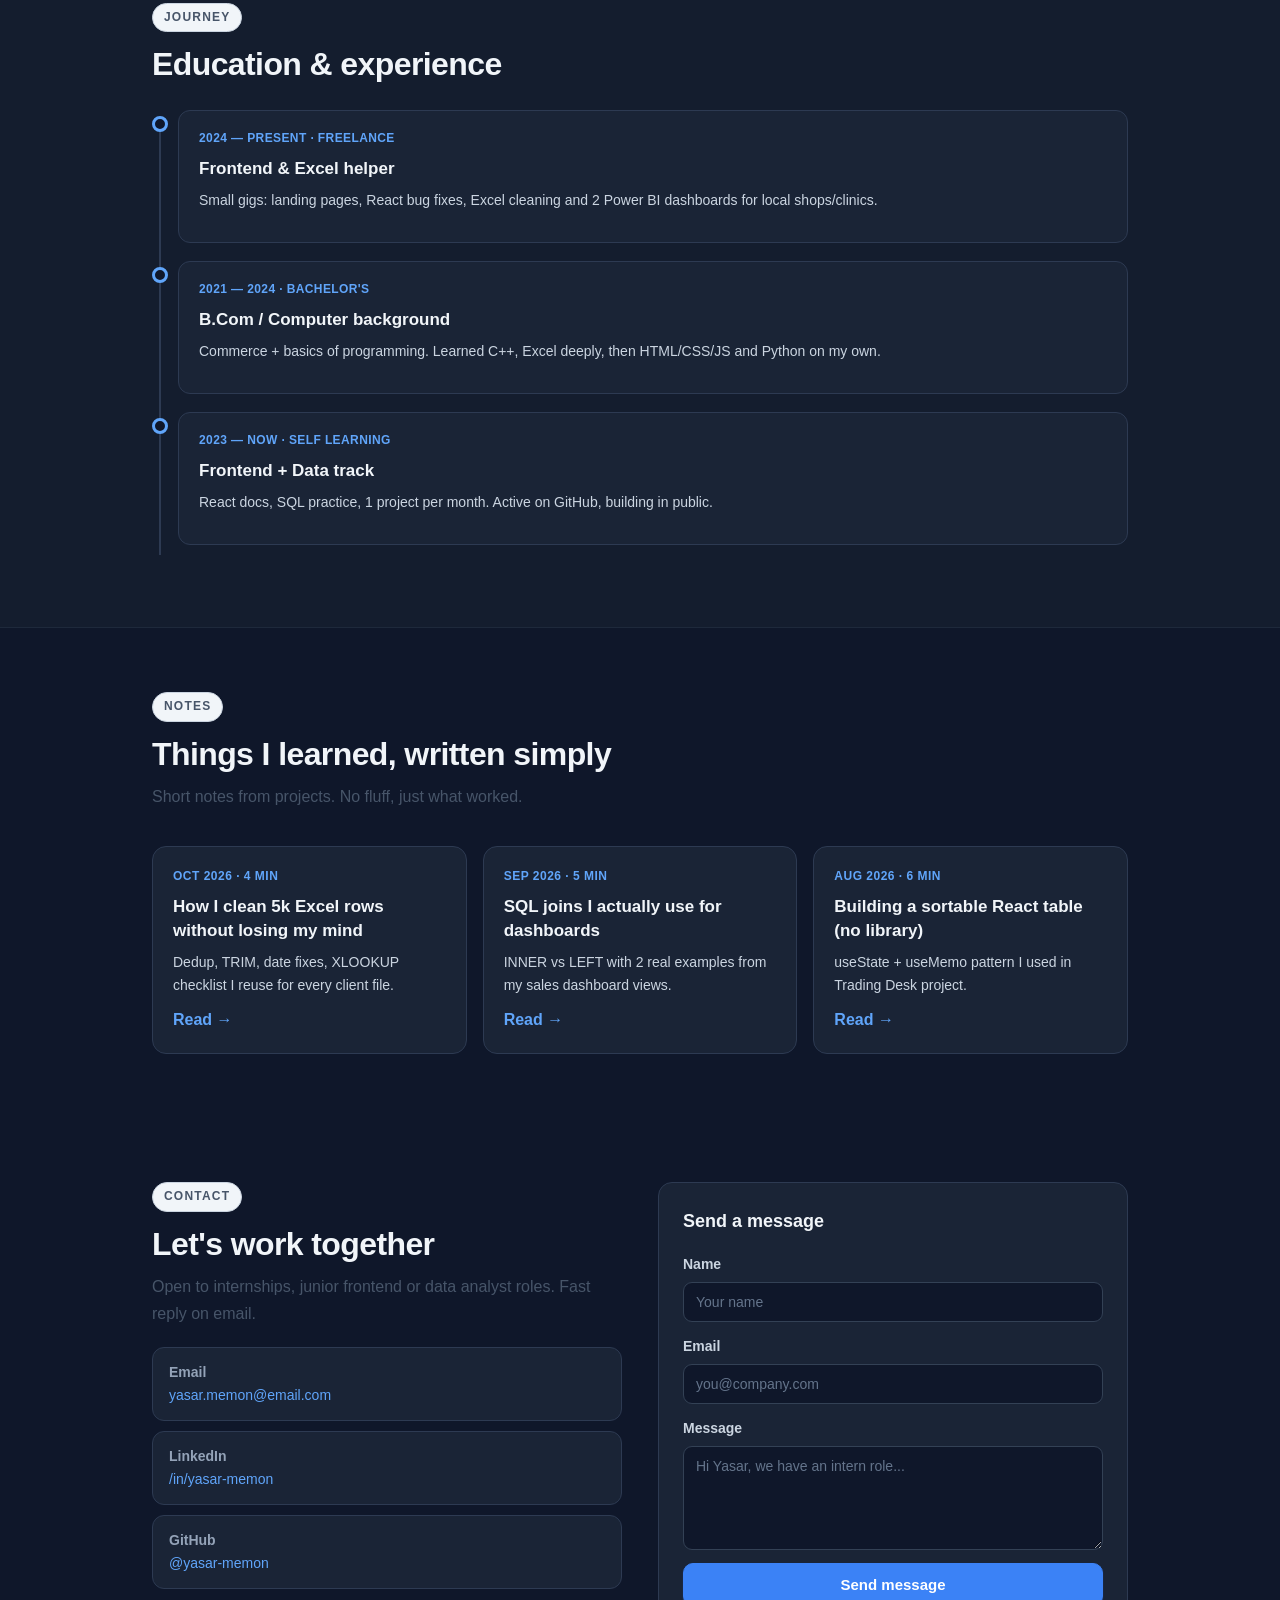
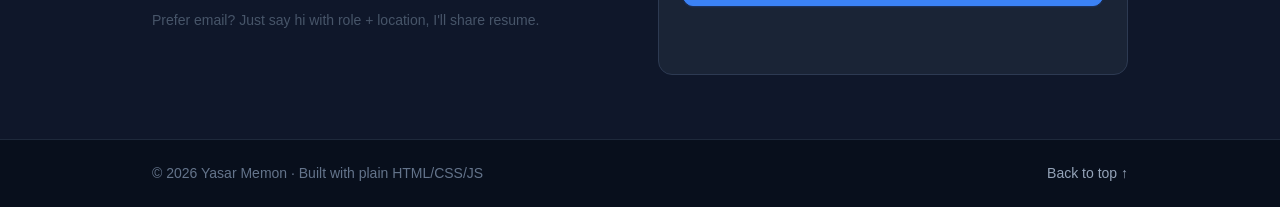
==== commit 5a85329e: "v8.1: fix invisible dark text on dark background" ====
--- a/index.html
+++ b/index.html
@@ -5,7 +5,7 @@
   <meta name="viewport" content="width=device-width, initial-scale=1.0">
   <title>Yasar Memon — Frontend Developer & Data Analyst</title>
   <meta name="description" content="Yasar Memon — Frontend Developer (React, JavaScript) with Data Analytics skills (Excel, SQL, Python, Power BI, Tableau).">
-  <link rel="stylesheet" href="style.css?v=7">
+  <link rel="stylesheet" href="style.css?v=8">
 </head>
 <body>
 
--- a/style.css
+++ b/style.css
@@ -294,3 +294,70 @@
 .footer a:hover{color:#fff}
 .to-top{background:#3b82f6;border-color:#3b82f6;color:#fff}
 .btn:focus-visible{outline-color:#60a5fa}
+
+/* ============================================
+   TEXT CONTRAST FIX — dark text on dark bg
+   ============================================ */
+
+/* hero bold words were invisible */
+.intro b,.lead b,.prose b,.cs-main b{color:#f1f5f9}
+
+/* blog card titles + body */
+.blog-card{color:#e2e8f0}
+.blog-card h3{color:#f1f5f9}
+.blog-more{color:#e2e8f0}
+
+/* card title links */
+.card-body h3 a{color:#f1f5f9}
+.card-body h3 a:hover{color:#60a5fa}
+
+/* info box / quick info rows */
+.info-row b,.fact b{color:#f1f5f9}
+.info-row span,.fact span{color:#94a3b8}
+.info-box h3,.facts .mono{color:#e2e8f0}
+.info-box p{color:#cbd5e1}
+
+/* skill card chip text */
+.chip,.tag{color:#e2e8f0}
+
+/* case study side card */
+.side-card{background:#1a2436;border-color:#2d3a52}
+.side-card .mono{color:#94a3b8}
+.side-card p{color:#cbd5e1}
+
+/* timeline */
+.t-box h3{color:#f1f5f9}
+.t-box p{color:#cbd5e1}
+
+/* contact card labels */
+.c-card{color:#e2e8f0}
+.c-card b{color:#94a3b8}
+
+/* notes section links */
+.link,.sec-head .btn-outline{color:#60a5fa}
+.link:hover{color:#93c5fd}
+
+/* filter buttons on dark */
+.filter-btn{background:#1a2436;border-color:#2d3a52;color:#cbd5e1}
+.filter-btn:hover{border-color:#64748b;color:#f1f5f9}
+.filter-btn.active{background:#3b82f6;border-color:#3b82f6;color:#fff}
+
+/* proof line + footer text */
+.proof{color:#94a3b8}
+
+/* ---------- article pages ---------- */
+.article h1{color:#f1f5f9}
+.article .meta{color:#94a3b8;border-bottom-color:#2d3a52}
+.article h2{color:#f1f5f9}
+.article p{color:#cbd5e1}
+.article li{color:#cbd5e1}
+.article b{color:#f1f5f9}
+.article .back{color:#94a3b8}
+.article .back:hover{color:#f1f5f9}
+.article .eyebrow{color:#60a5fa}
+.article pre{background:#080f1c;border:1px solid #2d3a52;color:#e7e5e4}
+.article code{background:#1a2436;border-color:#2d3a52;color:#7dd3fc}
+.article .callout{background:#141d2e;border-color:#2d3a52;border-left-color:#3b82f6;color:#cbd5e1}
+
+/* blog card links inside article back */
+.blog-more{color:#e2e8f0}
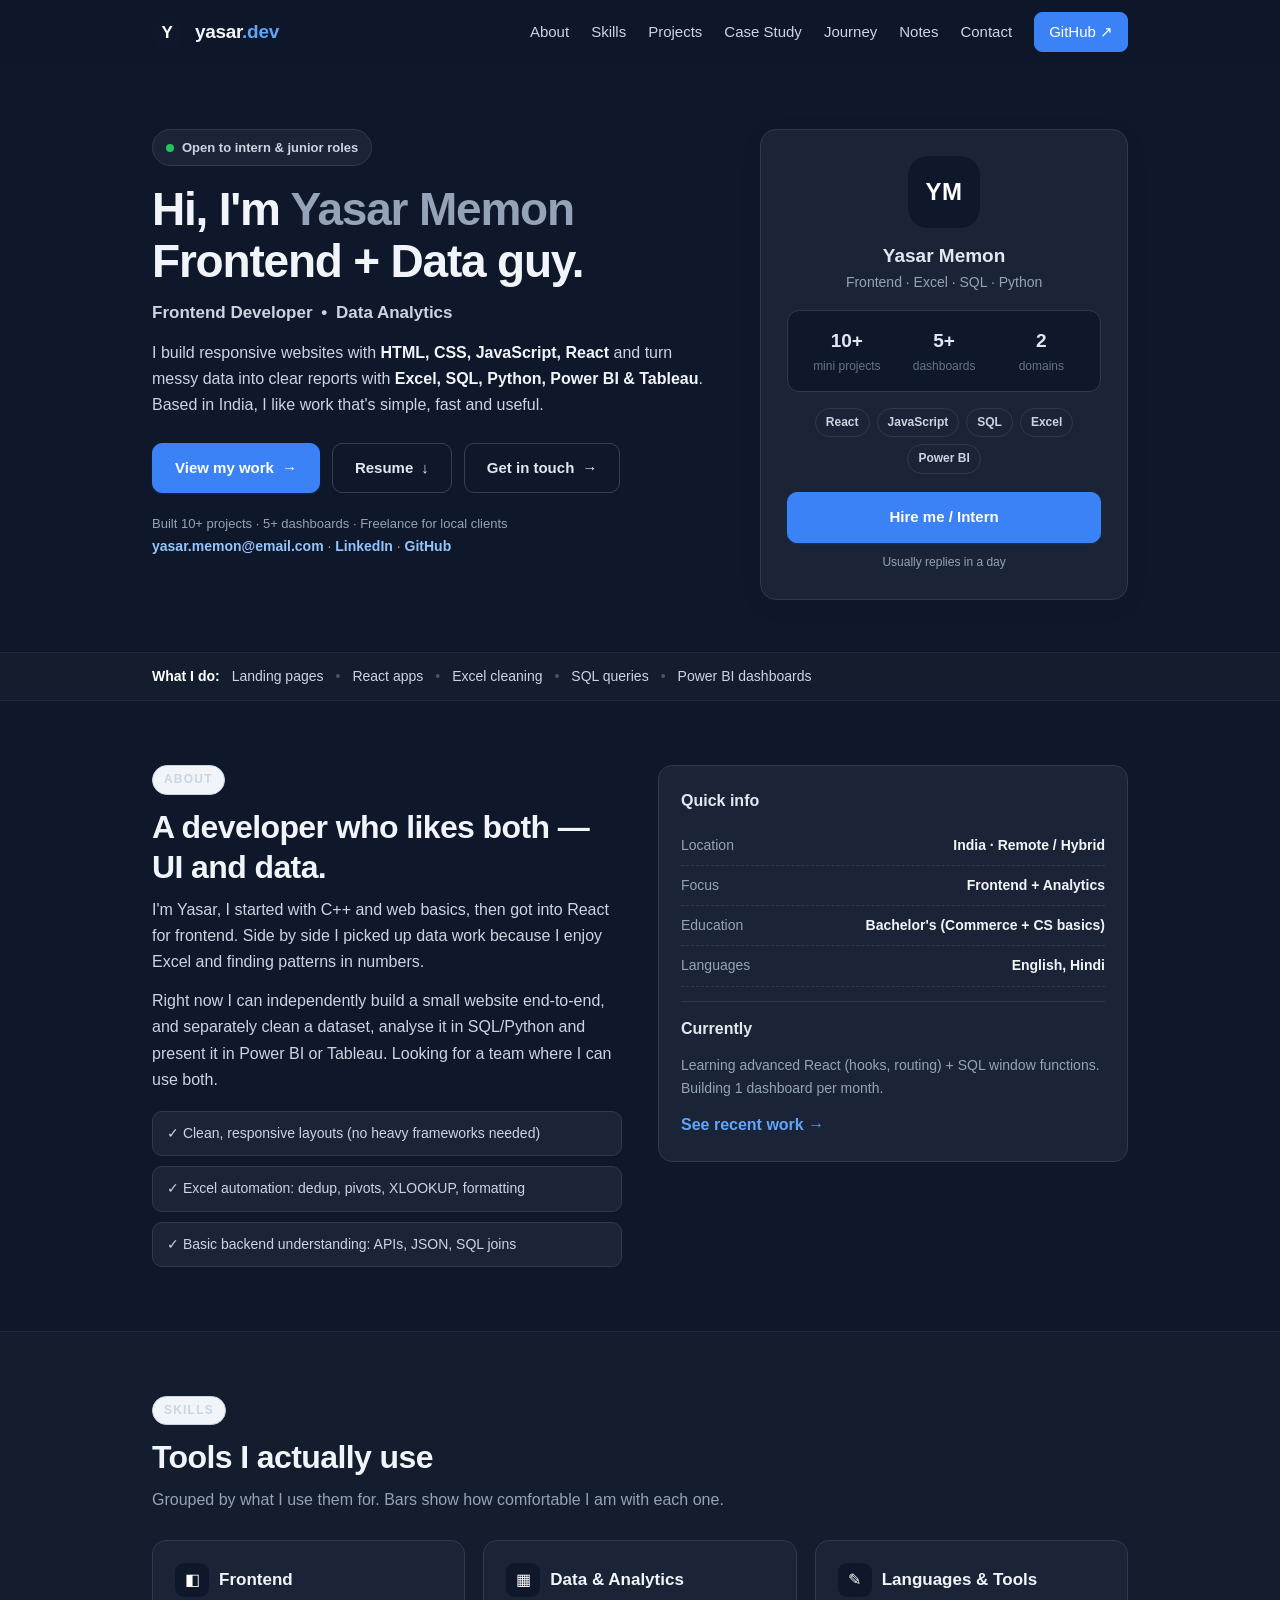
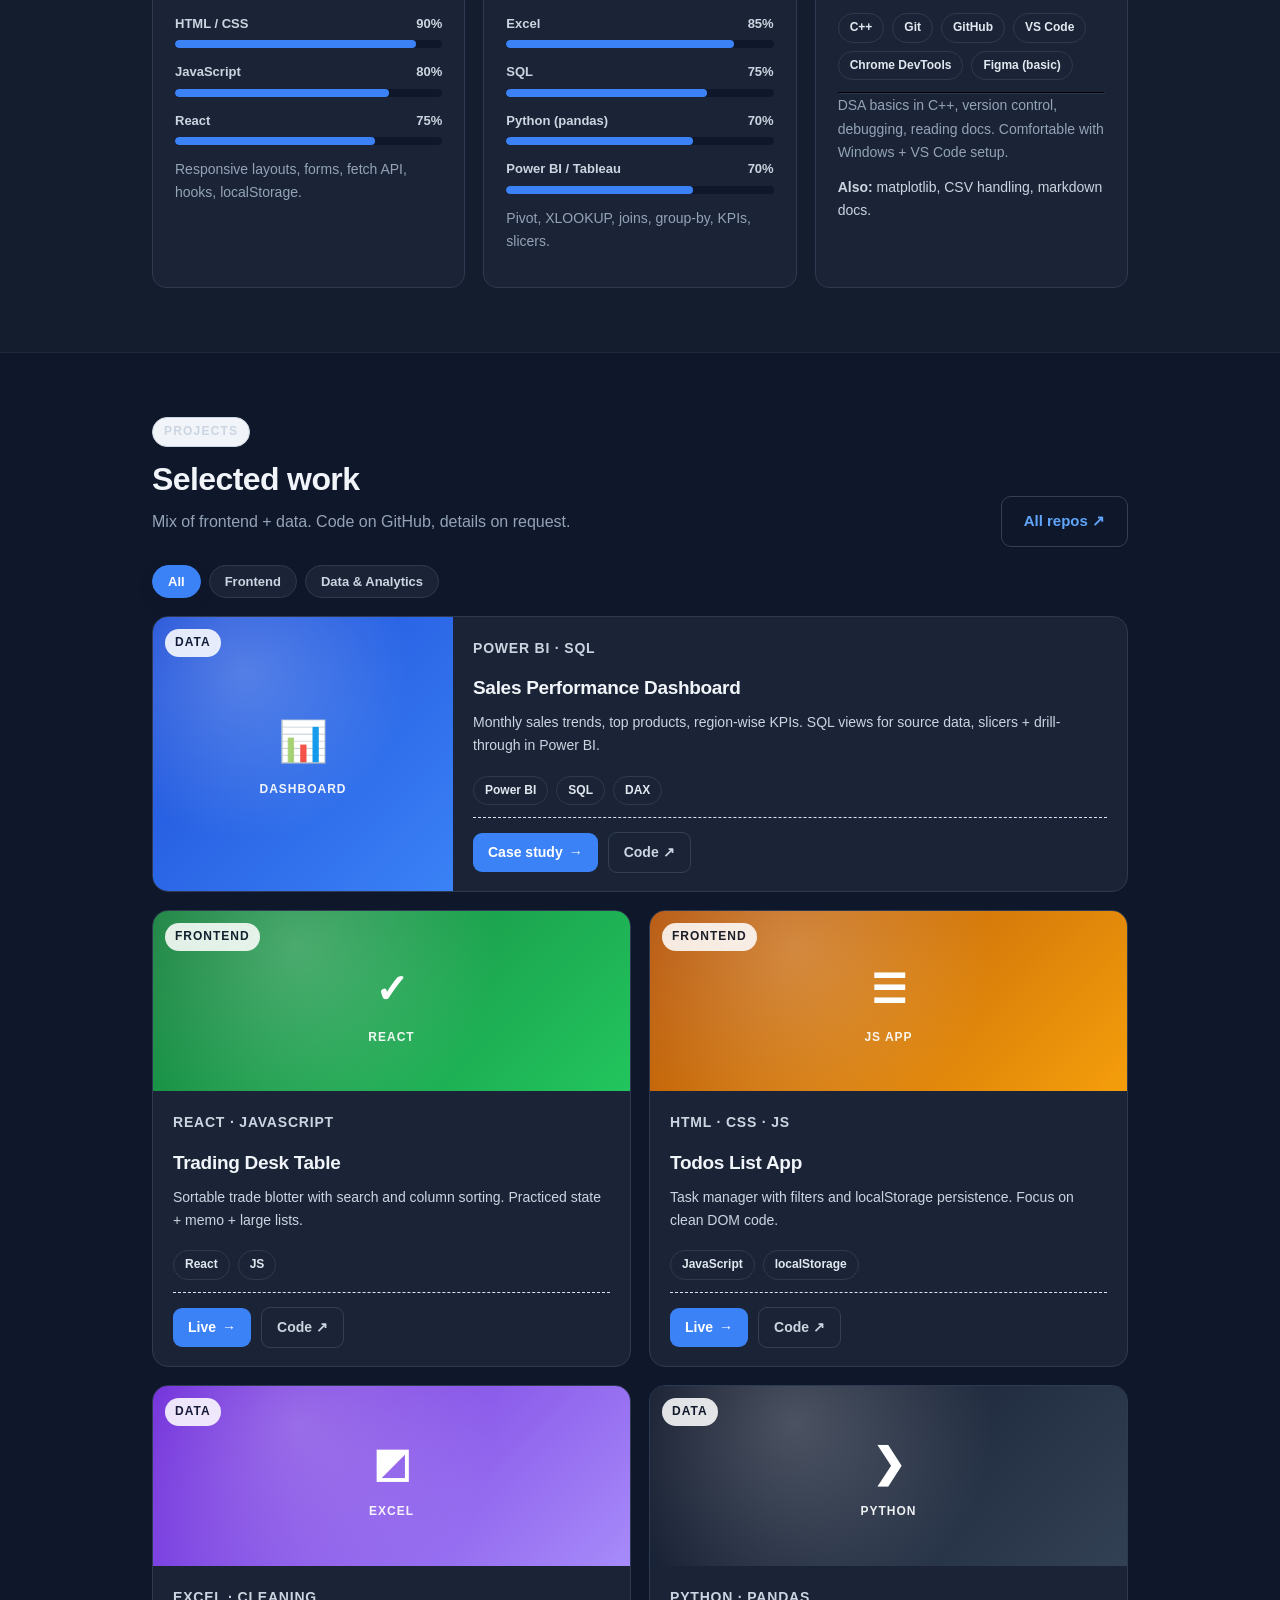
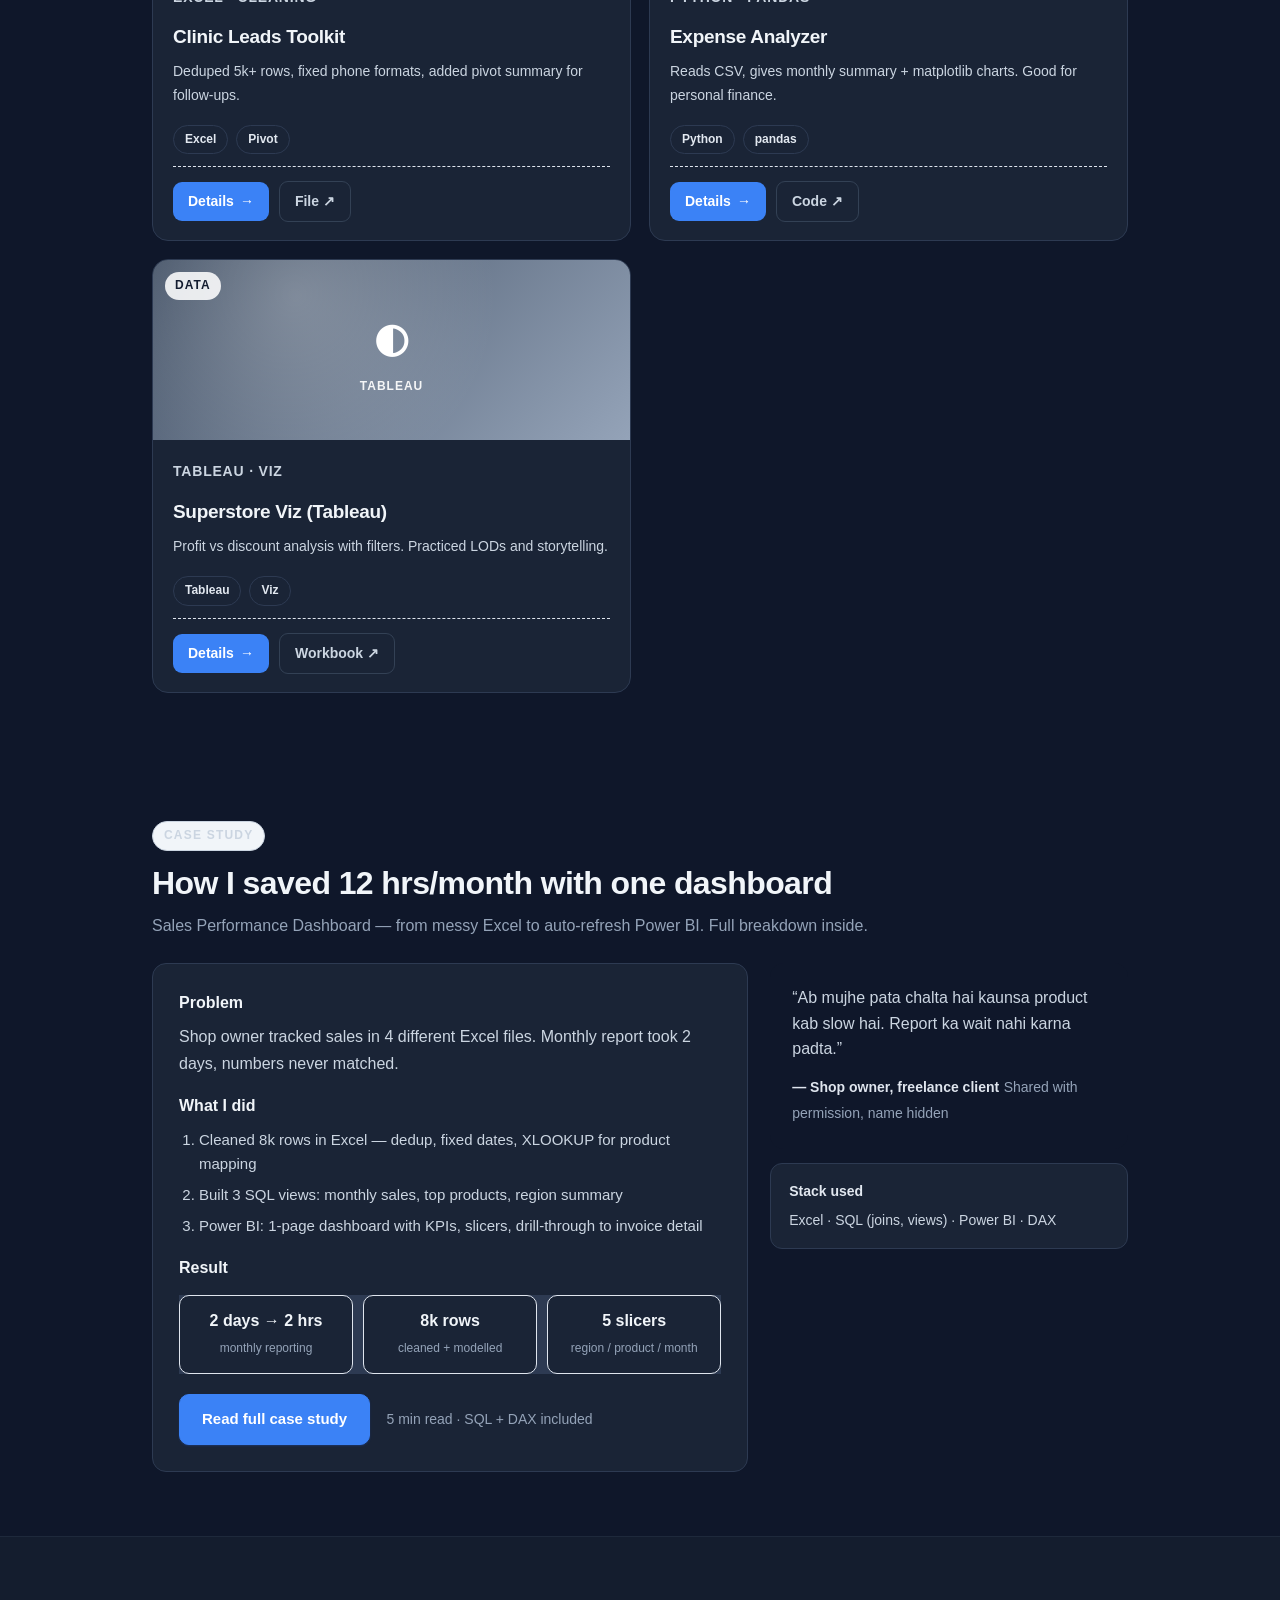
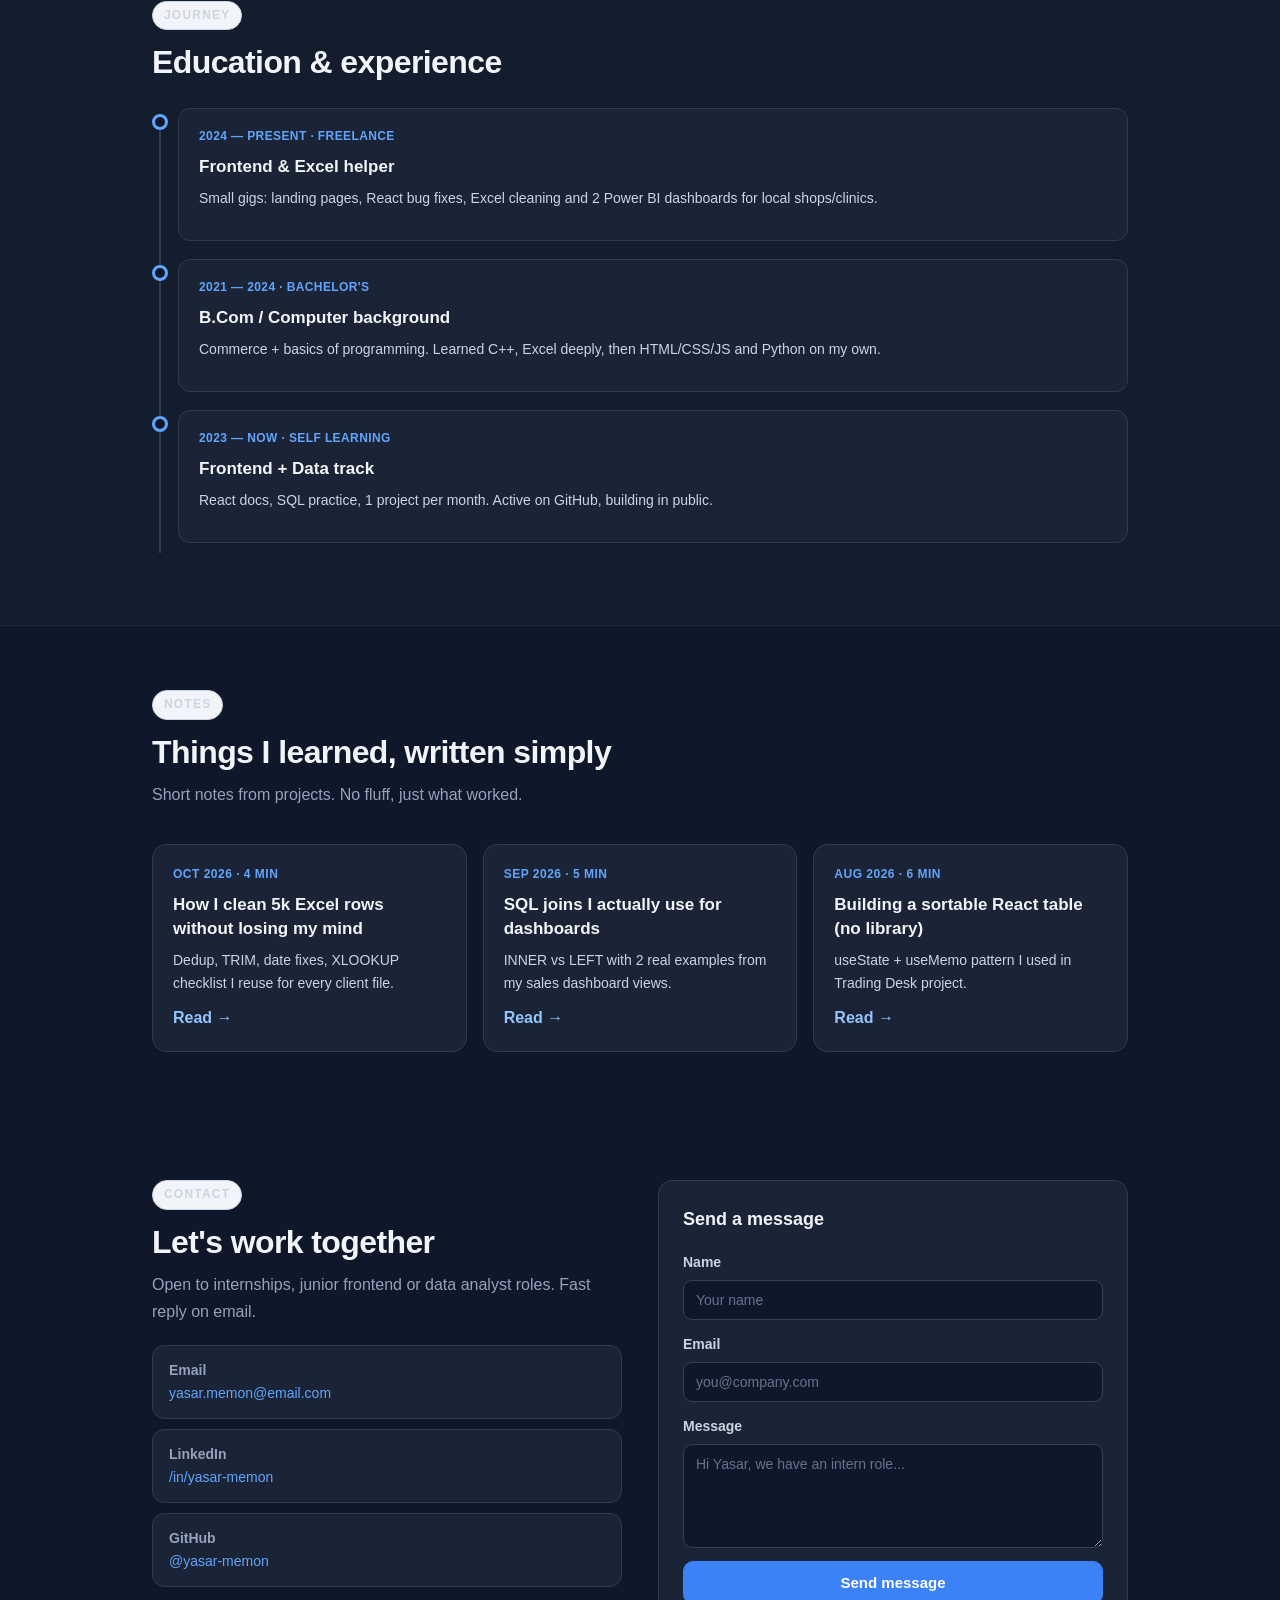
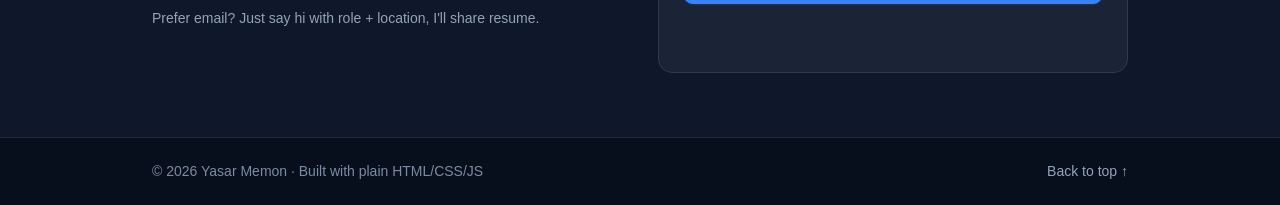
==== commit d5c3c4d4: "v9 bugfix: paragraph contrast, skill bar labels, nav anchor offset, resume 404, aria, js guards" ====
--- a/index.html
+++ b/index.html
@@ -4,8 +4,9 @@
   <meta charset="UTF-8">
   <meta name="viewport" content="width=device-width, initial-scale=1.0">
   <title>Yasar Memon — Frontend Developer & Data Analyst</title>
+  <meta name="theme-color" content="#0f172a">
   <meta name="description" content="Yasar Memon — Frontend Developer (React, JavaScript) with Data Analytics skills (Excel, SQL, Python, Power BI, Tableau).">
-  <link rel="stylesheet" href="style.css?v=8">
+  <link rel="stylesheet" href="style.css?v=9">
 </head>
 <body>
 
@@ -13,12 +14,13 @@
   <header class="nav" id="navbar">
     <div class="wrap nav-inner">
       <a href="#top" class="logo"><span class="logo-box">Y</span> yasar<span class="logo-dot">.dev</span></a>
-      <button class="menu-btn" id="menuBtn" aria-label="Menu">☰</button>
+      <button class="menu-btn" id="menuBtn" aria-label="Open menu" aria-expanded="false" aria-controls="navLinks">☰</button>
       <nav class="nav-links" id="navLinks">
         <a href="#about">About</a>
         <a href="#skills">Skills</a>
         <a href="#projects">Projects</a>
         <a href="#case-study">Case Study</a>
+        <a href="#journey">Journey</a>
         <a href="#notes">Notes</a>
         <a href="#contact">Contact</a>
         <a href="https://github.com/yasar-memon" target="_blank" rel="noopener" class="btn-small">GitHub ↗</a>
@@ -129,7 +131,7 @@
       <div class="wrap">
         <p class="eyebrow">Skills</p>
         <h2>Tools I actually use</h2>
-        <p class="muted">Grouped by what I use them for. Bars = comfort level, honest ones.</p>
+        <p class="muted">Grouped by what I use them for. Bars show how comfortable I am with each one.</p>
 
         <div class="skills-grid">
           <div class="skill-card">
@@ -180,9 +182,9 @@
         </div>
 
         <div class="filter-bar" id="filterBar">
-          <button class="filter-btn active" data-filter="all">All</button>
-          <button class="filter-btn" data-filter="frontend">Frontend</button>
-          <button class="filter-btn" data-filter="data">Data & Analytics</button>
+          <button class="filter-btn active" data-filter="all" aria-pressed="true">All</button>
+          <button class="filter-btn" data-filter="frontend" aria-pressed="false">Frontend</button>
+          <button class="filter-btn" data-filter="data" aria-pressed="false">Data &amp; Analytics</button>
         </div>
 
         <div class="projects-grid" id="projectsGrid">
@@ -256,7 +258,7 @@
     </section>
 
     <!-- featured case study -->
-    <section id="case-study" class="section alt reveal">
+    <section id="case-study" class="section reveal">
       <div class="wrap">
         <p class="eyebrow">Case study</p>
         <h2>How I saved 12 hrs/month with one dashboard</h2>
--- a/style.css
+++ b/style.css
@@ -361,3 +361,68 @@
 
 /* blog card links inside article back */
 .blog-more{color:#e2e8f0}
+
+/* ============================================
+   BUGFIX v9
+   1) sticky nav hid section headings on anchor jump
+   2) .section p had higher specificity than .muted,
+      so muted paragraphs rendered dark-on-dark
+   3) skill bar labels invisible
+   4) ghost/card button + hover tweaks for dark bg
+   ============================================ */
+
+/* ---- 1) anchor offset for the 66px sticky navbar ---- */
+html{scroll-padding-top:84px}
+section[id]{scroll-margin-top:84px}
+.blog-card,.t-box,.skill-card{scroll-margin-top:96px}
+
+/* ---- 2) paragraph / list contrast (beats .section p) ---- */
+.section p,.section .muted,.section p.muted,.section p.small,
+.card-body p,.cs-main p,.cs-list,.cs-list li,.t-box p,
+.skill-card p,.skill-card p.muted,.info-box p,.info-box p.muted,
+.blog-card p,.quote-card p,.mini-list span{
+  color:#cbd5e1
+}
+/* secondary/meta text stays dimmer but readable */
+.section p.muted,.section .muted.small,.muted.small{color:#94a3b8}
+
+/* ---- 3) skill bar labels + track on dark ---- */
+.bar-top{color:#cbd5e1}
+.bar{background:#0f172a}
+.bar i{background:#3b82f6}
+.skill-card hr,.info-box hr{border-color:#2d3a52}
+
+/* ---- 4) buttons / cards tuned for dark ---- */
+.btn-link{background:#3b82f6}
+.btn-link:hover{background:#60a5fa}
+.btn-link.ghost{background:transparent;color:#cbd5e1;border-color:#334155}
+.btn-link.ghost:hover{background:#1f2b40;color:#f1f5f9;border-color:#64748b}
+
+.card:hover{border-color:#3b82f6;box-shadow:0 18px 40px rgba(0,0,0,.45)}
+.skill-card:hover{border-color:#3b82f6}
+
+.filter-btn:hover{border-color:#64748b}
+.cat-pill{background:rgba(255,255,255,.94);color:#0f172a;opacity:1}
+
+/* hero meta links readable on navy */
+.hero-meta{color:#94a3b8}
+.hero-meta a{color:#93c5fd}
+.hero-meta a:hover{color:#dbeafe}
+
+/* kicker / eyebrow contrast on dark */
+.kicker,.eyebrow{color:#60a5fa}
+
+/* notes card "Read ->" link */
+.blog-card .link{color:#93c5fd}
+
+/* about list + checklist text */
+.about-list{color:#cbd5e1}
+.about-list strong{color:#f1f5f9}
+.check-list div{color:#cbd5e1}
+
+/* form note + placeholder */
+.form-note{color:#94a3b8}
+.contact-form input::placeholder,.contact-form textarea::placeholder{color:#64748b}
+
+/* footer contrast */
+.footer{color:#7c8ba1}
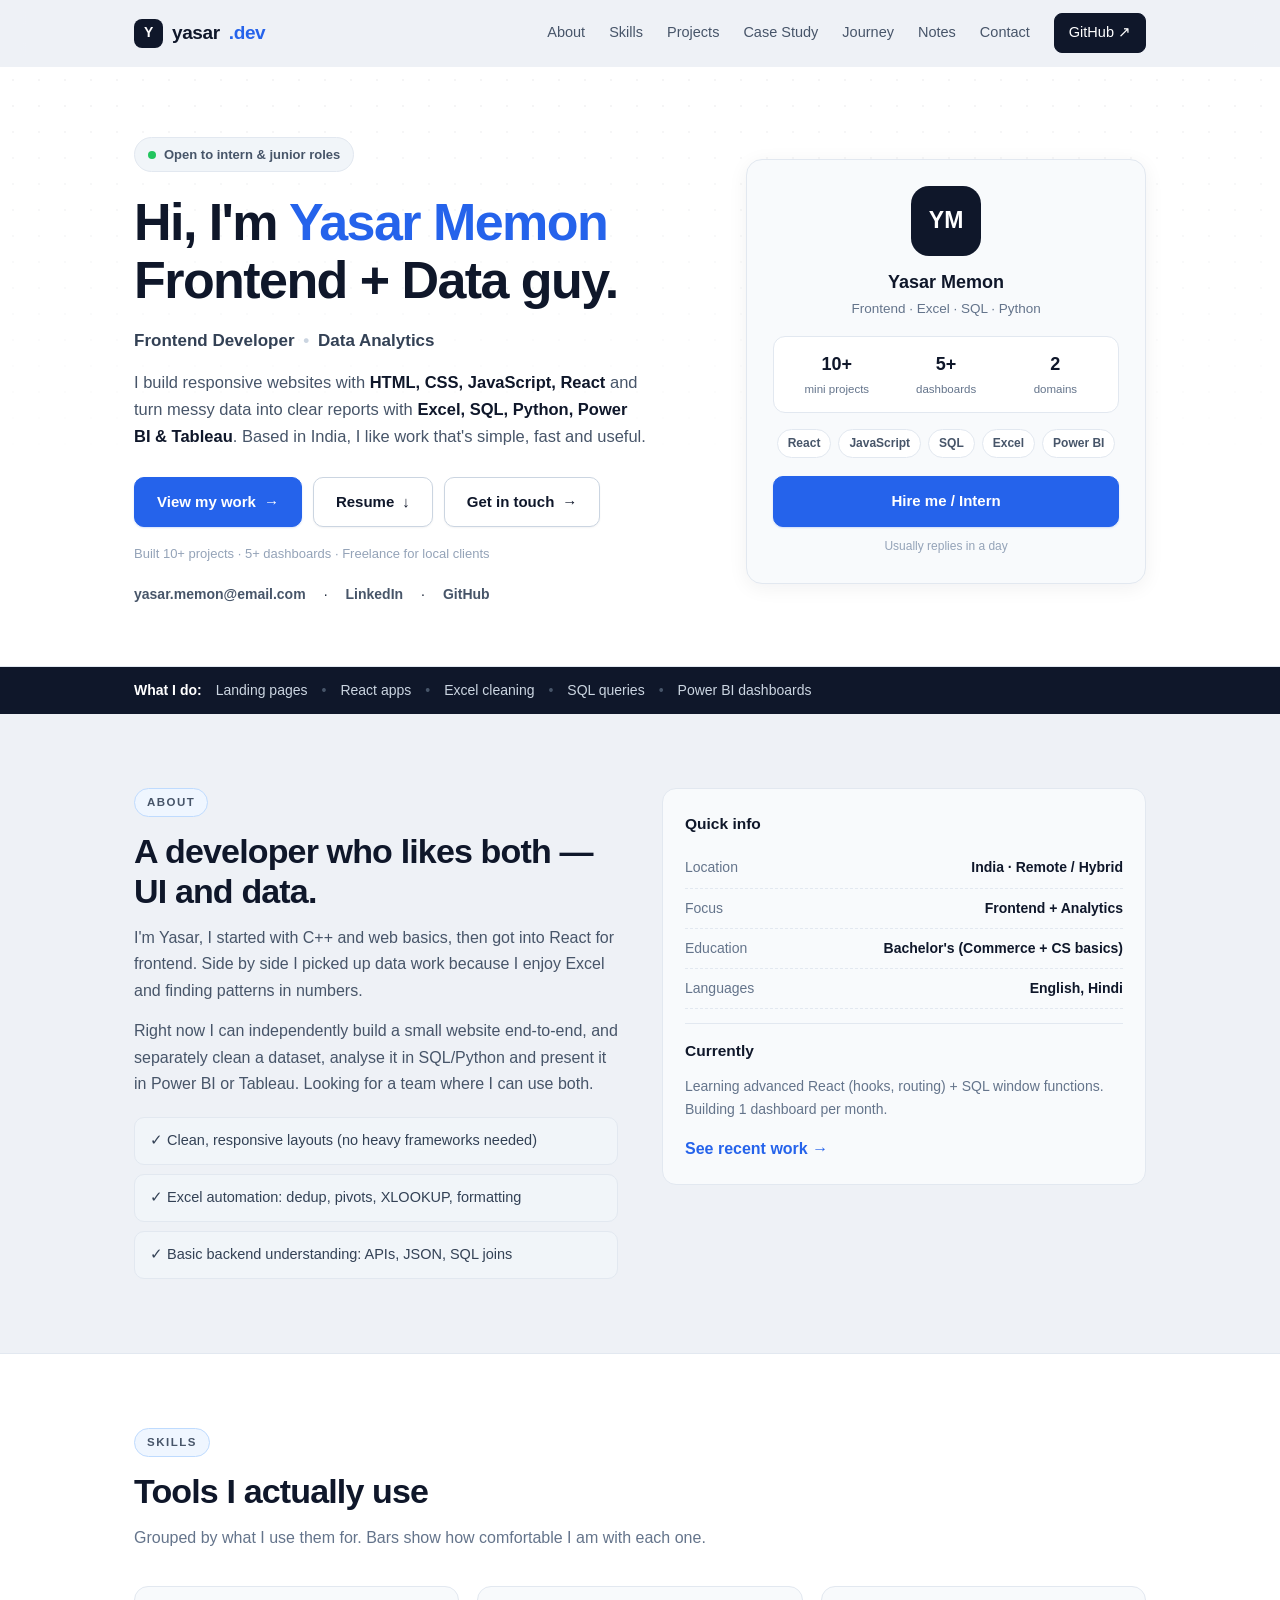
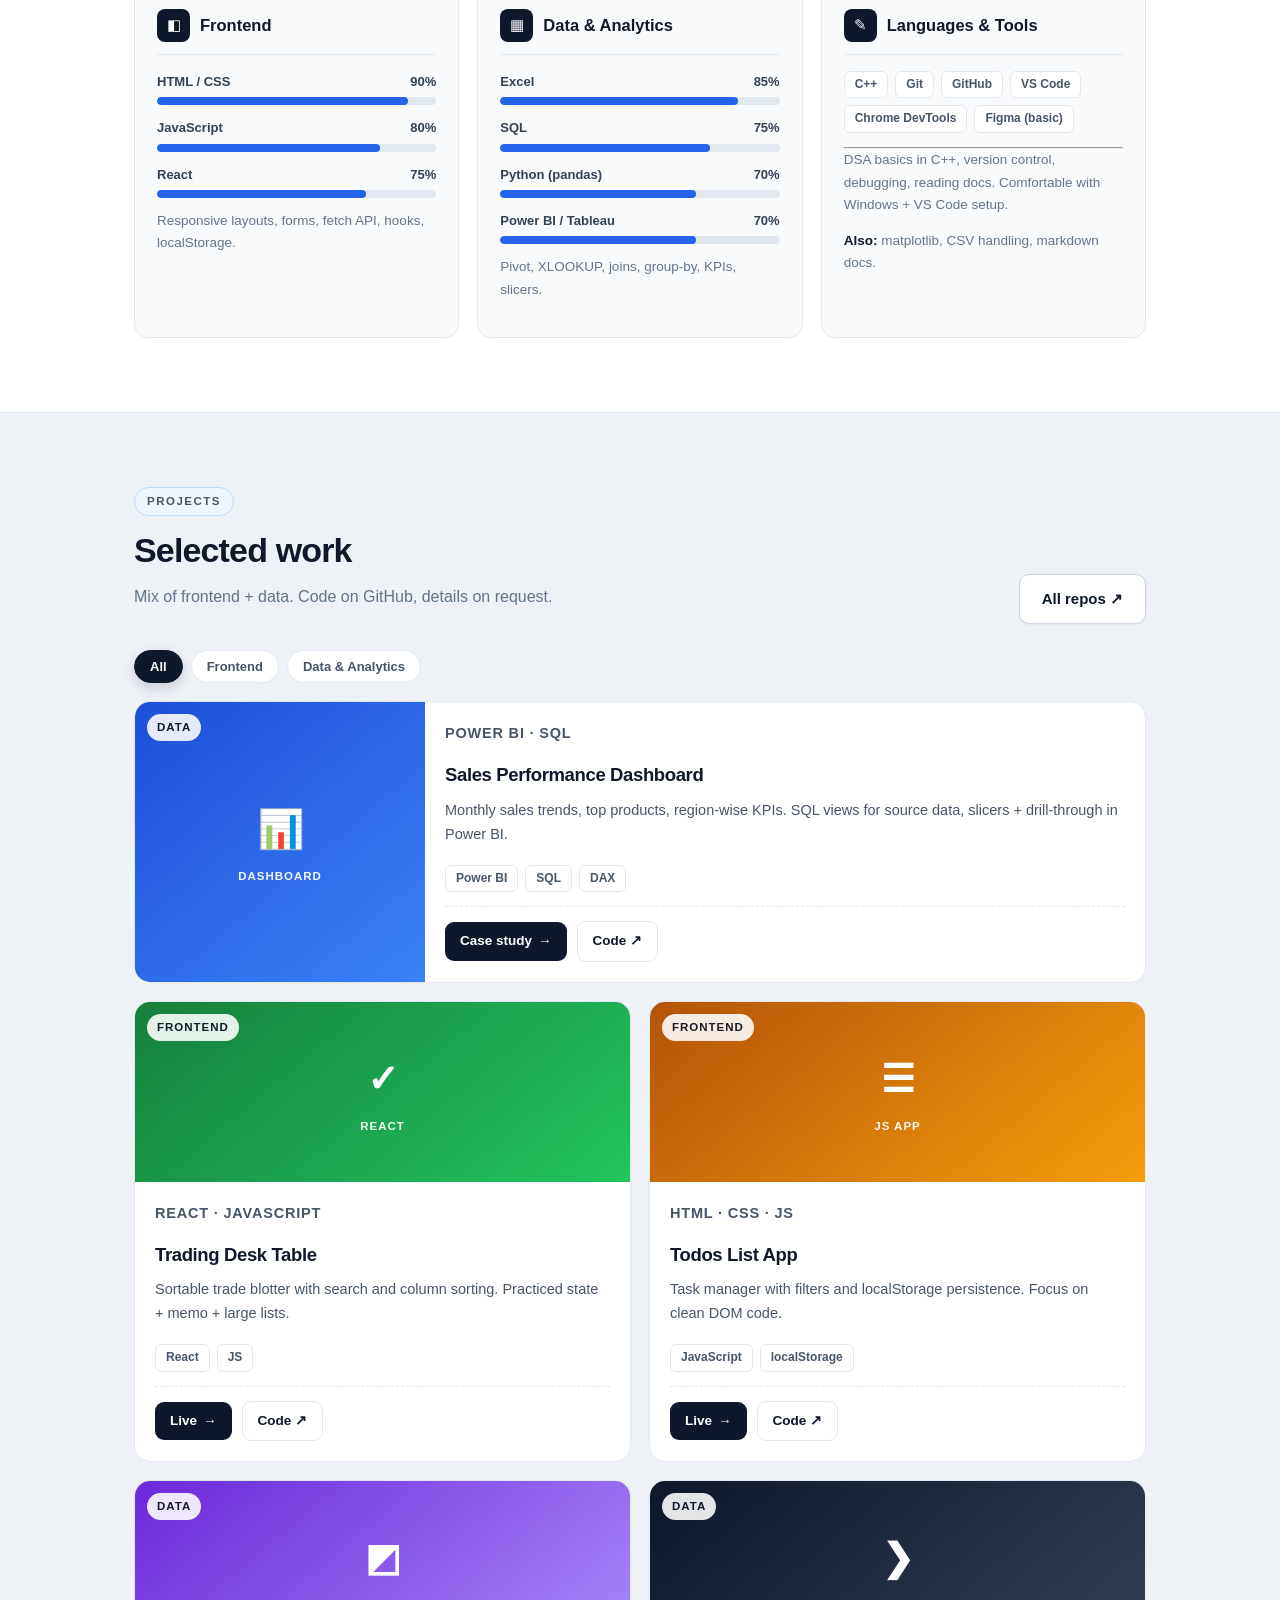
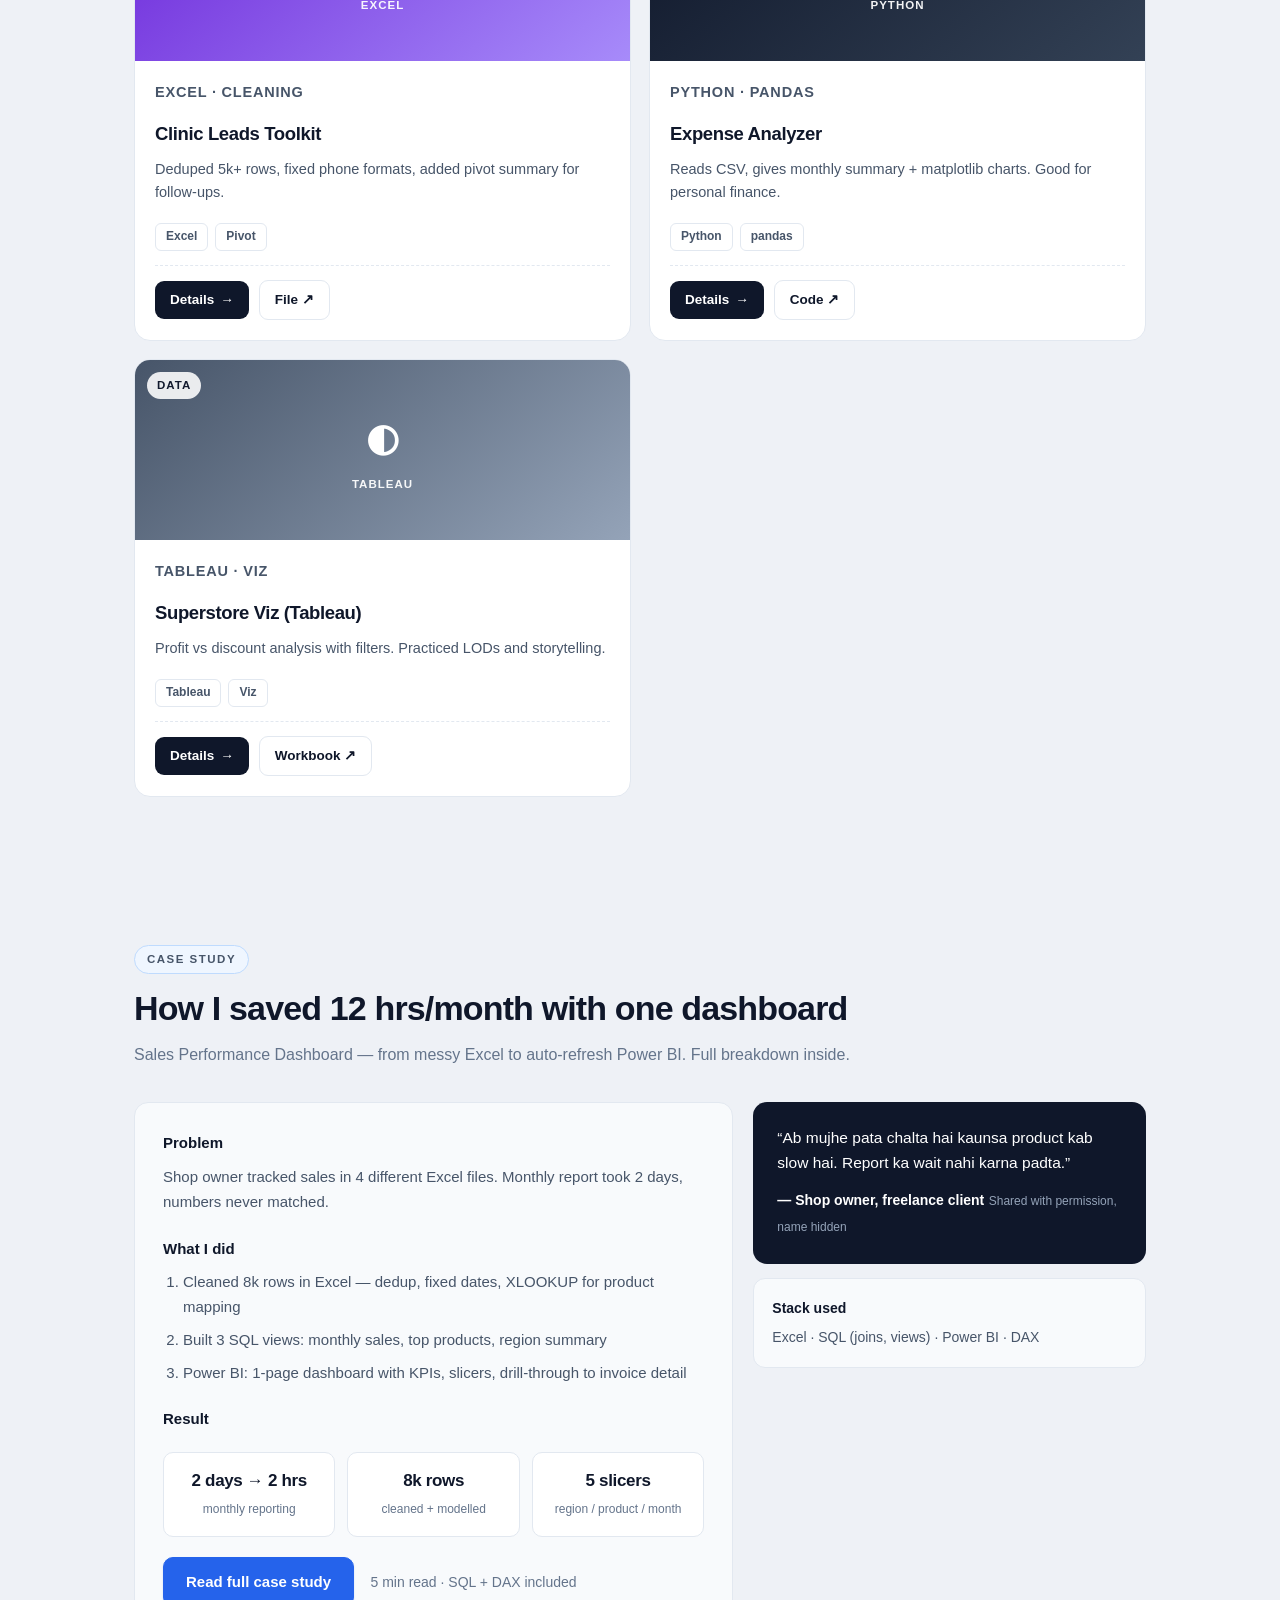
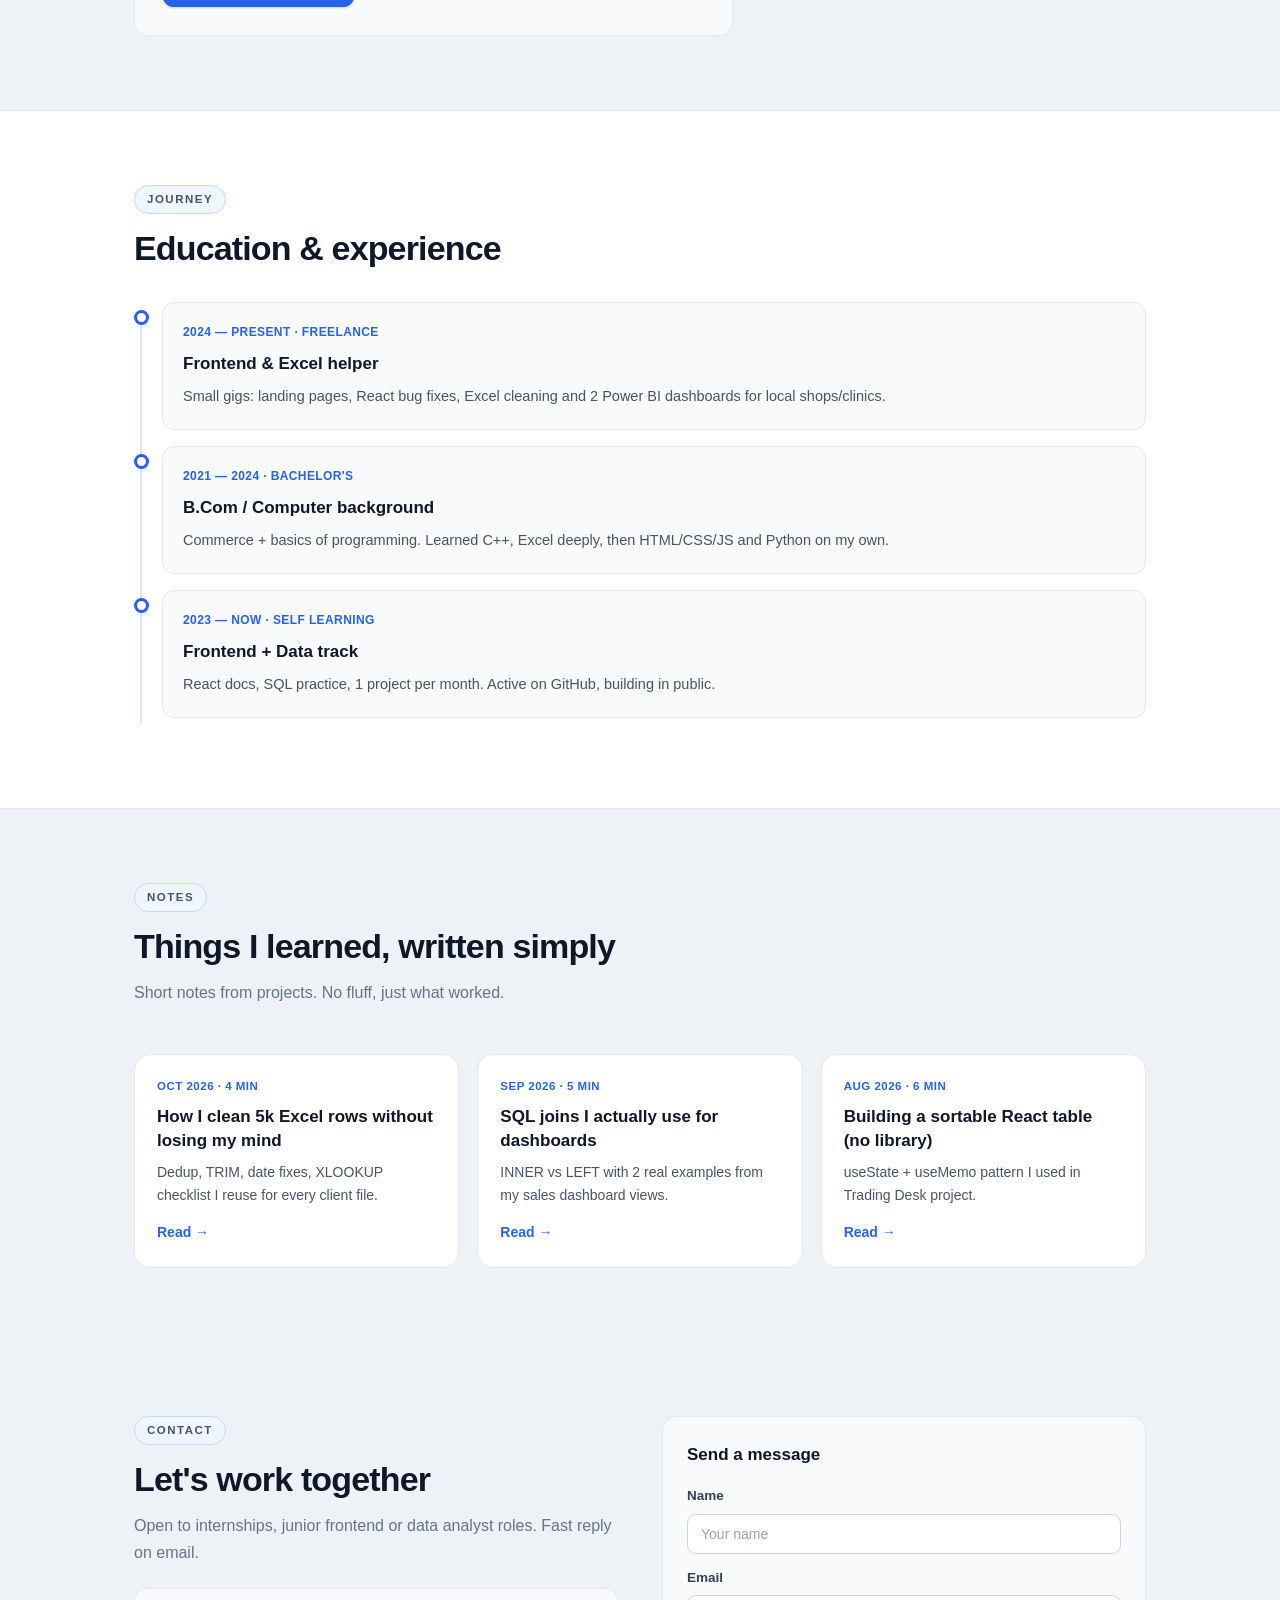
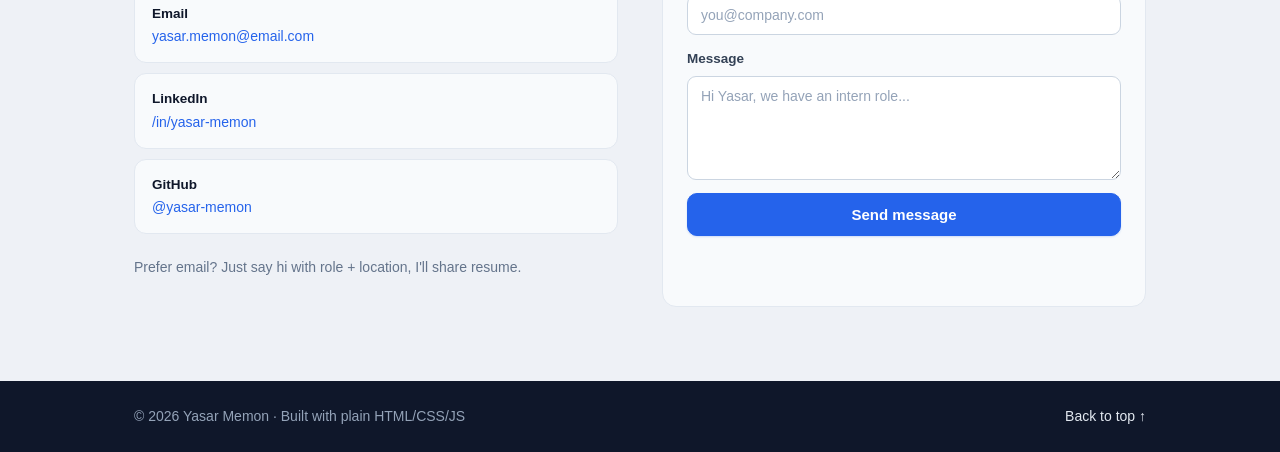
==== commit c3529151: "v10: clean light theme rewrite (removed all dark override layers)" ====
--- a/index.html
+++ b/index.html
@@ -6,7 +6,7 @@
   <title>Yasar Memon — Frontend Developer & Data Analyst</title>
   <meta name="theme-color" content="#0f172a">
   <meta name="description" content="Yasar Memon — Frontend Developer (React, JavaScript) with Data Analytics skills (Excel, SQL, Python, Power BI, Tableau).">
-  <link rel="stylesheet" href="style.css?v=9">
+  <link rel="stylesheet" href="style.css?v=10">
 </head>
 <body>
 
--- a/style.css
+++ b/style.css
@@ -1,428 +1,257 @@
-/* Yasar portfolio — clean professional theme, no framework */
+/* ============================================
+   Yasar Memon — portfolio
+   Light theme, clean + professional
+   ============================================ */
+
 *{margin:0;padding:0;box-sizing:border-box}
-html{scroll-behavior:smooth}
+html{scroll-behavior:smooth;scroll-padding-top:84px}
 body{
-  font-family:-apple-system,BlinkMacSystemFont,"Segoe UI",Roboto,Inter,Arial,sans-serif;
-  background:#eef2f7;color:#0f172a;line-height:1.65;font-size:16px;
+  font-family:-apple-system,BlinkMacSystemFont,"Segoe UI",Roboto,"Helvetica Neue",Arial,sans-serif;
+  background:#eef1f6;color:#1e293b;line-height:1.65;font-size:16px;-webkit-font-smoothing:antialiased;
 }
 a{color:#2563eb;text-decoration:none}
 a:hover{text-decoration:underline}
-.wrap{max-width:1020px;margin:0 auto;padding:0 22px}
-.muted{color:#64748b}.small{font-size:14px}
-
-/* nav */
-.nav{position:sticky;top:0;z-index:20;background:rgba(255,255,255,.92);backdrop-filter:blur(8px);border-bottom:1px solid #dfe5ee;transition:box-shadow .2s}
-.nav.scrolled{box-shadow:0 4px 18px rgba(15,23,42,.08)}
-.nav-inner{display:flex;align-items:center;justify-content:space-between;height:64px}
-.logo{font-weight:800;font-size:19px;color:#0f172a;letter-spacing:-.3px}
+.wrap{max-width:1060px;margin:0 auto;padding:0 24px}
+.muted{color:#64748b}
+.small{font-size:14px}
+
+/* ---------- nav ---------- */
+.nav{position:sticky;top:0;z-index:50;background:rgba(238,241,246,.88);backdrop-filter:blur(12px);border-bottom:1px solid transparent;transition:border-color .2s,box-shadow .2s}
+.nav.scrolled{border-bottom-color:#dbe2ec;box-shadow:0 2px 18px rgba(15,23,42,.06)}
+.nav-inner{display:flex;align-items:center;justify-content:space-between;height:66px}
+.logo{font-weight:800;font-size:19px;letter-spacing:-.02em;color:#0f172a;display:flex;align-items:center;gap:9px}
 .logo:hover{text-decoration:none}
-.logo-box{display:inline-flex;align-items:center;justify-content:center;width:30px;height:30px;background:#0f172a;color:#fff;border-radius:8px;margin-right:8px;font-size:17px}
+.logo-box{width:29px;height:29px;background:#0f172a;color:#fff;border-radius:8px;display:flex;align-items:center;justify-content:center;font-size:14px;font-weight:800}
 .logo-dot{color:#2563eb}
-.nav-links{display:flex;gap:22px;align-items:center}
-.nav-links a{color:#475569;font-size:15px;font-weight:500}
+.nav-links{display:flex;align-items:center;gap:24px}
+.nav-links a{position:relative;font-size:14.5px;color:#475569;font-weight:500}
+.nav-links a:not(.btn-small):after{content:"";position:absolute;left:0;bottom:-5px;width:0;height:1.5px;background:#0f172a;transition:width .2s ease}
+.nav-links a:not(.btn-small):hover:after,.nav-links a.active:after{width:100%}
 .nav-links a:hover,.nav-links a.active{color:#0f172a;text-decoration:none}
-.btn-small{border:1px solid #dfe5ee;padding:7px 14px;border-radius:8px;background:#0f172a;color:#fff !important;font-weight:600}
-.btn-small:hover{background:#1e293b;text-decoration:none}
-.menu-btn{display:none;background:#fff;border:1px solid #dfe5ee;border-radius:8px;font-size:20px;padding:4px 12px;cursor:pointer}
-
-/* buttons — with proper hover feel */
-.btn{position:relative;display:inline-flex;align-items:center;justify-content:center;gap:8px;background:#2563eb;color:#fff;padding:12px 22px;border-radius:10px;border:1px solid #2563eb;font-size:15px;font-weight:650;cursor:pointer;transition:transform .16s ease,box-shadow .16s ease,background .16s ease,border-color .16s;box-shadow:0 1px 2px rgba(37,99,235,.25)}
-.btn:hover{background:#1d4ed8;border-color:#1d4ed8;text-decoration:none;color:#fff;transform:translateY(-2px);box-shadow:0 8px 20px rgba(37,99,235,.28)}
-.btn:active{transform:translateY(0);box-shadow:0 2px 6px rgba(37,99,235,.25)}
-.btn:focus-visible{outline:3px solid #cbd5e1;outline-offset:2px}
-.btn .arr{transition:transform .16s ease}
+.btn-small{border:1px solid #0f172a;background:#0f172a;color:#fff !important;font-size:13.5px;font-weight:600;padding:7px 14px;border-radius:8px;transition:transform .15s,box-shadow .15s}
+.btn-small:hover{transform:translateY(-1px);box-shadow:0 6px 14px rgba(15,23,42,.22);text-decoration:none}
+.menu-btn{display:none;background:#fff;border:1px solid #dbe2ec;border-radius:8px;width:38px;height:36px;font-size:18px;cursor:pointer;color:#0f172a}
+
+/* ---------- buttons ---------- */
+.btn{display:inline-flex;align-items:center;justify-content:center;gap:8px;background:#2563eb;color:#fff;padding:12px 22px;border-radius:10px;border:1px solid #2563eb;font-size:15px;font-weight:600;cursor:pointer;transition:transform .16s ease,box-shadow .16s ease,background .16s,border-color .16s;box-shadow:0 1px 2px rgba(37,99,235,.2)}
+.btn:hover{background:#1d4ed8;border-color:#1d4ed8;text-decoration:none;color:#fff;transform:translateY(-2px);box-shadow:0 10px 22px rgba(37,99,235,.28)}
+.btn:active{transform:translateY(0);box-shadow:0 2px 6px rgba(37,99,235,.2)}
+.btn:focus-visible{outline:3px solid #bfdbfe;outline-offset:2px}
+.btn .arr{transition:transform .16s}
 .btn:hover .arr{transform:translateX(3px)}
-.btn-outline{background:#fff;color:#0f172a;border-color:#cbd5e1;box-shadow:0 1px 2px rgba(15,23,42,.06)}
-.btn-outline:hover{background:#eef2f7;color:#0f172a;border-color:#0f172a;box-shadow:0 8px 18px rgba(15,23,42,.12)}
-.btn-small{transition:transform .15s,box-shadow .15s,background .15s}
-.btn-small:hover{transform:translateY(-1px);box-shadow:0 6px 14px rgba(15,23,42,.25)}
-.btn-block{width:100%;text-align:center}
-/* nav links underline */
-.nav-links a{position:relative}
-.nav-links a:not(.btn-small):after{content:"";position:absolute;left:0;bottom:-4px;height:2px;width:0;background:#2563eb;transition:width .18s}
-.nav-links a:not(.btn-small):hover:after,.nav-links a.active:after{width:100%}
-/* back to top */
-.to-top{position:fixed;right:20px;bottom:20px;width:44px;height:44px;border-radius:12px;border:1px solid #dfe5ee;background:#0f172a;color:#fff;font-size:18px;cursor:pointer;opacity:0;pointer-events:none;transform:translateY(8px);transition:opacity .2s,transform .2s;z-index:30}
-.to-top.show{opacity:1;pointer-events:auto;transform:none}
-.to-top:hover{background:#1e293b}
-
-/* hero */
-.hero{background:#fff;border-bottom:1px solid #dfe5ee;padding:64px 0 52px}
-.hero-grid{display:grid;grid-template-columns:1.4fr .9fr;gap:36px;align-items:start}
-.badge{display:inline-flex;align-items:center;gap:8px;background:#f8fafc;border:1px solid #dfe5ee;color:#334155;font-size:13px;font-weight:600;padding:7px 13px;border-radius:999px;margin-bottom:18px}
-.dot{width:8px;height:8px;background:#22c55e;border-radius:50%;display:inline-block}
-.hero h1{font-size:46px;line-height:1.12;letter-spacing:-1.2px;margin-bottom:12px}
-.hl{color:#2563eb}
-.role{font-size:17px;font-weight:700;color:#334155;margin-bottom:12px}
+.btn-outline{background:#fff;color:#0f172a;border-color:#cbd5e1;box-shadow:0 1px 2px rgba(15,23,42,.05)}
+.btn-outline:hover{background:#f8fafc;color:#0f172a;border-color:#94a3b8;box-shadow:0 8px 18px rgba(15,23,42,.1)}
+.btn-block{width:100%}
+
+/* ---------- hero ---------- */
+.hero{position:relative;background:#fff;border-bottom:1px solid #e2e8f0;padding:70px 0 60px;overflow:hidden}
+.hero:before{content:"";position:absolute;inset:0;background-image:radial-gradient(rgba(15,23,42,.07) 1px,transparent 1px);background-size:26px 26px;-webkit-mask-image:linear-gradient(to bottom,rgba(0,0,0,.65),transparent 70%);mask-image:linear-gradient(to bottom,rgba(0,0,0,.65),transparent 70%);pointer-events:none}
+.hero-grid{position:relative;display:grid;grid-template-columns:1.35fr .95fr;gap:44px;align-items:center}
+.badge{display:inline-flex;align-items:center;gap:8px;background:#f1f5f9;border:1px solid #e2e8f0;color:#475569;font-size:13px;font-weight:600;padding:6px 13px;border-radius:999px;margin-bottom:22px}
+.dot{width:8px;height:8px;border-radius:50%;background:#22c55e;display:inline-block}
+.hero h1{font-size:clamp(34px,5vw,52px);line-height:1.1;letter-spacing:-.03em;font-weight:800;color:#0f172a;margin-bottom:18px}
+.hero h1 .hl{color:#2563eb}
+.role{font-size:17px;font-weight:700;color:#334155;margin-bottom:14px}
 .role span{color:#cbd5e1;margin:0 4px}
-.intro{color:#475569;max-width:560px;margin-bottom:24px}
-.intro b{color:#0f172a}
-.hero-btns{display:flex;gap:12px;margin-bottom:20px}
-.hero-meta{font-size:14px;color:#64748b}
-.hero-meta a{font-weight:600}
-
-/* profile card */
-.profile-card{background:#f8fafc;border:1px solid #dfe5ee;border-radius:16px;padding:26px;text-align:center;box-shadow:0 6px 24px rgba(15,23,42,.06)}
-.avatar{width:72px;height:72px;margin:0 auto 12px;background:#0f172a;color:#fff;font-weight:800;font-size:24px;display:flex;align-items:center;justify-content:center;border-radius:20px;letter-spacing:.5px}
-.profile-card h3{font-size:19px}
-.profile-card .muted{font-size:14px;margin-bottom:16px}
-.stats{display:flex;justify-content:space-between;background:#fff;border:1px solid #dfe5ee;border-radius:12px;padding:14px 10px;margin-bottom:16px}
+.intro{font-size:16.5px;color:#475569;max-width:56ch;margin-bottom:26px}
+.intro b{color:#0f172a;font-weight:650}
+.hero-btns{display:flex;gap:11px;flex-wrap:wrap;margin-bottom:16px}
+.proof{font-size:13px;color:#94a3b8;margin-bottom:18px}
+.hero-meta{display:flex;gap:18px;flex-wrap:wrap;align-items:center;font-size:14px}
+.hero-meta a{color:#475569;font-weight:600;transition:color .15s}
+.hero-meta a:hover{color:#2563eb}
+
+/* ---------- profile card ---------- */
+.profile-card{background:#f8fafc;border:1px solid #e2e8f0;border-radius:16px;padding:26px;text-align:center;box-shadow:0 4px 20px rgba(15,23,42,.06)}
+.avatar{width:70px;height:70px;margin:0 auto 12px;background:#0f172a;color:#fff;font-weight:800;font-size:23px;display:flex;align-items:center;justify-content:center;border-radius:18px}
+.profile-card h3{font-size:18px;color:#0f172a}
+.profile-card .muted{font-size:13.5px;margin-bottom:16px}
+.stats{display:flex;background:#fff;border:1px solid #e2e8f0;border-radius:12px;padding:13px 8px;margin-bottom:16px}
 .stats div{display:flex;flex-direction:column;flex:1}
-.stats b{font-size:19px}
-.stats span{font-size:12px;color:#64748b}
+.stats b{font-size:18px;color:#0f172a}
+.stats span{font-size:11.5px;color:#64748b}
 .stack{display:flex;flex-wrap:wrap;gap:7px;justify-content:center;margin-bottom:18px}
-.stack span{font-size:12px;background:#fff;border:1px solid #dfe5ee;padding:4px 10px;border-radius:999px;color:#334155;font-weight:600}
+.stack span{font-size:12px;background:#fff;border:1px solid #e2e8f0;padding:4px 10px;border-radius:999px;color:#475569;font-weight:600}
 .note{font-size:12px;color:#94a3b8;margin-top:10px}
 
-/* strip */
-.strip{background:#0f172a;color:#dfe5ee;font-size:14px}
-.strip-inner{display:flex;gap:12px;align-items:center;padding:12px 22px;overflow-x:auto;white-space:nowrap}
+/* ---------- strip ---------- */
+.strip{background:#0f172a;color:#cbd5e1;font-size:14px}
+.strip-inner{display:flex;gap:14px;align-items:center;padding:12px 24px;overflow-x:auto;white-space:nowrap}
 .strip-inner i{color:#475569;font-style:normal}
 .strip-inner span:first-child{font-weight:700;color:#fff}
 
-/* sections */
-.section{padding:64px 0}
-.section.alt{background:#fff;border-top:1px solid #dfe5ee;border-bottom:1px solid #dfe5ee}
-.eyebrow{display:inline-block;font-size:12px;font-weight:800;letter-spacing:1.2px;text-transform:uppercase;color:#2563eb;background:#f1f5f9;border:1px solid #cbd5e1;padding:4px 11px;border-radius:999px;margin-bottom:12px}
-.section h2{font-size:30px;letter-spacing:-.6px;line-height:1.25;margin-bottom:10px}
-.grid-2{display:grid;grid-template-columns:1fr 1fr;gap:36px;align-items:start}
-.check-list{margin-top:18px;display:flex;flex-direction:column;gap:10px}
-.check-list div{background:#f8fafc;border:1px solid #dfe5ee;padding:10px 14px;border-radius:10px;font-size:14px}
-
-/* info box */
-.info-box{background:#f8fafc;border:1px solid #dfe5ee;border-radius:14px;padding:22px}
-.info-box h3{font-size:16px;margin-bottom:12px}
-.info-row{display:flex;justify-content:space-between;gap:12px;padding:8px 0;border-bottom:1px dashed #dfe5ee;font-size:14px}
+/* ---------- sections ---------- */
+section[id]{scroll-margin-top:84px}
+.section{padding:74px 0}
+.section.alt{background:#fff;border-top:1px solid #e2e8f0;border-bottom:1px solid #e2e8f0}
+.eyebrow{display:inline-block;font-size:11.5px;font-weight:800;letter-spacing:.13em;text-transform:uppercase;color:#2563eb;background:#eff6ff;border:1px solid #bfdbfe;padding:4px 12px;border-radius:999px;margin-bottom:14px}
+.section h2{font-size:clamp(26px,3.2vw,34px);line-height:1.18;letter-spacing:-.025em;font-weight:800;color:#0f172a;margin-bottom:14px}
+.section p{color:#475569;margin-bottom:14px}
+.section .muted{color:#64748b}
+.grid-2{display:grid;grid-template-columns:1fr 1fr;gap:44px;align-items:start}
+.sec-head{display:flex;justify-content:space-between;align-items:flex-end;gap:20px}
+
+/* ---------- about ---------- */
+.about-list{margin-top:18px;padding-left:20px;color:#475569}
+.about-list li{margin-bottom:8px}
+.about-list strong{color:#0f172a}
+.check-list{margin-top:20px;display:flex;flex-direction:column;gap:9px}
+.check-list div{background:#f1f5f9;border:1px solid #e2e8f0;padding:11px 15px;border-radius:10px;font-size:14.5px;color:#334155}
+.info-box{background:#f8fafc;border:1px solid #e2e8f0;border-radius:14px;padding:22px}
+.info-box h3{font-size:15.5px;color:#0f172a;margin-bottom:12px}
+.info-row{display:flex;justify-content:space-between;gap:12px;padding:8px 0;border-bottom:1px dashed #e2e8f0;font-size:14px}
 .info-row span{color:#64748b}
-.info-row b{text-align:right}
-.info-box hr{border:none;border-top:1px solid #dfe5ee;margin:14px 0}
-.link{font-weight:700}
-
-/* skills */
-.skills-grid{display:grid;grid-template-columns:1fr 1fr 1fr;gap:18px;margin-top:26px}
-.skill-card{background:#f8fafc;border:1px solid #dfe5ee;border-radius:14px;padding:22px}
-.skill-card:hover{border-color:#93c5fd}
-.skill-head{display:flex;align-items:center;gap:10px;margin-bottom:16px}
-.icon{width:34px;height:34px;display:flex;align-items:center;justify-content:center;background:#0f172a;color:#fff;border-radius:9px;font-size:16px}
-.skill-card h3{font-size:17px}
-.bar-row{margin-bottom:13px}
-.bar-top{display:flex;justify-content:space-between;font-size:13px;font-weight:600;color:#334155;margin-bottom:6px}
-.bar{height:8px;background:#dfe5ee;border-radius:999px;overflow:hidden}
+.info-row b{color:#0f172a;text-align:right}
+.info-box hr{border:none;border-top:1px solid #e2e8f0;margin:14px 0}
+.link{font-weight:700;color:#2563eb}
+
+/* ---------- skills ---------- */
+.skills-grid{display:grid;grid-template-columns:1fr 1fr 1fr;gap:18px;margin-top:34px}
+.skill-card{background:#f8fafc;border:1px solid #e2e8f0;border-radius:14px;padding:22px;transition:border-color .18s,transform .18s,box-shadow .18s}
+.skill-card:hover{border-color:#93c5fd;transform:translateY(-3px);box-shadow:0 10px 26px rgba(15,23,42,.08)}
+.skill-head{display:flex;align-items:center;gap:10px;margin-bottom:16px;padding-bottom:12px;border-bottom:1px solid #e2e8f0}
+.icon{width:33px;height:33px;display:flex;align-items:center;justify-content:center;background:#0f172a;color:#fff;border-radius:8px;font-size:15px}
+.skill-card h3{font-size:16.5px;color:#0f172a}
+.bar-row{margin-bottom:12px}
+.bar-top{display:flex;justify-content:space-between;font-size:13px;font-weight:600;color:#334155;margin-bottom:5px}
+.bar{height:8px;background:#e2e8f0;border-radius:999px;overflow:hidden}
 .bar i{display:block;height:100%;background:#2563eb;border-radius:999px}
-.tags{display:flex;flex-wrap:wrap;gap:8px;margin:6px 0 12px}
-.tag{font-size:12px;background:#fff;border:1px solid #dfe5ee;color:#334155;padding:4px 11px;border-radius:999px;font-weight:600}
-
-/* projects — redesigned */
-.sec-head{display:flex;justify-content:space-between;align-items:end;gap:16px;margin-bottom:8px}
-.filter-bar{display:flex;gap:8px;flex-wrap:wrap;margin:18px 0 4px}
-.filter-btn{border:1px solid #dfe5ee;background:#fff;color:#475569;font-size:13px;font-weight:700;padding:8px 15px;border-radius:999px;cursor:pointer;transition:all .15s}
+.tags{display:flex;flex-wrap:wrap;gap:7px;margin:4px 0 14px}
+.tag{font-size:12px;background:#fff;border:1px solid #e2e8f0;color:#475569;padding:3px 10px;border-radius:6px;font-weight:600}
+.skill-card p{font-size:13.5px;color:#64748b}
+.skill-card p b{color:#0f172a}
+
+/* ---------- projects ---------- */
+.filter-bar{display:flex;gap:8px;flex-wrap:wrap;margin:26px 0 0}
+.filter-btn{border:1px solid #e2e8f0;background:#fff;color:#475569;font-size:13px;font-weight:700;padding:8px 15px;border-radius:999px;cursor:pointer;transition:all .16s}
 .filter-btn:hover{border-color:#0f172a;color:#0f172a;transform:translateY(-1px)}
-.filter-btn.active{background:#0f172a;border-color:#0f172a;color:#fff;box-shadow:0 6px 14px rgba(15,23,42,.18)}
+.filter-btn.active{background:#0f172a;border-color:#0f172a;color:#fff;box-shadow:0 5px 13px rgba(15,23,42,.16)}
 .projects-grid{display:grid;grid-template-columns:1fr 1fr;gap:18px;margin-top:18px}
-.card{background:#fff;border:1px solid #dfe5ee;border-radius:16px;overflow:hidden;transition:transform .18s ease,box-shadow .18s ease,border-color .18s ease,opacity .25s;display:flex;flex-direction:column}
-.card:hover{transform:translateY(-5px);box-shadow:0 18px 40px rgba(15,23,42,.12);border-color:#93c5fd}
+.card{background:#fff;border:1px solid #e2e8f0;border-radius:16px;overflow:hidden;display:flex;flex-direction:column;transition:transform .18s ease,box-shadow .18s ease,border-color .18s}
+.card:hover{transform:translateY(-4px);box-shadow:0 14px 32px rgba(15,23,42,.11);border-color:#bfdbfe}
 .card.hide{display:none}
-.card.featured{grid-column:1 / -1;display:grid;grid-template-columns:300px 1fr}
-.thumb{min-height:180px;display:flex;flex-direction:column;align-items:center;justify-content:center;font-size:40px;color:#fff;font-weight:800;gap:6px;position:relative;overflow:hidden;transition:transform .25s}
-.card:hover .thumb{transform:scale(1.015)}
-.thumb span{font-size:12px;font-weight:700;letter-spacing:1px;text-transform:uppercase;opacity:.92}
-.thumb:after{content:"";position:absolute;inset:0;background:radial-gradient(circle at 30% 20%,rgba(255,255,255,.22),transparent 55%)}
-.cat-pill{position:absolute;top:12px;left:12px;z-index:1;font-size:11px;font-weight:800;letter-spacing:.6px;text-transform:uppercase;background:rgba(255,255,255,.92);color:#0f172a;padding:4px 10px;border-radius:999px}
-.t-blue{background:linear-gradient(135deg,#1d4ed8,#3b82f6)}.t-green{background:linear-gradient(135deg,#15803d,#22c55e)}.t-yellow{background:linear-gradient(135deg,#b45309,#f59e0b)}.t-purple{background:linear-gradient(135deg,#6d28d9,#a78bfa)}.t-dark{background:linear-gradient(135deg,#0f172a,#334155)}.t-grey{background:linear-gradient(135deg,#475569,#94a3b8)}
-.card-body{padding:20px 20px 18px;display:flex;flex-direction:column;flex:1}
-.kicker{font-size:12px;font-weight:800;letter-spacing:.8px;text-transform:uppercase;color:#2563eb;margin-bottom:6px}
-.card-body h3{font-size:19px;margin-bottom:8px;letter-spacing:-.3px}
-.card-body h3 a{color:#0f172a}
-.card-body h3 a:hover{color:#2563eb;text-decoration:none}
-.card-body p{font-size:14px;color:#475569;margin-bottom:12px}
-.card-foot{margin-top:auto;padding-top:14px;border-top:1px dashed #dfe5ee;display:flex;gap:10px;align-items:center}
-.btn-link{display:inline-flex;align-items:center;gap:6px;font-size:14px;font-weight:750;color:#fff;background:#0f172a;padding:8px 15px;border-radius:9px;transition:transform .15s,box-shadow .15s,background .15s}
-.btn-link:hover{background:#2563eb;text-decoration:none;transform:translateY(-1px);box-shadow:0 8px 16px rgba(37,99,235,.3);color:#fff}
-.btn-link.ghost{background:#fff;color:#0f172a;border:1px solid #dfe5ee}
-.btn-link.ghost:hover{border-color:#0f172a;background:#f8fafc;box-shadow:0 6px 14px rgba(15,23,42,.1);color:#0f172a}
-.card-links{display:flex;gap:16px;font-size:14px;font-weight:700}
-
-/* timeline */
-.timeline{margin-top:26px;display:flex;flex-direction:column;gap:0;position:relative;padding-left:26px}
-.timeline:before{content:"";position:absolute;left:7px;top:8px;bottom:8px;width:2px;background:#dfe5ee}
-.t-item{position:relative;padding-bottom:18px}
-.t-dot{position:absolute;left:-26px;top:6px;width:16px;height:16px;background:#fff;border:3px solid #2563eb;border-radius:50%}
-.t-box{background:#f8fafc;border:1px solid #dfe5ee;border-radius:12px;padding:18px 20px}
-.t-box .date{font-size:12px;font-weight:800;color:#2563eb;letter-spacing:.4px;text-transform:uppercase;margin-bottom:6px}
-.t-box h3{font-size:17px;margin-bottom:6px}
-.t-box p{font-size:14px;color:#475569}
-
-/* contact */
-.contact-cards{display:flex;flex-direction:column;gap:10px;margin:20px 0}
-.c-card{display:flex;flex-direction:column;background:#f8fafc;border:1px solid #dfe5ee;border-radius:12px;padding:13px 16px;color:#0f172a}
-.c-card:hover{border-color:#2563eb;text-decoration:none}
-.c-card b{font-size:14px}
-.c-card span{font-size:14px;color:#2563eb}
-.contact-form{background:#f8fafc;border:1px solid #dfe5ee;border-radius:14px;padding:24px}
-.contact-form h3{margin-bottom:16px;font-size:18px}
-.contact-form label{display:block;font-size:14px;font-weight:600;margin-bottom:13px}
-.contact-form input,.contact-form textarea{display:block;width:100%;margin-top:6px;padding:11px 12px;border:1px solid #cbd5e1;border-radius:9px;font-size:14px;font-family:inherit;background:#fff}
-.contact-form input:focus,.contact-form textarea:focus{outline:none;border-color:#2563eb;box-shadow:0 0 0 3px #dbeafe}
-.form-note{margin-top:12px;font-size:14px;min-height:20px}
-.form-note.ok{color:#15803d}.form-note.err{color:#b91c1c}
-
-/* footer */
-.footer{background:#0f172a;color:#94a3b8;padding:22px 0;font-size:14px}
-.footer-inner{display:flex;justify-content:space-between;align-items:center;gap:10px}
-.footer a{color:#dfe5ee}
-
-/* premium v3 additions */
-.proof{font-size:13px;color:#64748b;margin-top:2px}
-.hero-btns{flex-wrap:wrap}
-.section h2{font-size:32px}
-.section p{margin-bottom:12px;color:#475569}
-
-/* case study */
-.cs-grid{display:grid;grid-template-columns:1.5fr .9fr;gap:22px;margin-top:24px;align-items:start}
-.cs-main{background:#f8fafc;border:1px solid #dfe5ee;border-radius:14px;padding:26px}
-.cs-main h3{font-size:16px;margin:16px 0 8px}
+.card.featured{grid-column:1/-1;display:grid;grid-template-columns:290px 1fr}
+.thumb{min-height:180px;display:flex;flex-direction:column;align-items:center;justify-content:center;font-size:38px;color:#fff;font-weight:800;gap:6px;position:relative;overflow:hidden}
+.thumb span{font-size:11.5px;font-weight:700;letter-spacing:1px;text-transform:uppercase;opacity:.94}
+.cat-pill{position:absolute;top:12px;left:12px;font-size:10.5px;font-weight:800;letter-spacing:.6px;text-transform:uppercase;background:rgba(255,255,255,.94);color:#0f172a;padding:4px 10px;border-radius:999px}
+.t-blue{background:linear-gradient(140deg,#1d4ed8,#3b82f6)}
+.t-green{background:linear-gradient(140deg,#15803d,#22c55e)}
+.t-yellow{background:linear-gradient(140deg,#b45309,#f59e0b)}
+.t-purple{background:linear-gradient(140deg,#6d28d9,#a78bfa)}
+.t-dark{background:linear-gradient(140deg,#0f172a,#334155)}
+.t-grey{background:linear-gradient(140deg,#475569,#94a3b8)}
+.card-body{padding:20px;display:flex;flex-direction:column;flex:1}
+.kicker{font-size:11.5px;font-weight:800;letter-spacing:.8px;text-transform:uppercase;color:#2563eb;margin-bottom:7px}
+.card-body h3{font-size:18.5px;letter-spacing:-.02em;font-weight:750;color:#0f172a;margin-bottom:8px}
+.card-body p{font-size:14.5px;color:#475569;margin-bottom:14px}
+.card-foot{margin-top:auto;padding-top:14px;border-top:1px dashed #e2e8f0;display:flex;gap:10px;align-items:center;flex-wrap:wrap}
+.btn-link{display:inline-flex;align-items:center;gap:6px;font-size:13.5px;font-weight:650;color:#fff;background:#0f172a;padding:8px 15px;border-radius:9px;transition:transform .15s,box-shadow .15s,background .15s}
+.btn-link:hover{background:#2563eb;text-decoration:none;color:#fff;transform:translateY(-1px);box-shadow:0 8px 16px rgba(37,99,235,.28)}
+.btn-link .arr{transition:transform .16s}
+.btn-link:hover .arr{transform:translateX(3px)}
+.btn-link.ghost{background:#fff;color:#0f172a;border:1px solid #e2e8f0}
+.btn-link.ghost:hover{background:#f8fafc;border-color:#0f172a;box-shadow:0 6px 13px rgba(15,23,42,.1);color:#0f172a}
+
+/* ---------- case study ---------- */
+.cs-grid{display:grid;grid-template-columns:1.45fr .95fr;gap:20px;margin-top:34px;align-items:start}
+.cs-main{background:#f8fafc;border:1px solid #e2e8f0;border-radius:14px;padding:28px}
+.cs-main h3{font-size:15px;font-weight:750;color:#0f172a;margin:22px 0 9px}
 .cs-main h3:first-of-type{margin-top:0}
-.cs-list{margin:0 0 8px 20px;color:#475569;font-size:15px}
-.cs-list li{margin-bottom:6px}
-.metrics{display:grid;grid-template-columns:1fr 1fr 1fr;gap:10px;margin:14px 0 20px}
-.metrics div{background:#fff;border:1px solid #dfe5ee;border-radius:10px;padding:12px;text-align:center}
-.metrics b{display:block;font-size:16px}
+.cs-main>p{font-size:15px;color:#475569}
+.cs-list{margin:0 0 4px 20px;color:#475569;font-size:15px}
+.cs-list li{margin-bottom:8px}
+.metrics{display:grid;grid-template-columns:1fr 1fr 1fr;gap:12px;margin:20px 0}
+.metrics div{background:#fff;border:1px solid #e2e8f0;border-radius:10px;padding:14px;text-align:center}
+.metrics b{display:block;font-size:17px;color:#0f172a;letter-spacing:-.02em}
 .metrics span{font-size:12px;color:#64748b}
 .cs-side{display:flex;flex-direction:column;gap:14px}
-.quote-card{background:#0f172a;color:#dfe5ee;border-radius:14px;padding:22px}
-.quote-card p{font-size:16px;line-height:1.6;margin-bottom:12px;color:#fff}
-.quote-card b{font-size:14px}
-.mini-list{background:#f8fafc;border:1px solid #dfe5ee;border-radius:12px;padding:16px 18px;font-size:14px}
-.mini-list b{display:block;margin-bottom:6px}
-
-/* blog */
-.blog-grid{display:grid;grid-template-columns:1fr 1fr 1fr;gap:16px;margin-top:24px}
-.blog-card{background:#fff;border:1px solid #dfe5ee;border-radius:14px;padding:20px;color:#0f172a;display:block}
-.blog-card:hover{border-color:#2563eb;text-decoration:none;box-shadow:0 10px 26px rgba(15,23,42,.08)}
-.blog-card .date{font-size:12px;font-weight:700;color:#2563eb;text-transform:uppercase;letter-spacing:.5px;margin-bottom:8px}
-.blog-card h3{font-size:17px;line-height:1.4;margin-bottom:8px}
-.blog-card p{font-size:14px;color:#475569;margin-bottom:10px}
-
-/* article pages */
-.article{max-width:720px;margin:0 auto;padding:48px 22px 64px}
-.article .back{display:inline-block;margin-bottom:18px;font-weight:600}
-.article h1{font-size:34px;letter-spacing:-.7px;line-height:1.25;margin:10px 0 10px}
-.article .meta{color:#64748b;font-size:14px;margin-bottom:22px}
-.article h2{font-size:21px;margin:28px 0 10px}
-.article p,.article li{color:#334155;font-size:16px}
-.article p{margin-bottom:14px}
-.article ul,.article ol{margin:0 0 14px 22px}
-.article li{margin-bottom:6px}
-.article pre{background:#0f172a;color:#dfe5ee;padding:16px;border-radius:10px;overflow-x:auto;font-size:13px;margin:14px 0}
-.article code{font-family:ui-monospace,Menlo,Consolas,monospace}
-.article .callout{background:#f1f5f9;border:1px solid #cbd5e1;border-radius:10px;padding:14px 16px;margin:18px 0;font-size:15px}
-
-/* reveal - subtle only */
-.reveal{opacity:0;transform:translateY(14px);transition:opacity .5s,transform .5s}
+.quote-card{background:#0f172a;color:#e2e8f0;border-radius:14px;padding:24px}
+.quote-card p{font-size:15.5px;line-height:1.6;margin-bottom:11px;color:#fff}
+.quote-card b{font-size:14px;color:#fff}
+.quote-card .muted{font-size:12px;color:#94a3b8}
+.mini-list{background:#f8fafc;border:1px solid #e2e8f0;border-radius:12px;padding:18px;font-size:14px}
+.mini-list b{display:block;margin-bottom:6px;color:#0f172a}
+.mini-list span{color:#475569}
+
+/* ---------- timeline ---------- */
+.timeline{margin-top:34px;position:relative;padding-left:28px}
+.timeline:before{content:"";position:absolute;left:6px;top:10px;bottom:10px;width:2px;background:#e2e8f0}
+.t-item{position:relative;padding-bottom:16px}
+.t-dot{position:absolute;left:-28px;top:8px;width:15px;height:15px;background:#fff;border:3px solid #2563eb;border-radius:50%}
+.t-box{background:#f8fafc;border:1px solid #e2e8f0;border-radius:12px;padding:20px;transition:border-color .18s,transform .18s}
+.t-box:hover{border-color:#93c5fd;transform:translateX(3px)}
+.t-box .date{font-size:12px;font-weight:800;color:#2563eb;letter-spacing:.4px;text-transform:uppercase;margin-bottom:7px}
+.t-box h3{font-size:17px;color:#0f172a;margin-bottom:7px}
+.t-box p{font-size:14.5px;color:#475569;margin-bottom:0}
+
+/* ---------- notes ---------- */
+.blog-grid{display:grid;grid-template-columns:1fr 1fr 1fr;gap:18px;margin-top:34px}
+.blog-card{background:#fff;border:1px solid #e2e8f0;border-radius:16px;padding:22px;color:#0f172a;display:block;transition:transform .18s,box-shadow .18s,border-color .18s}
+.blog-card:hover{border-color:#93c5fd;text-decoration:none;transform:translateY(-3px);box-shadow:0 12px 26px rgba(15,23,42,.09)}
+.blog-card .date{font-size:11.5px;font-weight:700;color:#2563eb;text-transform:uppercase;letter-spacing:.5px;margin-bottom:9px}
+.blog-card h3{font-size:17px;line-height:1.4;color:#0f172a;margin-bottom:8px}
+.blog-card p{font-size:14px;color:#475569;margin-bottom:12px}
+.blog-card .link{font-size:14px}
+
+/* ---------- contact ---------- */
+.contact-cards{display:flex;flex-direction:column;gap:10px;margin:22px 0}
+.c-card{display:flex;flex-direction:column;background:#f8fafc;border:1px solid #e2e8f0;border-radius:12px;padding:14px 17px;color:#0f172a;transition:border-color .16s,background .16s}
+.c-card:hover{border-color:#2563eb;background:#fff;text-decoration:none}
+.c-card b{font-size:13.5px;color:#0f172a}
+.c-card span{font-size:14px;color:#2563eb}
+.contact-form{background:#f8fafc;border:1px solid #e2e8f0;border-radius:14px;padding:24px}
+.contact-form h3{font-size:17px;color:#0f172a;margin-bottom:16px}
+.contact-form label{display:block;font-size:13.5px;font-weight:650;color:#334155;margin-bottom:13px}
+.contact-form input,.contact-form textarea{display:block;width:100%;margin-top:6px;padding:11px 13px;border:1px solid #cbd5e1;border-radius:9px;font-size:14px;font-family:inherit;background:#fff;color:#0f172a;transition:border-color .15s,box-shadow .15s}
+.contact-form input:focus,.contact-form textarea:focus{outline:none;border-color:#2563eb;box-shadow:0 0 0 3px #dbeafe}
+.contact-form input::placeholder,.contact-form textarea::placeholder{color:#94a3b8}
+.form-note{margin-top:12px;font-size:14px;min-height:20px}
+.form-note.ok{color:#15803d}
+.form-note.err{color:#b91c1c}
+
+/* ---------- footer ---------- */
+.footer{background:#0f172a;color:#94a3b8;padding:24px 0;font-size:14px}
+.footer-inner{display:flex;justify-content:space-between;align-items:center;gap:12px;flex-wrap:wrap}
+.footer a{color:#e2e8f0}
+
+/* ---------- floating button ---------- */
+.to-top{position:fixed;right:22px;bottom:22px;width:44px;height:44px;border-radius:12px;border:1px solid #e2e8f0;background:#fff;color:#0f172a;font-size:17px;cursor:pointer;opacity:0;pointer-events:none;transform:translateY(10px);transition:opacity .2s,transform .2s,box-shadow .2s,background .2s;z-index:60;box-shadow:0 4px 14px rgba(15,23,42,.12)}
+.to-top.show{opacity:1;pointer-events:auto;transform:none}
+.to-top:hover{background:#0f172a;color:#fff;box-shadow:0 8px 20px rgba(15,23,42,.22)}
+
+/* ---------- reveal ---------- */
+.reveal{opacity:0;transform:translateY(14px);transition:opacity .5s ease,transform .5s ease}
 .reveal.visible{opacity:1;transform:none}
 
-/* mobile */
-@media(max-width:820px){
-  .hero-grid,.grid-2,.cs-grid{grid-template-columns:1fr}
-  .blog-grid{grid-template-columns:1fr}
+/* ---------- article pages ---------- */
+.article{max-width:720px;margin:0 auto;padding:52px 24px 72px}
+.article .back{display:inline-block;margin-bottom:26px;font-size:14px;font-weight:650;color:#2563eb}
+.article h1{font-size:clamp(28px,4vw,38px);line-height:1.12;letter-spacing:-.03em;font-weight:800;color:#0f172a;margin-bottom:12px}
+.article .meta{font-size:13.5px;color:#64748b;margin-bottom:26px;padding-bottom:18px;border-bottom:1px solid #e2e8f0}
+.article h2{font-size:21px;color:#0f172a;margin:32px 0 10px}
+.article p{color:#475569;font-size:16px;margin-bottom:14px}
+.article ul,.article ol{margin:0 0 16px 22px;color:#475569;font-size:16px}
+.article li{margin-bottom:7px}
+.article b{color:#0f172a}
+.article pre{background:#0f172a;color:#e2e8f0;padding:18px;border-radius:11px;overflow-x:auto;font-size:13.5px;line-height:1.75;margin:16px 0}
+.article code{font-family:ui-monospace,SFMono-Regular,Menlo,Consolas,monospace;font-size:.9em;background:#f1f5f9;border:1px solid #e2e8f0;border-radius:5px;padding:1px 6px;color:#be123c}
+.article pre code{background:none;border:0;padding:0;color:inherit}
+.article .callout{background:#eff6ff;border:1px solid #bfdbfe;border-left:3px solid #2563eb;border-radius:0 10px 10px 0;padding:15px 18px;margin:20px 0;font-size:15.5px;color:#1e3a8a}
+.article a{color:#2563eb}
+
+/* ---------- mobile ---------- */
+@media(max-width:900px){
+  .hero{padding:48px 0 42px}
+  .hero-grid,.grid-2,.cs-grid{grid-template-columns:1fr;gap:36px}
+  .section{padding:54px 0}
+  .skills-grid,.blog-grid,.projects-grid{grid-template-columns:1fr}
+  .card.featured{grid-template-columns:1fr}
   .metrics{grid-template-columns:1fr}
-  .hero h1{font-size:34px}
-  .hero{padding:44px 0 36px}
-  .skills-grid,.projects-grid{grid-template-columns:1fr}
-  .card.featured{grid-template-columns:1fr}
-  .sec-head{flex-direction:column;align-items:start}
+  .sec-head{flex-direction:column;align-items:flex-start}
   .menu-btn{display:block}
-  .nav-links{display:none;position:absolute;top:64px;left:0;right:0;background:#fff;flex-direction:column;align-items:stretch;padding:12px 22px 18px;border-bottom:1px solid #dfe5ee;gap:4px}
-  .nav-links a{padding:10px 0;border-bottom:1px solid #f8fafc}
+  .nav-links{display:none;position:absolute;top:66px;left:0;right:0;background:#fff;flex-direction:column;align-items:stretch;padding:10px 24px 18px;border-bottom:1px solid #e2e8f0;gap:2px}
+  .nav-links a{padding:11px 0;border-bottom:1px solid #f1f5f9}
+  .nav-links .btn-small{margin-top:12px;text-align:center;border-bottom:0}
   .nav-links.open{display:flex}
-  .section{padding:44px 0}
-  .section h2{font-size:25px}
-  .footer-inner{flex-direction:column}
-}
-
-/* ============================================
-   BACKGROUND OVERRIDE v8
-   Deep navy page background, dark cards.
-   ============================================ */
-body{background:#0f172a;color:#e2e8f0}
-.hero{background:#0f172a;border-bottom:1px solid #1e293b}
-.section.alt{background:#141d2e;border-top:1px solid #1e293b;border-bottom:1px solid #1e293b}
-.section{background:transparent}
-.section h2,.hero h1{color:#f1f5f9}
-.hero h1 span{color:#94a3b8}
-.muted{color:#94a3b8}
-.lead,.intro{color:#cbd5e1}
-.subtitle,.role{color:#cbd5e1}
-.card,.skill-card,.profile-card,.info-box,.cs-main,.mini-list,.blog-card,.contact-form,.t-box,.c-card,.info-row{background:#1a2436;border-color:#2d3a52}
-.card-body h3,.skill-card h3,.cs-main h3,.t-box h3,.contact-form h3{color:#f1f5f9}
-.card-body p,.skill-card p,.cs-main p,.cs-list,.t-box p{color:#cbd5e1}
-.contact-form input,.contact-form textarea{background:#0f172a;border-color:#334155;color:#e2e8f0}
-.contact-form input::placeholder,.contact-form textarea::placeholder{color:#64748b}
-.contact-form label{color:#cbd5e1}
-.badge{background:#1a2436;border-color:#2d3a52;color:#cbd5e1}
-.tag{background:#1a2436;border-color:#2d3a52;color:#cbd5e1}
-.check-list div{background:#1a2436;border-color:#2d3a52;color:#cbd5e1}
-.btn{background:#3b82f6;border-color:#3b82f6}
-.btn:hover{background:#60a5fa}
-.btn-outline{background:transparent;color:#e2e8f0;border-color:#334155}
-.btn-outline:hover{background:#1a2436;color:#f1f5f9;border-color:#64748b}
-.stats{background:#0f172a;border-color:#2d3a52}
-.stack span{background:#1a2436;border-color:#2d3a52;color:#cbd5e1}
-.strip{background:#141d2e;border-bottom:1px solid #1e293b;color:#cbd5e1}
-.nav{background:rgba(15,23,42,.9);border-bottom:1px solid transparent}
-.nav.scrolled{border-bottom-color:#1e293b;box-shadow:0 4px 18px rgba(0,0,0,.3)}
-.nav-links a{color:#cbd5e1}
-.nav-links a:hover,.nav-links a.active{color:#fff}
-.logo{color:#f1f5f9}
-.logo-dot{color:#60a5fa}
-.btn-small{background:#3b82f6;border-color:#3b82f6}
-.timeline:before{background:#2d3a52}
-.t-dot{background:#0f172a;border-color:#60a5fa}
-.t-box .date{color:#60a5fa}
-.metrics{background:#2d3a52;border-color:#2d3a52}
-.metrics div{background:#1a2436}
-.metrics b{color:#f1f5f9}
-.metrics span{color:#94a3b8}
-.quote{background:#1a2436;border:1px solid #2d3a52}
-.blog-card p{color:#cbd5e1}
-.blog-card .date{color:#60a5fa}
-.c-card b{color:#94a3b8}
-.c-card span{color:#60a5fa}
-.c-card:hover{background:#1a2436}
-.footer{background:#080f1c;border-top:1px solid #1e293b;color:#64748b}
-.footer a{color:#94a3b8}
-.footer a:hover{color:#fff}
-.to-top{background:#3b82f6;border-color:#3b82f6;color:#fff}
-.btn:focus-visible{outline-color:#60a5fa}
-
-/* ============================================
-   TEXT CONTRAST FIX — dark text on dark bg
-   ============================================ */
-
-/* hero bold words were invisible */
-.intro b,.lead b,.prose b,.cs-main b{color:#f1f5f9}
-
-/* blog card titles + body */
-.blog-card{color:#e2e8f0}
-.blog-card h3{color:#f1f5f9}
-.blog-more{color:#e2e8f0}
-
-/* card title links */
-.card-body h3 a{color:#f1f5f9}
-.card-body h3 a:hover{color:#60a5fa}
-
-/* info box / quick info rows */
-.info-row b,.fact b{color:#f1f5f9}
-.info-row span,.fact span{color:#94a3b8}
-.info-box h3,.facts .mono{color:#e2e8f0}
-.info-box p{color:#cbd5e1}
-
-/* skill card chip text */
-.chip,.tag{color:#e2e8f0}
-
-/* case study side card */
-.side-card{background:#1a2436;border-color:#2d3a52}
-.side-card .mono{color:#94a3b8}
-.side-card p{color:#cbd5e1}
-
-/* timeline */
-.t-box h3{color:#f1f5f9}
-.t-box p{color:#cbd5e1}
-
-/* contact card labels */
-.c-card{color:#e2e8f0}
-.c-card b{color:#94a3b8}
-
-/* notes section links */
-.link,.sec-head .btn-outline{color:#60a5fa}
-.link:hover{color:#93c5fd}
-
-/* filter buttons on dark */
-.filter-btn{background:#1a2436;border-color:#2d3a52;color:#cbd5e1}
-.filter-btn:hover{border-color:#64748b;color:#f1f5f9}
-.filter-btn.active{background:#3b82f6;border-color:#3b82f6;color:#fff}
-
-/* proof line + footer text */
-.proof{color:#94a3b8}
-
-/* ---------- article pages ---------- */
-.article h1{color:#f1f5f9}
-.article .meta{color:#94a3b8;border-bottom-color:#2d3a52}
-.article h2{color:#f1f5f9}
-.article p{color:#cbd5e1}
-.article li{color:#cbd5e1}
-.article b{color:#f1f5f9}
-.article .back{color:#94a3b8}
-.article .back:hover{color:#f1f5f9}
-.article .eyebrow{color:#60a5fa}
-.article pre{background:#080f1c;border:1px solid #2d3a52;color:#e7e5e4}
-.article code{background:#1a2436;border-color:#2d3a52;color:#7dd3fc}
-.article .callout{background:#141d2e;border-color:#2d3a52;border-left-color:#3b82f6;color:#cbd5e1}
-
-/* blog card links inside article back */
-.blog-more{color:#e2e8f0}
-
-/* ============================================
-   BUGFIX v9
-   1) sticky nav hid section headings on anchor jump
-   2) .section p had higher specificity than .muted,
-      so muted paragraphs rendered dark-on-dark
-   3) skill bar labels invisible
-   4) ghost/card button + hover tweaks for dark bg
-   ============================================ */
-
-/* ---- 1) anchor offset for the 66px sticky navbar ---- */
-html{scroll-padding-top:84px}
-section[id]{scroll-margin-top:84px}
-.blog-card,.t-box,.skill-card{scroll-margin-top:96px}
-
-/* ---- 2) paragraph / list contrast (beats .section p) ---- */
-.section p,.section .muted,.section p.muted,.section p.small,
-.card-body p,.cs-main p,.cs-list,.cs-list li,.t-box p,
-.skill-card p,.skill-card p.muted,.info-box p,.info-box p.muted,
-.blog-card p,.quote-card p,.mini-list span{
-  color:#cbd5e1
-}
-/* secondary/meta text stays dimmer but readable */
-.section p.muted,.section .muted.small,.muted.small{color:#94a3b8}
-
-/* ---- 3) skill bar labels + track on dark ---- */
-.bar-top{color:#cbd5e1}
-.bar{background:#0f172a}
-.bar i{background:#3b82f6}
-.skill-card hr,.info-box hr{border-color:#2d3a52}
-
-/* ---- 4) buttons / cards tuned for dark ---- */
-.btn-link{background:#3b82f6}
-.btn-link:hover{background:#60a5fa}
-.btn-link.ghost{background:transparent;color:#cbd5e1;border-color:#334155}
-.btn-link.ghost:hover{background:#1f2b40;color:#f1f5f9;border-color:#64748b}
-
-.card:hover{border-color:#3b82f6;box-shadow:0 18px 40px rgba(0,0,0,.45)}
-.skill-card:hover{border-color:#3b82f6}
-
-.filter-btn:hover{border-color:#64748b}
-.cat-pill{background:rgba(255,255,255,.94);color:#0f172a;opacity:1}
-
-/* hero meta links readable on navy */
-.hero-meta{color:#94a3b8}
-.hero-meta a{color:#93c5fd}
-.hero-meta a:hover{color:#dbeafe}
-
-/* kicker / eyebrow contrast on dark */
-.kicker,.eyebrow{color:#60a5fa}
-
-/* notes card "Read ->" link */
-.blog-card .link{color:#93c5fd}
-
-/* about list + checklist text */
-.about-list{color:#cbd5e1}
-.about-list strong{color:#f1f5f9}
-.check-list div{color:#cbd5e1}
-
-/* form note + placeholder */
-.form-note{color:#94a3b8}
-.contact-form input::placeholder,.contact-form textarea::placeholder{color:#64748b}
-
-/* footer contrast */
-.footer{color:#7c8ba1}
+  .footer-inner{flex-direction:column;align-items:flex-start}
+}
